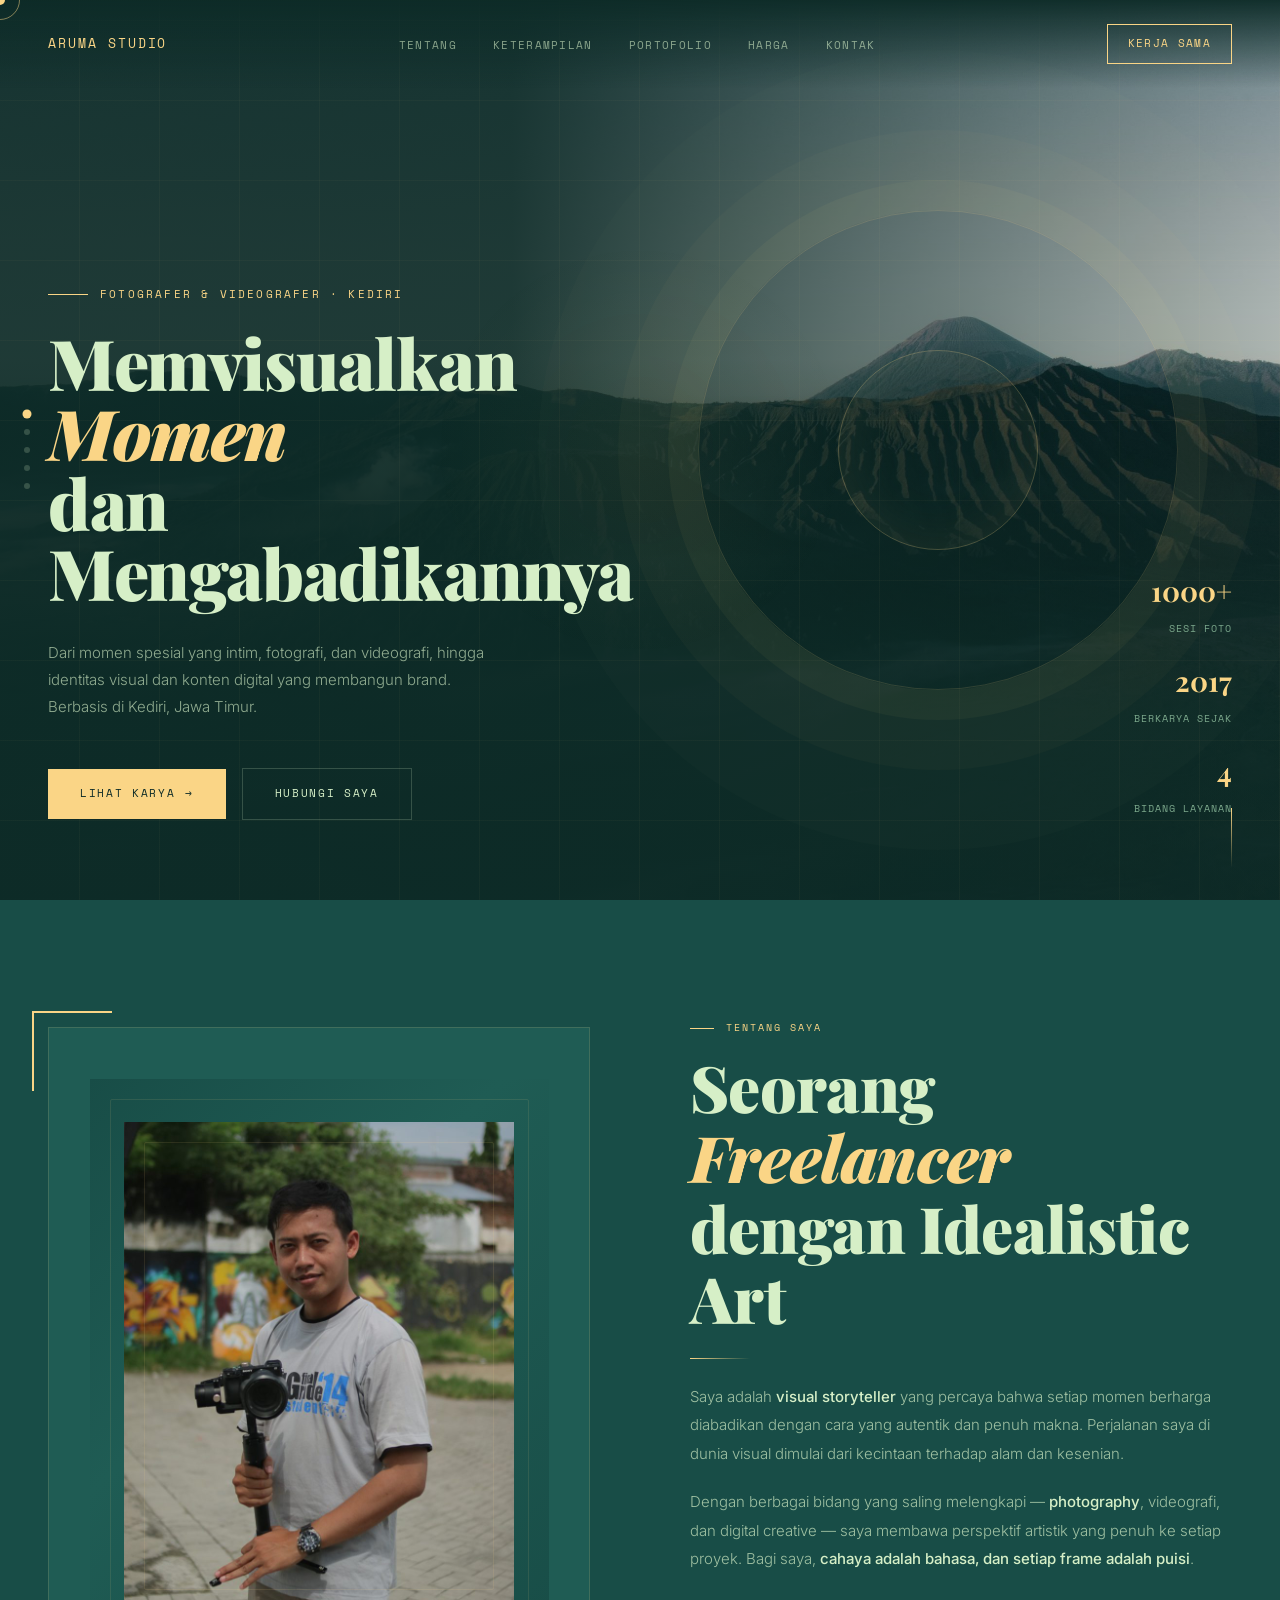
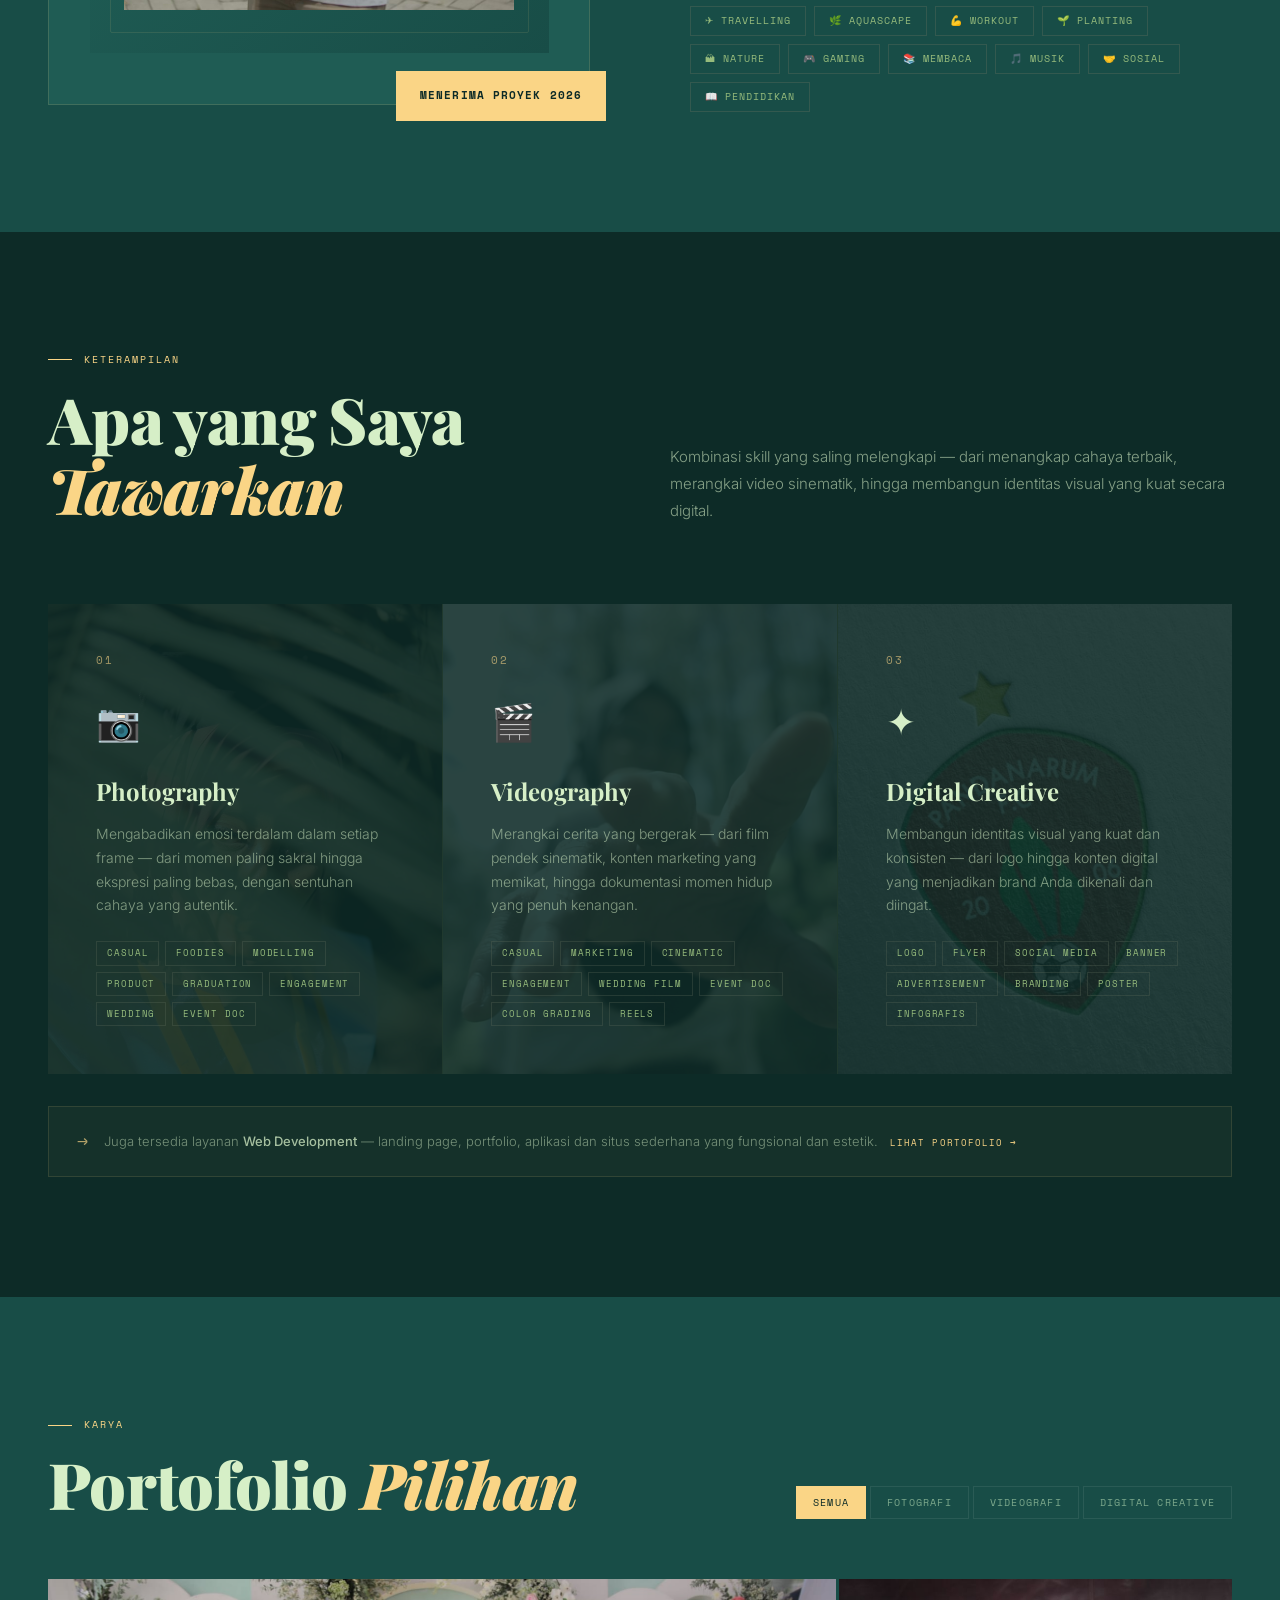
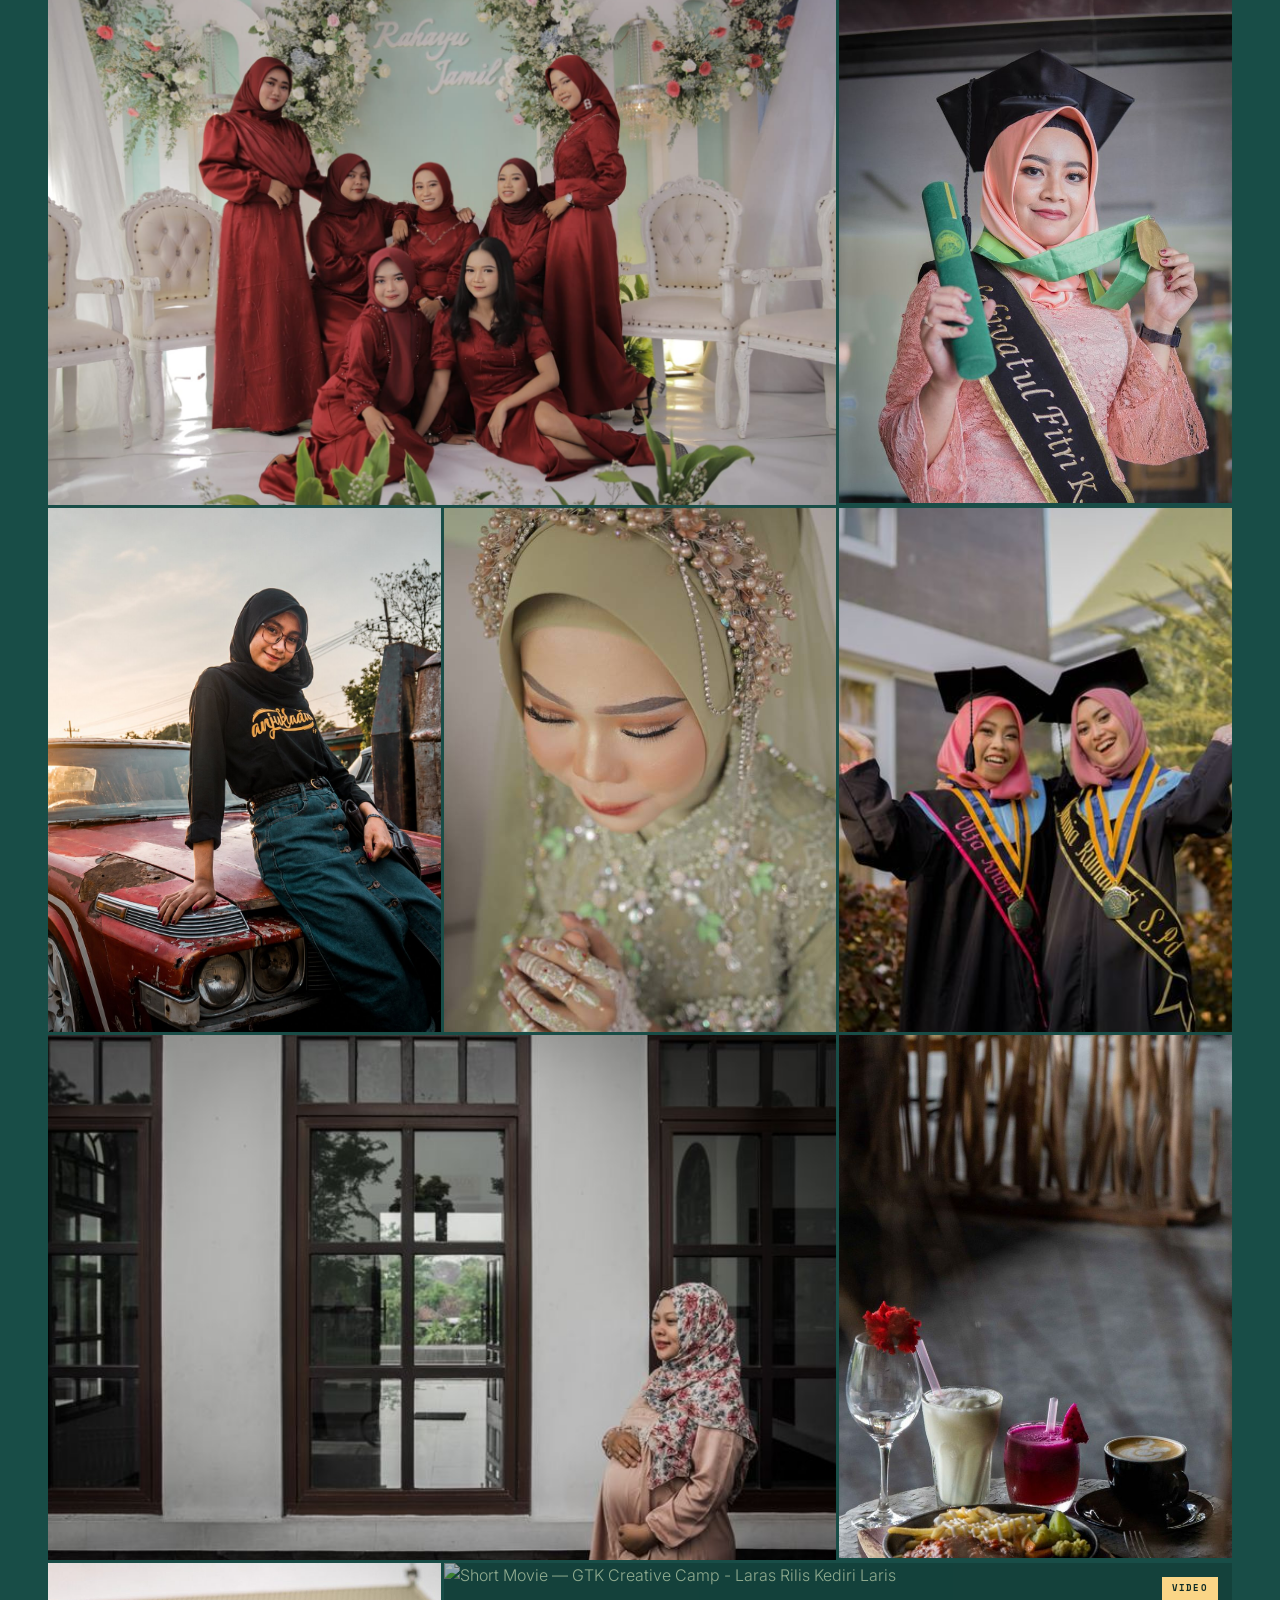
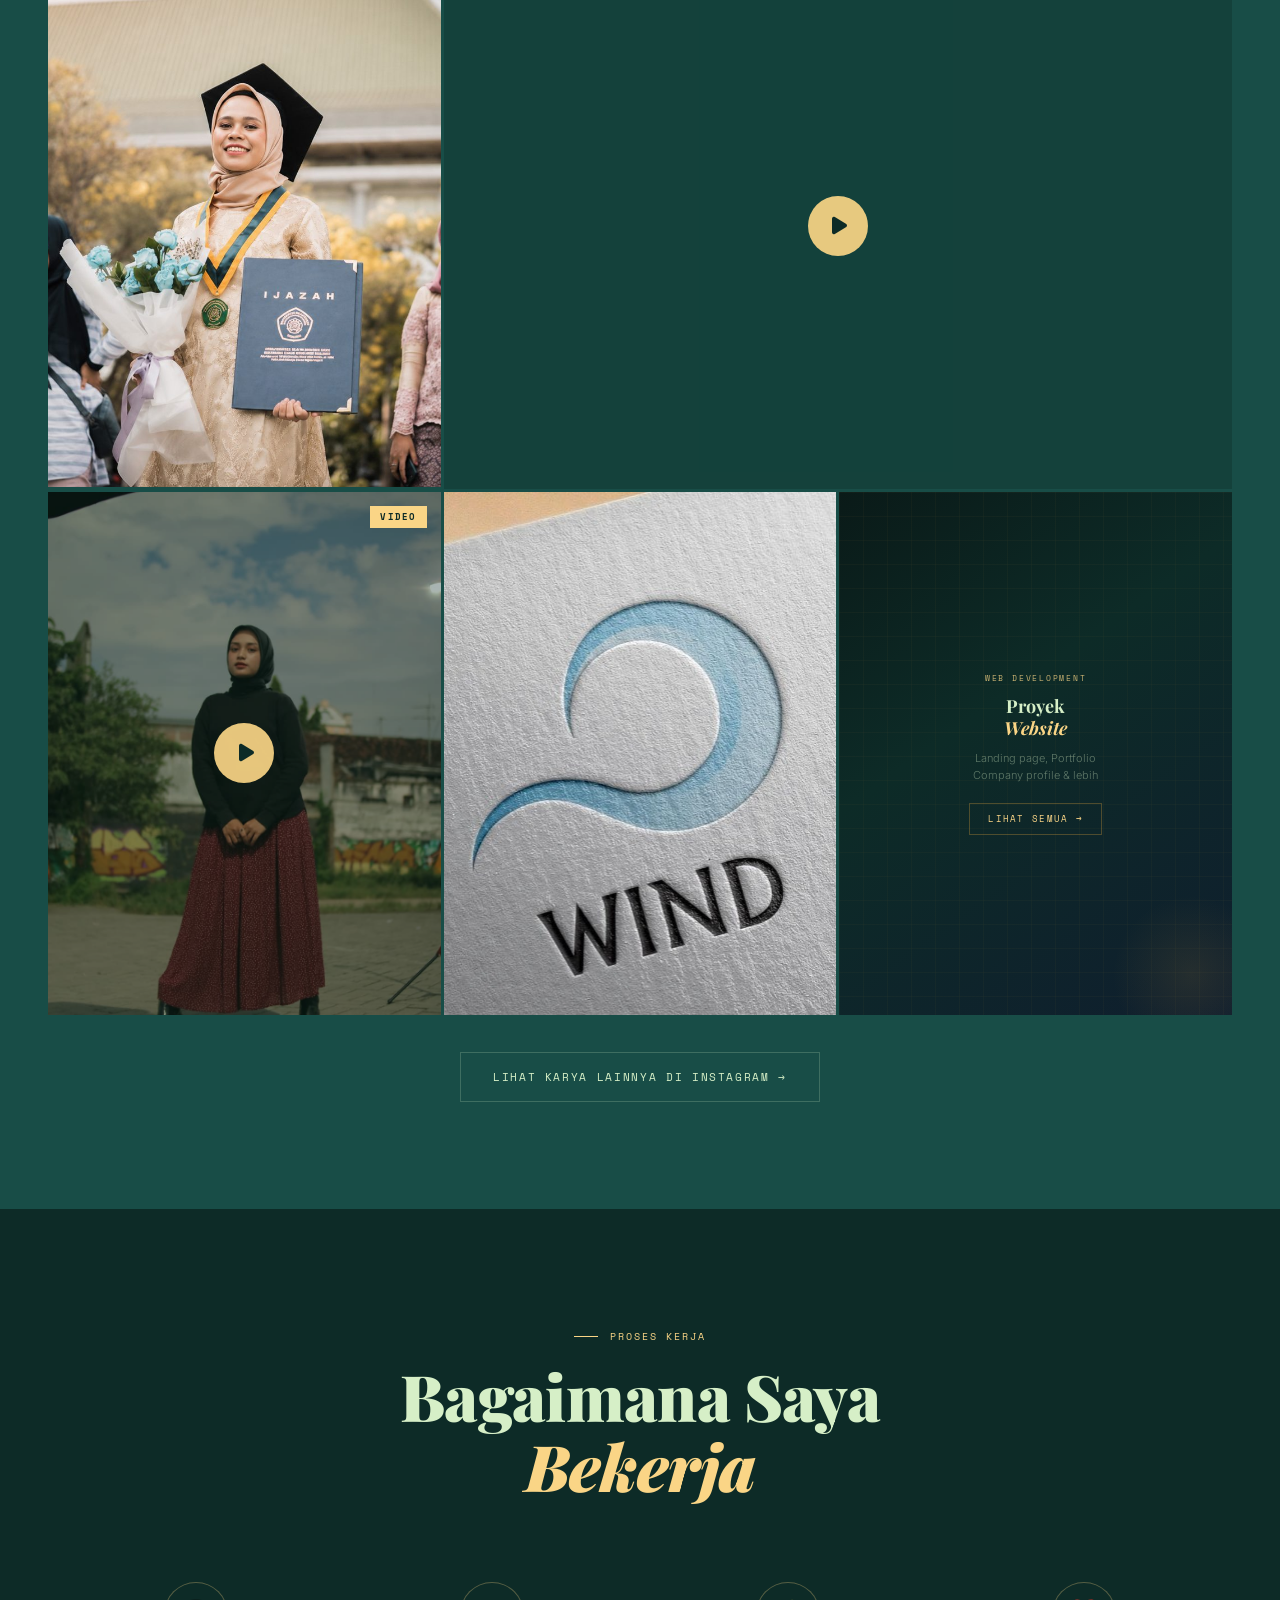
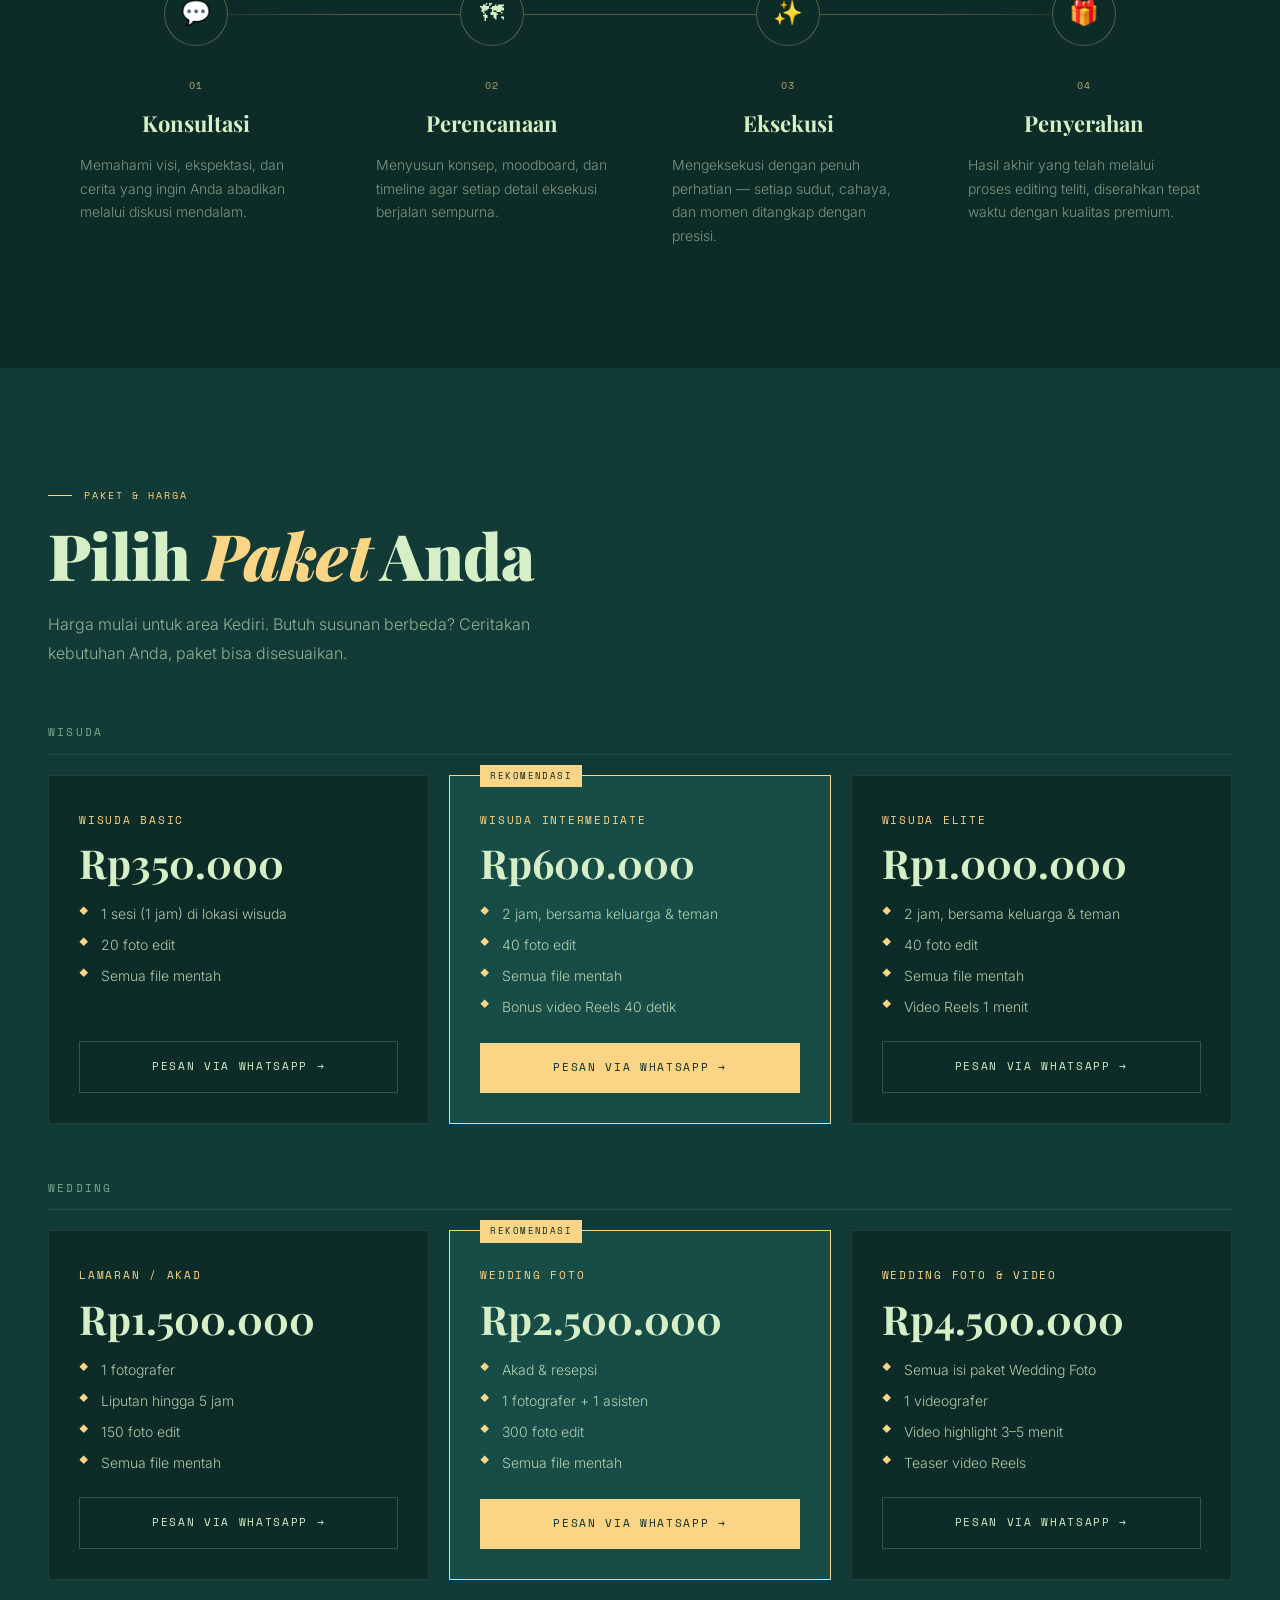
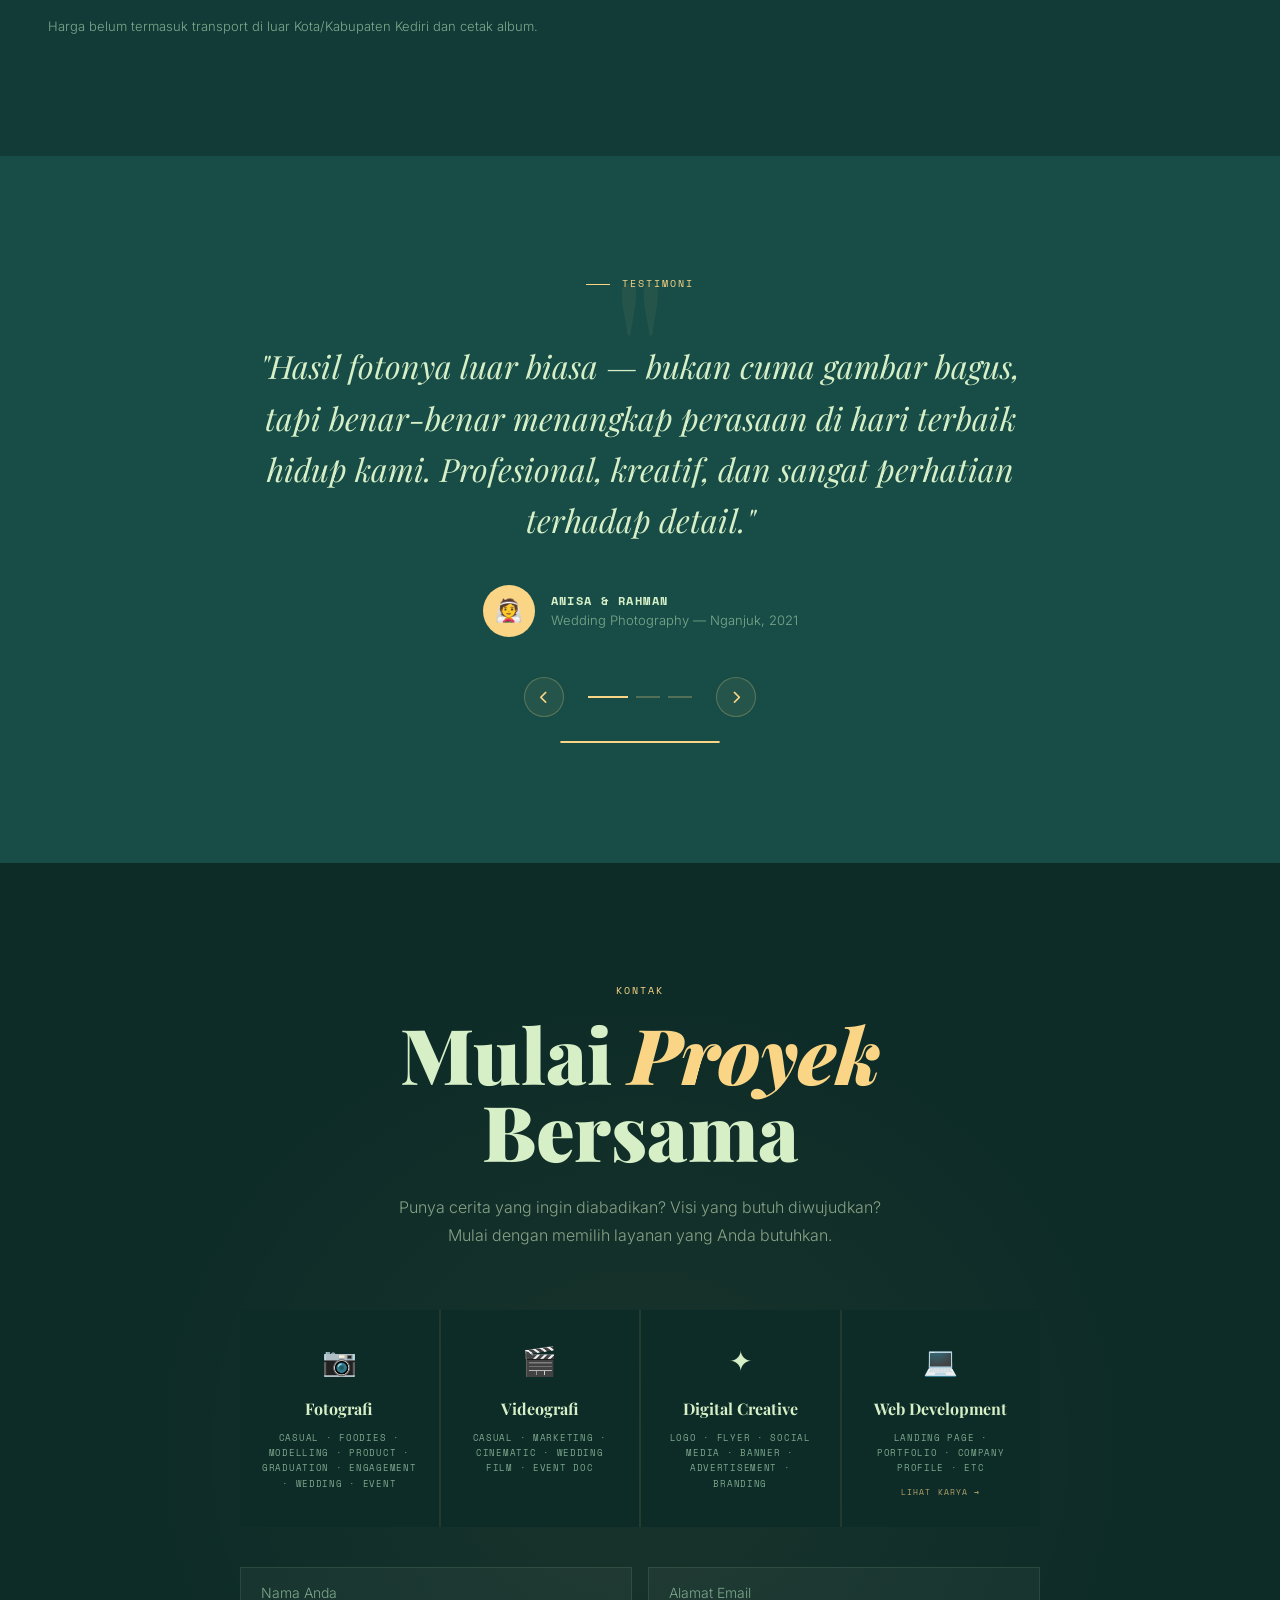
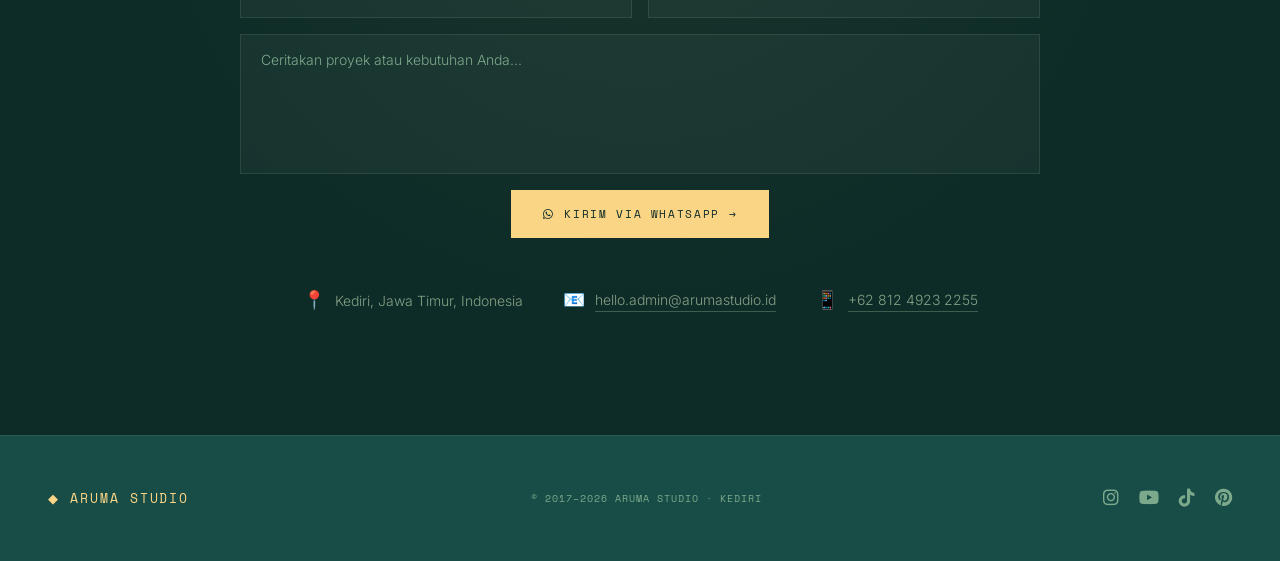
==== index.html @ 0d6cba3c "Tambah bagian Paket & Harga (wisuda dan wedding) dengan tombol pesan WhatsApp Co-Authored-By: Claude" ====
<!DOCTYPE html>
<html lang="id">
<head>
<meta charset="UTF-8">
<meta name="viewport" content="width=device-width, initial-scale=1.0">
<title>Aruma Studio — Fotografer &amp; Videografer Kediri | Fathir</title>
<meta name="description" content="Aruma Studio oleh Fathir: jasa fotografi, videografi, dan desain digital di Kediri, Jawa Timur. Wedding, wisuda, produk, konten UMKM, dan video sinematik. Konsultasi gratis via WhatsApp.">
<meta name="keywords" content="fotografer Kediri, videografer Kediri, foto wisuda Kediri, foto wedding Kediri, foto produk UMKM, Aruma Studio">
<meta name="author" content="Fathir — Aruma Studio">
<meta name="theme-color" content="#111111">
<link rel="canonical" href="https://admfathir10.github.io/Portofolio/">
<!-- Pratinjau saat link dibagikan di WhatsApp, Instagram, Facebook -->
<meta property="og:type" content="website">
<meta property="og:site_name" content="Aruma Studio">
<meta property="og:title" content="Aruma Studio — Fotografer &amp; Videografer Kediri">
<meta property="og:description" content="Wedding, wisuda, produk, konten UMKM, dan video sinematik di Kediri dan sekitarnya.">
<meta property="og:image" content="https://admfathir10.github.io/Portofolio/images/hero.jpg">
<meta property="og:url" content="https://admfathir10.github.io/Portofolio/">
<meta property="og:locale" content="id_ID">
<meta name="twitter:card" content="summary_large_image">
<!-- Data usaha untuk Google -->
<script type="application/ld+json">
{
  "@context": "https://schema.org",
  "@type": "ProfessionalService",
  "name": "Aruma Studio",
  "description": "Jasa fotografi, videografi, dan desain digital di Kediri, Jawa Timur.",
  "url": "https://admfathir10.github.io/Portofolio/",
  "image": "https://admfathir10.github.io/Portofolio/images/hero.jpg",
  "telephone": "+6281249232255",
  "email": "hello.admin@arumastudio.id",
  "foundingDate": "2017",
  "founder": {"@type": "Person", "name": "Fathir"},
  "address": {"@type": "PostalAddress", "addressLocality": "Kediri", "addressRegion": "Jawa Timur", "addressCountry": "ID"},
  "areaServed": ["Kediri", "Nganjuk", "Jombang", "Malang", "Jawa Timur"],
  "sameAs": [
    "https://www.instagram.com/adm.fathir_",
    "https://www.youtube.com/@fathirakbar2486",
    "https://www.tiktok.com/@sedangcariide",
    "https://id.pinterest.com/fathirakbar10/"
  ]
}
</script>
<link rel="preconnect" href="https://fonts.googleapis.com">
<link rel="preconnect" href="https://fonts.gstatic.com" crossorigin>
<link href="https://fonts.googleapis.com/css2?family=Playfair+Display:ital,wght@0,400;0,700;0,900;1,400;1,700&family=Inter:wght@300;400;500;600&family=Space+Mono:wght@400;700&display=swap" rel="stylesheet">
<!-- Font Awesome -->
<link rel="stylesheet" href="https://cdnjs.cloudflare.com/ajax/libs/font-awesome/6.5.0/css/all.min.css">
<link rel="stylesheet" href="style.css">
</head>
<body>

<!-- ======================================================
     PANDUAN CUSTOMIZE CEPAT (baca ini dulu)
     1. TEKS  -> cari tulisan yang mau diganti, ketik ulang langsung.
     2. FOTO  -> cari komentar "GANTI FOTO DI SINI", ikuti contohnya.
        Semua foto naruh di folder /images/ (buat foldernya sendiri
        di sebelah file HTML ini, lalu isi foto kamu di situ).
     3. WARNA -> ada di bagian atas <style>, di dalam :root { ... }
     ====================================================== -->

<!-- CURSOR -->
<div class="cursor" id="cursor"></div>
<div class="cursor-ring" id="cursorRing"></div>
<div class="spotlight" id="spotlight"></div>

<!-- SIDE NAV -->
<div class="side-nav">
  <div class="side-dot active" data-section="hero"></div>
  <div class="side-dot" data-section="about"></div>
  <div class="side-dot" data-section="skills"></div>
  <div class="side-dot" data-section="portfolio"></div>
  <div class="side-dot" data-section="contact"></div>
</div>

<!-- NAV -->
<nav>
  <a href="#hero" class="nav-logo">ARUMA STUDIO</a>
  <ul class="nav-links">
    <li><a href="#about">Tentang</a></li>
    <li><a href="#skills">Keterampilan</a></li>
    <li><a href="#portfolio">Portofolio</a></li>
    <li><a href="#harga">Harga</a></li>
    <li><a href="#contact">Kontak</a></li>
  </ul>
  <a href="#contact" class="nav-cta">Kerja Sama</a>
</nav>

<!-- HERO -->
<section class="hero" id="hero">
  <!-- GANTI FOTO DI SINI: tambahkan style ke div di bawah, contoh:
       style="--hero-photo:url('images/hero.jpg')"
       (kosongkan / hapus style-nya kalau mau tetap pakai gradasi warna) -->
  <div class="hero-bg" style="--hero-photo:url('images/hero.jpg')"></div>
  <div class="hero-pattern"></div>
  <div class="hero-lens"></div>
  <div class="hero-content">
    <!-- GANTI TEKS DI SINI: eyebrow, judul, subjudul, deskripsi -->
    <div class="hero-eyebrow">Fotografer &amp; Videografer · Kediri</div>
    <h1 class="hero-title">
      Memvisualkan
      <em>Momen</em>
      dan Mengabadikannya
    </h1>
    <p class="hero-sub"></p>
    <p class="hero-desc">
      Dari momen spesial yang intim, fotografi, dan videografi, hingga identitas visual dan konten digital yang membangun brand. Berbasis di Kediri, Jawa Timur.
    </p>
    <div class="hero-actions">
      <a href="#portfolio" class="btn-primary">
        Lihat Karya
        <span>→</span>
      </a>
      <a href="#contact" class="btn-secondary">Hubungi Saya</a>
    </div>
  </div>
  <!-- GANTI ANGKA DI SINI -->
  <div class="hero-stats">
    <div class="stat-item">
      <span class="stat-num">1000+</span>
      <span class="stat-label">Sesi Foto</span>
    </div>
    <div class="stat-item">
      <span class="stat-num">2017</span>
      <span class="stat-label">Berkarya Sejak</span>
    </div>
    <div class="stat-item">
      <span class="stat-num">4</span>
      <span class="stat-label">Bidang Layanan</span>
    </div>
  </div>
  <div class="hero-scroll"></div>
</section>

<!-- ABOUT -->
<section class="about" id="about">
  <div class="about-inner">
    <div class="about-visual reveal">
      <div class="about-corner"></div>
      <div class="about-frame">
        <!-- GANTI FOTO DI SINI: hapus <span class="about-icon">📷</span>
             lalu ganti isi div about-frame-inner dengan foto kamu, contoh:
             <div class="about-frame-inner" style="background-image:url('images/profil.jpg'); background-size:cover; background-position:center;"></div> -->
        <div class="about-frame-inner">
          <span class="about-frame-inner" role="img" aria-label="Foto Fathir, Aruma Studio" style="background-image:url('images/profil.jpg'); background-size:cover; background-position:center;"></span>
        </div>
      </div>
      <div class="about-badge">Menerima Proyek 2026</div>
    </div>
    <div class="about-text">
      <!-- GANTI TEKS DI SINI: judul & paragraf bio -->
      <div class="section-label reveal">Tentang Saya</div>
      <h2 class="section-title reveal reveal-delay-1">Seorang <em>Freelancer</em> dengan Idealistic Art</h2>
      <div class="divider reveal reveal-delay-2"></div>
      <p class="reveal reveal-delay-2">
        Saya adalah <strong>visual storyteller</strong> yang percaya bahwa setiap momen berharga diabadikan dengan cara yang autentik dan penuh makna. Perjalanan saya di dunia visual dimulai dari kecintaan terhadap alam dan kesenian.
      </p>
      <p class="reveal reveal-delay-3">
        Dengan berbagai bidang yang saling melengkapi — <strong>photography</strong>, videografi, dan digital creative — saya membawa perspektif artistik yang penuh ke setiap proyek. Bagi saya, <strong>cahaya adalah bahasa, dan setiap frame adalah puisi</strong>.
      </p>
      <div class="about-hobbies reveal reveal-delay-4">
        <span class="hobby-tag">✈ Travelling</span>
        <span class="hobby-tag">🌿 Aquascape</span>
        <span class="hobby-tag">💪 Workout</span>
        <span class="hobby-tag">🌱 Planting</span>
        <span class="hobby-tag">🏔 Nature</span>
        <span class="hobby-tag">🎮 Gaming</span>
        <span class="hobby-tag">📚 Membaca</span>
        <span class="hobby-tag">🎵 Musik</span>
        <span class="hobby-tag">🤝 Sosial</span>
        <span class="hobby-tag">📖 Pendidikan</span>
      </div>
    </div>
  </div>
</section>

<!-- SKILLS -->
<section class="skills" id="skills">
  <div class="skills-inner">
    <div class="skills-header">
      <div>
        <div class="section-label reveal">Keterampilan</div>
        <h2 class="section-title reveal reveal-delay-1">Apa yang Saya <em>Tawarkan</em></h2>
      </div>
      <p class="skills-desc reveal reveal-delay-2">
        Kombinasi skill yang saling melengkapi — dari menangkap cahaya terbaik, merangkai video sinematik, hingga membangun identitas visual yang kuat secara digital.
      </p>
    </div>
    <div class="skills-grid skills-grid-3">
      <div class="skill-card reveal">
        <div class="skill-num">01</div>
        <span class="skill-icon">📷</span>
        <div class="skill-name">Photography</div>
        <p class="skill-desc">Mengabadikan emosi terdalam dalam setiap frame — dari momen paling sakral hingga ekspresi paling bebas, dengan sentuhan cahaya yang autentik.</p>
        <div class="skill-tags">
          <span class="skill-tag">Casual</span>
          <span class="skill-tag">Foodies</span>
          <span class="skill-tag">Modelling</span>
          <span class="skill-tag">Product</span>
          <span class="skill-tag">Graduation</span>
          <span class="skill-tag">Engagement</span>
          <span class="skill-tag">Wedding</span>
          <span class="skill-tag">Event Doc</span>
        </div>
      </div>
      <div class="skill-card reveal reveal-delay-1">
        <div class="skill-num">02</div>
        <span class="skill-icon">🎬</span>
        <div class="skill-name">Videography</div>
        <p class="skill-desc">Merangkai cerita yang bergerak — dari film pendek sinematik, konten marketing yang memikat, hingga dokumentasi momen hidup yang penuh kenangan.</p>
        <div class="skill-tags">
          <span class="skill-tag">Casual</span>
          <span class="skill-tag">Marketing</span>
          <span class="skill-tag">Cinematic</span>
          <span class="skill-tag">Engagement</span>
          <span class="skill-tag">Wedding Film</span>
          <span class="skill-tag">Event Doc</span>
          <span class="skill-tag">Color Grading</span>
          <span class="skill-tag">Reels</span>
        </div>
      </div>
      <div class="skill-card reveal reveal-delay-2">
        <div class="skill-num">03</div>
        <span class="skill-icon">✦</span>
        <div class="skill-name">Digital Creative</div>
        <p class="skill-desc">Membangun identitas visual yang kuat dan konsisten — dari logo hingga konten digital yang menjadikan brand Anda dikenali dan diingat.</p>
        <div class="skill-tags">
          <span class="skill-tag">Logo</span>
          <span class="skill-tag">Flyer</span>
          <span class="skill-tag">Social Media</span>
          <span class="skill-tag">Banner</span>
          <span class="skill-tag">Advertisement</span>
          <span class="skill-tag">Branding</span>
          <span class="skill-tag">Poster</span>
          <span class="skill-tag">Infografis</span>
        </div>
      </div>
    </div>
    <!-- Web Development — subtle mention -->
    <div class="webdev-note reveal" onclick="window.open('webdev.html','_blank')" style="cursor:none;" onmouseenter="this.style.background='rgba(250,213,134,0.07)';this.style.borderColor='rgba(250,213,134,0.3)'" onmouseleave="this.style.background='';this.style.borderColor=''" >
      <span class="webdev-badge">→</span>
      <p>Juga tersedia layanan <strong>Web Development</strong> — landing page, portfolio, aplikasi dan situs sederhana yang fungsional dan estetik. <span style="font-family:'Space Mono',monospace;font-size:9px;letter-spacing:0.12em;color:var(--amber);text-transform:uppercase;margin-left:8px;">Lihat Portofolio →</span></p>
    </div>
  </div>
</section>

<!-- PORTFOLIO -->
<section class="portfolio" id="portfolio">
  <div class="portfolio-inner">
    <div class="portfolio-header">
      <div>
        <div class="section-label reveal">Karya</div>
        <h2 class="section-title reveal reveal-delay-1">Portofolio <em>Pilihan</em></h2>
      </div>
      <div class="portfolio-filter reveal">
        <button class="filter-btn active" data-filter="all">Semua</button>
        <button class="filter-btn" data-filter="foto">Fotografi</button>
        <button class="filter-btn" data-filter="video">Videografi</button>
        <button class="filter-btn" data-filter="desain">Digital Creative</button>
      </div>
    </div>
    <!-- GANTI FOTO DI SINI: setiap kartu di bawah punya div "portfolio-item-bg".
         Hapus emoji-nya, lalu tambahkan style background-image, contoh:
         <div class="portfolio-item-bg p1" style="background-image:url('images/karya1.jpg'); background-size:cover; background-position:center;"></div>
         Kelas p1-p6 cuma warna gradasi fallback, boleh dihapus kalau sudah pakai foto asli. -->
    <!-- PORTOFOLIO OTOMATIS — diisi dari portofolio.js, tidak perlu edit index.html -->
    <div class="portfolio-grid" id="portfolioGrid">
    </div>
    <div class="portfolio-more reveal">
      <a href="https://www.instagram.com/adm.fathir_" target="_blank" rel="noopener" class="btn-secondary">Lihat Karya Lainnya di Instagram →</a>
    </div>
  </div>
</section>

<!-- PROCESS -->
<section class="process">
  <div class="process-inner">
    <div style="text-align:center; max-width: 600px; margin: 0 auto;">
      <div class="section-label reveal" style="justify-content:center;">
        <span style="display:none"></span>Proses Kerja</div>
      <h2 class="section-title reveal reveal-delay-1">Bagaimana Saya <em>Bekerja</em></h2>
    </div>
    <div class="process-steps">
      <div class="process-step reveal">
        <div class="step-dot">💬</div>
        <div class="step-num">01</div>
        <div class="step-title">Konsultasi</div>
        <p class="step-desc">Memahami visi, ekspektasi, dan cerita yang ingin Anda abadikan melalui diskusi mendalam.</p>
      </div>
      <div class="process-step reveal reveal-delay-1">
        <div class="step-dot">🗺</div>
        <div class="step-num">02</div>
        <div class="step-title">Perencanaan</div>
        <p class="step-desc">Menyusun konsep, moodboard, dan timeline agar setiap detail eksekusi berjalan sempurna.</p>
      </div>
      <div class="process-step reveal reveal-delay-2">
        <div class="step-dot">✨</div>
        <div class="step-num">03</div>
        <div class="step-title">Eksekusi</div>
        <p class="step-desc">Mengeksekusi dengan penuh perhatian — setiap sudut, cahaya, dan momen ditangkap dengan presisi.</p>
      </div>
      <div class="process-step reveal reveal-delay-3">
        <div class="step-dot">🎁</div>
        <div class="step-num">04</div>
        <div class="step-title">Penyerahan</div>
        <p class="step-desc">Hasil akhir yang telah melalui proses editing teliti, diserahkan tepat waktu dengan kualitas premium.</p>
      </div>
    </div>
  </div>
</section>

<!-- PAKET & HARGA — ubah harga & isi paket langsung di sini -->
<section class="pricing" id="harga">
  <div class="pricing-inner">
    <div class="section-label reveal">Paket &amp; Harga</div>
    <h2 class="section-title reveal reveal-delay-1">Pilih <em>Paket</em> Anda</h2>
    <p class="pricing-desc reveal reveal-delay-2">Harga mulai untuk area Kediri. Butuh susunan berbeda? Ceritakan kebutuhan Anda, paket bisa disesuaikan.</p>

    <h3 class="pricing-group reveal">Wisuda</h3>
    <div class="price-grid">
      <div class="price-card reveal">
        
        <div class="price-name">Wisuda Basic</div>
        <div class="price-amount">Rp350.000</div>
        
        <ul class="price-list"><li>1 sesi (1 jam) di lokasi wisuda</li><li>20 foto edit</li><li>Semua file mentah</li></ul>
        <a class="btn-secondary price-btn" href="https://wa.me/6281249232255?text=Halo%20Aruma%20Studio%2C%20saya%20tertarik%20dengan%20paket%20Wisuda%20Basic%20%28Rp350.000%29.%20Apakah%20tanggal%20saya%20masih%20tersedia%3F" target="_blank" rel="noopener">Pesan via WhatsApp →</a>
      </div>
      <div class="price-card featured reveal">
        <div class="price-flag">Rekomendasi</div>
        <div class="price-name">Wisuda Intermediate</div>
        <div class="price-amount">Rp600.000</div>
        
        <ul class="price-list"><li>2 jam, bersama keluarga &amp; teman</li><li>40 foto edit</li><li>Semua file mentah</li><li>Bonus video Reels 40 detik</li></ul>
        <a class="btn-primary price-btn" href="https://wa.me/6281249232255?text=Halo%20Aruma%20Studio%2C%20saya%20tertarik%20dengan%20paket%20Wisuda%20Intermediate%20%28Rp600.000%29.%20Apakah%20tanggal%20saya%20masih%20tersedia%3F" target="_blank" rel="noopener">Pesan via WhatsApp →</a>
      </div>
      <div class="price-card reveal">
        
        <div class="price-name">Wisuda Elite</div>
        <div class="price-amount">Rp1.000.000</div>
        
        <ul class="price-list"><li>2 jam, bersama keluarga &amp; teman</li><li>40 foto edit</li><li>Semua file mentah</li><li>Video Reels 1 menit</li></ul>
        <a class="btn-secondary price-btn" href="https://wa.me/6281249232255?text=Halo%20Aruma%20Studio%2C%20saya%20tertarik%20dengan%20paket%20Wisuda%20Elite%20%28Rp1.000.000%29.%20Apakah%20tanggal%20saya%20masih%20tersedia%3F" target="_blank" rel="noopener">Pesan via WhatsApp →</a>
      </div>
    </div>

    <h3 class="pricing-group reveal">Wedding</h3>
    <div class="price-grid">
      <div class="price-card reveal">
        
        <div class="price-name">Lamaran / Akad</div>
        <div class="price-amount">Rp1.500.000</div>
        
        <ul class="price-list"><li>1 fotografer</li><li>Liputan hingga 5 jam</li><li>150 foto edit</li><li>Semua file mentah</li></ul>
        <a class="btn-secondary price-btn" href="https://wa.me/6281249232255?text=Halo%20Aruma%20Studio%2C%20saya%20tertarik%20dengan%20paket%20Lamaran%20/%20Akad%20%28Rp1.500.000%29.%20Apakah%20tanggal%20saya%20masih%20tersedia%3F" target="_blank" rel="noopener">Pesan via WhatsApp →</a>
      </div>
      <div class="price-card featured reveal">
        <div class="price-flag">Rekomendasi</div>
        <div class="price-name">Wedding Foto</div>
        <div class="price-amount">Rp2.500.000</div>
        
        <ul class="price-list"><li>Akad &amp; resepsi</li><li>1 fotografer + 1 asisten</li><li>300 foto edit</li><li>Semua file mentah</li></ul>
        <a class="btn-primary price-btn" href="https://wa.me/6281249232255?text=Halo%20Aruma%20Studio%2C%20saya%20tertarik%20dengan%20paket%20Wedding%20Foto%20%28Rp2.500.000%29.%20Apakah%20tanggal%20saya%20masih%20tersedia%3F" target="_blank" rel="noopener">Pesan via WhatsApp →</a>
      </div>
      <div class="price-card reveal">
        
        <div class="price-name">Wedding Foto &amp; Video</div>
        <div class="price-amount">Rp4.500.000</div>
        
        <ul class="price-list"><li>Semua isi paket Wedding Foto</li><li>1 videografer</li><li>Video highlight 3–5 menit</li><li>Teaser video Reels</li></ul>
        <a class="btn-secondary price-btn" href="https://wa.me/6281249232255?text=Halo%20Aruma%20Studio%2C%20saya%20tertarik%20dengan%20paket%20Wedding%20Foto%20%26amp%3B%20Video%20%28Rp4.500.000%29.%20Apakah%20tanggal%20saya%20masih%20tersedia%3F" target="_blank" rel="noopener">Pesan via WhatsApp →</a>
      </div>
    </div>

    <p class="pricing-foot reveal">Harga belum termasuk transport di luar Kota/Kabupaten Kediri dan cetak album.</p>
  </div>
</section>

<!-- TESTIMONIAL SLIDER -->
<section class="testimonial">
  <div class="testimonial-inner">

    <!-- Label -->
    <div class="section-label reveal" style="justify-content:center; margin-bottom:48px;">Testimoni</div>

    <!-- Quote besar dekoratif -->
    <div class="quote-mark">"</div>

    <!-- Slider wrapper -->
    <div class="t-slider" id="tSlider">

      <!-- ── SLIDE 1 — GANTI ISI SESUAI KLIEN KAMU ── -->
      <div class="t-slide active">
        <blockquote class="testimonial-text">
          "Hasil fotonya luar biasa — bukan cuma gambar bagus, tapi benar-benar menangkap
          perasaan di hari terbaik hidup kami. Profesional, kreatif, dan sangat perhatian
          terhadap detail."
        </blockquote>
        <div class="testimonial-author">
          <div class="author-avatar">👰</div>
          <div>
            <div class="author-name">ANISA &amp; RAHMAN</div>
            <div class="author-role">Wedding Photography — Nganjuk, 2021</div>
          </div>
        </div>
      </div>

      <!-- ── SLIDE 2 — GANTI ISI SESUAI KLIEN KAMU ── -->
      <div class="t-slide">
        <blockquote class="testimonial-text">
          "Video cinematic-nya mengesankan. Setiap frame komposisi pas. Editing-nya rapi, musiknya pas, dan semuanya selesai
          tepat waktu. Paling suka sama color grading-nya. Sangat direkomendasikan!"
        </blockquote>
        <div class="testimonial-author">
          <div class="author-avatar">🎬</div>
          <div>
            <div class="author-name">JOAN SAPUTRA</div>
            <div class="author-role">Profil Instansi — Kediri, 2022</div>
          </div>
        </div>
      </div>

      <!-- ── SLIDE 3 — GANTI ISI SESUAI KLIEN KAMU ── -->
      <div class="t-slide">
        <blockquote class="testimonial-text">
          "Desain logo dan konten sosmed yang dibuat benar-benar mencerminkan brand kami.
          Responsif, paham brief dengan cepat, dan hasilnya selalu di atas ekspektasi.
          Akan terus kerja sama!"
        </blockquote>
        <div class="testimonial-author">
          <div class="author-avatar">🎨</div>
          <div>
            <div class="author-name">IKVINA</div>
            <div class="author-role">Kedai Santri — Kediri, 2021</div>
          </div>
        </div>
      </div>

    </div><!-- /t-slider -->

    <!-- Navigasi: panah kiri & kanan -->
    <div class="t-nav">
      <button class="t-arrow t-prev" id="tPrev" aria-label="Sebelumnya">
        <i class="fa-solid fa-chevron-left"></i>
      </button>

      <!-- Dots -->
      <div class="testimonial-dots">
        <div class="t-dot active" data-index="0"></div>
        <div class="t-dot" data-index="1"></div>
        <div class="t-dot" data-index="2"></div>
      </div>

      <button class="t-arrow t-next" id="tNext" aria-label="Berikutnya">
        <i class="fa-solid fa-chevron-right"></i>
      </button>
    </div>

    <!-- Progress bar auto-slide -->
    <div class="t-progress"><div class="t-progress-bar" id="tProgressBar"></div></div>

  </div>
</section>

<!-- CONTACT -->
<section class="contact" id="contact">
  <div class="contact-inner">
    <div class="section-label reveal">Kontak</div>
    <h2 class="contact-title reveal reveal-delay-1">
      Mulai <em>Proyek</em><br>Bersama
    </h2>
    <p class="contact-desc reveal reveal-delay-2">
      Punya cerita yang ingin diabadikan? Visi yang butuh diwujudkan? Mulai dengan memilih layanan yang Anda butuhkan.
    </p>

    <!-- SERVICE PICKER -->
    <div class="service-picker reveal reveal-delay-2">
      <div class="service-card" data-service="fotografi">
        <div class="service-icon">📷</div>
        <div class="service-name">Fotografi</div>
        <div class="service-subs">Casual · Foodies · Modelling · Product · Graduation · Engagement · Wedding · Event</div>
      </div>
      <div class="service-card" data-service="videografi">
        <div class="service-icon">🎬</div>
        <div class="service-name">Videografi</div>
        <div class="service-subs">Casual · Marketing · Cinematic · Wedding Film · Event Doc</div>
      </div>
      <div class="service-card" data-service="digital-creative">
        <div class="service-icon">✦</div>
        <div class="service-name">Digital Creative</div>
        <div class="service-subs">Logo · Flyer · Social Media · Banner · Advertisement · Branding</div>
      </div>
      <div class="service-card" data-service="web-development" onclick="window.open('webdev.html','_blank')" title="Lihat Portofolio Web Development">
        <div class="service-icon">💻</div>
        <div class="service-name">Web Development</div>
        <div class="service-subs">Landing Page · Portfolio · Company Profile · etc</div>
        <div style="margin-top:10px;font-family:'Space Mono',monospace;font-size:8px;letter-spacing:0.14em;color:var(--amber);text-transform:uppercase;opacity:0.7;">Lihat Karya →</div>
      </div>
    </div>

    <!-- Form — kirim via WhatsApp -->
    <form class="contact-form reveal reveal-delay-3" name="contact" id="contactForm">
      <input type="hidden" name="layanan" id="layanan-hidden" value="">
      <div class="form-row">
        <input type="text" name="nama" id="inputNama" class="form-input" placeholder="Nama Anda" required>
        <input type="email" name="email" id="inputEmail" class="form-input" placeholder="Alamat Email" required>
      </div>
      <textarea name="pesan" id="inputPesan" class="form-textarea" placeholder="Ceritakan proyek atau kebutuhan Anda..."></textarea>
      <button type="button" onclick="kirimWA()" class="btn-primary btn-wa" style="align-self:center; cursor:none; border:none; font-size:11px;">
        <i class="fa-brands fa-whatsapp"></i> Kirim via WhatsApp →
      </button>
    </form>
    <!-- GANTI KONTAK DI SINI -->
    <div class="contact-info reveal reveal-delay-3">
      <div class="contact-item"><span class="contact-item-icon">📍</span> Kediri, Jawa Timur, Indonesia</div>
      <div class="contact-item"><span class="contact-item-icon">📧</span> <a href="mailto:hello.admin@arumastudio.id">hello.admin@arumastudio.id</a></div>
      <div class="contact-item"><span class="contact-item-icon">📱</span> <a href="https://wa.me/6281249232255" target="_blank" rel="noopener">+62 812 4923 2255</a></div>
    </div>
  </div>
</section>

<!-- FOOTER -->
<footer>
  <div class="footer-logo">◆ ARUMA STUDIO</div>
  <div class="footer-copy">© 2017–2026 Aruma Studio · Kediri</div>
  <!-- GANTI LINK SOSMED DI SINI -->
  <div class="footer-socials">
    <a href="https://www.instagram.com/adm.fathir_" target="_blank" rel="noopener" class="social-link" title="Instagram">
      <i class="fa-brands fa-instagram"></i>
    </a>
    <a href="https://www.youtube.com/@fathirakbar2486" target="_blank" rel="noopener" class="social-link" title="YouTube">
      <i class="fa-brands fa-youtube"></i>
    </a>
    <a href="https://www.tiktok.com/@sedangcariide" target="_blank" rel="noopener" class="social-link" title="TikTok">
      <i class="fa-brands fa-tiktok"></i>
    </a>
    <a href="https://id.pinterest.com/fathirakbar10/" target="_blank" rel="noopener" class="social-link" title="Pinterest">
      <i class="fa-brands fa-pinterest"></i>
    </a>
  </div>
</footer>

<!-- ═══ YOUTUBE MODAL ═══ -->
<div class="yt-modal" id="ytModal">
  <div class="yt-modal-backdrop" id="ytBackdrop"></div>
  <div class="yt-modal-box">
    <div class="yt-modal-header">
      <div class="yt-modal-meta">
        <span class="yt-modal-cat" id="ytModalCat"></span>
        <h3 class="yt-modal-title" id="ytModalTitle"></h3>
        <p class="yt-modal-desc" id="ytModalDesc"></p>
      </div>
      <button class="yt-modal-close" id="ytModalClose" aria-label="Tutup">
        <i class="fa-solid fa-xmark"></i>
      </button>
    </div>
    <div class="yt-modal-player">
      <iframe id="ytIframe"
        src=""
        title="YouTube video player"
        frameborder="0"
        allow="accelerometer; autoplay; clipboard-write; encrypted-media; gyroscope; picture-in-picture; web-share"
        allowfullscreen>
      </iframe>
    </div>
  </div>
</div>

<script src="portofolio.js"></script>
<script src="script.js"></script>
</body>
</html>
---- style.css ----
/* ======================================================
   PORTFOLIO — style.css
   Struktur folder:
   portfolio/
   ├── index.html
   ├── style.css       ← file ini
   └── images/         ← semua foto taruh di sini
   ====================================================== */

*, *::before, *::after { box-sizing: border-box; margin: 0; padding: 0; }

/* ── WARNA — ubah di sini untuk ganti palet ── */
:root {
  --black:       #0D2B27;
  --forest:      #184D47;
  --forest-mid:  #1F5C54;
  --amber:       #FAD586;
  --amber-light: #FCE1A6;
  --offwhite:    #D6EFC7;
  --sage:        #4F7F63;
  --sage-light:  #96BB7C;
  --gray:        #123B37;
  --gray-mid:    #1B4B45;
  --text-muted:  #7CA88C;
}

html { scroll-behavior: smooth; }

body {
  background: var(--black);
  color: var(--offwhite);
  font-family: 'Inter', sans-serif;
  font-weight: 300;
  line-height: 1.6;
  cursor: none;
  overflow-x: hidden;
}

/* ── CUSTOM CURSOR (disembunyikan di HP) ── */
.cursor {
  position: fixed;
  width: 10px; height: 10px;
  background: var(--amber);
  border-radius: 50%;
  pointer-events: none;
  z-index: 9999;
  transform: translate(-50%, -50%);
  transition: transform 0.1s ease, width 0.3s ease, height 0.3s ease, background 0.3s ease;
}
.cursor-ring {
  position: fixed;
  width: 40px; height: 40px;
  border: 1px solid rgba(250,213,134,0.5);
  border-radius: 50%;
  pointer-events: none;
  z-index: 9998;
  transform: translate(-50%, -50%);
  transition: transform 0.15s ease, width 0.3s ease, height 0.3s ease, opacity 0.3s ease;
}
.cursor.hovered  { width: 20px; height: 20px; background: var(--amber-light); }
.cursor-ring.hovered { width: 60px; height: 60px; opacity: 0.3; }

/* ── SPOTLIGHT ── */
.spotlight {
  position: fixed;
  top: 0; left: 0;
  width: 100%; height: 100%;
  pointer-events: none;
  z-index: 1;
  background: radial-gradient(circle 300px at var(--mx,50%) var(--my,50%), rgba(250,213,134,0.04) 0%, transparent 70%);
  transition: background 0.1s ease;
}

/* ── NAV ── */
nav {
  position: fixed;
  top: 0; left: 0; right: 0;
  z-index: 100;
  padding: 24px 48px;
  display: flex;
  justify-content: space-between;
  align-items: center;
  background: linear-gradient(to bottom, rgba(13,43,39,0.95) 0%, transparent 100%);
}
.nav-logo {
  font-family: 'Space Mono', monospace;
  font-size: 13px;
  letter-spacing: 0.15em;
  color: var(--amber);
  text-decoration: none;
}
.nav-links { display: flex; gap: 36px; list-style: none; }
.nav-links a {
  font-family: 'Space Mono', monospace;
  font-size: 11px;
  letter-spacing: 0.12em;
  color: var(--offwhite);
  text-decoration: none;
  opacity: 0.6;
  transition: opacity 0.3s, color 0.3s;
  text-transform: uppercase;
}
.nav-links a:hover { opacity: 1; color: var(--amber); }
.nav-cta {
  font-family: 'Space Mono', monospace;
  font-size: 11px;
  letter-spacing: 0.12em;
  color: var(--amber);
  text-decoration: none;
  border: 1px solid var(--amber);
  padding: 10px 20px;
  transition: background 0.3s, color 0.3s;
  text-transform: uppercase;
}
.nav-cta:hover { background: var(--amber); color: var(--black); }

/* ── HERO ── */
.hero {
  position: relative;
  height: 100vh;
  min-height: 600px;
  display: flex;
  align-items: flex-end;
  padding: 0 48px 80px;
  overflow: hidden;
}
.hero-bg {
  position: absolute;
  inset: 0;
  background:
    linear-gradient(to right, rgba(13,43,39,0.92) 40%, rgba(13,43,39,0.3) 100%),
    linear-gradient(to top, rgba(13,43,39,0.9) 20%, transparent 60%),
    var(--hero-photo, radial-gradient(ellipse 80% 60% at 70% 40%, #184D47 0%, #0D2B27 100%));
  background-size: cover;
  background-position: center;
}
.hero-pattern {
  position: absolute;
  inset: 0;
  background-image:
    repeating-linear-gradient(0deg, transparent, transparent 79px, rgba(250,213,134,0.03) 79px, rgba(250,213,134,0.03) 80px),
    repeating-linear-gradient(90deg, transparent, transparent 79px, rgba(250,213,134,0.03) 79px, rgba(250,213,134,0.03) 80px);
}
.hero-lens {
  position: absolute;
  right: 8%; top: 50%;
  transform: translateY(-50%);
  width: 480px; height: 480px;
  border-radius: 50%;
  border: 1px solid rgba(250,213,134,0.15);
  box-shadow:
    0 0 0 30px rgba(250,213,134,0.04),
    0 0 0 80px rgba(250,213,134,0.025),
    0 0 0 160px rgba(250,213,134,0.01);
  display: flex;
  align-items: center;
  justify-content: center;
}
.hero-lens::after {
  content: '';
  width: 200px; height: 200px;
  border-radius: 50%;
  border: 1px solid rgba(250,213,134,0.25);
  box-shadow: inset 0 0 60px rgba(250,213,134,0.08);
}
.hero-content { position: relative; z-index: 2; max-width: 680px; }
.hero-eyebrow {
  font-family: 'Space Mono', monospace;
  font-size: 11px;
  letter-spacing: 0.2em;
  color: var(--amber);
  text-transform: uppercase;
  margin-bottom: 24px;
  display: flex;
  align-items: center;
  gap: 12px;
}
.hero-eyebrow::before {
  content: '';
  width: 40px; height: 1px;
  background: var(--amber);
  flex-shrink: 0;
}
.hero-title {
  font-family: 'Playfair Display', serif;
  font-size: clamp(30px, 7vw, 70px);
  font-weight: 900;
  line-height: 1.0;
  letter-spacing: -0.02em;
  margin-bottom: 8px;
}
.hero-title em { font-style: italic; color: var(--amber); display: block; }
.hero-sub {
  font-family: 'Playfair Display', serif;
  font-size: clamp(16px, 2.5vw, 28px);
  font-weight: 400;
  font-style: italic;
  color: var(--sage-light);
  margin-bottom: 32px;
  line-height: 1.4;
}
.hero-desc {
  font-size: 15px;
  font-weight: 300;
  color: rgba(214,239,199,0.65);
  max-width: 460px;
  line-height: 1.8;
  margin-bottom: 48px;
}
.hero-actions { display: flex; gap: 16px; align-items: center; flex-wrap: wrap; }
.btn-primary {
  font-family: 'Space Mono', monospace;
  font-size: 11px;
  letter-spacing: 0.15em;
  text-transform: uppercase;
  text-decoration: none;
  color: var(--black);
  background: var(--amber);
  padding: 16px 32px;
  transition: background 0.3s, transform 0.3s;
  display: inline-flex;
  align-items: center;
  gap: 10px;
}
.btn-primary:hover { background: var(--amber-light); transform: translateY(-2px); }
.btn-secondary {
  font-family: 'Space Mono', monospace;
  font-size: 11px;
  letter-spacing: 0.15em;
  text-transform: uppercase;
  text-decoration: none;
  color: var(--offwhite);
  padding: 16px 32px;
  border: 1px solid rgba(214,239,199,0.2);
  transition: border-color 0.3s, color 0.3s;
}
.btn-secondary:hover { border-color: var(--amber); color: var(--amber); }
.hero-scroll {
  position: absolute;
  bottom: 32px; right: 48px;
  z-index: 2;
  display: flex;
  align-items: center;
  gap: 12px;
  font-family: 'Space Mono', monospace;
  font-size: 10px;
  letter-spacing: 0.15em;
  color: var(--text-muted);
  text-transform: uppercase;
  writing-mode: vertical-rl;
  transform: rotate(180deg);
}
.hero-scroll::before {
  content: '';
  height: 60px; width: 1px;
  background: linear-gradient(to top, var(--amber), transparent);
  animation: scrollLine 2s ease-in-out infinite;
}
@keyframes scrollLine {
  0%, 100% { transform: scaleY(1); opacity: 1; }
  50%       { transform: scaleY(0.5); opacity: 0.4; }
}
.hero-stats {
  position: absolute;
  bottom: 80px; right: 48px;
  z-index: 2;
  display: flex;
  flex-direction: column;
  gap: 20px;
  text-align: right;
}
.stat-num {
  font-family: 'Playfair Display', serif;
  font-size: 28px;
  font-weight: 700;
  color: var(--amber);
  display: block;
}
.stat-label {
  font-family: 'Space Mono', monospace;
  font-size: 10px;
  letter-spacing: 0.1em;
  color: var(--text-muted);
  text-transform: uppercase;
}

/* ── SHARED SECTION ── */
section { position: relative; }
.section-label {
  font-family: 'Space Mono', monospace;
  font-size: 10px;
  letter-spacing: 0.2em;
  color: var(--amber);
  text-transform: uppercase;
  margin-bottom: 16px;
  display: flex;
  align-items: center;
  gap: 12px;
}
.section-label::before { content: ''; width: 24px; height: 1px; background: var(--amber); }
.section-title {
  font-family: 'Playfair Display', serif;
  font-size: clamp(32px, 5vw, 64px);
  font-weight: 900;
  line-height: 1.1;
  letter-spacing: -0.01em;
}
.section-title em { font-style: italic; color: var(--amber); }
.divider { width: 60px; height: 1px; background: linear-gradient(to right, var(--amber), transparent); margin: 24px 0; }

/* ── ABOUT ── */
.about { padding: 120px 48px; background: var(--forest); }
.about-inner {
  max-width: 1200px; margin: 0 auto;
  display: grid;
  grid-template-columns: 1fr 1fr;
  gap: 100px;
  align-items: center;
}
.about-visual { position: relative; }
.about-frame {
  aspect-ratio: 4/5;
  background: var(--forest-mid);
  border: 1px solid rgba(250,213,134,0.15);
  position: relative;
  overflow: hidden;
  display: flex;
  align-items: center;
  justify-content: center;
}
.about-frame-inner {
  width: 85%; height: 85%;
  background: linear-gradient(135deg, #184D47 0%, #1F5C54 40%, #184D47 100%);
  display: flex;
  align-items: center;
  justify-content: center;
  position: relative;
}
.about-frame-inner::before {
  content: '';
  position: absolute;
  inset: 20px;
  border: 1px solid rgba(250,213,134,0.1);
  border-radius: 2px;
}
.about-icon { font-size: 80px; opacity: 0.2; }
.about-badge {
  position: absolute;
  bottom: -16px; right: -16px;
  background: var(--amber);
  color: var(--black);
  padding: 16px 24px;
  font-family: 'Space Mono', monospace;
  font-size: 11px;
  letter-spacing: 0.1em;
  text-transform: uppercase;
  font-weight: 700;
}
.about-corner {
  position: absolute;
  top: -16px; left: -16px;
  width: 80px; height: 80px;
  border-top: 2px solid var(--amber);
  border-left: 2px solid var(--amber);
}
.about-text p {
  font-size: 15px;
  font-weight: 300;
  color: rgba(214,239,199,0.7);
  line-height: 1.9;
  margin-bottom: 20px;
}
.about-text p strong { color: var(--offwhite); font-weight: 500; }
.about-hobbies { display: flex; flex-wrap: wrap; gap: 8px; margin-top: 32px; }
.hobby-tag {
  font-family: 'Space Mono', monospace;
  font-size: 10px;
  letter-spacing: 0.1em;
  color: var(--sage-light);
  border: 1px solid rgba(92,107,90,0.4);
  padding: 6px 14px;
  text-transform: uppercase;
  transition: border-color 0.3s, color 0.3s;
}
.hobby-tag:hover { border-color: var(--amber); color: var(--amber); }

/* ── SKILLS ── */
.skills { padding: 120px 48px; background: var(--black); }
.skills-inner { max-width: 1200px; margin: 0 auto; }
.skills-header {
  display: grid;
  grid-template-columns: 1fr 1fr;
  gap: 60px;
  align-items: end;
  margin-bottom: 80px;
}
.skills-desc { font-size: 15px; color: rgba(214,239,199,0.6); line-height: 1.8; padding-top: 20px; }
.skills-grid {
  display: grid;
  grid-template-columns: repeat(2, 1fr);
  gap: 1px;
  background: rgba(250,213,134,0.08);
}
.skills-grid-3 {
  grid-template-columns: repeat(3, 1fr);
}
.skill-card {
  background: var(--black);
  padding: 48px;
  position: relative;
  overflow: hidden;
  transition: background 0.4s;
  --photo-opacity: 0.12;
}
.skill-card::before {
  content: '';
  position: absolute;
  top: 0; left: 0;
  width: 3px; height: 0;
  background: var(--amber);
  transition: height 0.4s ease;
  z-index: 2;
}
.skill-card::after {
  content: '';
  position: absolute;
  inset: 0;
  background-size: cover;
  background-position: center;
  opacity: var(--photo-opacity);
  z-index: 0;
  transition: opacity 0.5s ease;
}
/* GANTI FOTO SKILL DI SINI — sesuaikan nama file */
.skill-card:nth-child(1)::after { background-image: url('images/display-photo.jpg'); }
.skill-card:nth-child(2)::after { background-image: url('images/Video.jpg'); }
.skill-card:nth-child(3)::after { background-image: url('images/graphic.jpg'); }
.skill-card:hover { background: var(--forest); --photo-opacity: 0.30; }
.skill-card:hover::before { height: 100%; }
.skill-num, .skill-icon, .skill-name, .skill-desc, .skill-tags { position: relative; z-index: 1; }
.skill-num {
  font-family: 'Space Mono', monospace;
  font-size: 11px;
  color: var(--amber);
  letter-spacing: 0.15em;
  margin-bottom: 24px;
  opacity: 0.6;
}
.skill-icon { font-size: 36px; margin-bottom: 20px; display: block; }
.skill-name {
  font-family: 'Playfair Display', serif;
  font-size: 24px;
  font-weight: 700;
  margin-bottom: 12px;
}
.skill-desc {
  font-size: 14px;
  font-weight: 300;
  color: rgba(214,239,199,0.55);
  line-height: 1.7;
  margin-bottom: 24px;
}
.skill-tags { display: flex; flex-wrap: wrap; gap: 6px; }
.skill-tag {
  font-family: 'Space Mono', monospace;
  font-size: 9px;
  letter-spacing: 0.1em;
  color: var(--sage-light);
  padding: 4px 10px;
  border: 1px solid rgba(92,107,90,0.3);
  text-transform: uppercase;
}

/* ── PORTFOLIO ── */
.portfolio { padding: 120px 48px; background: var(--forest); }
.portfolio-inner { max-width: 1200px; margin: 0 auto; }
.portfolio-header {
  display: flex;
  justify-content: space-between;
  align-items: flex-end;
  margin-bottom: 60px;
}
.portfolio-filter { display: flex; gap: 4px; flex-wrap: wrap; }
.filter-btn {
  font-family: 'Space Mono', monospace;
  font-size: 10px;
  letter-spacing: 0.12em;
  text-transform: uppercase;
  color: var(--text-muted);
  background: none;
  border: 1px solid rgba(255,255,255,0.08);
  padding: 8px 16px;
  cursor: none;
  transition: all 0.3s;
}
.filter-btn.active, .filter-btn:hover { color: var(--black); background: var(--amber); border-color: var(--amber); }
/* ── PORTFOLIO MASONRY ──────────────────────────────────────
   CSS column-count: cara paling andal untuk masonry.
   Foto tampil dengan rasio aslinya tanpa distorsi.
   Filter pakai teknik collapse (max-height:0) agar tidak
   meninggalkan gap kosong seperti display:none.
   ─────────────────────────────────────────────────────────── */
.portfolio-grid {
  /* Grid 3 kolom, gap KONSISTEN 3px semua arah — tidak ada margin-bottom */
  display: grid;
  grid-template-columns: repeat(3, 1fr);
  gap: 3px;
  align-items: start; /* setiap item mulai dari atas kolomnya */
}

.portfolio-item {
  position: relative;
  overflow: hidden;
  background-color: var(--forest);
  cursor: none;
  /* aspect-ratio portrait default 3:4 — konsisten, tidak ada gap vertikal */
  aspect-ratio: 3 / 4;
  transition: opacity 0.3s ease;
}

/* Semua img: cover penuh dalam aspect-ratio yang sudah ditentukan */
.portfolio-item img.porto-img {
  display: block;
  position: absolute;
  inset: 0;
  width: 100%;
  height: 100%;
  object-fit: cover;
  object-position: center top;
  transition: transform 0.5s ease;
}
.portfolio-item:hover img.porto-img { transform: scale(1.05); }

/* Landscape: rasio 3:2, span 2 kolom */
.portfolio-item.landscape {
  aspect-ratio: 3 / 2;
  grid-column: span 2;
}
.portfolio-item.landscape img.porto-img {
  object-position: center center;
}

/* Video: portrait default 3:4, kepala tidak terpotong */
.portfolio-item--video img.porto-img {
  object-position: center top;
}

/* Video landscape */
.portfolio-item--video.landscape img.porto-img {
  object-position: center center;
}

/* Item tersembunyi saat filter */
.portfolio-item.hidden-item {
  display: none;
}

/* Badge VIDEO */
.portfolio-item--video::after {
  content: 'VIDEO';
  position: absolute;
  top: 12px; right: 12px;
  z-index: 4;
  font-family: 'Space Mono', monospace;
  font-size: 9px;
  letter-spacing: 0.12em;
  background: var(--amber);
  color: var(--black);
  padding: 3px 9px;
  font-weight: 700;
  pointer-events: none;
}

/* Overlay — muncul saat hover atau touch */
.portfolio-overlay {
  position: absolute;
  inset: 0;
  background: linear-gradient(to top, rgba(13,43,39,0.95) 0%, transparent 60%);
  display: flex;
  flex-direction: column;
  justify-content: flex-end;
  padding: 20px;
  opacity: 0;
  transition: opacity 0.35s ease;
  z-index: 3;
}
.portfolio-item:hover .portfolio-overlay,
.portfolio-item.touched .portfolio-overlay { opacity: 1; }

@media (hover: none) {
  .portfolio-overlay { opacity: 0 !important; }
  .portfolio-item.touched .portfolio-overlay { opacity: 1 !important; }
}

.portfolio-cat {
  font-family: 'Space Mono', monospace;
  font-size: 9px;
  letter-spacing: 0.15em;
  color: var(--amber);
  text-transform: uppercase;
  margin-bottom: 6px;
}
.portfolio-title {
  font-family: 'Playfair Display', serif;
  font-size: 18px;
  font-weight: 700;
  line-height: 1.3;
}
.portfolio-more { text-align: center; margin-top: 48px; }

/* ── WEBDEV CARD di portfolio grid ───────────────────────── */
.portfolio-item--webdev {
  background: linear-gradient(145deg, #0A1A18 0%, #0D2B27 40%, #0F1E2E 100%);
  cursor: none;
  position: relative;
  overflow: hidden;
}
/* Circuit pattern dekoratif */
.portfolio-item--webdev::before {
  content: '';
  position: absolute;
  inset: 0;
  background-image:
    linear-gradient(rgba(200,148,58,0.04) 1px, transparent 1px),
    linear-gradient(90deg, rgba(200,148,58,0.04) 1px, transparent 1px);
  background-size: 24px 24px;
  z-index: 0;
}
/* Glowing orb */
.portfolio-item--webdev::after {
  content: '';
  position: absolute;
  bottom: -40px;
  right: -40px;
  width: 160px;
  height: 160px;
  border-radius: 50%;
  background: radial-gradient(circle, rgba(200,148,58,0.12) 0%, transparent 70%);
  z-index: 0;
}
.wd-inner {
  position: absolute;
  inset: 0;
  z-index: 2;
  display: flex;
  flex-direction: column;
  align-items: center;
  justify-content: center;
  gap: 10px;
  padding: 24px 20px;
  text-align: center;
}
.wd-label {
  font-family: 'Space Mono', monospace;
  font-size: 8px;
  letter-spacing: 0.22em;
  color: var(--amber);
  text-transform: uppercase;
  opacity: 0.8;
}
.wd-title {
  font-family: 'Playfair Display', serif;
  font-size: 18px;
  font-weight: 700;
  color: var(--offwhite);
  line-height: 1.25;
}
.wd-title em { font-style: italic; color: var(--amber); }
.wd-sub {
  font-size: 11px;
  font-weight: 300;
  color: rgba(214,239,199,0.4);
  line-height: 1.6;
}
.wd-btn {
  margin-top: 8px;
  padding: 8px 18px;
  border: 1px solid rgba(200,148,58,0.35);
  font-family: 'Space Mono', monospace;
  font-size: 9px;
  letter-spacing: 0.14em;
  color: var(--amber);
  text-transform: uppercase;
  transition: background 0.3s, border-color 0.3s;
}
.portfolio-item--webdev:hover .wd-btn {
  background: rgba(200,148,58,0.14);
  border-color: var(--amber);
}
/* Hover: subtle glow */
.portfolio-item--webdev:hover::after {
  background: radial-gradient(circle, rgba(200,148,58,0.2) 0%, transparent 70%);
}
.webdev-note {
  display: flex;
  align-items: center;
  gap: 16px;
  margin-top: 32px;
  padding: 20px 28px;
  border: 1px solid rgba(250,213,134,0.12);
  background: rgba(250,213,134,0.03);
  max-width: 1200px;
  margin-left: auto;
  margin-right: auto;
}
.webdev-badge {
  font-family: 'Space Mono', monospace;
  font-size: 18px;
  color: var(--amber);
  flex-shrink: 0;
  opacity: 0.7;
}
.webdev-note p {
  font-size: 13px;
  color: rgba(214,239,199,0.5);
  line-height: 1.6;
}
.webdev-note p strong { color: rgba(214,239,199,0.75); font-weight: 500; }

/* ── SERVICE PICKER ── */
.service-picker {
  display: grid;
  grid-template-columns: repeat(4, 1fr);
  gap: 2px;
  margin-bottom: 40px;
  background: rgba(250,213,134,0.06);
}
.service-card {
  background: var(--black);
  padding: 28px 20px;
  text-align: center;
  cursor: none;
  transition: background 0.3s, transform 0.2s;
  border: 1px solid transparent;
  position: relative;
  overflow: hidden;
}
.service-card::before {
  content: '';
  position: absolute;
  bottom: 0; left: 0;
  width: 100%; height: 2px;
  background: var(--amber);
  transform: scaleX(0);
  transition: transform 0.3s ease;
}
.service-card:hover::before, .service-card.active::before { transform: scaleX(1); }
.service-card:hover { background: var(--forest); }
.service-card.active { background: var(--forest-mid); border-color: rgba(250,213,134,0.2); }
.service-icon { font-size: 28px; margin-bottom: 12px; display: block; }
.service-name {
  font-family: 'Playfair Display', serif;
  font-size: 16px;
  font-weight: 700;
  color: var(--offwhite);
  margin-bottom: 8px;
}
.service-subs {
  font-family: 'Space Mono', monospace;
  font-size: 9px;
  letter-spacing: 0.08em;
  color: var(--text-muted);
  line-height: 1.7;
  text-transform: uppercase;
}

/* ── PROCESS ── */
.process { padding: 120px 48px; background: var(--black); }
.process-inner { max-width: 1200px; margin: 0 auto; }
.process-steps {
  display: grid;
  grid-template-columns: repeat(4, 1fr);
  gap: 0;
  margin-top: 80px;
  position: relative;
}
.process-steps::before {
  content: '';
  position: absolute;
  top: 32px; left: 10%;
  width: 80%; height: 1px;
  background: linear-gradient(to right, transparent, rgba(250,213,134,0.3) 20%, rgba(250,213,134,0.3) 80%, transparent);
}
.process-step { padding: 0 32px; position: relative; text-align: center; }
.step-dot {
  width: 64px; height: 64px;
  border-radius: 50%;
  border: 1px solid rgba(250,213,134,0.3);
  display: flex;
  align-items: center;
  justify-content: center;
  margin: 0 auto 32px auto; /* center horizontal */
  font-size: 24px;
  background: var(--black);
  position: relative;
  z-index: 1;
}
.step-num {
  font-family: 'Space Mono', monospace;
  font-size: 10px;
  letter-spacing: 0.1em;
  color: var(--amber);
  margin-bottom: 12px;
  opacity: 0.7;
}
.step-title { font-family: 'Playfair Display', serif; font-size: 22px; font-weight: 700; margin-bottom: 12px; }
.step-desc { font-size: 14px; font-weight: 300; color: rgba(214,239,199,0.55); line-height: 1.7; text-align: left; }

/* ── TESTIMONIAL ── */
.testimonial { padding: 120px 48px; background: var(--forest); overflow: hidden; }
.testimonial-inner { max-width: 900px; margin: 0 auto; text-align: center; position: relative; }
.quote-mark {
  font-family: 'Playfair Display', serif;
  font-size: 200px;
  color: rgba(250,213,134,0.06);
  line-height: 0.7;
  position: absolute;
  top: 0; left: 50%;
  transform: translateX(-50%);
  pointer-events: none;
  user-select: none;
}
/* Slider wrapper */
.t-slider {
  position: relative;
  overflow: hidden;
  min-height: 240px;
  margin-bottom: 40px;
}

/* Setiap slide */
.t-slide {
  position: absolute;
  inset: 0;
  display: flex;
  flex-direction: column;
  align-items: center;
  opacity: 0;
  transform: translateX(60px);
  transition: opacity 0.55s ease, transform 0.55s cubic-bezier(0.16,1,0.3,1);
  pointer-events: none;
}
.t-slide.active {
  position: relative;
  opacity: 1;
  transform: translateX(0);
  pointer-events: all;
}
.t-slide.entering-prev { transform: translateX(-60px); opacity: 0; }
.t-slide.leaving-next  { transform: translateX(-60px); opacity: 0; transition: opacity 0.4s ease, transform 0.4s ease; }
.t-slide.leaving-prev  { transform: translateX(60px);  opacity: 0; transition: opacity 0.4s ease, transform 0.4s ease; }

.testimonial-text {
  font-family: 'Playfair Display', serif;
  font-size: clamp(18px, 2.8vw, 32px);
  font-weight: 400;
  font-style: italic;
  line-height: 1.6;
  color: var(--offwhite);
  margin-bottom: 40px;
  position: relative;
  z-index: 1;
  max-width: 820px;
}
.testimonial-author { display: flex; align-items: center; justify-content: center; gap: 16px; }
.author-avatar {
  width: 52px; height: 52px;
  border-radius: 50%;
  background: var(--amber);
  border: 2px solid rgba(250,213,134,0.3);
  display: flex;
  align-items: center;
  justify-content: center;
  font-size: 22px;
  flex-shrink: 0;
}
.author-name {
  font-family: 'Space Mono', monospace;
  font-size: 12px;
  letter-spacing: 0.12em;
  color: var(--offwhite);
  text-align: left;
  font-weight: 700;
}
.author-role { font-size: 13px; color: var(--text-muted); text-align: left; }

/* Nav: panah + dots */
.t-nav {
  display: flex;
  align-items: center;
  justify-content: center;
  gap: 24px;
  margin-bottom: 24px;
}
.t-arrow {
  width: 40px; height: 40px;
  border-radius: 50%;
  border: 1px solid rgba(250,213,134,0.25);
  background: rgba(250,213,134,0.06);
  color: var(--amber);
  font-size: 13px;
  cursor: none;
  display: flex;
  align-items: center;
  justify-content: center;
  transition: background 0.25s, border-color 0.25s, transform 0.25s;
}
.t-arrow:hover {
  background: rgba(250,213,134,0.18);
  border-color: var(--amber);
  transform: scale(1.1);
}
.testimonial-dots { display: flex; align-items: center; gap: 8px; }
.t-dot {
  width: 24px; height: 2px;
  background: rgba(250,213,134,0.25);
  cursor: none;
  border: none;
  transition: background 0.3s, width 0.3s;
}
.t-dot.active { background: var(--amber); width: 40px; }

/* Progress bar */
.t-progress {
  width: 160px;
  height: 2px;
  background: rgba(250,213,134,0.12);
  margin: 0 auto;
  overflow: hidden;
  border-radius: 2px;
}
.t-progress-bar {
  height: 100%;
  width: 0%;
  background: var(--amber);
  border-radius: 2px;
}

/* ── CONTACT ── */
.contact { padding: 120px 48px; background: var(--black); position: relative; overflow: hidden; }
.contact::before {
  content: '';
  position: absolute;
  inset: 0;
  background: radial-gradient(ellipse 60% 60% at 50% 50%, rgba(250,213,134,0.05), transparent 70%);
}
.contact-inner { max-width: 800px; margin: 0 auto; text-align: center; position: relative; z-index: 1; }
.contact .section-label { justify-content: center; }
.contact .section-label::before { display: none; }
.contact-title {
  font-family: 'Playfair Display', serif;
  font-size: clamp(36px, 6vw, 80px);
  font-weight: 900;
  line-height: 1.0;
  margin-bottom: 24px;
}
.contact-title em { font-style: italic; color: var(--amber); }
.contact-desc {
  font-size: 16px;
  font-weight: 300;
  color: rgba(214,239,199,0.6);
  line-height: 1.8;
  margin-bottom: 60px;
  max-width: 520px;
  margin-left: auto;
  margin-right: auto;
}
.contact-form { display: flex; flex-direction: column; gap: 16px; margin-bottom: 48px; }
.form-row { display: grid; grid-template-columns: 1fr 1fr; gap: 16px; }
.form-input, .form-textarea {
  background: rgba(255,255,255,0.04);
  border: 1px solid rgba(214,239,199,0.1);
  color: var(--offwhite);
  padding: 16px 20px;
  font-family: 'Inter', sans-serif;
  font-size: 14px;
  font-weight: 300;
  outline: none;
  transition: border-color 0.3s;
  cursor: none;
  width: 100%;
}
.form-input::placeholder, .form-textarea::placeholder { color: var(--text-muted); }
.form-input:focus, .form-textarea:focus { border-color: var(--amber); }
.form-textarea { resize: none; min-height: 140px; }
.contact-info { display: flex; justify-content: center; gap: 40px; margin-top: 48px; flex-wrap: wrap; }
.contact-item { display: flex; align-items: center; gap: 10px; font-size: 14px; color: rgba(214,239,199,0.6); }
.contact-item a { color: inherit; text-decoration: none; border-bottom: 1px solid rgba(214,239,199,0.25); }
.contact-item a:hover { color: var(--amber); border-color: var(--amber); }
.contact-item-icon { color: var(--amber); font-size: 18px; }

/* ── FOOTER ── */
footer {
  padding: 48px;
  background: var(--forest);
  display: flex;
  justify-content: space-between;
  align-items: center;
  border-top: 1px solid rgba(250,213,134,0.1);
}
.footer-logo { font-family: 'Space Mono', monospace; font-size: 13px; letter-spacing: 0.15em; color: var(--amber); }
.footer-copy { font-family: 'Space Mono', monospace; font-size: 10px; letter-spacing: 0.1em; color: var(--text-muted); text-transform: uppercase; }
.footer-socials { display: flex; gap: 20px; }
.social-link {
  font-size: 18px;
  color: var(--text-muted);
  text-decoration: none;
  transition: color 0.3s, transform 0.3s;
  display: inline-block;
}
.social-link:hover { color: var(--amber); transform: translateY(-3px); }

/* ── SCROLL ANIMATIONS ── */
.reveal { opacity: 0; transform: translateY(40px); transition: opacity 0.8s ease, transform 0.8s ease; }
.reveal.visible { opacity: 1; transform: translateY(0); }
.reveal-delay-1 { transition-delay: 0.1s; }
.reveal-delay-2 { transition-delay: 0.2s; }
.reveal-delay-3 { transition-delay: 0.3s; }
.reveal-delay-4 { transition-delay: 0.4s; }

/* ── SIDEBAR DOTS ── */
.side-nav {
  position: fixed;
  left: 24px; top: 50%;
  transform: translateY(-50%);
  z-index: 50;
  display: flex;
  flex-direction: column;
  gap: 12px;
}
.side-dot {
  width: 6px; height: 6px;
  border-radius: 50%;
  background: rgba(214,239,199,0.2);
  cursor: none;
  transition: background 0.3s, transform 0.3s;
}
.side-dot.active { background: var(--amber); transform: scale(1.5); }


/* ================================================================
   RESPONSIVE — TABLET (max 900px)
   ================================================================ */
@media (max-width: 900px) {
  nav { padding: 20px 24px; }
  .nav-links { display: none; }
  .nav-cta { font-size: 10px; padding: 8px 14px; }

  .hero { padding: 0 24px 100px; align-items: flex-end; }
  .hero-lens { display: none; }
  .hero-stats {
    position: static;
    flex-direction: row;
    justify-content: flex-start;
    margin-top: 32px;
    gap: 32px;
    text-align: left;
  }
  .hero-scroll { right: 24px; }

  .about { padding: 80px 24px; }
  .about-inner { grid-template-columns: 1fr; gap: 48px; }

  .skills { padding: 80px 24px; }
  .skills-header { grid-template-columns: 1fr; gap: 24px; }
  .skills-grid, .skills-grid-3 { grid-template-columns: 1fr; }
  .skill-card { padding: 36px 28px; }
  .service-picker { grid-template-columns: 1fr 1fr; }
  .webdev-note { margin-left: 0; margin-right: 0; }

  .portfolio { padding: 80px 24px; }
  .portfolio-header { flex-direction: column; align-items: flex-start; gap: 24px; }
  .portfolio-grid { grid-template-columns: repeat(2, 1fr); gap: 3px; }
  .portfolio-item.landscape { aspect-ratio: 5 / 4; }

  .process { padding: 80px 24px; }
  .process-steps { grid-template-columns: 1fr 1fr; gap: 40px; }
  .process-steps::before { display: none; }

  .testimonial { padding: 80px 24px; }
  .contact { padding: 80px 24px; }
  .form-row { grid-template-columns: 1fr; }

  footer { flex-direction: column; gap: 24px; text-align: center; }
  .side-nav { display: none; }
}

/* ================================================================
   RESPONSIVE — HP (max 480px)
   ================================================================ */
@media (max-width: 480px) {
  body { cursor: auto; }
  .cursor, .cursor-ring, .spotlight { display: none; }

  nav { padding: 16px 20px; }
  .nav-cta { display: none; }

  .hero {
    height: 100svh;
    min-height: 580px;
    padding: 80px 20px 36px;
    align-items: flex-start;
    flex-direction: column;
    justify-content: flex-end;
  }
  .hero-bg {
    background:
      linear-gradient(to bottom, rgba(13,43,39,0.55) 0%, rgba(13,43,39,0.97) 55%),
      var(--hero-photo, radial-gradient(ellipse 80% 60% at 50% 40%, #184D47 0%, #0D2B27 100%));
  }
  .hero-content {
    max-width: 100%;
    position: relative;
    z-index: 2;
    width: 100%;
  }
  .hero-eyebrow { font-size: 9px; margin-bottom: 16px; }
  .hero-title { font-size: clamp(32px, 9vw, 48px); line-height: 1.05; }
  .hero-sub { font-size: 14px; }
  .hero-desc { font-size: 13px; margin-bottom: 20px; max-width: 100%; }
  .hero-actions { flex-direction: column; align-items: stretch; gap: 10px; }
  .btn-primary, .btn-secondary { width: 100%; text-align: center; justify-content: center; padding: 14px 20px; }
  /* Stats: flex item langsung di bawah hero-content dalam flex column hero */
  .hero-stats {
    position: static;          /* lepas dari absolute desktop */
    flex-direction: row;
    flex-wrap: wrap;
    gap: 10px 20px;
    text-align: left;
    margin-top: 16px;
    z-index: 2;
    width: 100%;
  }
  .stat-num { font-size: 18px; }
  .hero-scroll { display: none; }

  .about { padding: 60px 20px; }
  .about-badge { font-size: 9px; padding: 10px 14px; right: 0; bottom: -12px; }
  .about-corner { width: 50px; height: 50px; top: -10px; left: -10px; }

  .skills { padding: 60px 20px; }
  .skill-card { padding: 28px 20px; }
  .skill-name { font-size: 20px; }
  .skills-grid-3 { grid-template-columns: 1fr; }
  .service-picker { grid-template-columns: 1fr 1fr; gap: 2px; }
  .service-card { padding: 20px 12px; }
  .service-name { font-size: 13px; }
  .service-icon { font-size: 22px; margin-bottom: 8px; }

  .portfolio { padding: 60px 20px; }
  .portfolio-grid { grid-template-columns: repeat(2, 1fr); gap: 3px; }
  .portfolio-item.landscape { aspect-ratio: 5 / 4; }

  .process { padding: 60px 20px; }
  .process-steps { grid-template-columns: 1fr; gap: 32px; }
  .process-step { padding: 0; }

  .testimonial { padding: 60px 20px; }
  .testimonial-text { font-size: 18px; }
  .quote-mark { font-size: 120px; }

  .contact { padding: 60px 20px; }
  .contact-info { flex-direction: column; align-items: center; gap: 16px; }

  footer { padding: 32px 20px; }
  .footer-socials { justify-content: center; }
}

/* ══════════════════════════════════════════════════════
   YOUTUBE VIDEO ITEMS di portfolio grid
   ══════════════════════════════════════════════════════ */

/* Thumbnail YouTube */
.yt-thumb {
  position: absolute;
  inset: 0;
  transition: transform 0.6s ease;
}
.portfolio-item--video:hover .yt-thumb { transform: scale(1.06); }

/* Tombol play di tengah item */
.yt-play-btn {
  position: absolute;
  inset: 0;
  z-index: 2;
  display: flex;
  align-items: center;
  justify-content: center;
  background: rgba(13,43,39,0.35);
  transition: background 0.3s ease;
}
.portfolio-item--video:hover .yt-play-btn {
  background: rgba(13,43,39,0.55);
}
.yt-play-icon {
  width: 60px;
  height: 60px;
  border-radius: 50%;
  background: rgba(250,213,134,0.92);
  display: flex;
  align-items: center;
  justify-content: center;
  transform: scale(1);
  transition: transform 0.3s ease, background 0.3s ease, box-shadow 0.3s ease;
  box-shadow: 0 0 0 0 rgba(250,213,134,0.4);
}
.portfolio-item--video:hover .yt-play-icon {
  transform: scale(1.15);
  background: var(--amber);
  box-shadow: 0 0 0 12px rgba(250,213,134,0.15);
}
.yt-play-icon i {
  color: var(--black);
  font-size: 20px;
  margin-left: 4px; /* optik: icon play sedikit ke kanan */
}

/* Label VIDEO badge — pakai ::after agar tidak konflik dengan elemen lain */
.portfolio-item--video::after {
  content: 'VIDEO';
  position: absolute;
  top: 14px;
  right: 14px;
  z-index: 4;
  font-family: 'Space Mono', monospace;
  font-size: 9px;
  letter-spacing: 0.14em;
  background: var(--amber);
  color: var(--black);
  padding: 4px 10px;
  font-weight: 700;
  pointer-events: none;
}

/* ══════════════════════════════════════════════════════
   MODAL YOUTUBE PLAYER
   ══════════════════════════════════════════════════════ */
.yt-modal {
  position: fixed;
  inset: 0;
  z-index: 2000;
  display: flex;
  align-items: center;
  justify-content: center;
  padding: 20px;
  opacity: 0;
  pointer-events: none;
  transition: opacity 0.3s ease;
}
.yt-modal.open {
  opacity: 1;
  pointer-events: all;
}

/* Backdrop gelap */
.yt-modal-backdrop {
  position: absolute;
  inset: 0;
  background: rgba(8,26,23,0.92);
  cursor: none;
  backdrop-filter: blur(6px);
  -webkit-backdrop-filter: blur(6px);
}

/* Kotak modal */
.yt-modal-box {
  position: relative;
  z-index: 1;
  width: 100%;
  max-width: 900px;
  background: var(--forest-mid);
  border: 1px solid rgba(250,213,134,0.18);
  transform: translateY(24px) scale(0.97);
  transition: transform 0.35s cubic-bezier(0.16,1,0.3,1);
  box-shadow: 0 32px 80px rgba(0,0,0,0.6);
}
.yt-modal.open .yt-modal-box {
  transform: translateY(0) scale(1);
}

/* Header modal */
.yt-modal-header {
  display: flex;
  align-items: flex-start;
  justify-content: space-between;
  gap: 16px;
  padding: 20px 24px 16px;
  border-bottom: 1px solid rgba(250,213,134,0.1);
}
.yt-modal-meta { flex: 1; }
.yt-modal-cat {
  font-family: 'Space Mono', monospace;
  font-size: 9px;
  letter-spacing: 0.18em;
  text-transform: uppercase;
  color: var(--amber);
  display: block;
  margin-bottom: 4px;
}
.yt-modal-title {
  font-family: 'Playfair Display', serif;
  font-size: 18px;
  font-weight: 700;
  color: var(--offwhite);
  margin-bottom: 4px;
}
.yt-modal-desc {
  font-size: 13px;
  font-weight: 300;
  color: rgba(214,239,199,0.55);
  line-height: 1.5;
}

/* Tombol close */
.yt-modal-close {
  flex-shrink: 0;
  width: 36px; height: 36px;
  border-radius: 50%;
  background: rgba(250,213,134,0.1);
  border: 1px solid rgba(250,213,134,0.2);
  color: var(--amber);
  font-size: 16px;
  cursor: none;
  display: flex;
  align-items: center;
  justify-content: center;
  transition: background 0.2s, transform 0.2s;
}
.yt-modal-close:hover {
  background: rgba(250,213,134,0.25);
  transform: rotate(90deg);
}

/* Wrapper iframe — responsive 16:9 */
.yt-modal-player {
  position: relative;
  width: 100%;
  padding-top: 56.25%; /* 16:9 */
  background: #000;
}
.yt-modal-player iframe {
  position: absolute;
  inset: 0;
  width: 100%;
  height: 100%;
}

/* Mobile: modal fullscreen */
@media (max-width: 600px) {
  .yt-modal { padding: 0; align-items: flex-end; }
  .yt-modal-box { max-width: 100%; border-radius: 0; border-bottom: none; }
  .yt-play-icon { width: 48px; height: 48px; }
  .yt-play-icon i { font-size: 16px; }
}

/* ── PAKET & HARGA ── */
.pricing { padding: 120px 48px; background: var(--gray); }
.pricing-inner { max-width: 1200px; margin: 0 auto; }
.pricing-desc { color: rgba(214,239,199,0.65); max-width: 560px; line-height: 1.8; margin-top: 20px; }
.pricing-group { font-family: 'Space Mono', monospace; font-size: 11px; letter-spacing: 0.2em; text-transform: uppercase; color: var(--text-muted); font-weight: 400; margin: 56px 0 20px; padding-bottom: 12px; border-bottom: 1px solid rgba(214,239,199,0.1); }
.price-grid { display: grid; grid-template-columns: repeat(3, 1fr); gap: 20px; align-items: stretch; }
.price-card { position: relative; display: flex; flex-direction: column; gap: 14px; padding: 36px 30px 30px; background: var(--black); border: 1px solid rgba(214,239,199,0.1); transition: border-color 0.3s, transform 0.3s; }
.price-card:hover { border-color: rgba(250,213,134,0.4); transform: translateY(-4px); }
.price-card.featured { background: var(--forest); border-color: var(--amber); }
.price-flag { position: absolute; top: -11px; left: 30px; font-family: 'Space Mono', monospace; font-size: 9px; letter-spacing: 0.16em; text-transform: uppercase; background: var(--amber); color: var(--black); padding: 4px 10px; }
.price-name { font-family: 'Space Mono', monospace; font-size: 11px; letter-spacing: 0.16em; text-transform: uppercase; color: var(--amber); }
.price-amount { font-family: 'Playfair Display', serif; font-size: clamp(30px, 3.4vw, 40px); font-weight: 700; line-height: 1; font-variant-numeric: tabular-nums; }
.price-list { list-style: none; display: grid; gap: 10px; align-content: start; margin: 6px 0 10px; flex: 1; }
.price-list li { font-size: 14px; color: rgba(214,239,199,0.8); padding-left: 22px; position: relative; line-height: 1.5; }
.price-list li::before { content: '◆'; position: absolute; left: 0; top: 1px; font-size: 9px; color: var(--amber); }
.price-btn { justify-content: center; text-align: center; }
.pricing-foot { margin-top: 36px; font-size: 13px; color: var(--text-muted); }
@media (max-width: 900px) {
  .pricing { padding: 90px 24px; }
  .price-grid { grid-template-columns: 1fr; gap: 26px; max-width: 460px; }
}
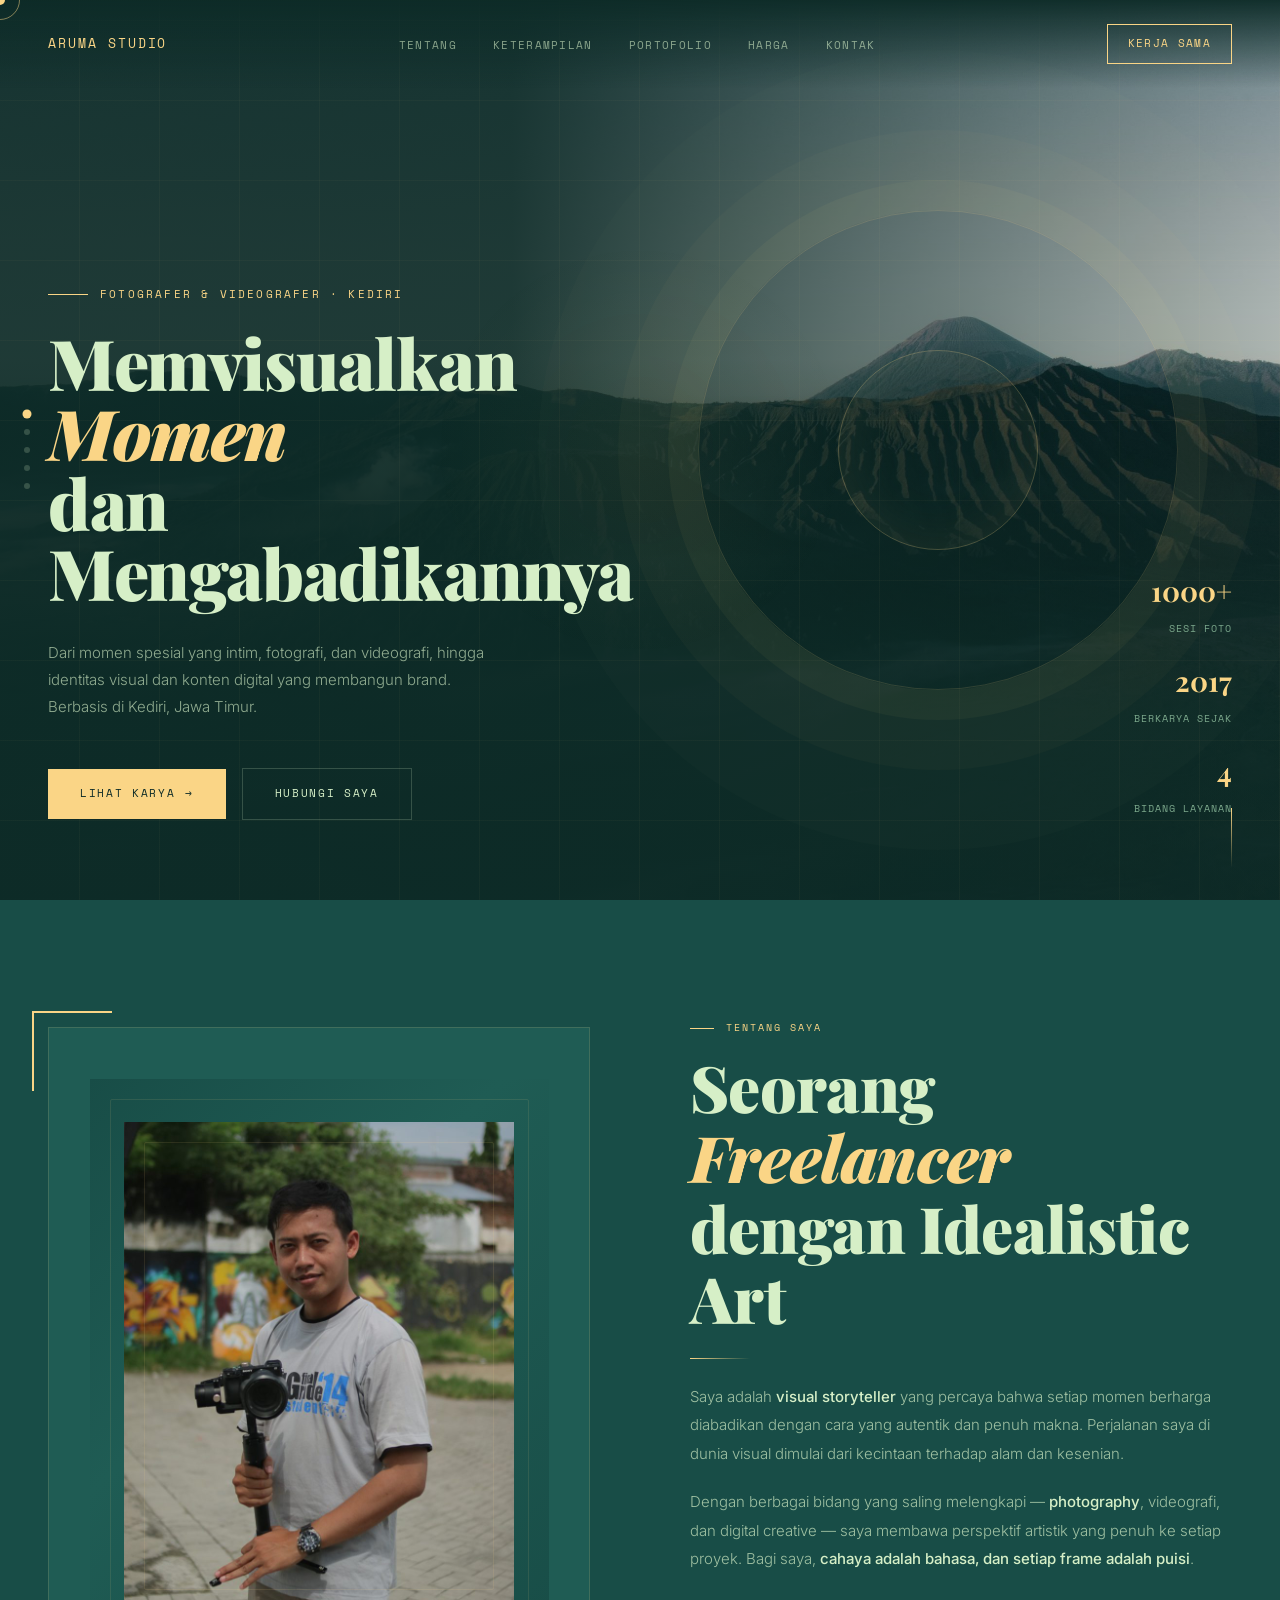
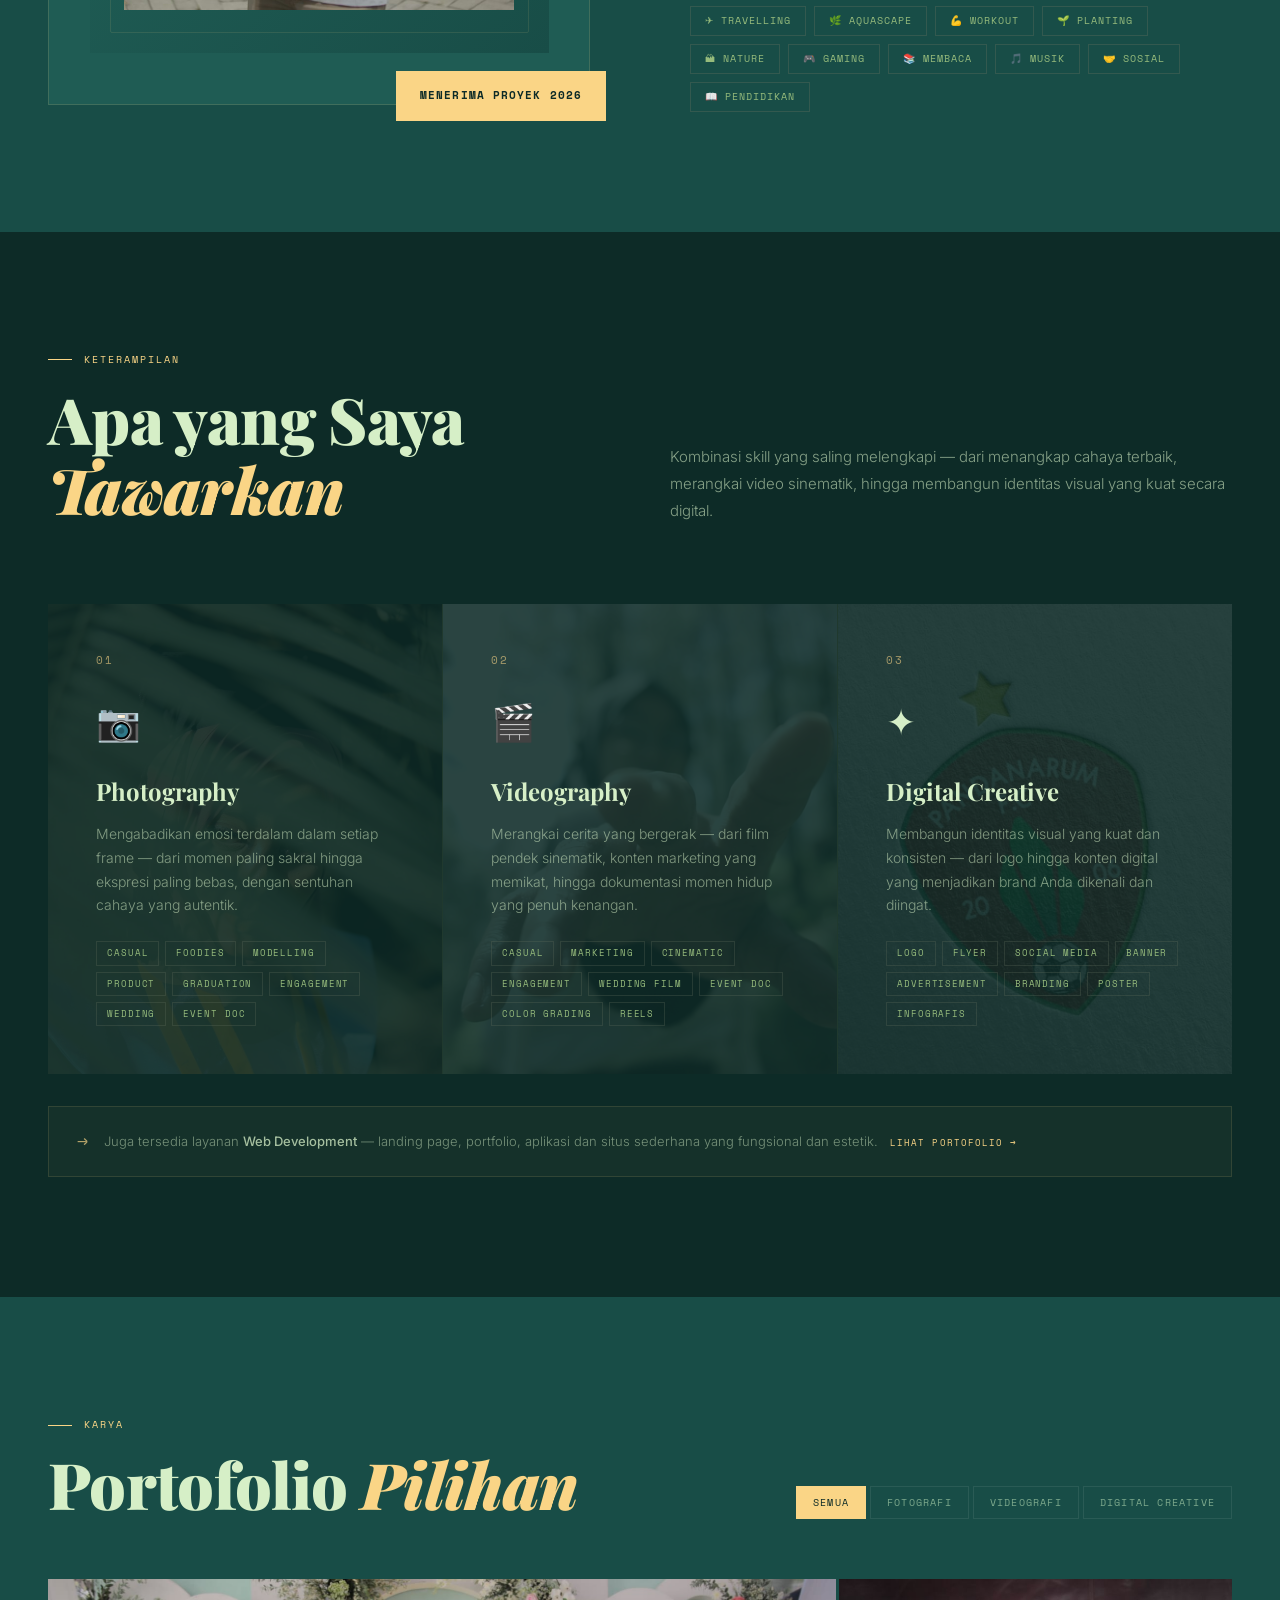
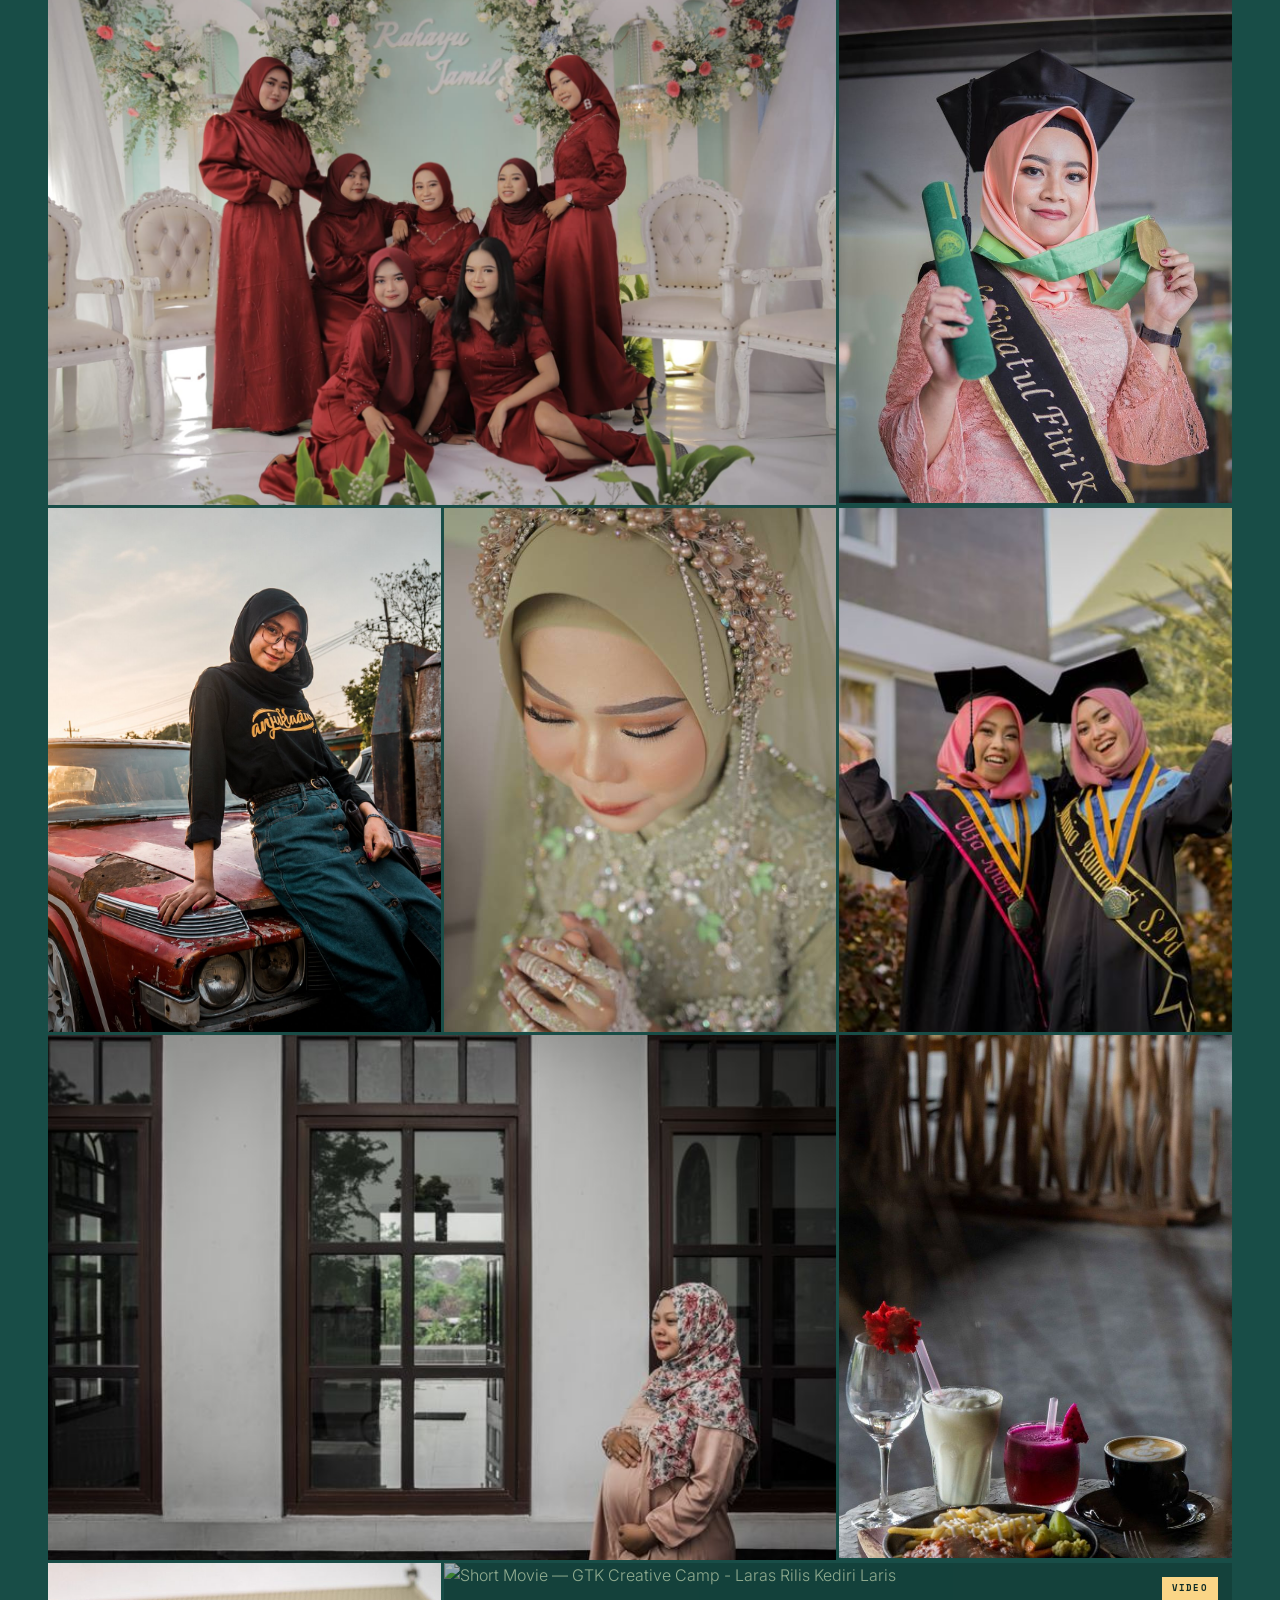
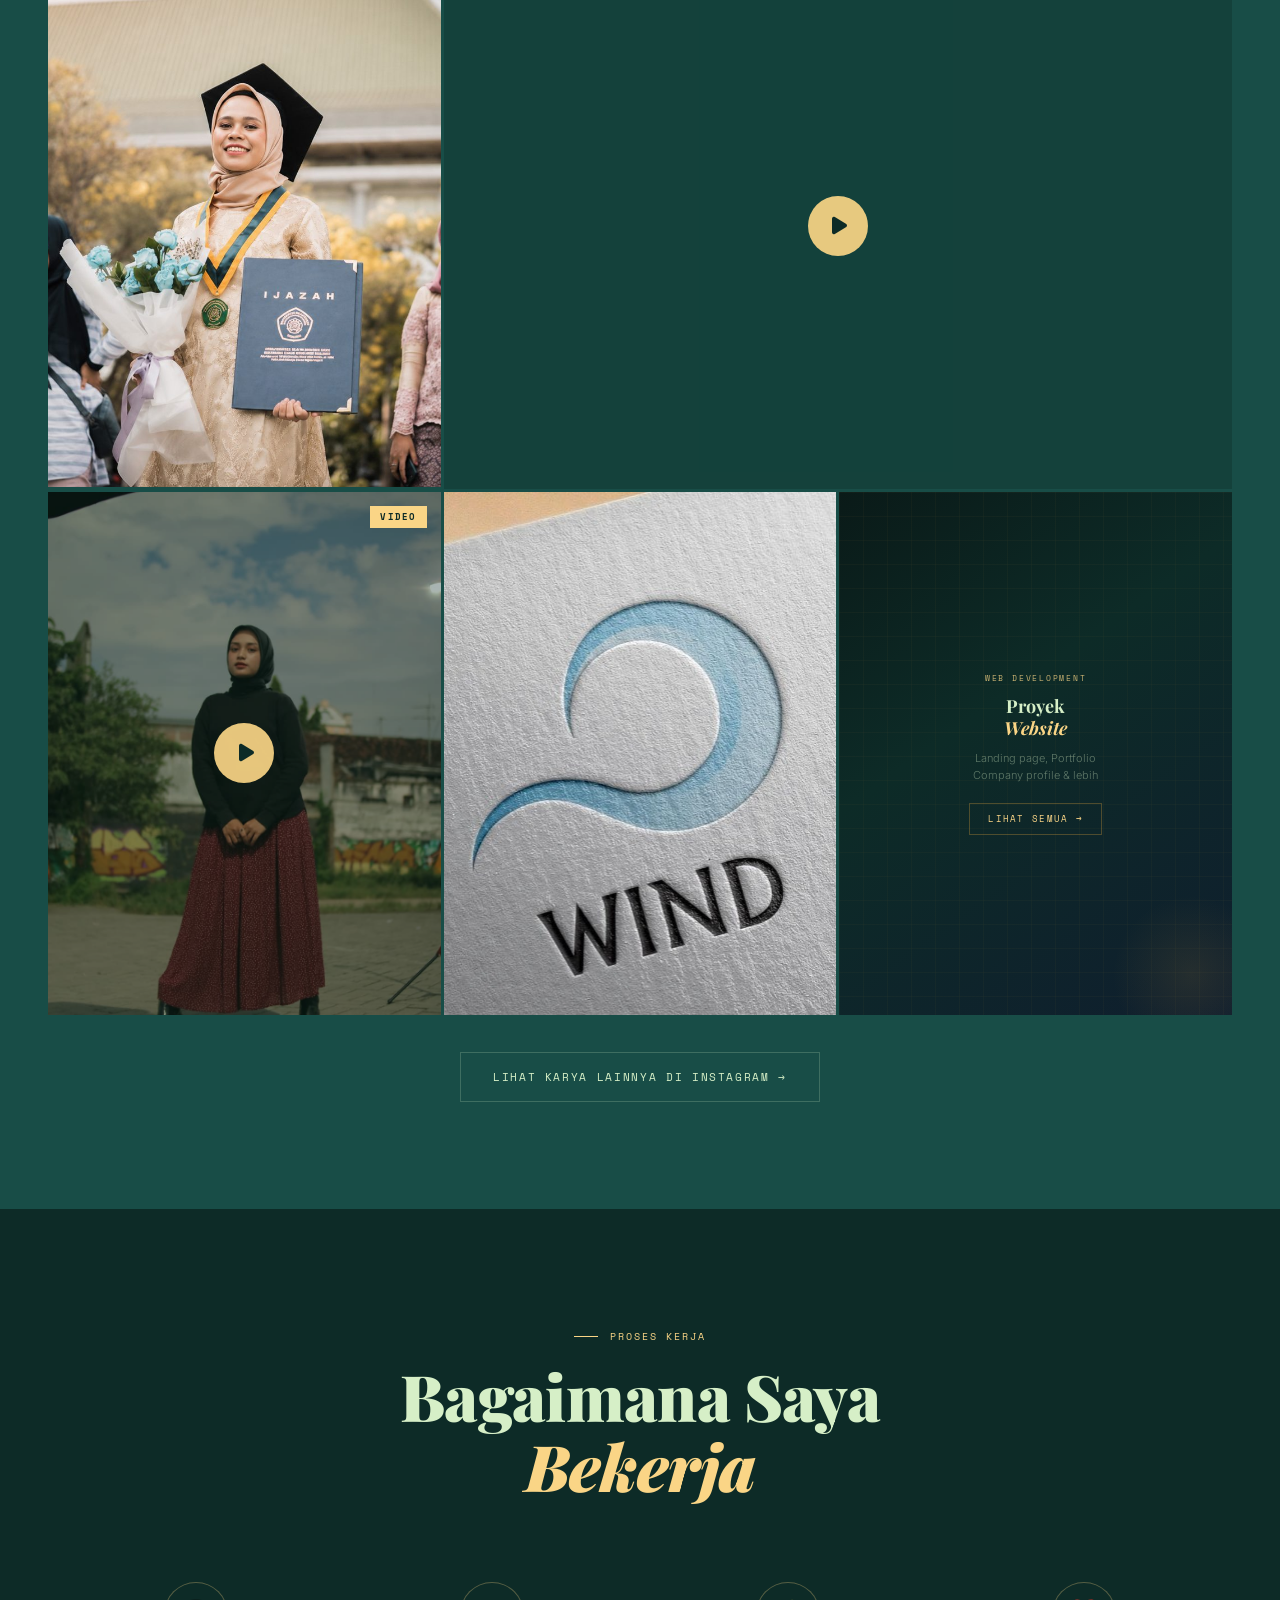
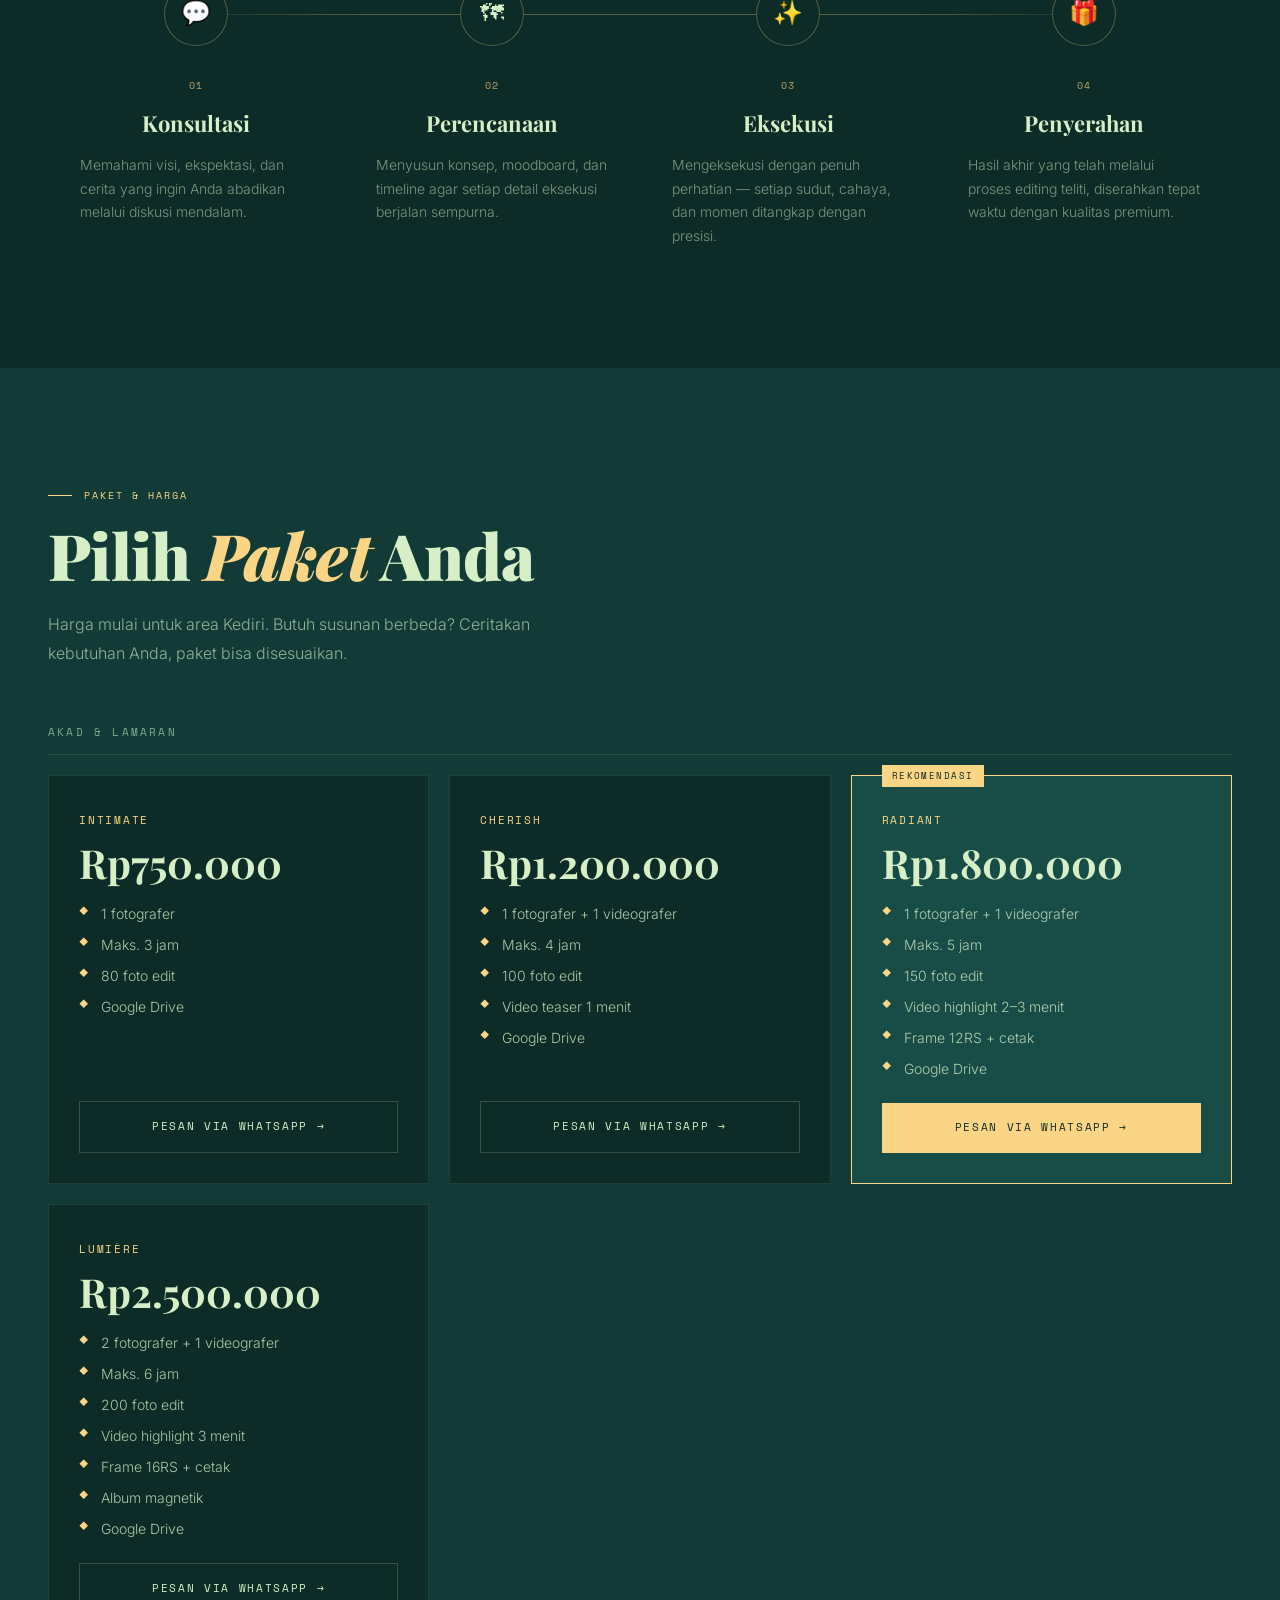
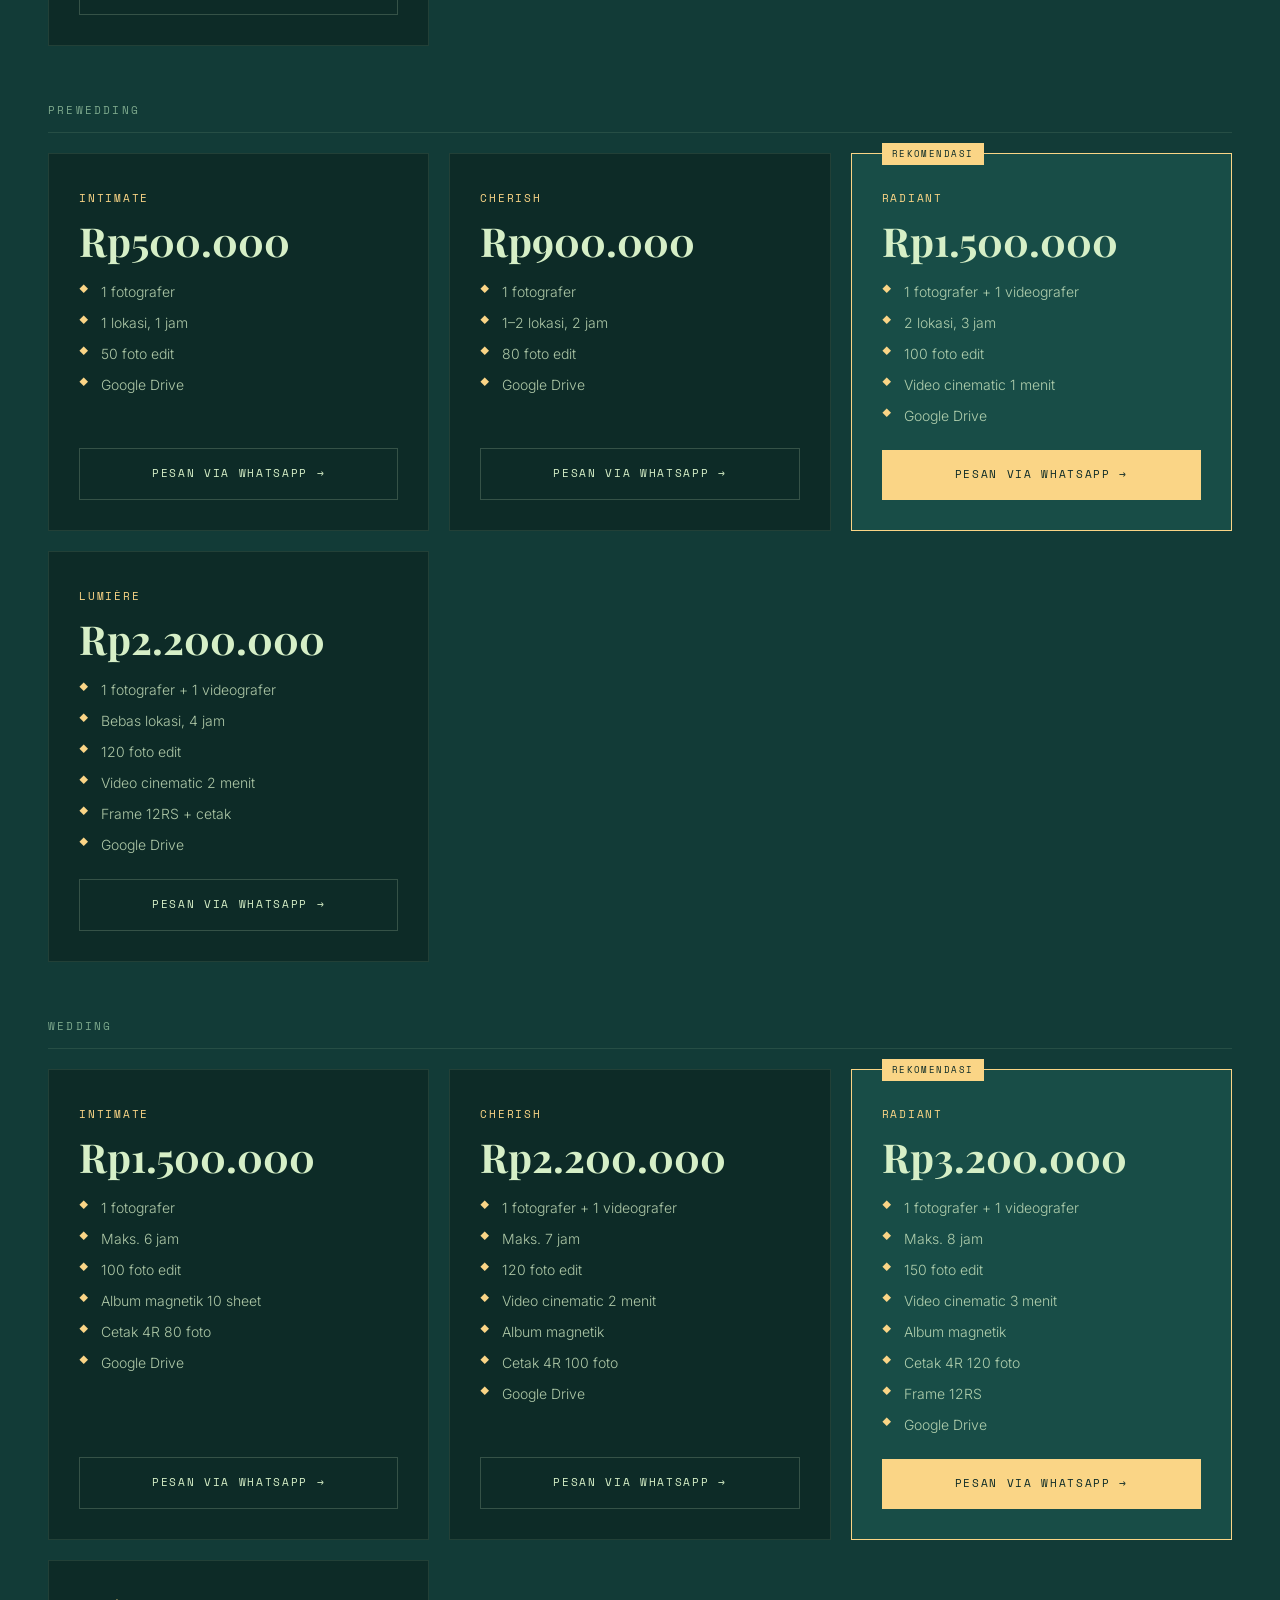
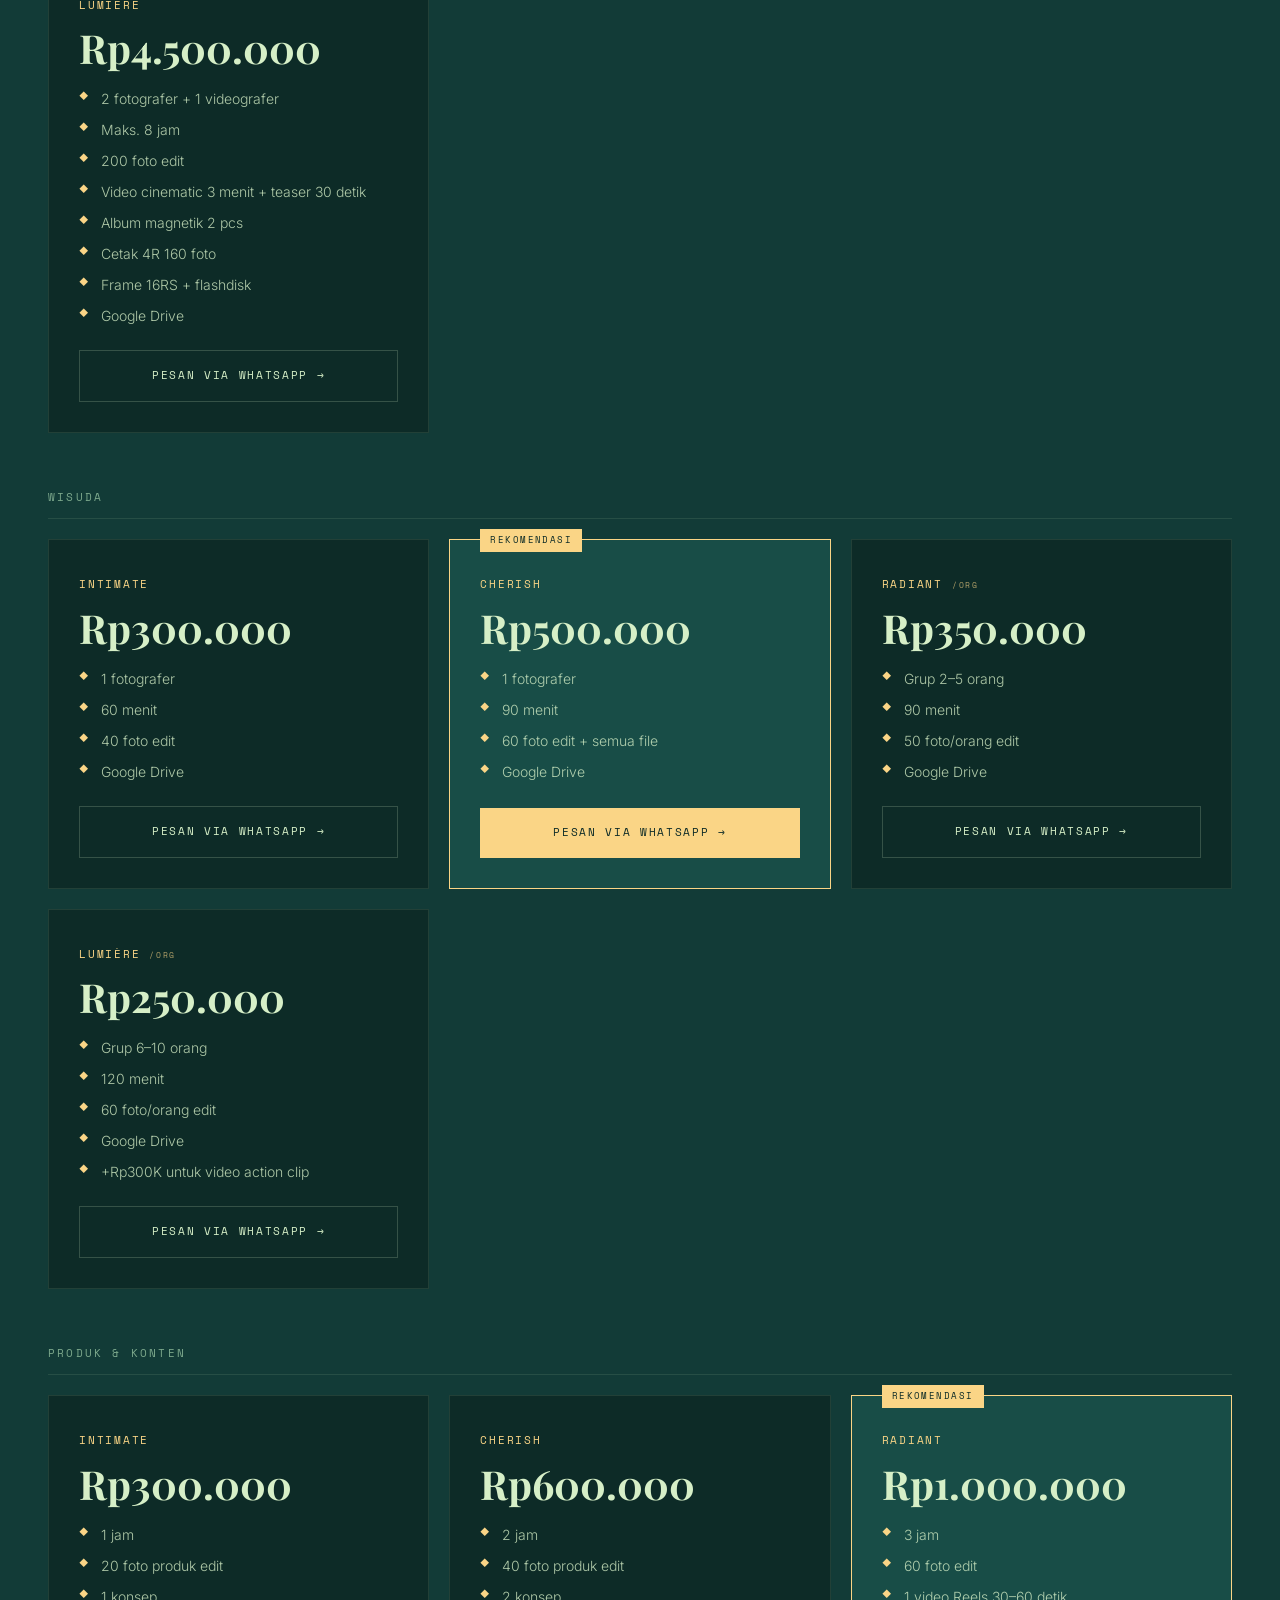
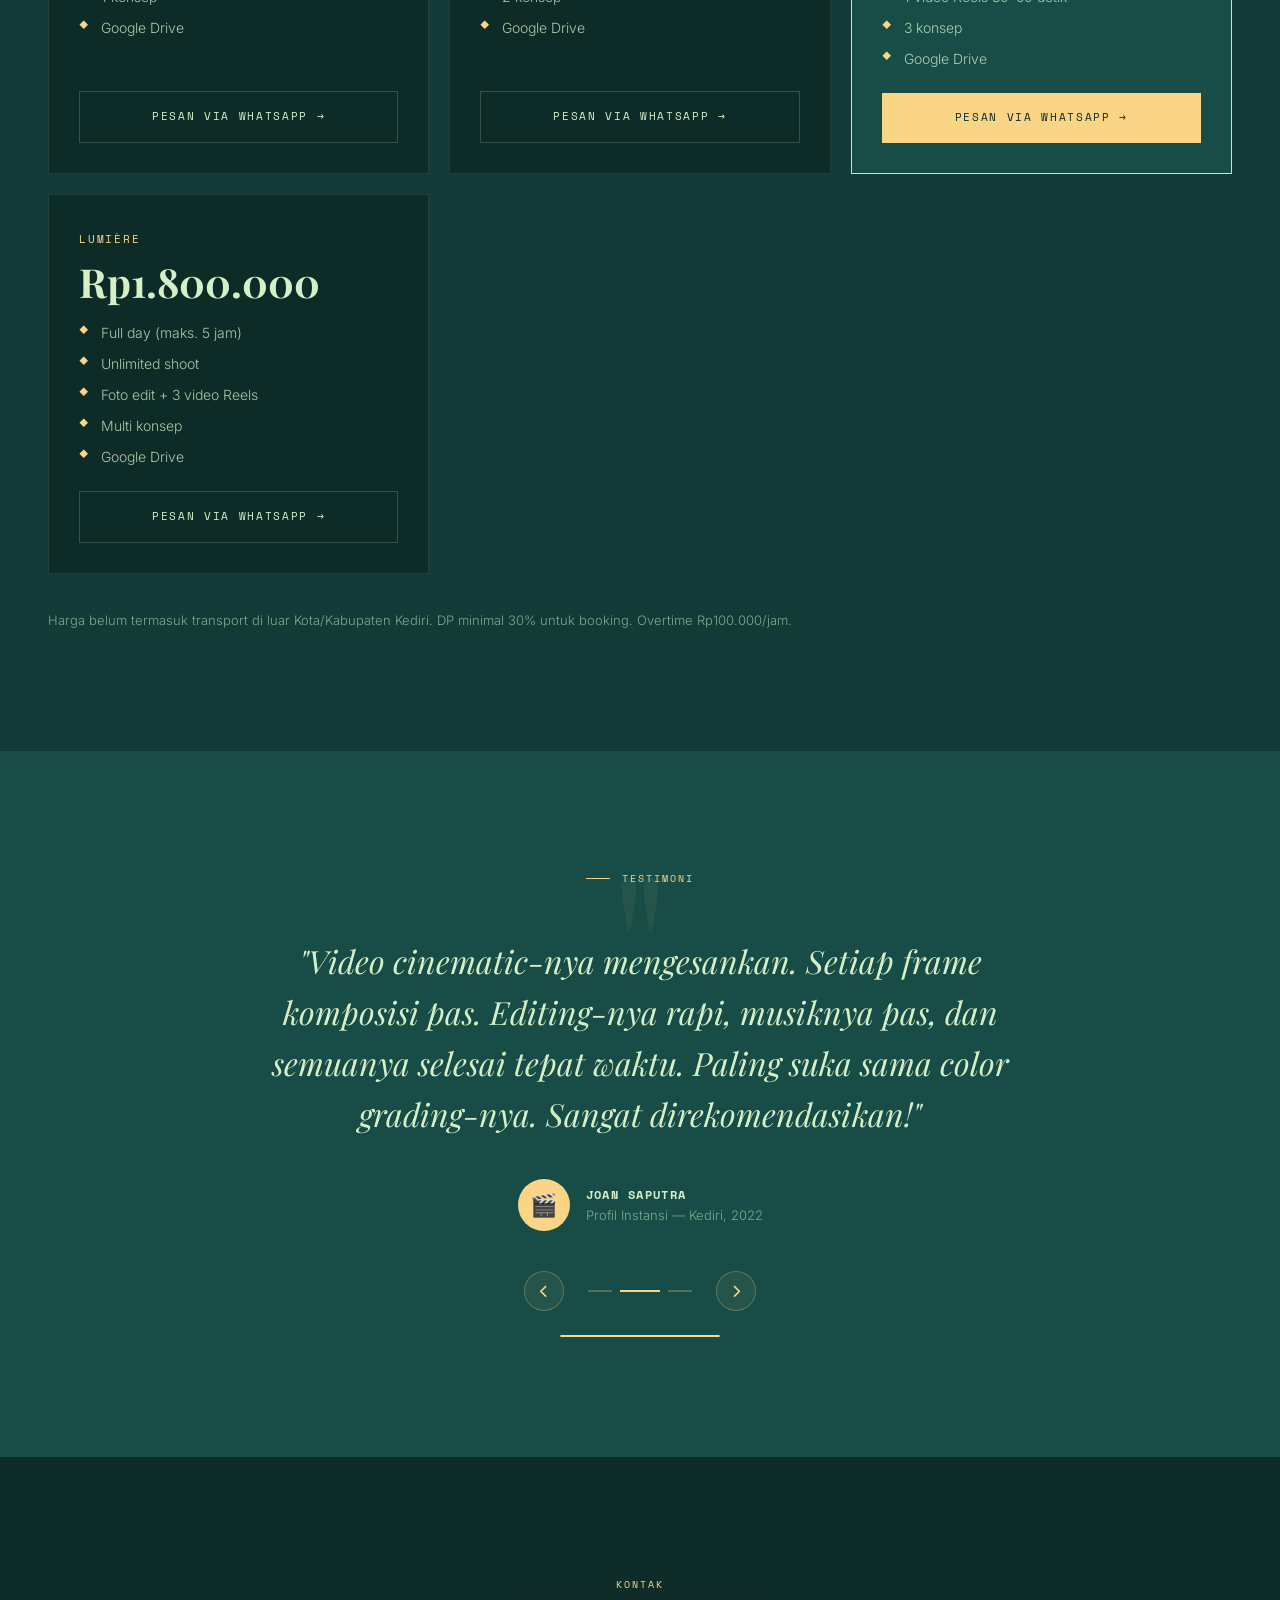
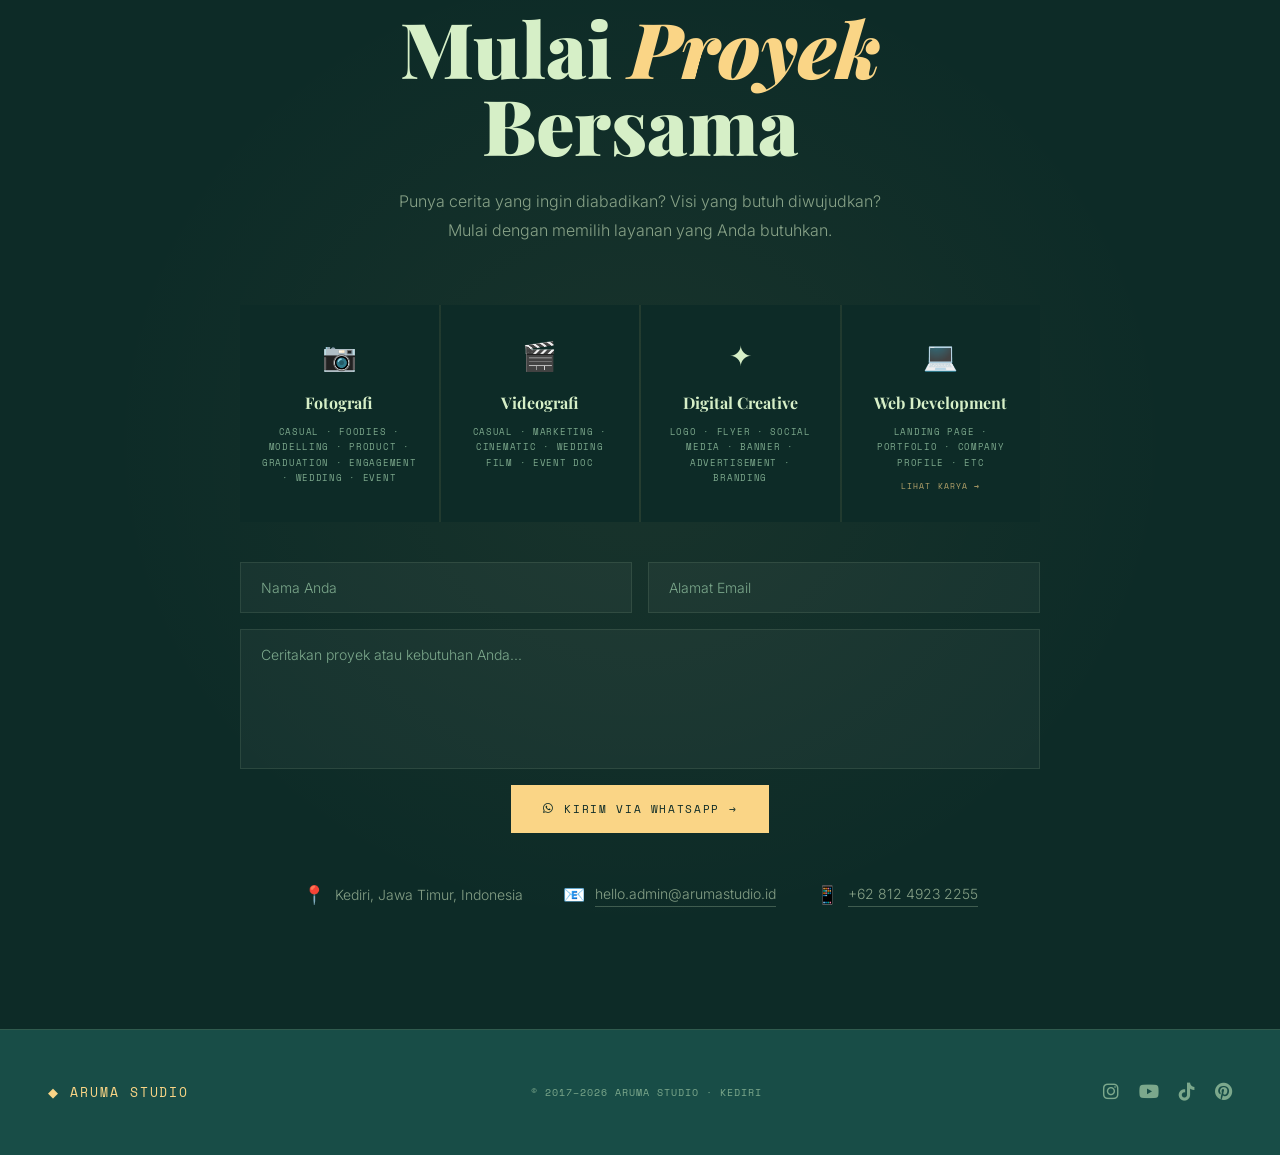
==== commit 8cabc079: "Update pricelist: tambah kategori lengkap dengan nama paket Intimate/Cherish/Radiant/Lumière - Tamba" ====
--- a/index.html
+++ b/index.html
@@ -316,63 +316,282 @@
     <h2 class="section-title reveal reveal-delay-1">Pilih <em>Paket</em> Anda</h2>
     <p class="pricing-desc reveal reveal-delay-2">Harga mulai untuk area Kediri. Butuh susunan berbeda? Ceritakan kebutuhan Anda, paket bisa disesuaikan.</p>
 
+    <!-- AKAD / LAMARAN -->
+    <h3 class="pricing-group reveal">Akad &amp; Lamaran</h3>
+    <div class="price-grid">
+      <div class="price-card reveal">
+        <div class="price-name">Intimate</div>
+        <div class="price-amount">Rp750.000</div>
+        <ul class="price-list">
+          <li>1 fotografer</li>
+          <li>Maks. 3 jam</li>
+          <li>80 foto edit</li>
+          <li>Google Drive</li>
+        </ul>
+        <a class="btn-secondary price-btn" href="https://wa.me/6281249232255?text=Halo%20Aruma%20Studio%2C%20saya%20tertarik%20dengan%20paket%20Akad%20Intimate%20%28Rp750.000%29.%20Apakah%20tanggal%20saya%20masih%20tersedia%3F" target="_blank" rel="noopener">Pesan via WhatsApp →</a>
+      </div>
+      <div class="price-card reveal">
+        <div class="price-name">Cherish</div>
+        <div class="price-amount">Rp1.200.000</div>
+        <ul class="price-list">
+          <li>1 fotografer + 1 videografer</li>
+          <li>Maks. 4 jam</li>
+          <li>100 foto edit</li>
+          <li>Video teaser 1 menit</li>
+          <li>Google Drive</li>
+        </ul>
+        <a class="btn-secondary price-btn" href="https://wa.me/6281249232255?text=Halo%20Aruma%20Studio%2C%20saya%20tertarik%20dengan%20paket%20Akad%20Cherish%20%28Rp1.200.000%29.%20Apakah%20tanggal%20saya%20masih%20tersedia%3F" target="_blank" rel="noopener">Pesan via WhatsApp →</a>
+      </div>
+      <div class="price-card featured reveal">
+        <div class="price-flag">Rekomendasi</div>
+        <div class="price-name">Radiant</div>
+        <div class="price-amount">Rp1.800.000</div>
+        <ul class="price-list">
+          <li>1 fotografer + 1 videografer</li>
+          <li>Maks. 5 jam</li>
+          <li>150 foto edit</li>
+          <li>Video highlight 2–3 menit</li>
+          <li>Frame 12RS + cetak</li>
+          <li>Google Drive</li>
+        </ul>
+        <a class="btn-primary price-btn" href="https://wa.me/6281249232255?text=Halo%20Aruma%20Studio%2C%20saya%20tertarik%20dengan%20paket%20Akad%20Radiant%20%28Rp1.800.000%29.%20Apakah%20tanggal%20saya%20masih%20tersedia%3F" target="_blank" rel="noopener">Pesan via WhatsApp →</a>
+      </div>
+      <div class="price-card reveal">
+        <div class="price-name">Lumière</div>
+        <div class="price-amount">Rp2.500.000</div>
+        <ul class="price-list">
+          <li>2 fotografer + 1 videografer</li>
+          <li>Maks. 6 jam</li>
+          <li>200 foto edit</li>
+          <li>Video highlight 3 menit</li>
+          <li>Frame 16RS + cetak</li>
+          <li>Album magnetik</li>
+          <li>Google Drive</li>
+        </ul>
+        <a class="btn-secondary price-btn" href="https://wa.me/6281249232255?text=Halo%20Aruma%20Studio%2C%20saya%20tertarik%20dengan%20paket%20Akad%20Lumi%C3%A8re%20%28Rp2.500.000%29.%20Apakah%20tanggal%20saya%20masih%20tersedia%3F" target="_blank" rel="noopener">Pesan via WhatsApp →</a>
+      </div>
+    </div>
+
+    <!-- PREWEDDING -->
+    <h3 class="pricing-group reveal">Prewedding</h3>
+    <div class="price-grid">
+      <div class="price-card reveal">
+        <div class="price-name">Intimate</div>
+        <div class="price-amount">Rp500.000</div>
+        <ul class="price-list">
+          <li>1 fotografer</li>
+          <li>1 lokasi, 1 jam</li>
+          <li>50 foto edit</li>
+          <li>Google Drive</li>
+        </ul>
+        <a class="btn-secondary price-btn" href="https://wa.me/6281249232255?text=Halo%20Aruma%20Studio%2C%20saya%20tertarik%20dengan%20paket%20Prewedding%20Intimate%20%28Rp500.000%29.%20Apakah%20tanggal%20saya%20masih%20tersedia%3F" target="_blank" rel="noopener">Pesan via WhatsApp →</a>
+      </div>
+      <div class="price-card reveal">
+        <div class="price-name">Cherish</div>
+        <div class="price-amount">Rp900.000</div>
+        <ul class="price-list">
+          <li>1 fotografer</li>
+          <li>1–2 lokasi, 2 jam</li>
+          <li>80 foto edit</li>
+          <li>Google Drive</li>
+        </ul>
+        <a class="btn-secondary price-btn" href="https://wa.me/6281249232255?text=Halo%20Aruma%20Studio%2C%20saya%20tertarik%20dengan%20paket%20Prewedding%20Cherish%20%28Rp900.000%29.%20Apakah%20tanggal%20saya%20masih%20tersedia%3F" target="_blank" rel="noopener">Pesan via WhatsApp →</a>
+      </div>
+      <div class="price-card featured reveal">
+        <div class="price-flag">Rekomendasi</div>
+        <div class="price-name">Radiant</div>
+        <div class="price-amount">Rp1.500.000</div>
+        <ul class="price-list">
+          <li>1 fotografer + 1 videografer</li>
+          <li>2 lokasi, 3 jam</li>
+          <li>100 foto edit</li>
+          <li>Video cinematic 1 menit</li>
+          <li>Google Drive</li>
+        </ul>
+        <a class="btn-primary price-btn" href="https://wa.me/6281249232255?text=Halo%20Aruma%20Studio%2C%20saya%20tertarik%20dengan%20paket%20Prewedding%20Radiant%20%28Rp1.500.000%29.%20Apakah%20tanggal%20saya%20masih%20tersedia%3F" target="_blank" rel="noopener">Pesan via WhatsApp →</a>
+      </div>
+      <div class="price-card reveal">
+        <div class="price-name">Lumière</div>
+        <div class="price-amount">Rp2.200.000</div>
+        <ul class="price-list">
+          <li>1 fotografer + 1 videografer</li>
+          <li>Bebas lokasi, 4 jam</li>
+          <li>120 foto edit</li>
+          <li>Video cinematic 2 menit</li>
+          <li>Frame 12RS + cetak</li>
+          <li>Google Drive</li>
+        </ul>
+        <a class="btn-secondary price-btn" href="https://wa.me/6281249232255?text=Halo%20Aruma%20Studio%2C%20saya%20tertarik%20dengan%20paket%20Prewedding%20Lumi%C3%A8re%20%28Rp2.200.000%29.%20Apakah%20tanggal%20saya%20masih%20tersedia%3F" target="_blank" rel="noopener">Pesan via WhatsApp →</a>
+      </div>
+    </div>
+
+    <!-- WEDDING -->
+    <h3 class="pricing-group reveal">Wedding</h3>
+    <div class="price-grid">
+      <div class="price-card reveal">
+        <div class="price-name">Intimate</div>
+        <div class="price-amount">Rp1.500.000</div>
+        <ul class="price-list">
+          <li>1 fotografer</li>
+          <li>Maks. 6 jam</li>
+          <li>100 foto edit</li>
+          <li>Album magnetik 10 sheet</li>
+          <li>Cetak 4R 80 foto</li>
+          <li>Google Drive</li>
+        </ul>
+        <a class="btn-secondary price-btn" href="https://wa.me/6281249232255?text=Halo%20Aruma%20Studio%2C%20saya%20tertarik%20dengan%20paket%20Wedding%20Intimate%20%28Rp1.500.000%29.%20Apakah%20tanggal%20saya%20masih%20tersedia%3F" target="_blank" rel="noopener">Pesan via WhatsApp →</a>
+      </div>
+      <div class="price-card reveal">
+        <div class="price-name">Cherish</div>
+        <div class="price-amount">Rp2.200.000</div>
+        <ul class="price-list">
+          <li>1 fotografer + 1 videografer</li>
+          <li>Maks. 7 jam</li>
+          <li>120 foto edit</li>
+          <li>Video cinematic 2 menit</li>
+          <li>Album magnetik</li>
+          <li>Cetak 4R 100 foto</li>
+          <li>Google Drive</li>
+        </ul>
+        <a class="btn-secondary price-btn" href="https://wa.me/6281249232255?text=Halo%20Aruma%20Studio%2C%20saya%20tertarik%20dengan%20paket%20Wedding%20Cherish%20%28Rp2.200.000%29.%20Apakah%20tanggal%20saya%20masih%20tersedia%3F" target="_blank" rel="noopener">Pesan via WhatsApp →</a>
+      </div>
+      <div class="price-card featured reveal">
+        <div class="price-flag">Rekomendasi</div>
+        <div class="price-name">Radiant</div>
+        <div class="price-amount">Rp3.200.000</div>
+        <ul class="price-list">
+          <li>1 fotografer + 1 videografer</li>
+          <li>Maks. 8 jam</li>
+          <li>150 foto edit</li>
+          <li>Video cinematic 3 menit</li>
+          <li>Album magnetik</li>
+          <li>Cetak 4R 120 foto</li>
+          <li>Frame 12RS</li>
+          <li>Google Drive</li>
+        </ul>
+        <a class="btn-primary price-btn" href="https://wa.me/6281249232255?text=Halo%20Aruma%20Studio%2C%20saya%20tertarik%20dengan%20paket%20Wedding%20Radiant%20%28Rp3.200.000%29.%20Apakah%20tanggal%20saya%20masih%20tersedia%3F" target="_blank" rel="noopener">Pesan via WhatsApp →</a>
+      </div>
+      <div class="price-card reveal">
+        <div class="price-name">Lumière</div>
+        <div class="price-amount">Rp4.500.000</div>
+        <ul class="price-list">
+          <li>2 fotografer + 1 videografer</li>
+          <li>Maks. 8 jam</li>
+          <li>200 foto edit</li>
+          <li>Video cinematic 3 menit + teaser 30 detik</li>
+          <li>Album magnetik 2 pcs</li>
+          <li>Cetak 4R 160 foto</li>
+          <li>Frame 16RS + flashdisk</li>
+          <li>Google Drive</li>
+        </ul>
+        <a class="btn-secondary price-btn" href="https://wa.me/6281249232255?text=Halo%20Aruma%20Studio%2C%20saya%20tertarik%20dengan%20paket%20Wedding%20Lumi%C3%A8re%20%28Rp4.500.000%29.%20Apakah%20tanggal%20saya%20masih%20tersedia%3F" target="_blank" rel="noopener">Pesan via WhatsApp →</a>
+      </div>
+    </div>
+
+    <!-- WISUDA -->
     <h3 class="pricing-group reveal">Wisuda</h3>
     <div class="price-grid">
       <div class="price-card reveal">
-        
-        <div class="price-name">Wisuda Basic</div>
-        <div class="price-amount">Rp350.000</div>
-        
-        <ul class="price-list"><li>1 sesi (1 jam) di lokasi wisuda</li><li>20 foto edit</li><li>Semua file mentah</li></ul>
-        <a class="btn-secondary price-btn" href="https://wa.me/6281249232255?text=Halo%20Aruma%20Studio%2C%20saya%20tertarik%20dengan%20paket%20Wisuda%20Basic%20%28Rp350.000%29.%20Apakah%20tanggal%20saya%20masih%20tersedia%3F" target="_blank" rel="noopener">Pesan via WhatsApp →</a>
+        <div class="price-name">Intimate</div>
+        <div class="price-amount">Rp300.000</div>
+        <ul class="price-list">
+          <li>1 fotografer</li>
+          <li>60 menit</li>
+          <li>40 foto edit</li>
+          <li>Google Drive</li>
+        </ul>
+        <a class="btn-secondary price-btn" href="https://wa.me/6281249232255?text=Halo%20Aruma%20Studio%2C%20saya%20tertarik%20dengan%20paket%20Wisuda%20Intimate%20%28Rp300.000%29.%20Apakah%20tanggal%20saya%20masih%20tersedia%3F" target="_blank" rel="noopener">Pesan via WhatsApp →</a>
       </div>
       <div class="price-card featured reveal">
         <div class="price-flag">Rekomendasi</div>
-        <div class="price-name">Wisuda Intermediate</div>
+        <div class="price-name">Cherish</div>
+        <div class="price-amount">Rp500.000</div>
+        <ul class="price-list">
+          <li>1 fotografer</li>
+          <li>90 menit</li>
+          <li>60 foto edit + semua file</li>
+          <li>Google Drive</li>
+        </ul>
+        <a class="btn-primary price-btn" href="https://wa.me/6281249232255?text=Halo%20Aruma%20Studio%2C%20saya%20tertarik%20dengan%20paket%20Wisuda%20Cherish%20%28Rp500.000%29.%20Apakah%20tanggal%20saya%20masih%20tersedia%3F" target="_blank" rel="noopener">Pesan via WhatsApp →</a>
+      </div>
+      <div class="price-card reveal">
+        <div class="price-name">Radiant <span style="font-size:0.75em;opacity:0.7;">/org</span></div>
+        <div class="price-amount">Rp350.000</div>
+        <ul class="price-list">
+          <li>Grup 2–5 orang</li>
+          <li>90 menit</li>
+          <li>50 foto/orang edit</li>
+          <li>Google Drive</li>
+        </ul>
+        <a class="btn-secondary price-btn" href="https://wa.me/6281249232255?text=Halo%20Aruma%20Studio%2C%20saya%20tertarik%20dengan%20paket%20Wisuda%20Radiant%20grup%20%28Rp350.000%2Forang%29.%20Apakah%20tanggal%20saya%20masih%20tersedia%3F" target="_blank" rel="noopener">Pesan via WhatsApp →</a>
+      </div>
+      <div class="price-card reveal">
+        <div class="price-name">Lumière <span style="font-size:0.75em;opacity:0.7;">/org</span></div>
+        <div class="price-amount">Rp250.000</div>
+        <ul class="price-list">
+          <li>Grup 6–10 orang</li>
+          <li>120 menit</li>
+          <li>60 foto/orang edit</li>
+          <li>Google Drive</li>
+          <li>+Rp300K untuk video action clip</li>
+        </ul>
+        <a class="btn-secondary price-btn" href="https://wa.me/6281249232255?text=Halo%20Aruma%20Studio%2C%20saya%20tertarik%20dengan%20paket%20Wisuda%20Lumi%C3%A8re%20grup%20%28Rp250.000%2Forang%29.%20Apakah%20tanggal%20saya%20masih%20tersedia%3F" target="_blank" rel="noopener">Pesan via WhatsApp →</a>
+      </div>
+    </div>
+
+    <!-- PRODUK / KONTEN -->
+    <h3 class="pricing-group reveal">Produk &amp; Konten</h3>
+    <div class="price-grid">
+      <div class="price-card reveal">
+        <div class="price-name">Intimate</div>
+        <div class="price-amount">Rp300.000</div>
+        <ul class="price-list">
+          <li>1 jam</li>
+          <li>20 foto produk edit</li>
+          <li>1 konsep</li>
+          <li>Google Drive</li>
+        </ul>
+        <a class="btn-secondary price-btn" href="https://wa.me/6281249232255?text=Halo%20Aruma%20Studio%2C%20saya%20tertarik%20dengan%20paket%20Produk%20Intimate%20%28Rp300.000%29.%20Apakah%20tanggal%20saya%20masih%20tersedia%3F" target="_blank" rel="noopener">Pesan via WhatsApp →</a>
+      </div>
+      <div class="price-card reveal">
+        <div class="price-name">Cherish</div>
         <div class="price-amount">Rp600.000</div>
-        
-        <ul class="price-list"><li>2 jam, bersama keluarga &amp; teman</li><li>40 foto edit</li><li>Semua file mentah</li><li>Bonus video Reels 40 detik</li></ul>
-        <a class="btn-primary price-btn" href="https://wa.me/6281249232255?text=Halo%20Aruma%20Studio%2C%20saya%20tertarik%20dengan%20paket%20Wisuda%20Intermediate%20%28Rp600.000%29.%20Apakah%20tanggal%20saya%20masih%20tersedia%3F" target="_blank" rel="noopener">Pesan via WhatsApp →</a>
-      </div>
-      <div class="price-card reveal">
-        
-        <div class="price-name">Wisuda Elite</div>
-        <div class="price-amount">Rp1.000.000</div>
-        
-        <ul class="price-list"><li>2 jam, bersama keluarga &amp; teman</li><li>40 foto edit</li><li>Semua file mentah</li><li>Video Reels 1 menit</li></ul>
-        <a class="btn-secondary price-btn" href="https://wa.me/6281249232255?text=Halo%20Aruma%20Studio%2C%20saya%20tertarik%20dengan%20paket%20Wisuda%20Elite%20%28Rp1.000.000%29.%20Apakah%20tanggal%20saya%20masih%20tersedia%3F" target="_blank" rel="noopener">Pesan via WhatsApp →</a>
-      </div>
-    </div>
-
-    <h3 class="pricing-group reveal">Wedding</h3>
-    <div class="price-grid">
-      <div class="price-card reveal">
-        
-        <div class="price-name">Lamaran / Akad</div>
-        <div class="price-amount">Rp1.500.000</div>
-        
-        <ul class="price-list"><li>1 fotografer</li><li>Liputan hingga 5 jam</li><li>150 foto edit</li><li>Semua file mentah</li></ul>
-        <a class="btn-secondary price-btn" href="https://wa.me/6281249232255?text=Halo%20Aruma%20Studio%2C%20saya%20tertarik%20dengan%20paket%20Lamaran%20/%20Akad%20%28Rp1.500.000%29.%20Apakah%20tanggal%20saya%20masih%20tersedia%3F" target="_blank" rel="noopener">Pesan via WhatsApp →</a>
+        <ul class="price-list">
+          <li>2 jam</li>
+          <li>40 foto produk edit</li>
+          <li>2 konsep</li>
+          <li>Google Drive</li>
+        </ul>
+        <a class="btn-secondary price-btn" href="https://wa.me/6281249232255?text=Halo%20Aruma%20Studio%2C%20saya%20tertarik%20dengan%20paket%20Produk%20Cherish%20%28Rp600.000%29.%20Apakah%20tanggal%20saya%20masih%20tersedia%3F" target="_blank" rel="noopener">Pesan via WhatsApp →</a>
       </div>
       <div class="price-card featured reveal">
         <div class="price-flag">Rekomendasi</div>
-        <div class="price-name">Wedding Foto</div>
-        <div class="price-amount">Rp2.500.000</div>
-        
-        <ul class="price-list"><li>Akad &amp; resepsi</li><li>1 fotografer + 1 asisten</li><li>300 foto edit</li><li>Semua file mentah</li></ul>
-        <a class="btn-primary price-btn" href="https://wa.me/6281249232255?text=Halo%20Aruma%20Studio%2C%20saya%20tertarik%20dengan%20paket%20Wedding%20Foto%20%28Rp2.500.000%29.%20Apakah%20tanggal%20saya%20masih%20tersedia%3F" target="_blank" rel="noopener">Pesan via WhatsApp →</a>
-      </div>
-      <div class="price-card reveal">
-        
-        <div class="price-name">Wedding Foto &amp; Video</div>
-        <div class="price-amount">Rp4.500.000</div>
-        
-        <ul class="price-list"><li>Semua isi paket Wedding Foto</li><li>1 videografer</li><li>Video highlight 3–5 menit</li><li>Teaser video Reels</li></ul>
-        <a class="btn-secondary price-btn" href="https://wa.me/6281249232255?text=Halo%20Aruma%20Studio%2C%20saya%20tertarik%20dengan%20paket%20Wedding%20Foto%20%26amp%3B%20Video%20%28Rp4.500.000%29.%20Apakah%20tanggal%20saya%20masih%20tersedia%3F" target="_blank" rel="noopener">Pesan via WhatsApp →</a>
-      </div>
-    </div>
-
-    <p class="pricing-foot reveal">Harga belum termasuk transport di luar Kota/Kabupaten Kediri dan cetak album.</p>
+        <div class="price-name">Radiant</div>
+        <div class="price-amount">Rp1.000.000</div>
+        <ul class="price-list">
+          <li>3 jam</li>
+          <li>60 foto edit</li>
+          <li>1 video Reels 30–60 detik</li>
+          <li>3 konsep</li>
+          <li>Google Drive</li>
+        </ul>
+        <a class="btn-primary price-btn" href="https://wa.me/6281249232255?text=Halo%20Aruma%20Studio%2C%20saya%20tertarik%20dengan%20paket%20Produk%20Radiant%20%28Rp1.000.000%29.%20Apakah%20tanggal%20saya%20masih%20tersedia%3F" target="_blank" rel="noopener">Pesan via WhatsApp →</a>
+      </div>
+      <div class="price-card reveal">
+        <div class="price-name">Lumière</div>
+        <div class="price-amount">Rp1.800.000</div>
+        <ul class="price-list">
+          <li>Full day (maks. 5 jam)</li>
+          <li>Unlimited shoot</li>
+          <li>Foto edit + 3 video Reels</li>
+          <li>Multi konsep</li>
+          <li>Google Drive</li>
+        </ul>
+        <a class="btn-secondary price-btn" href="https://wa.me/6281249232255?text=Halo%20Aruma%20Studio%2C%20saya%20tertarik%20dengan%20paket%20Produk%20Lumi%C3%A8re%20%28Rp1.800.000%29.%20Apakah%20tanggal%20saya%20masih%20tersedia%3F" target="_blank" rel="noopener">Pesan via WhatsApp →</a>
+      </div>
+    </div>
+
+    <p class="pricing-foot reveal">Harga belum termasuk transport di luar Kota/Kabupaten Kediri. DP minimal 30% untuk booking. Overtime Rp100.000/jam.</p>
   </div>
 </section>
 
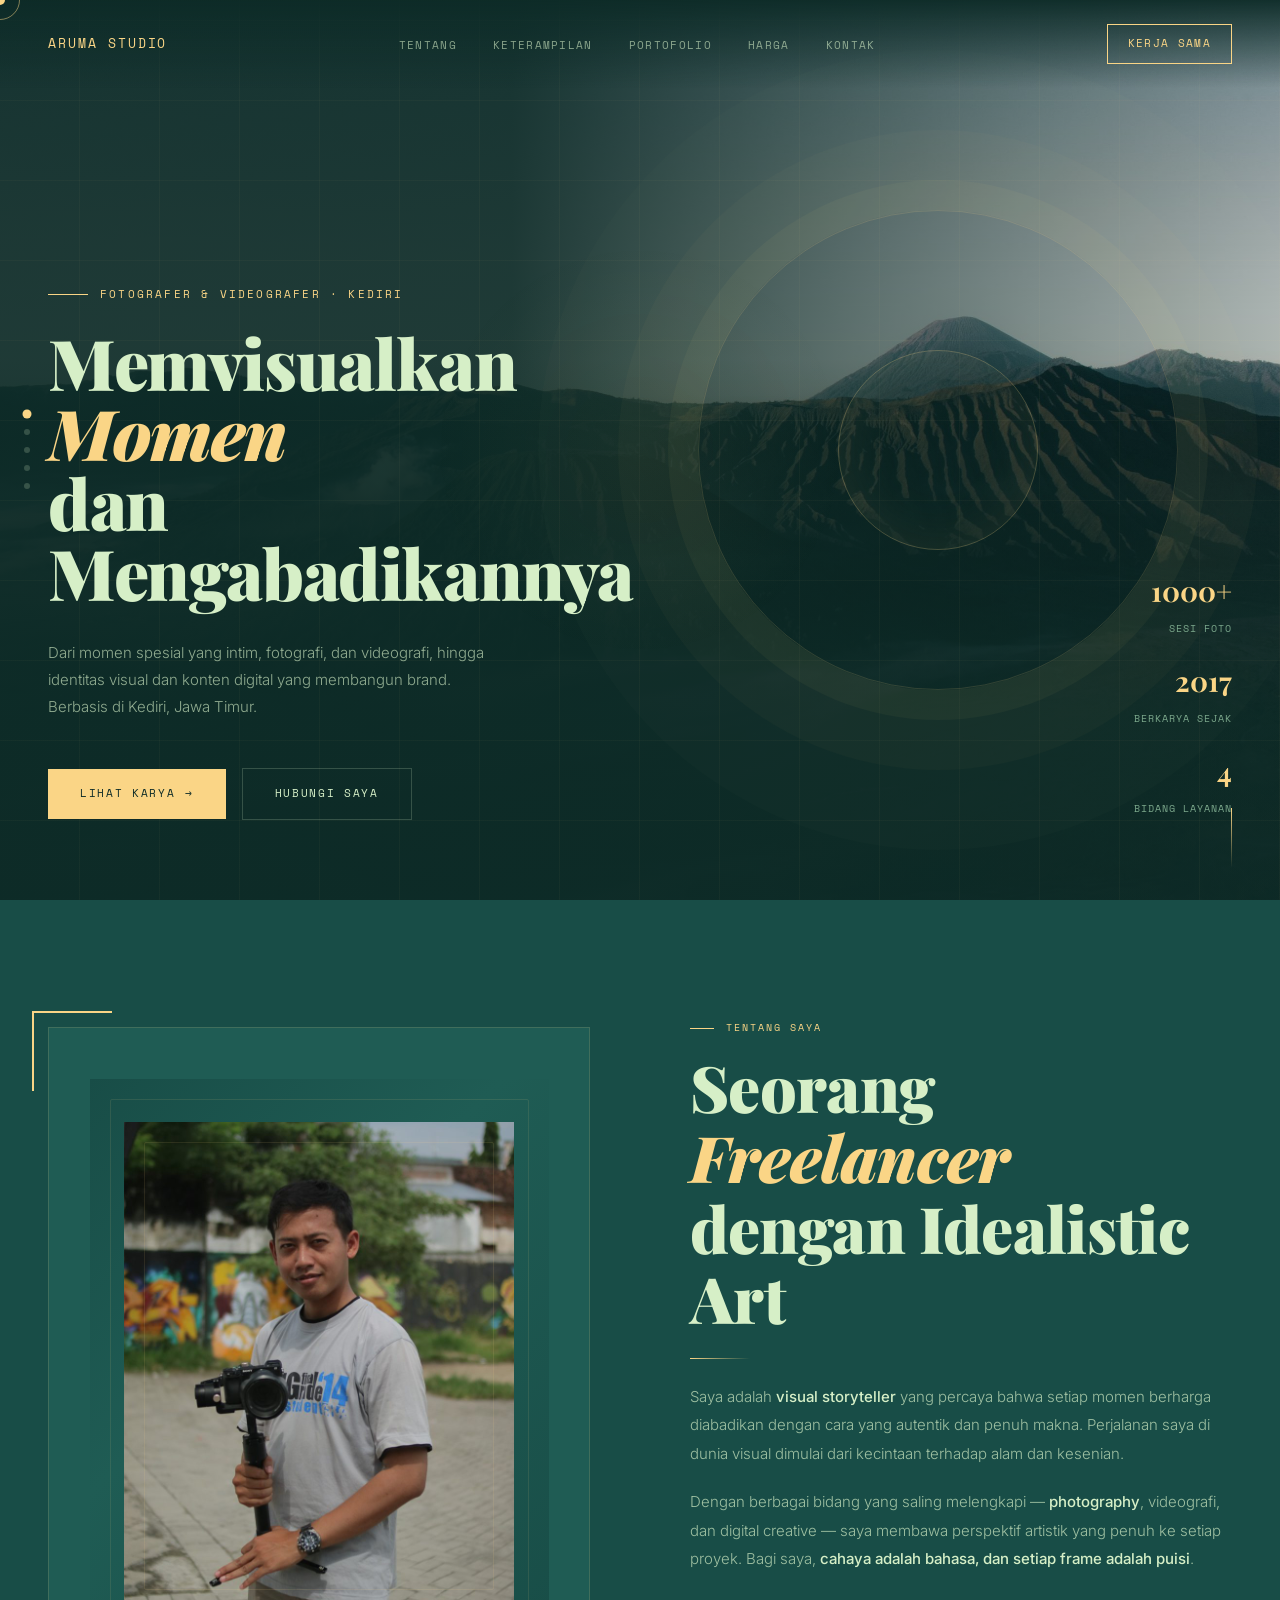
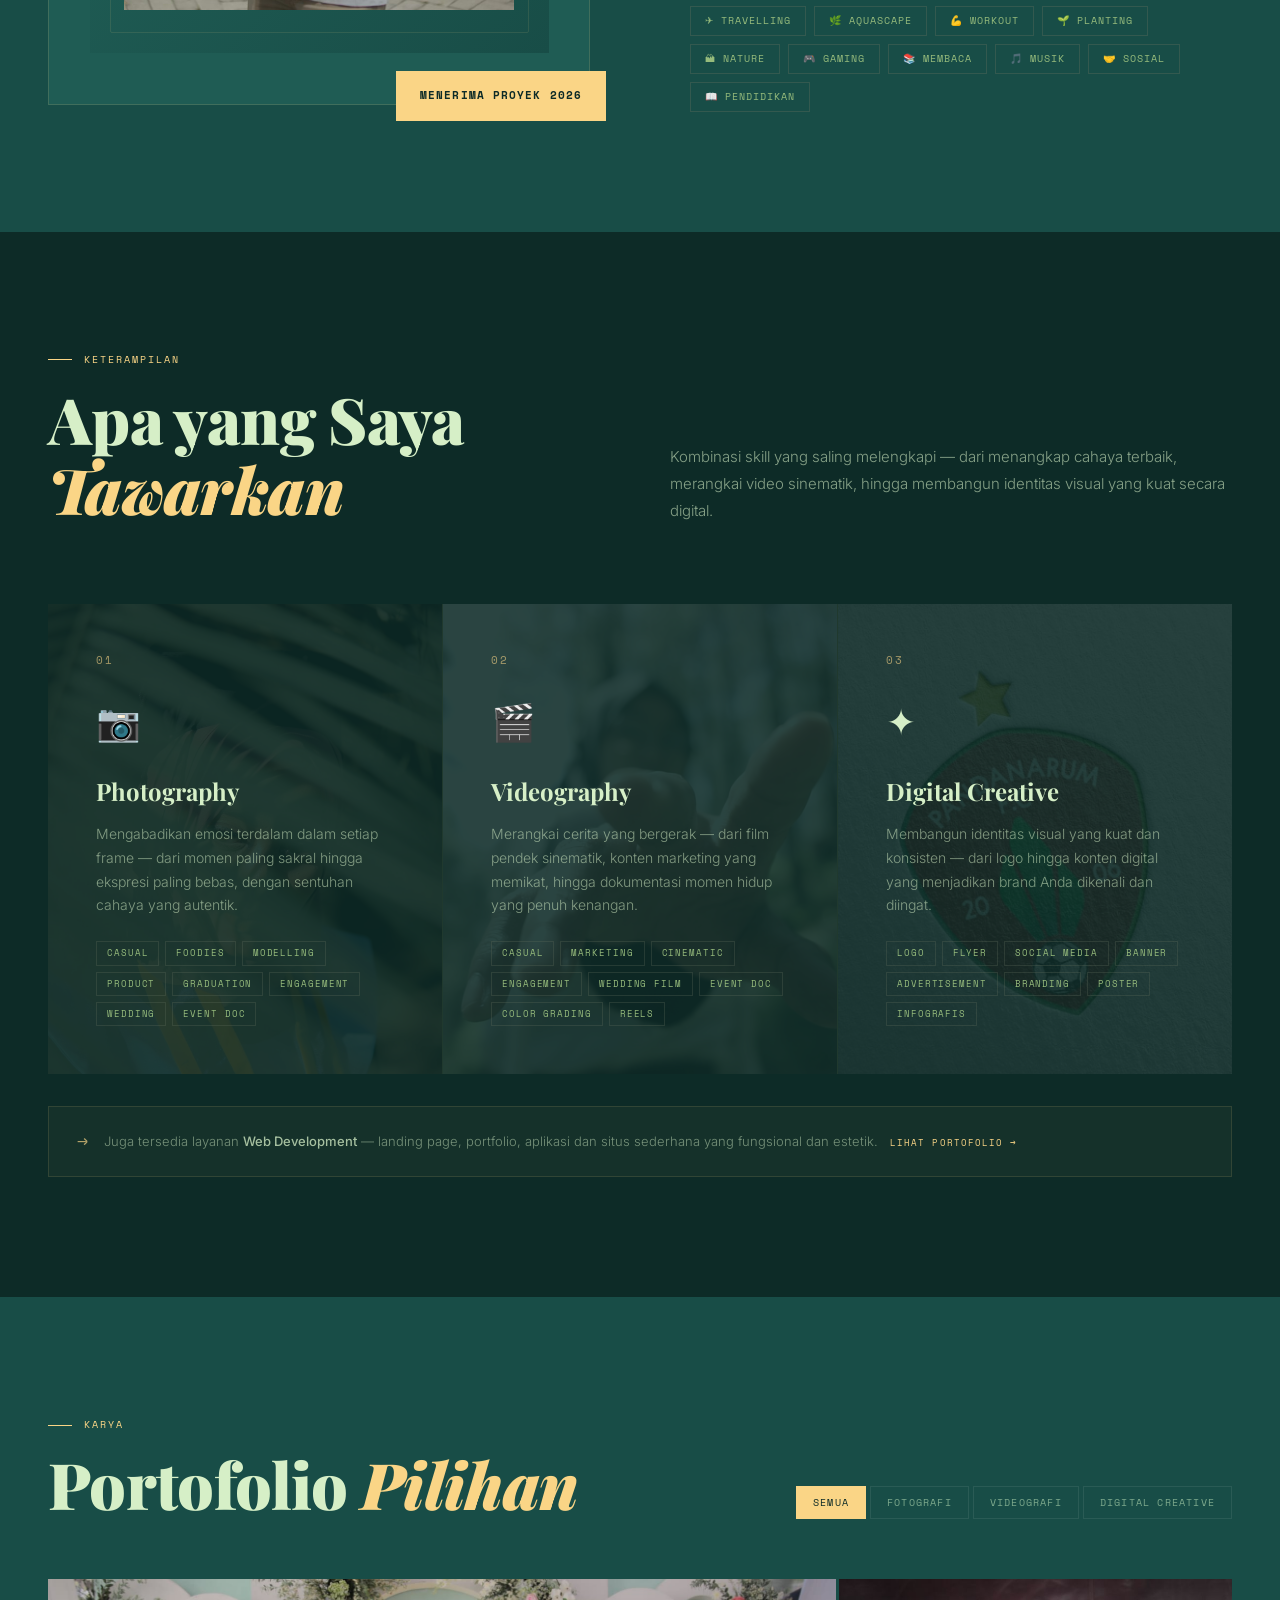
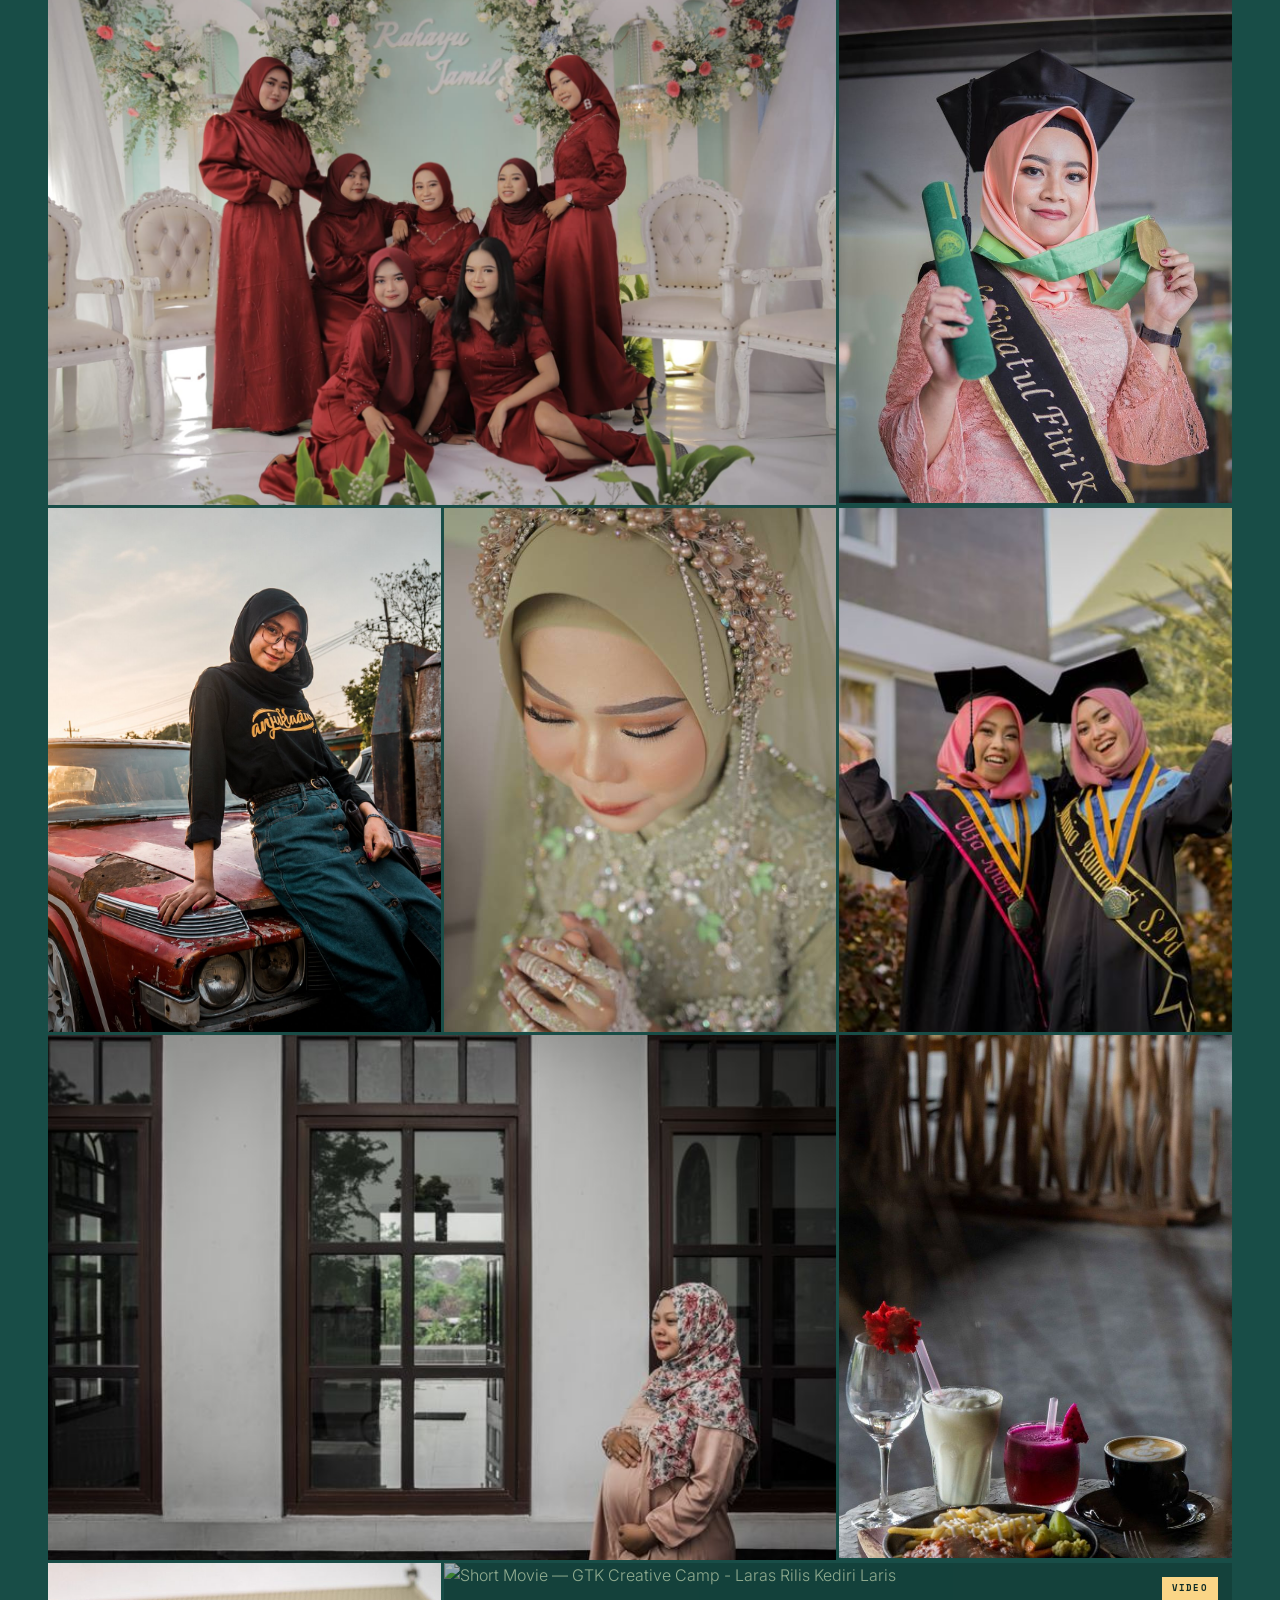
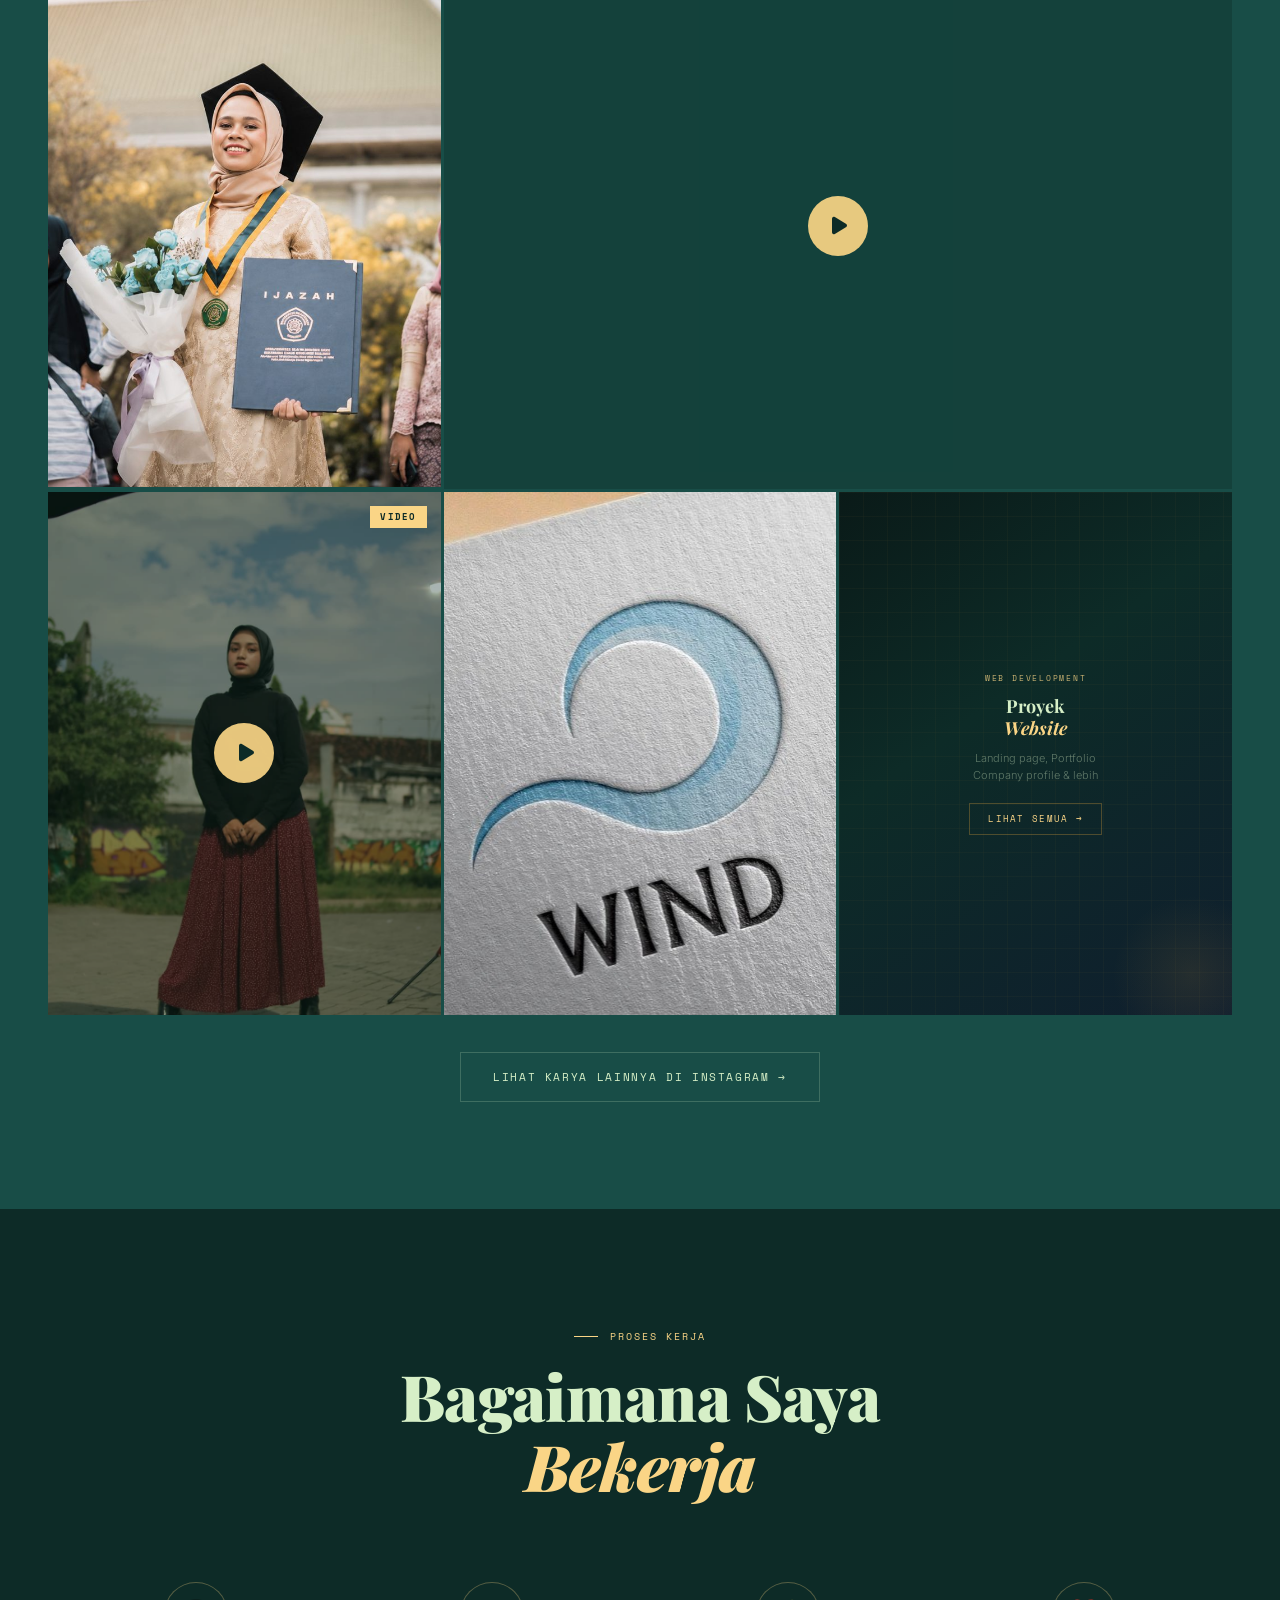
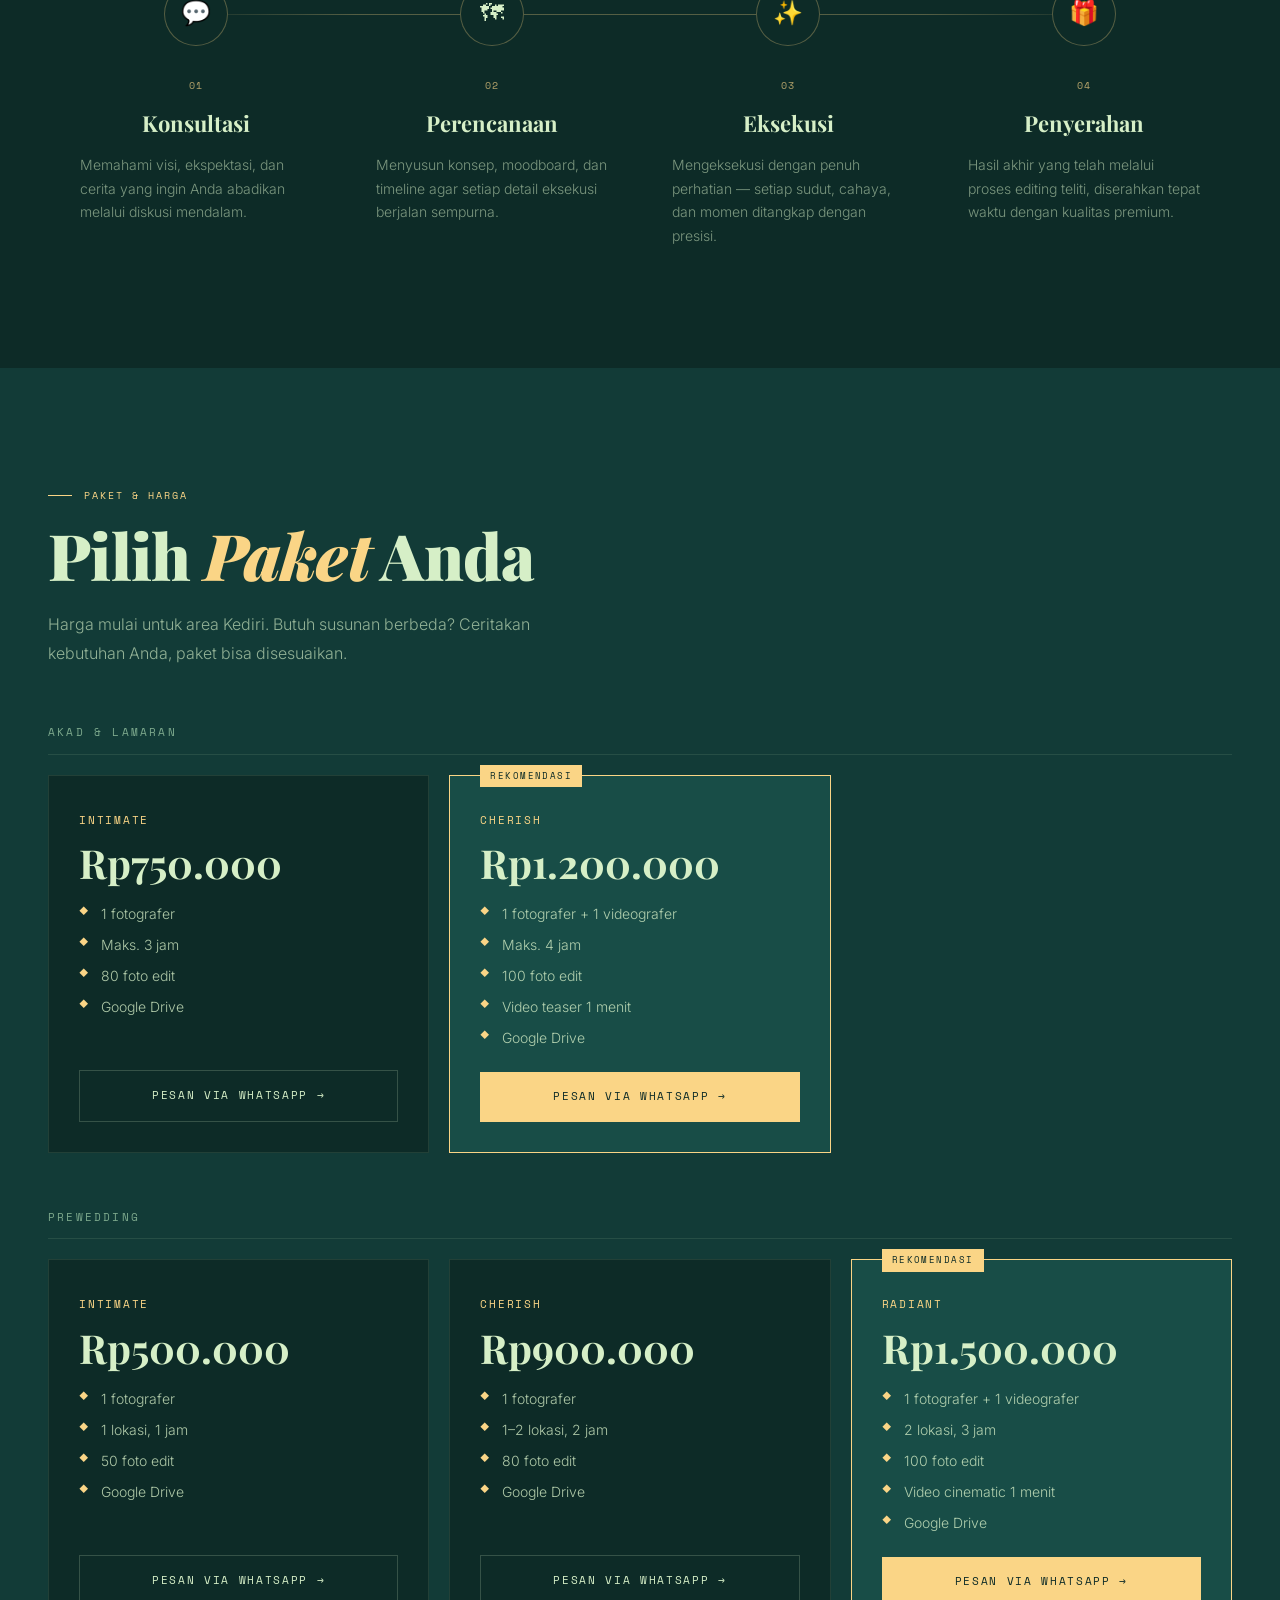
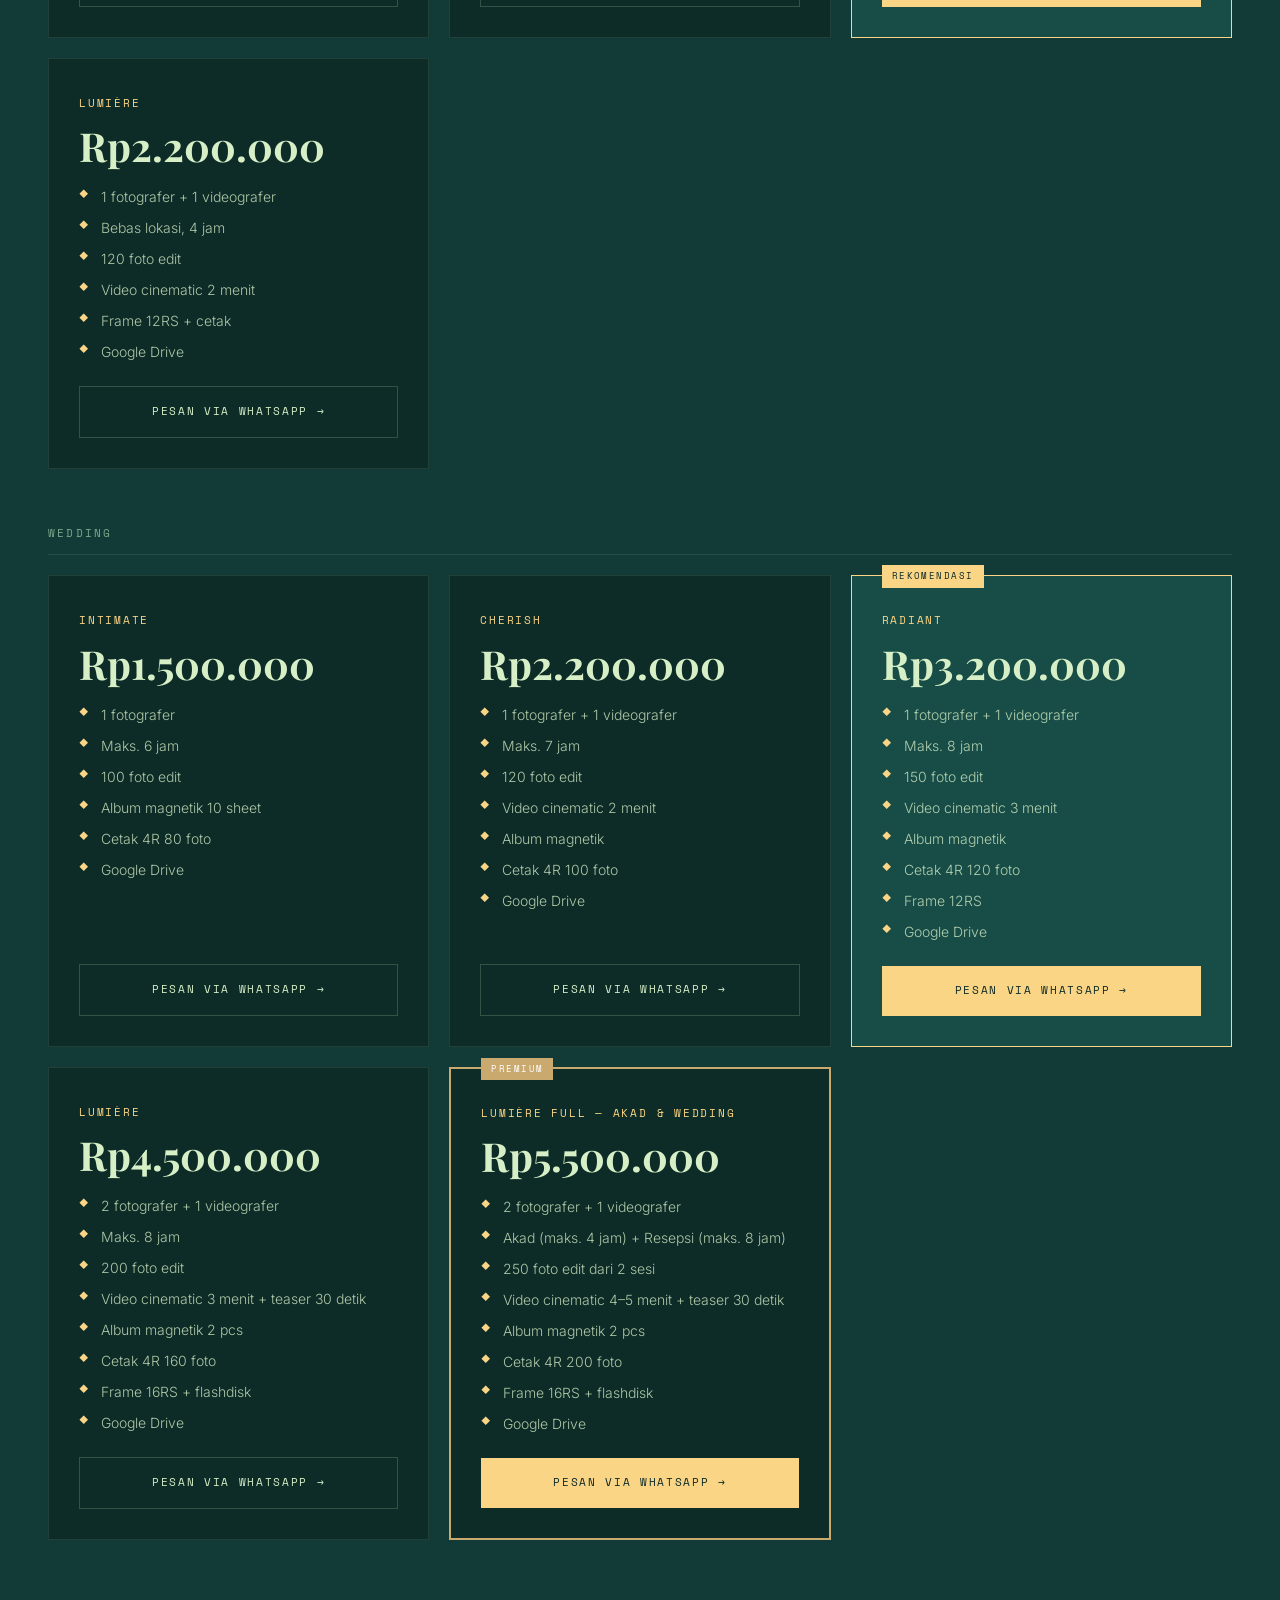
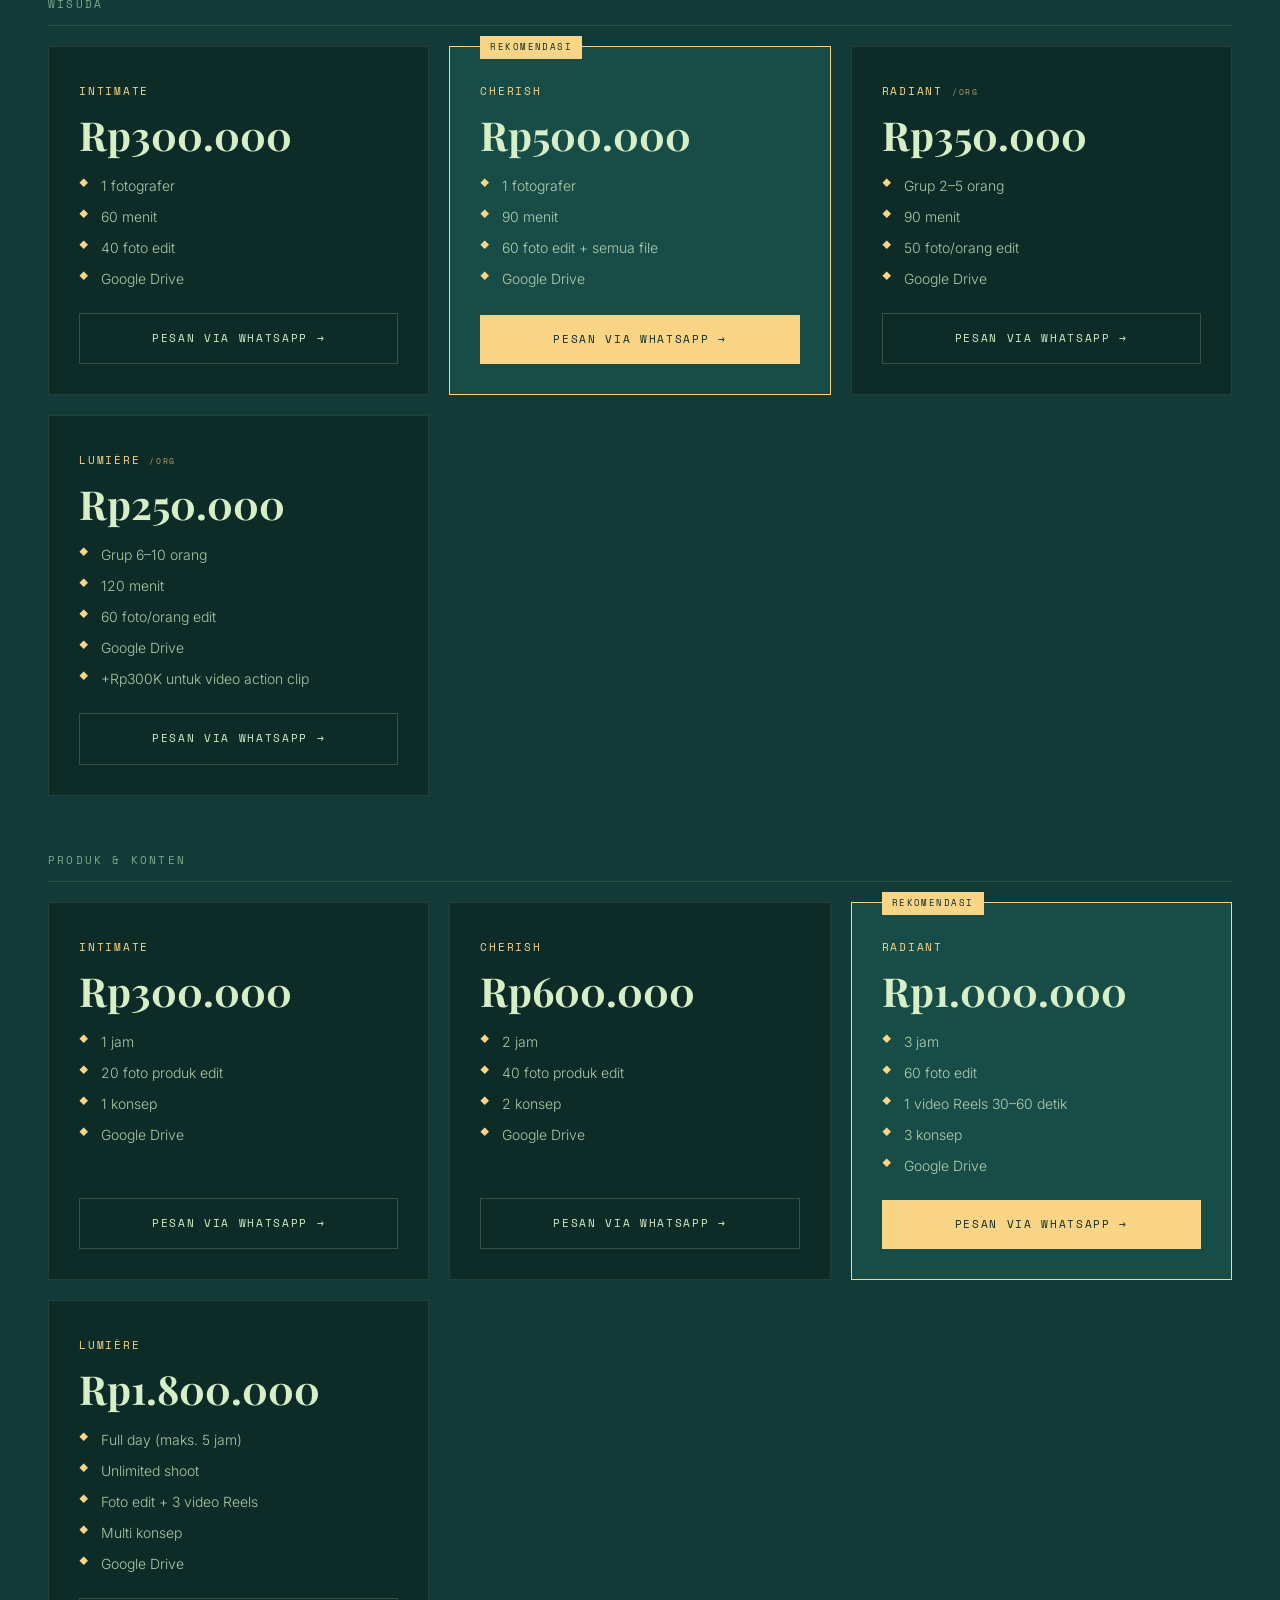
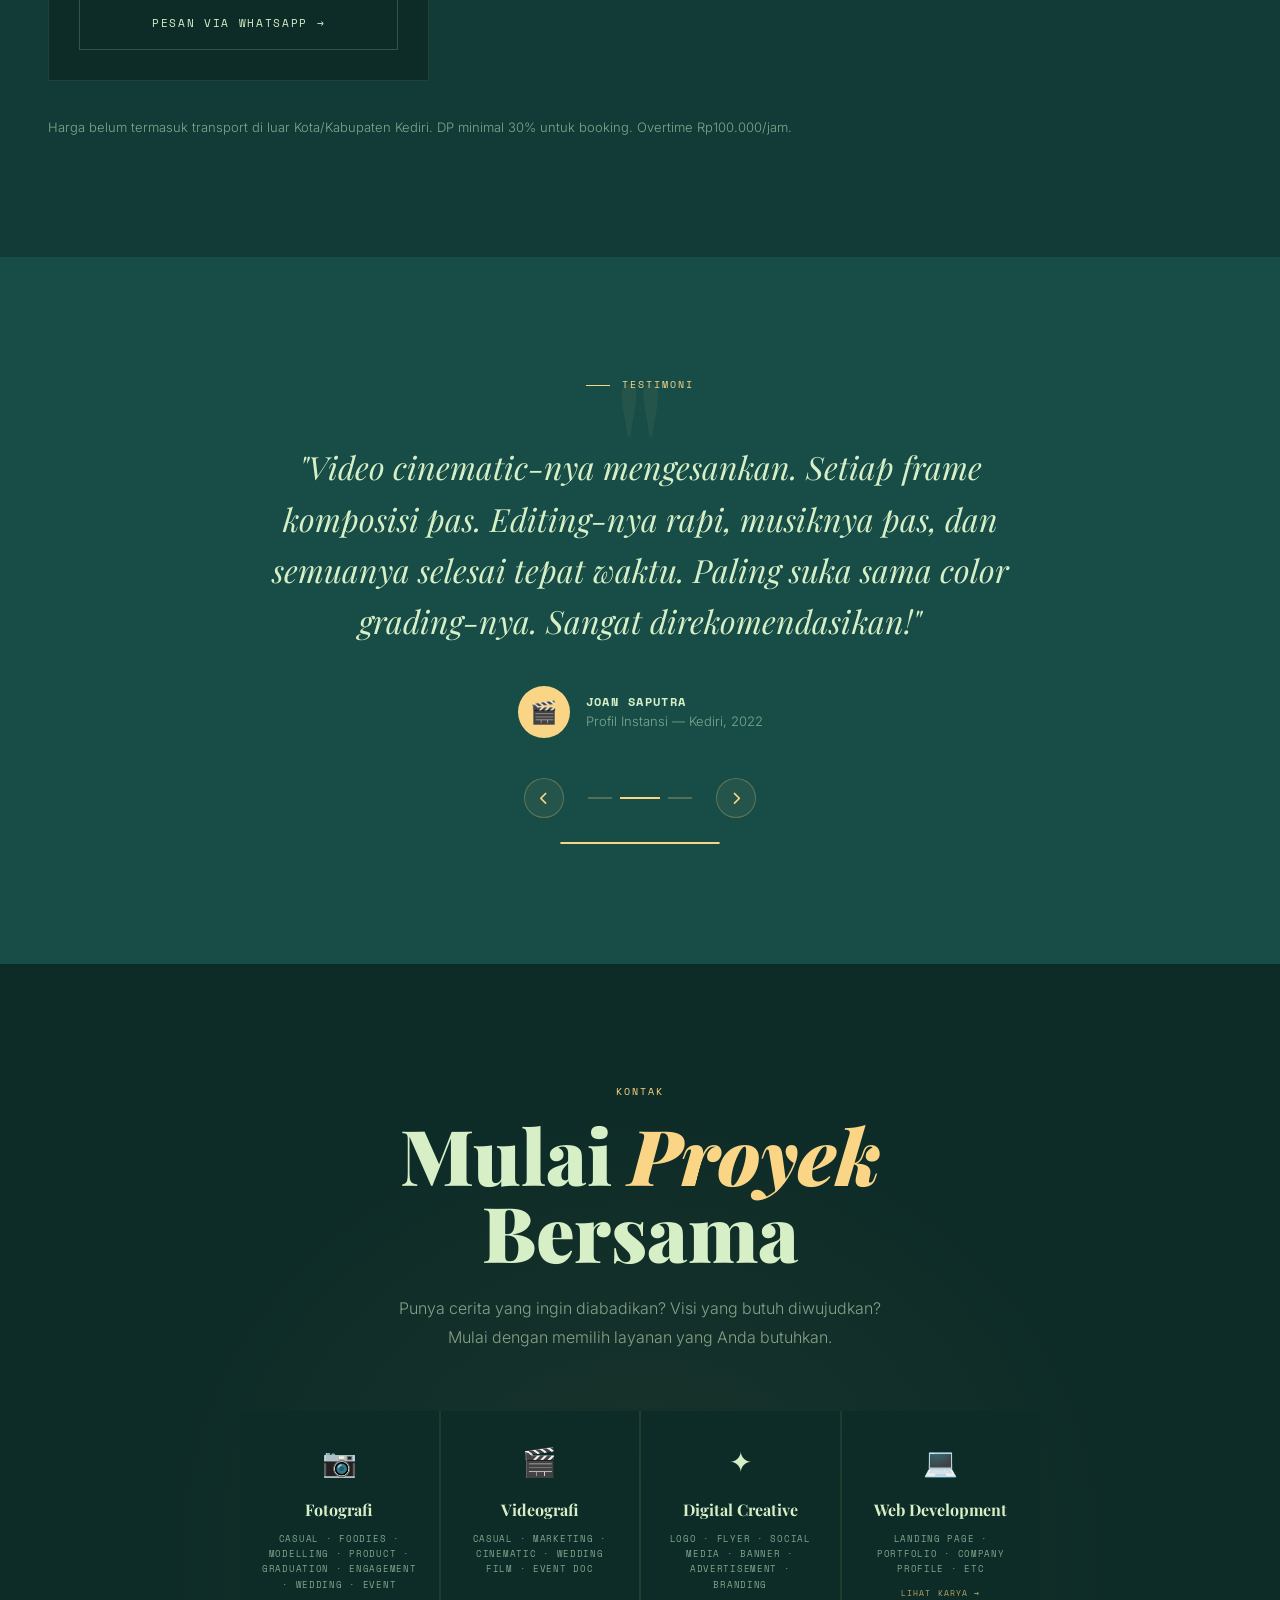
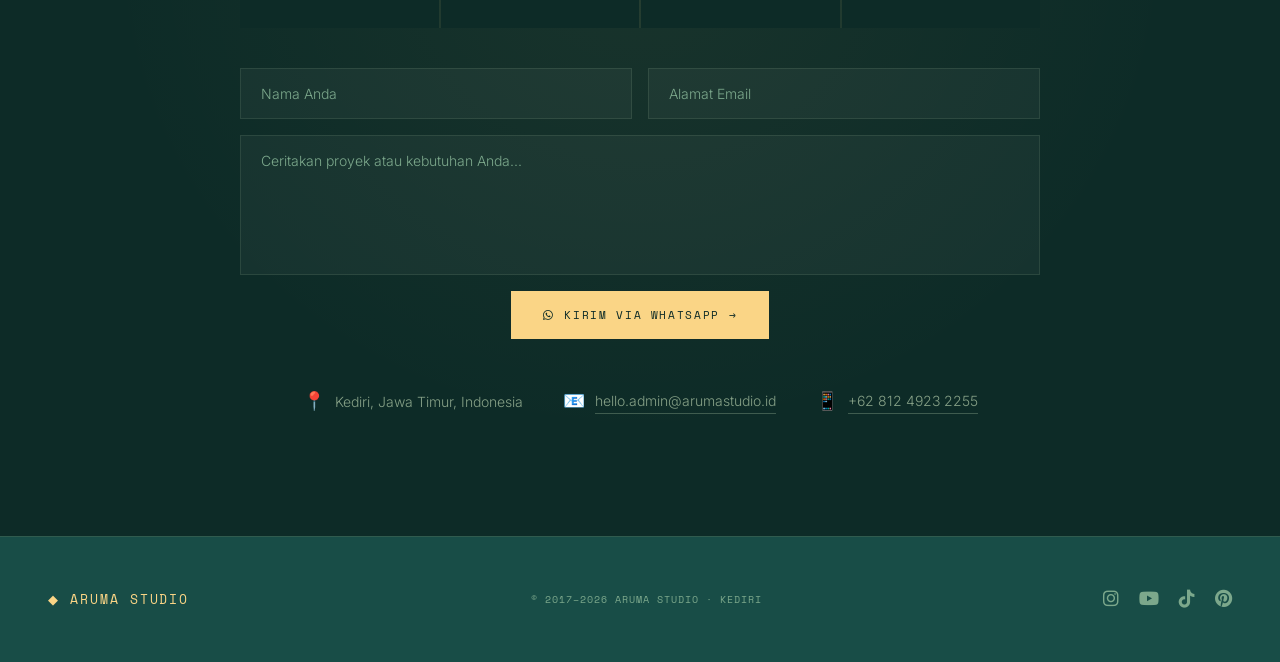
==== commit 56d0b33f: "Revisi paket Akad & tambah paket premium Lumière Full - Akad: hapus Radiant & Lumière (tidak relevan" ====
--- a/index.html
+++ b/index.html
@@ -330,7 +330,8 @@
         </ul>
         <a class="btn-secondary price-btn" href="https://wa.me/6281249232255?text=Halo%20Aruma%20Studio%2C%20saya%20tertarik%20dengan%20paket%20Akad%20Intimate%20%28Rp750.000%29.%20Apakah%20tanggal%20saya%20masih%20tersedia%3F" target="_blank" rel="noopener">Pesan via WhatsApp →</a>
       </div>
-      <div class="price-card reveal">
+      <div class="price-card featured reveal">
+        <div class="price-flag">Rekomendasi</div>
         <div class="price-name">Cherish</div>
         <div class="price-amount">Rp1.200.000</div>
         <ul class="price-list">
@@ -340,35 +341,7 @@
           <li>Video teaser 1 menit</li>
           <li>Google Drive</li>
         </ul>
-        <a class="btn-secondary price-btn" href="https://wa.me/6281249232255?text=Halo%20Aruma%20Studio%2C%20saya%20tertarik%20dengan%20paket%20Akad%20Cherish%20%28Rp1.200.000%29.%20Apakah%20tanggal%20saya%20masih%20tersedia%3F" target="_blank" rel="noopener">Pesan via WhatsApp →</a>
-      </div>
-      <div class="price-card featured reveal">
-        <div class="price-flag">Rekomendasi</div>
-        <div class="price-name">Radiant</div>
-        <div class="price-amount">Rp1.800.000</div>
-        <ul class="price-list">
-          <li>1 fotografer + 1 videografer</li>
-          <li>Maks. 5 jam</li>
-          <li>150 foto edit</li>
-          <li>Video highlight 2–3 menit</li>
-          <li>Frame 12RS + cetak</li>
-          <li>Google Drive</li>
-        </ul>
-        <a class="btn-primary price-btn" href="https://wa.me/6281249232255?text=Halo%20Aruma%20Studio%2C%20saya%20tertarik%20dengan%20paket%20Akad%20Radiant%20%28Rp1.800.000%29.%20Apakah%20tanggal%20saya%20masih%20tersedia%3F" target="_blank" rel="noopener">Pesan via WhatsApp →</a>
-      </div>
-      <div class="price-card reveal">
-        <div class="price-name">Lumière</div>
-        <div class="price-amount">Rp2.500.000</div>
-        <ul class="price-list">
-          <li>2 fotografer + 1 videografer</li>
-          <li>Maks. 6 jam</li>
-          <li>200 foto edit</li>
-          <li>Video highlight 3 menit</li>
-          <li>Frame 16RS + cetak</li>
-          <li>Album magnetik</li>
-          <li>Google Drive</li>
-        </ul>
-        <a class="btn-secondary price-btn" href="https://wa.me/6281249232255?text=Halo%20Aruma%20Studio%2C%20saya%20tertarik%20dengan%20paket%20Akad%20Lumi%C3%A8re%20%28Rp2.500.000%29.%20Apakah%20tanggal%20saya%20masih%20tersedia%3F" target="_blank" rel="noopener">Pesan via WhatsApp →</a>
+        <a class="btn-primary price-btn" href="https://wa.me/6281249232255?text=Halo%20Aruma%20Studio%2C%20saya%20tertarik%20dengan%20paket%20Akad%20Cherish%20%28Rp1.200.000%29.%20Apakah%20tanggal%20saya%20masih%20tersedia%3F" target="_blank" rel="noopener">Pesan via WhatsApp →</a>
       </div>
     </div>
 
@@ -485,6 +458,22 @@
           <li>Google Drive</li>
         </ul>
         <a class="btn-secondary price-btn" href="https://wa.me/6281249232255?text=Halo%20Aruma%20Studio%2C%20saya%20tertarik%20dengan%20paket%20Wedding%20Lumi%C3%A8re%20%28Rp4.500.000%29.%20Apakah%20tanggal%20saya%20masih%20tersedia%3F" target="_blank" rel="noopener">Pesan via WhatsApp →</a>
+      </div>
+      <div class="price-card reveal" style="border:2px solid var(--accent,#c9a96e);">
+        <div class="price-flag" style="background:var(--accent,#c9a96e);color:#fff;">Premium</div>
+        <div class="price-name">Lumière Full — Akad &amp; Wedding</div>
+        <div class="price-amount">Rp5.500.000</div>
+        <ul class="price-list">
+          <li>2 fotografer + 1 videografer</li>
+          <li>Akad (maks. 4 jam) + Resepsi (maks. 8 jam)</li>
+          <li>250 foto edit dari 2 sesi</li>
+          <li>Video cinematic 4–5 menit + teaser 30 detik</li>
+          <li>Album magnetik 2 pcs</li>
+          <li>Cetak 4R 200 foto</li>
+          <li>Frame 16RS + flashdisk</li>
+          <li>Google Drive</li>
+        </ul>
+        <a class="btn-primary price-btn" href="https://wa.me/6281249232255?text=Halo%20Aruma%20Studio%2C%20saya%20tertarik%20dengan%20paket%20Lumi%C3%A8re%20Full%20Akad%20%26%20Wedding%20%28Rp5.500.000%29.%20Apakah%20tanggal%20saya%20masih%20tersedia%3F" target="_blank" rel="noopener">Pesan via WhatsApp →</a>
       </div>
     </div>
 
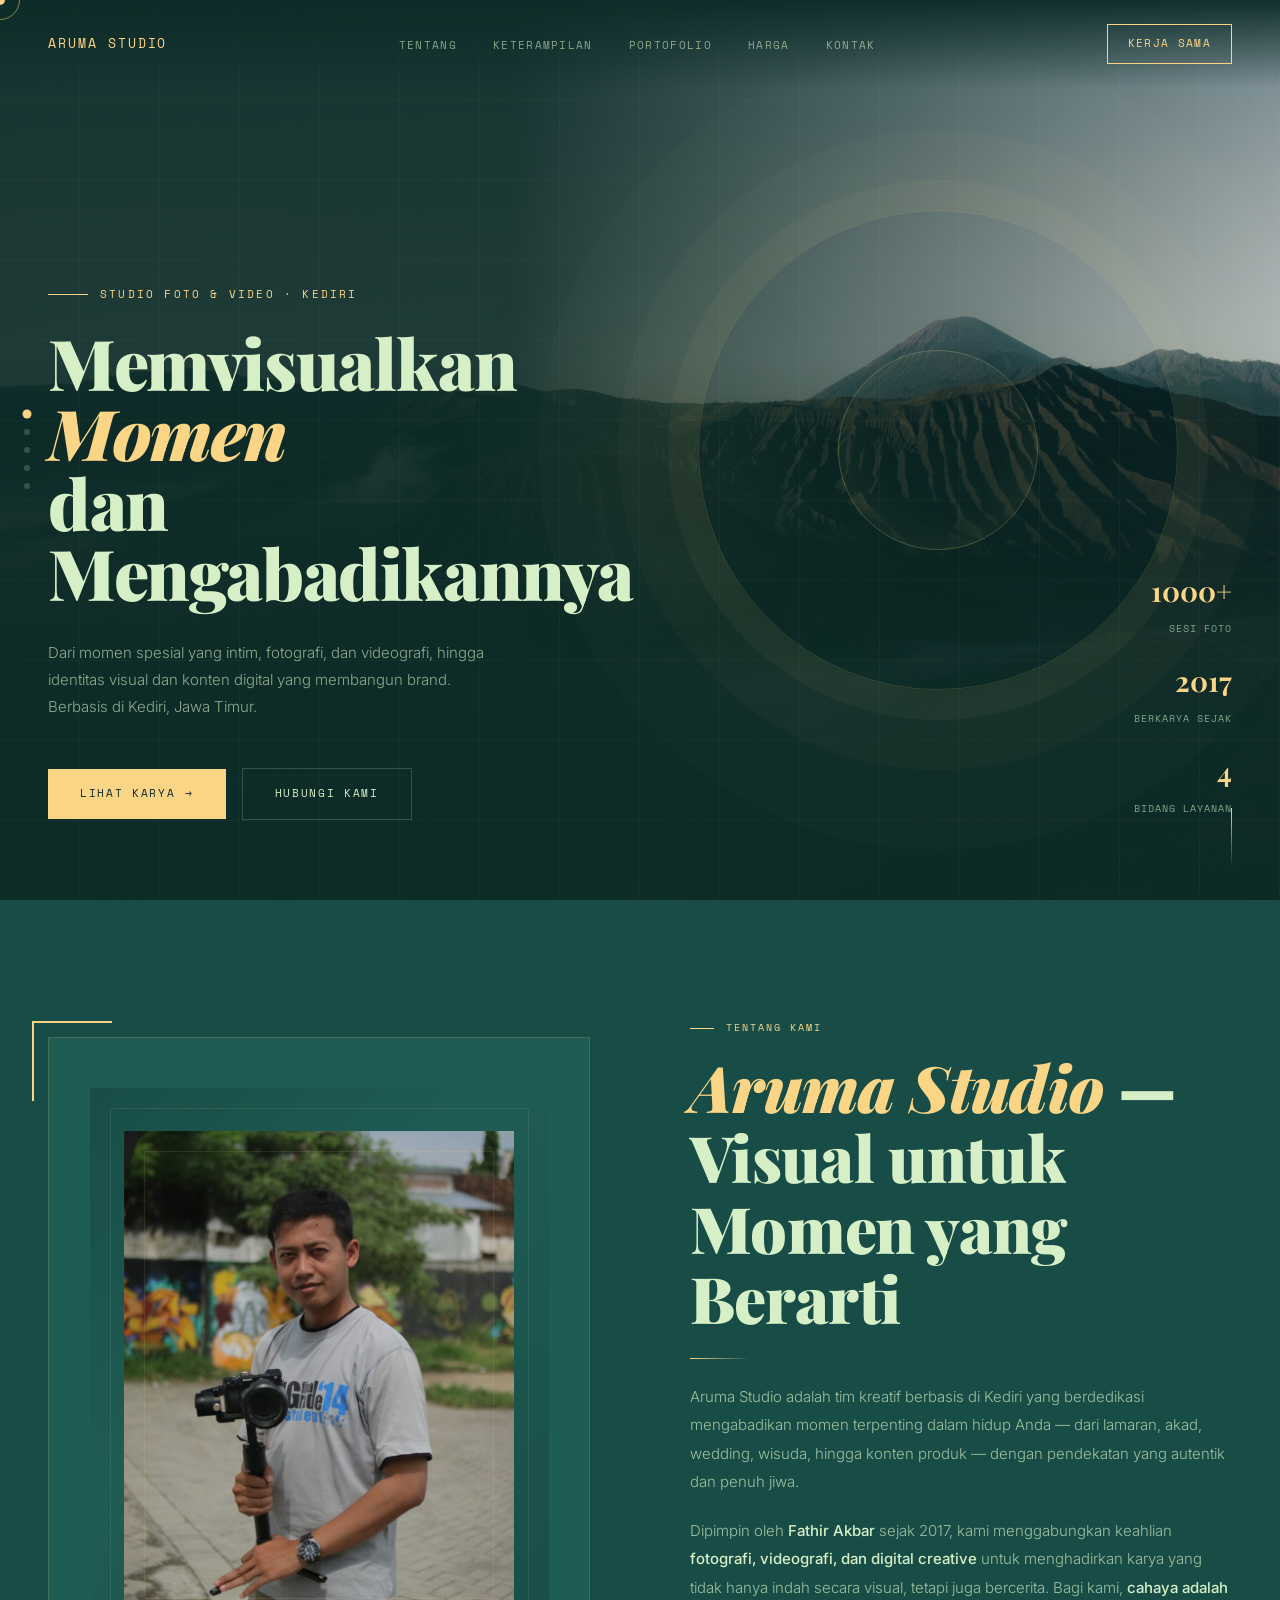
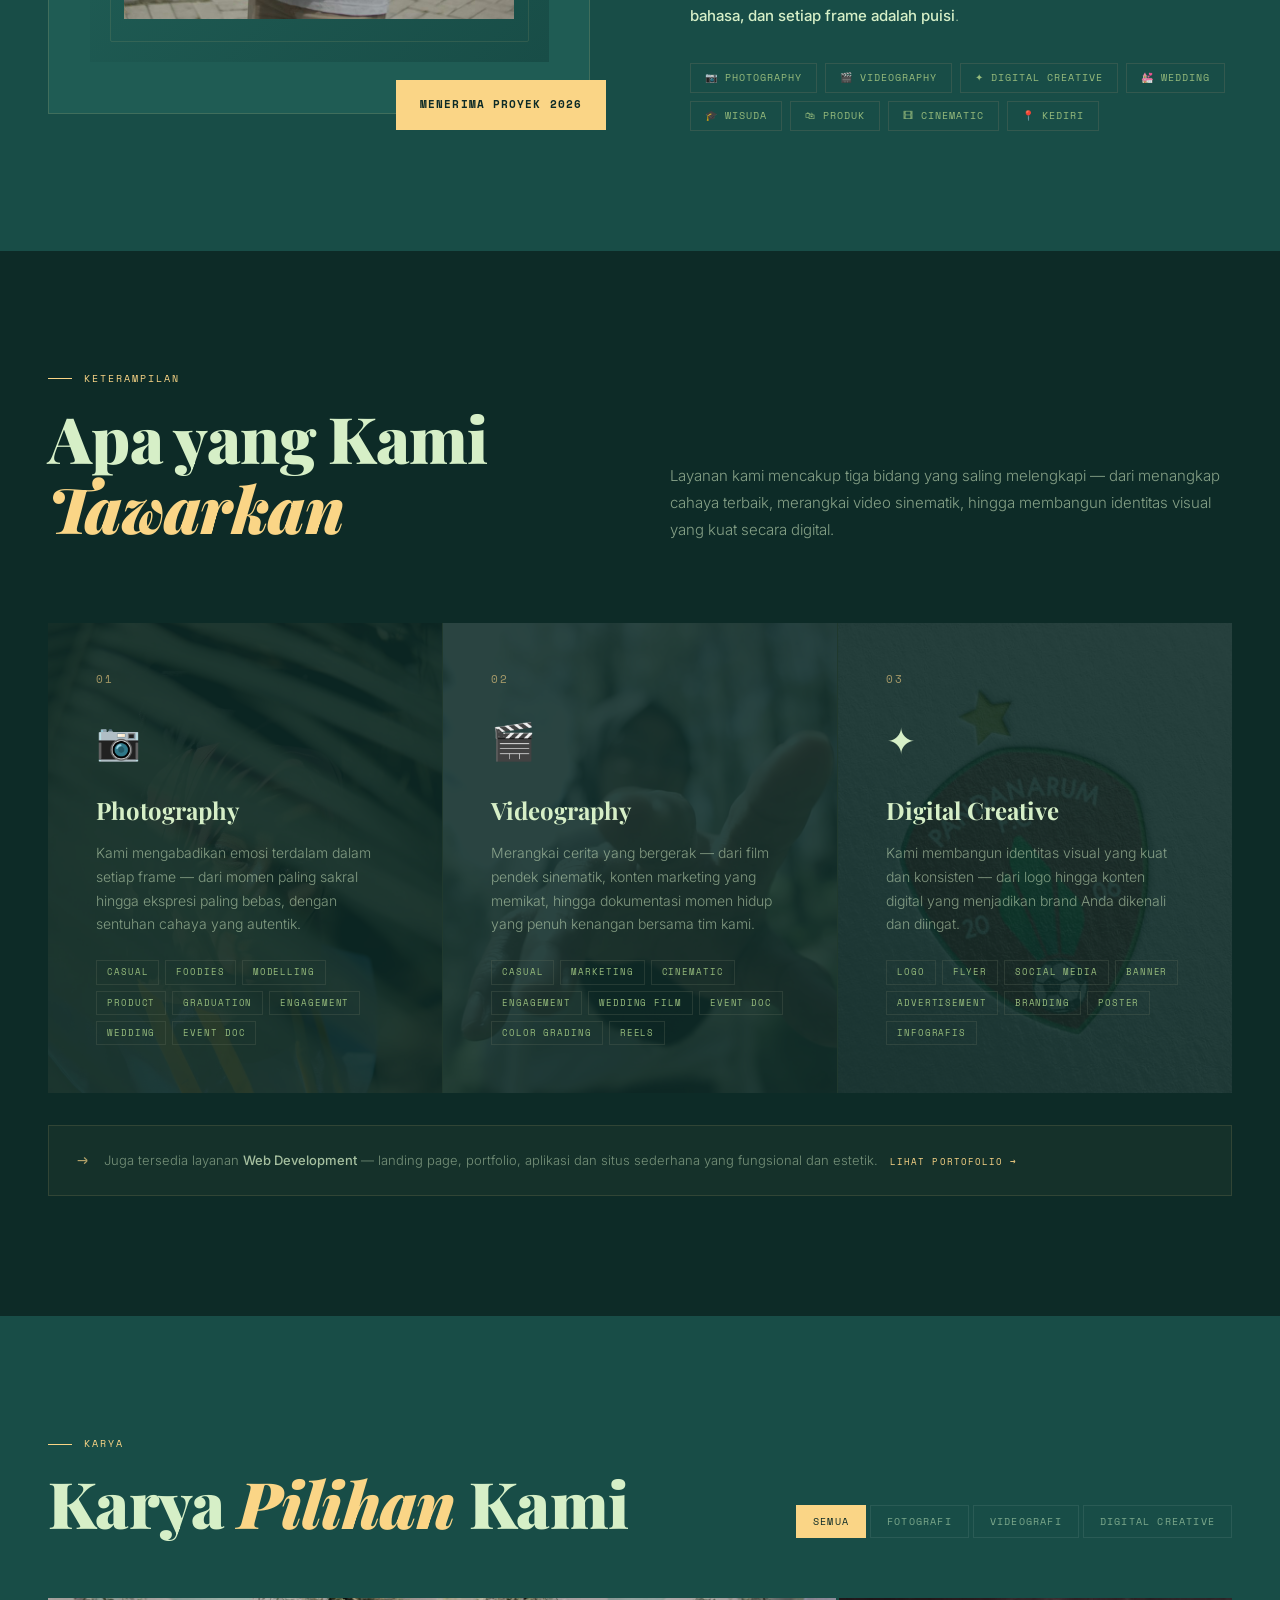
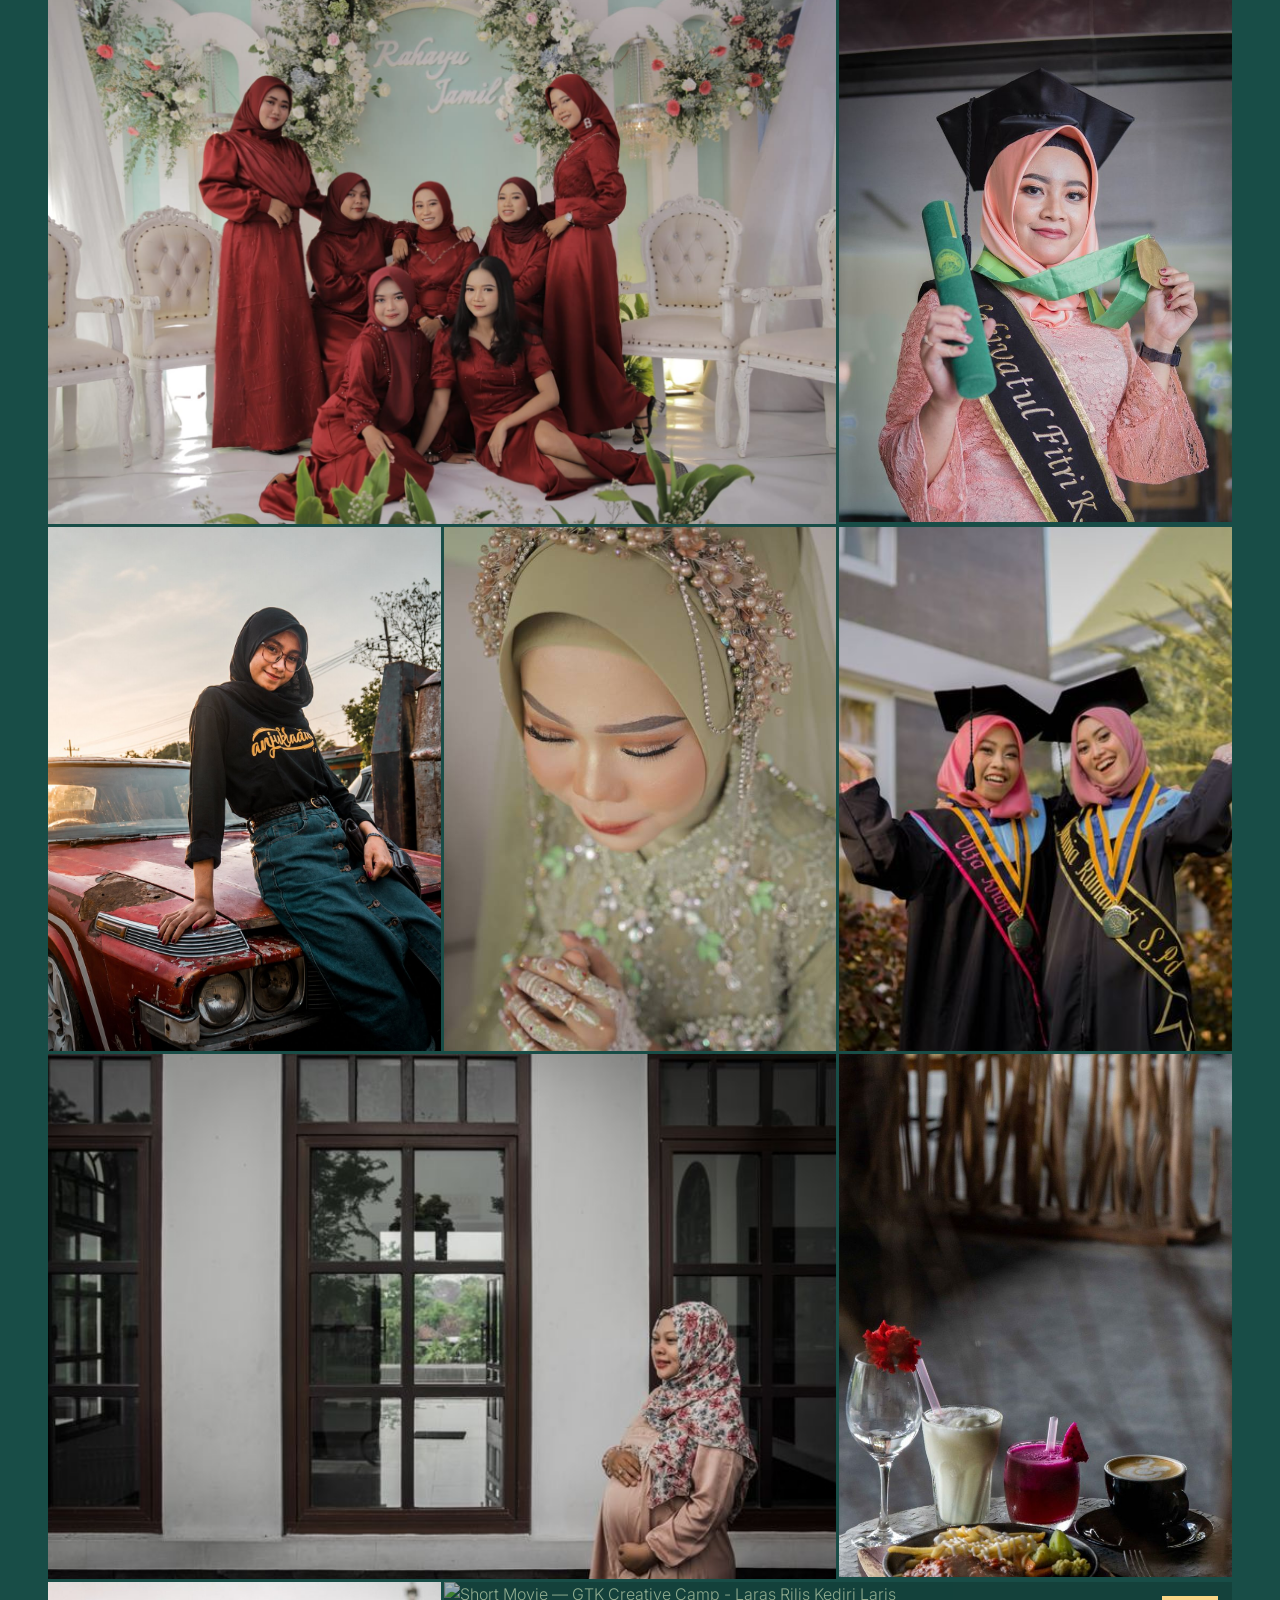
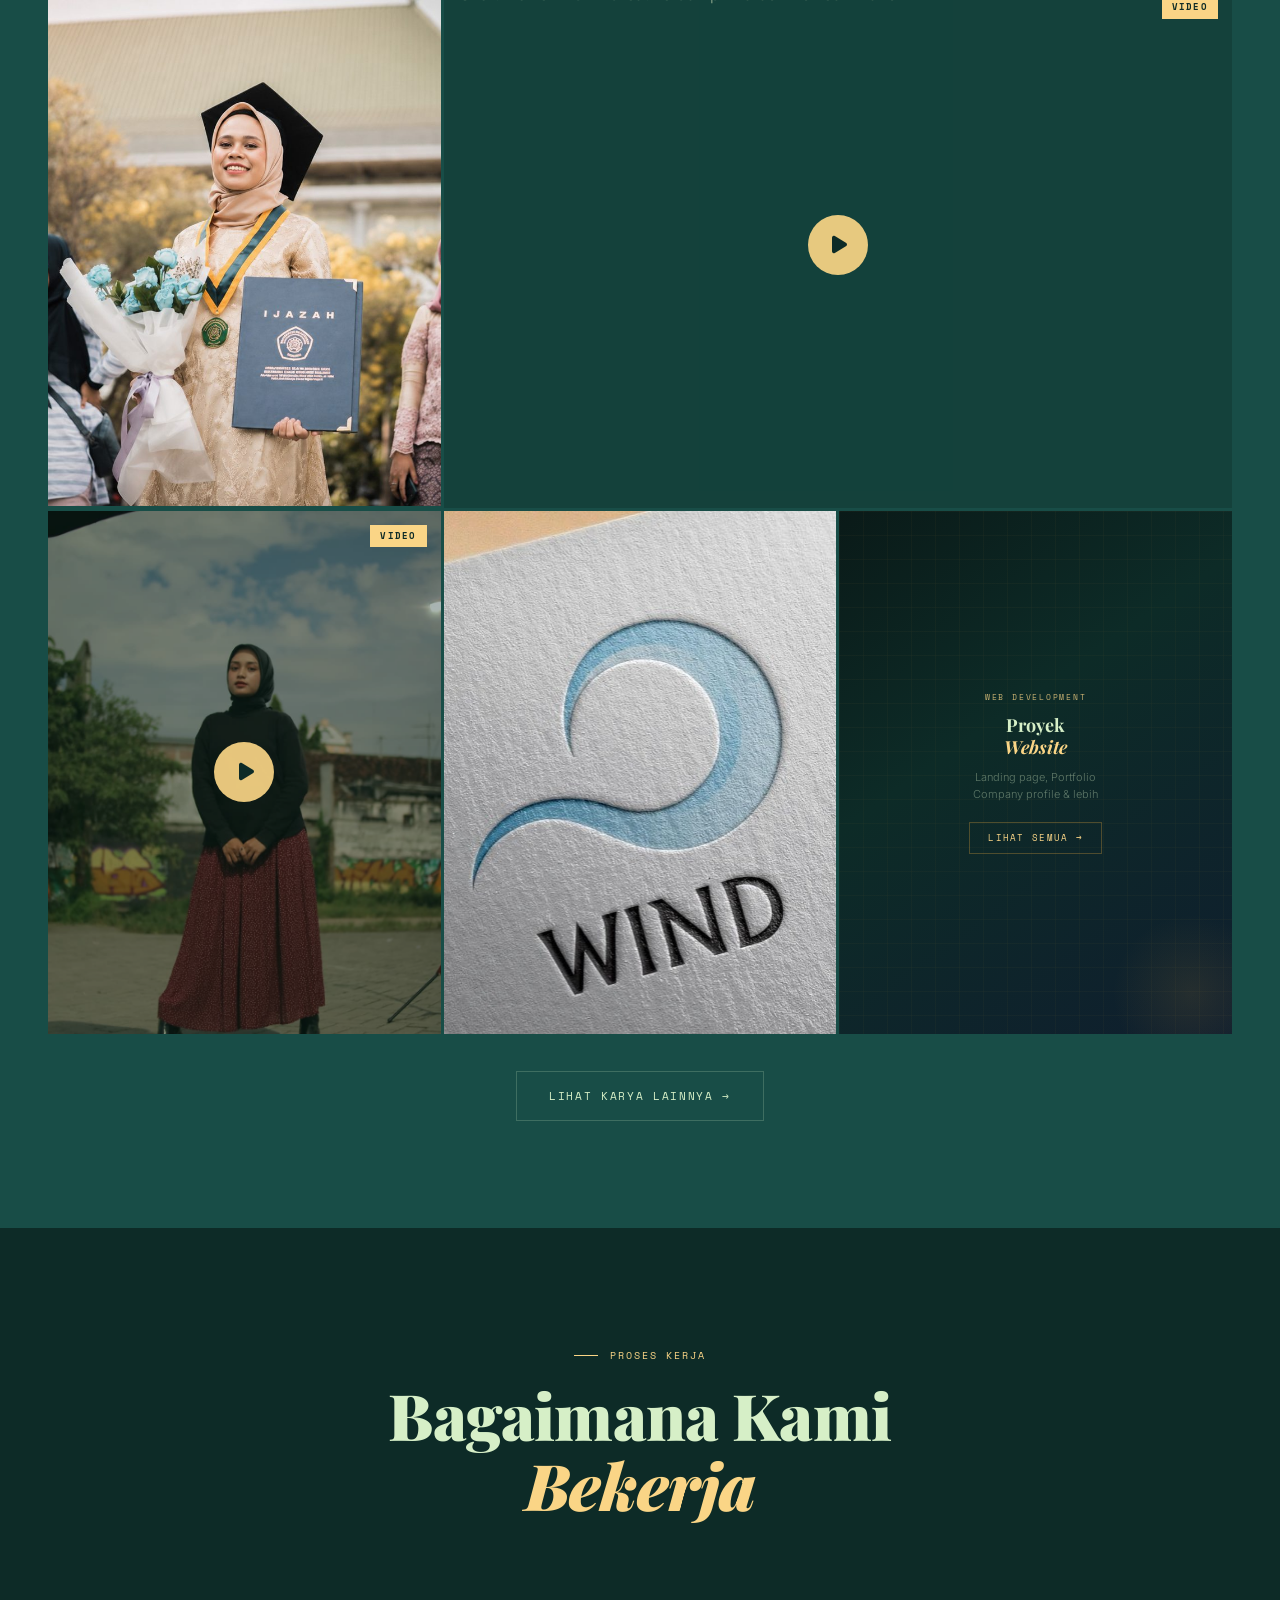
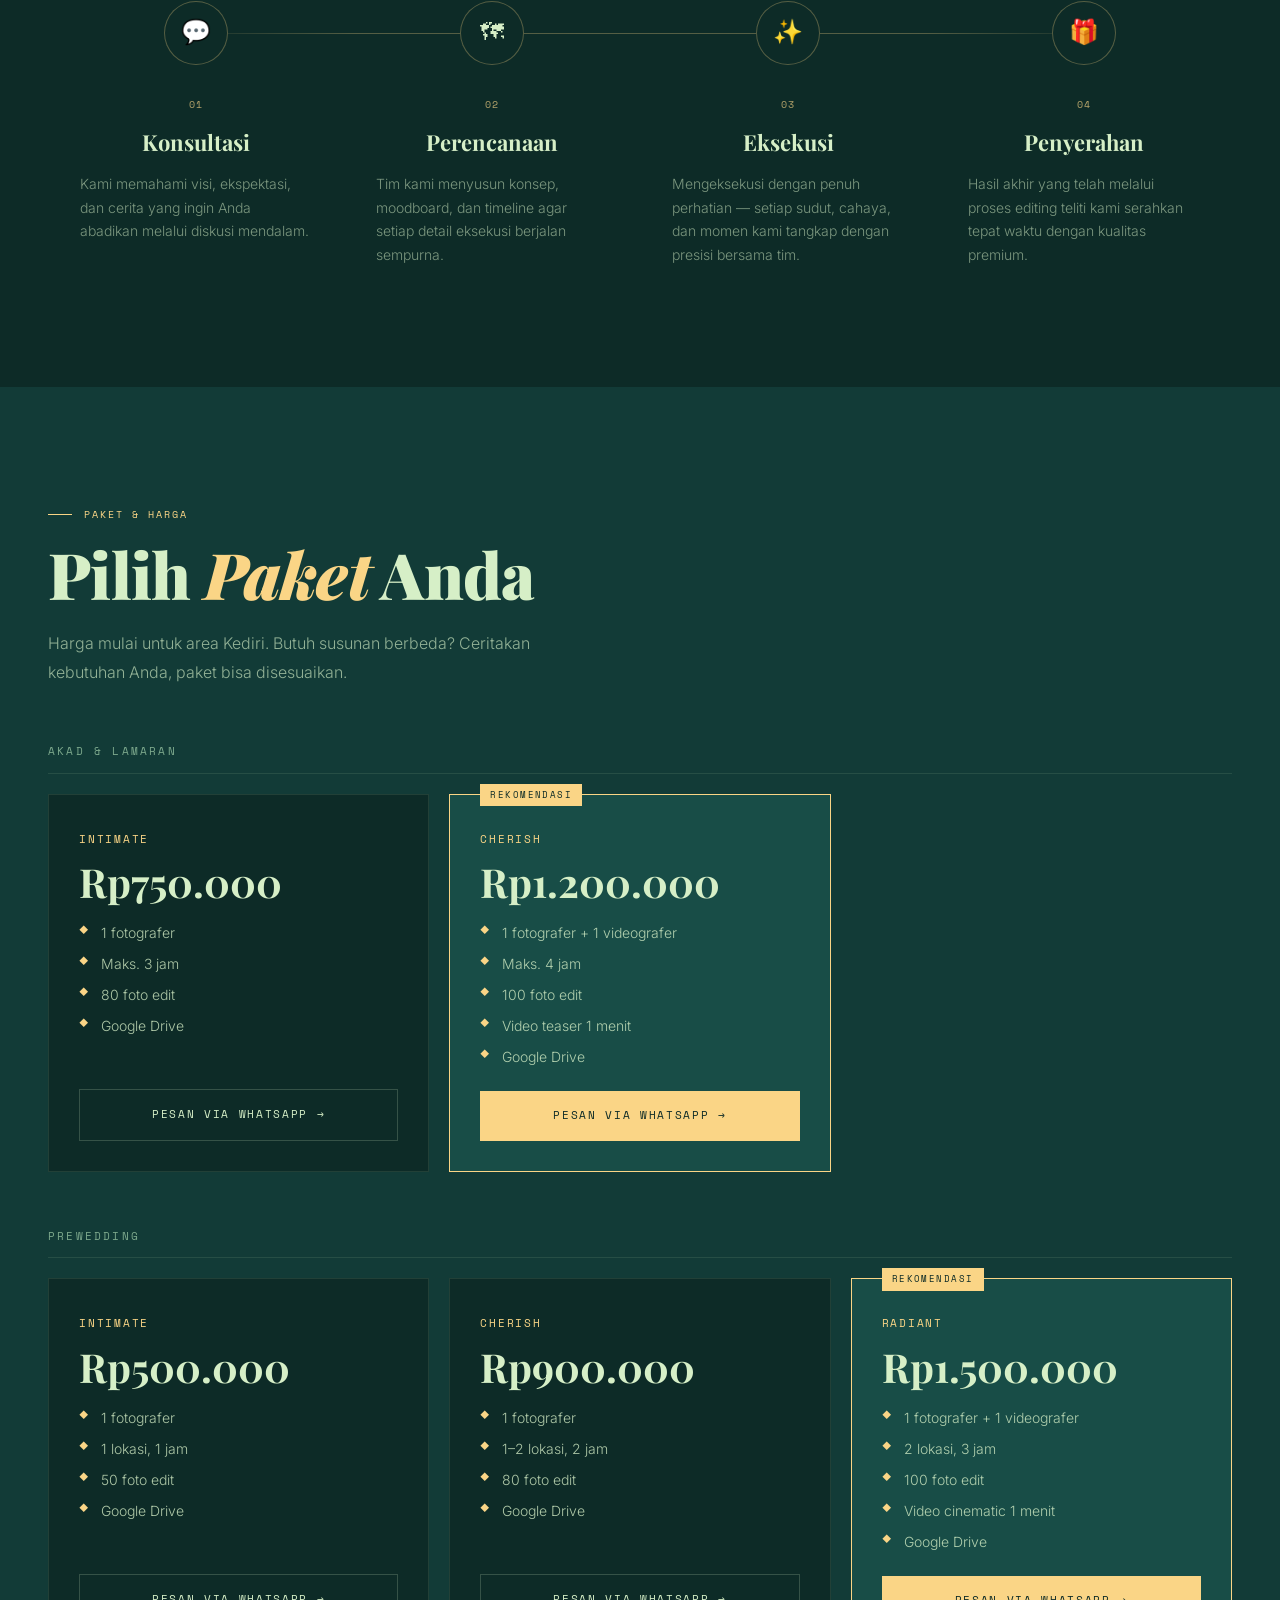
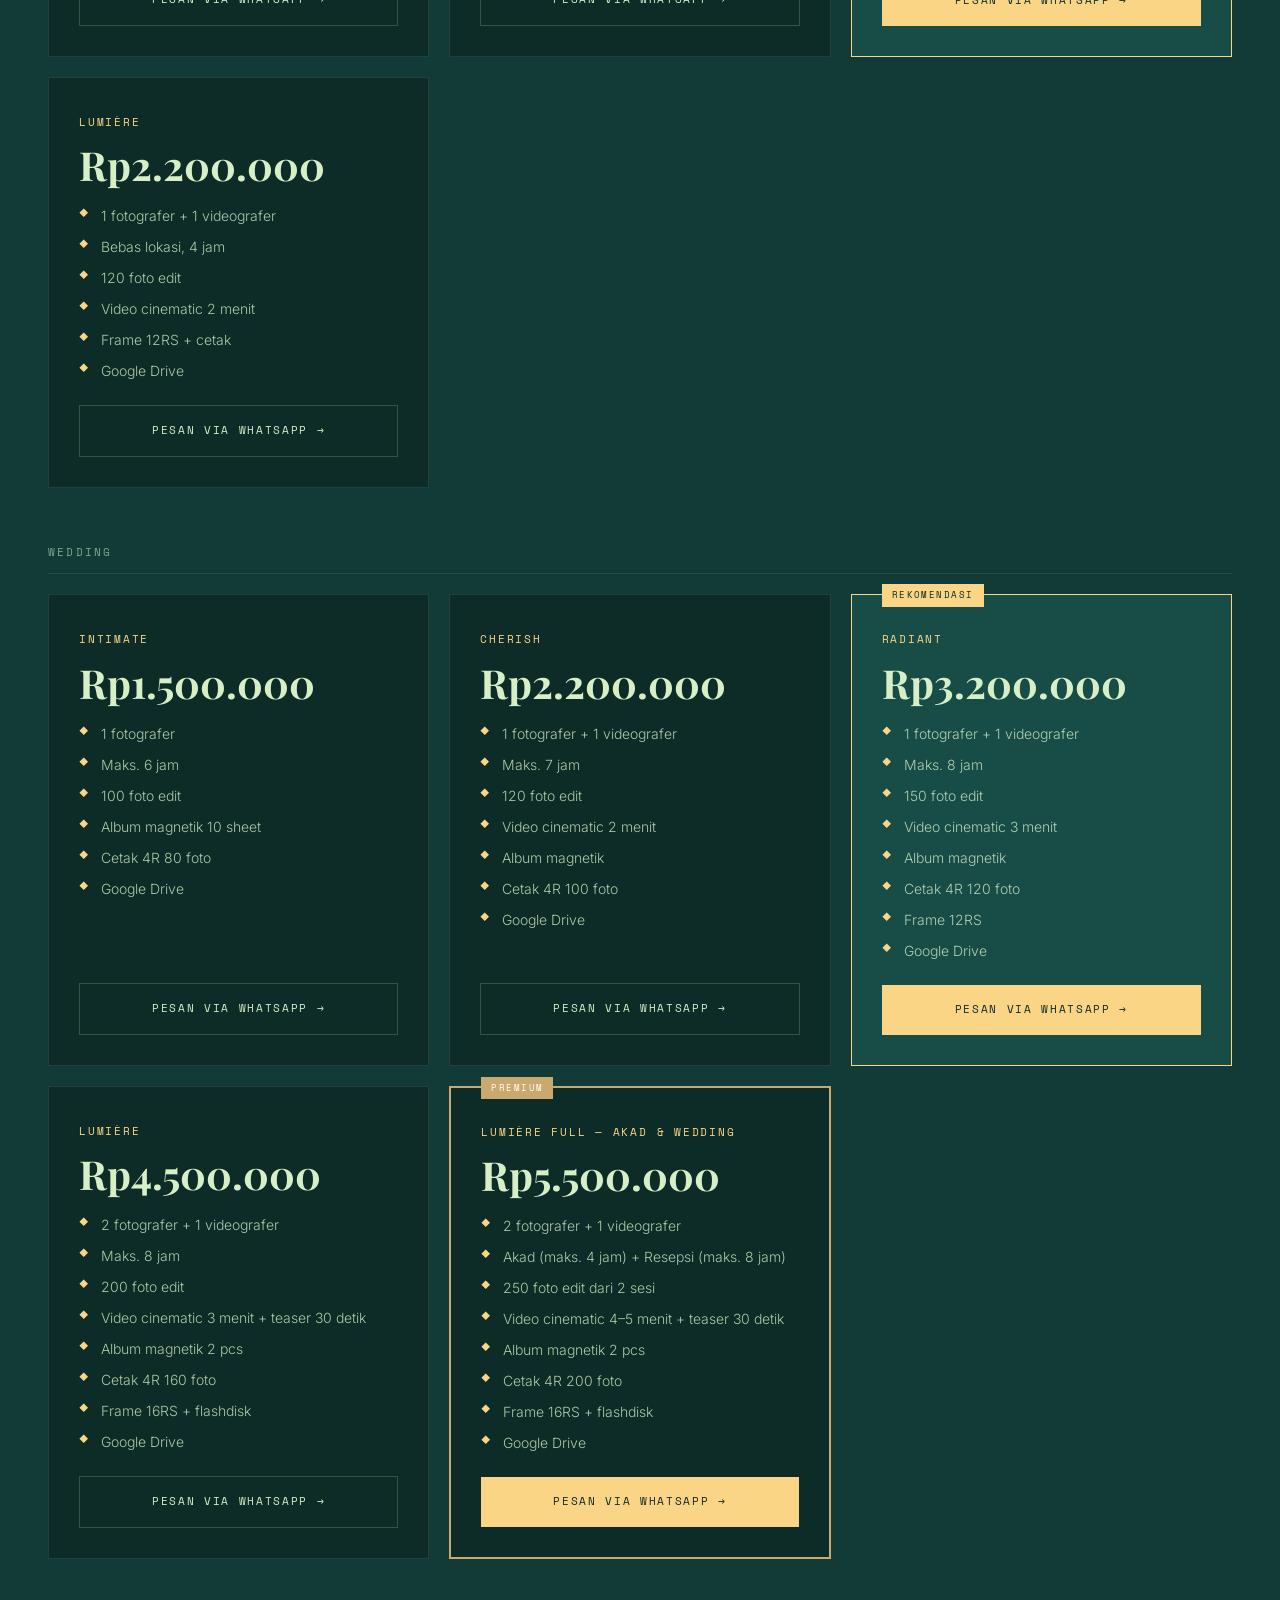
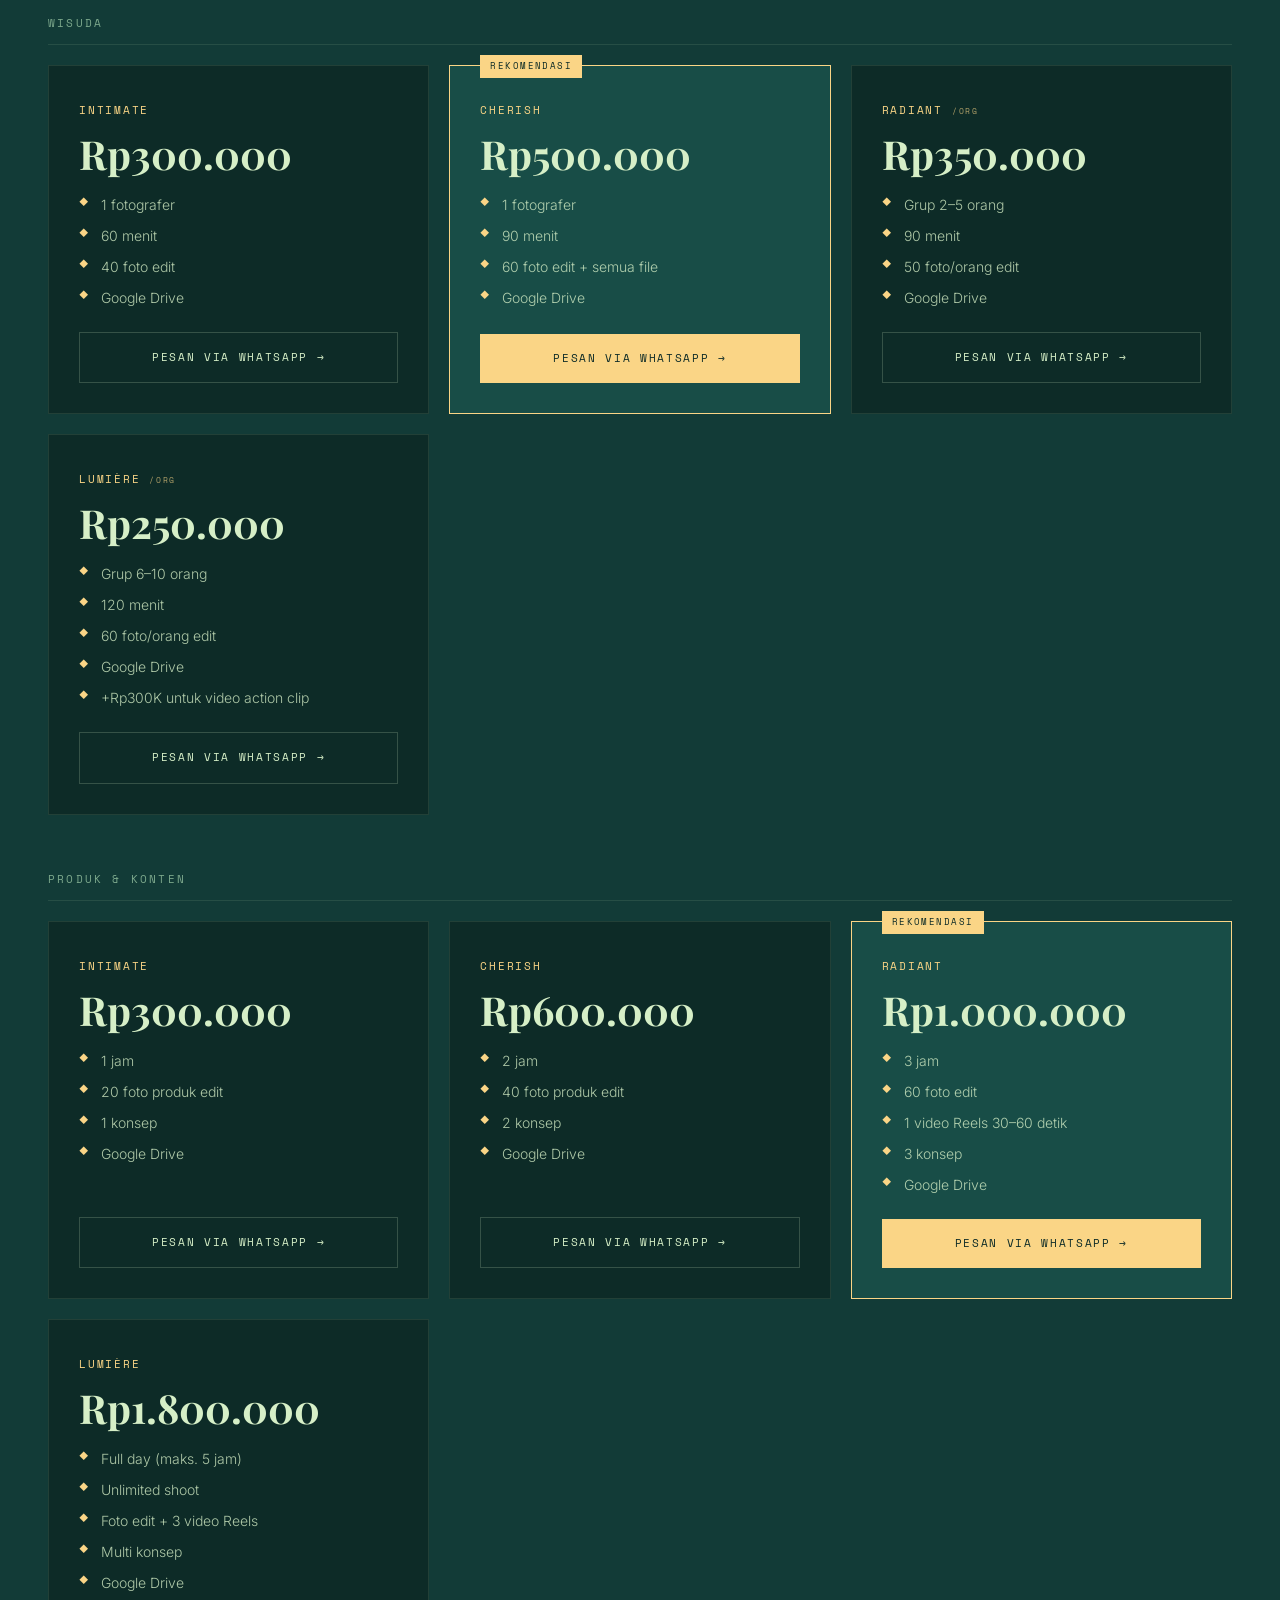
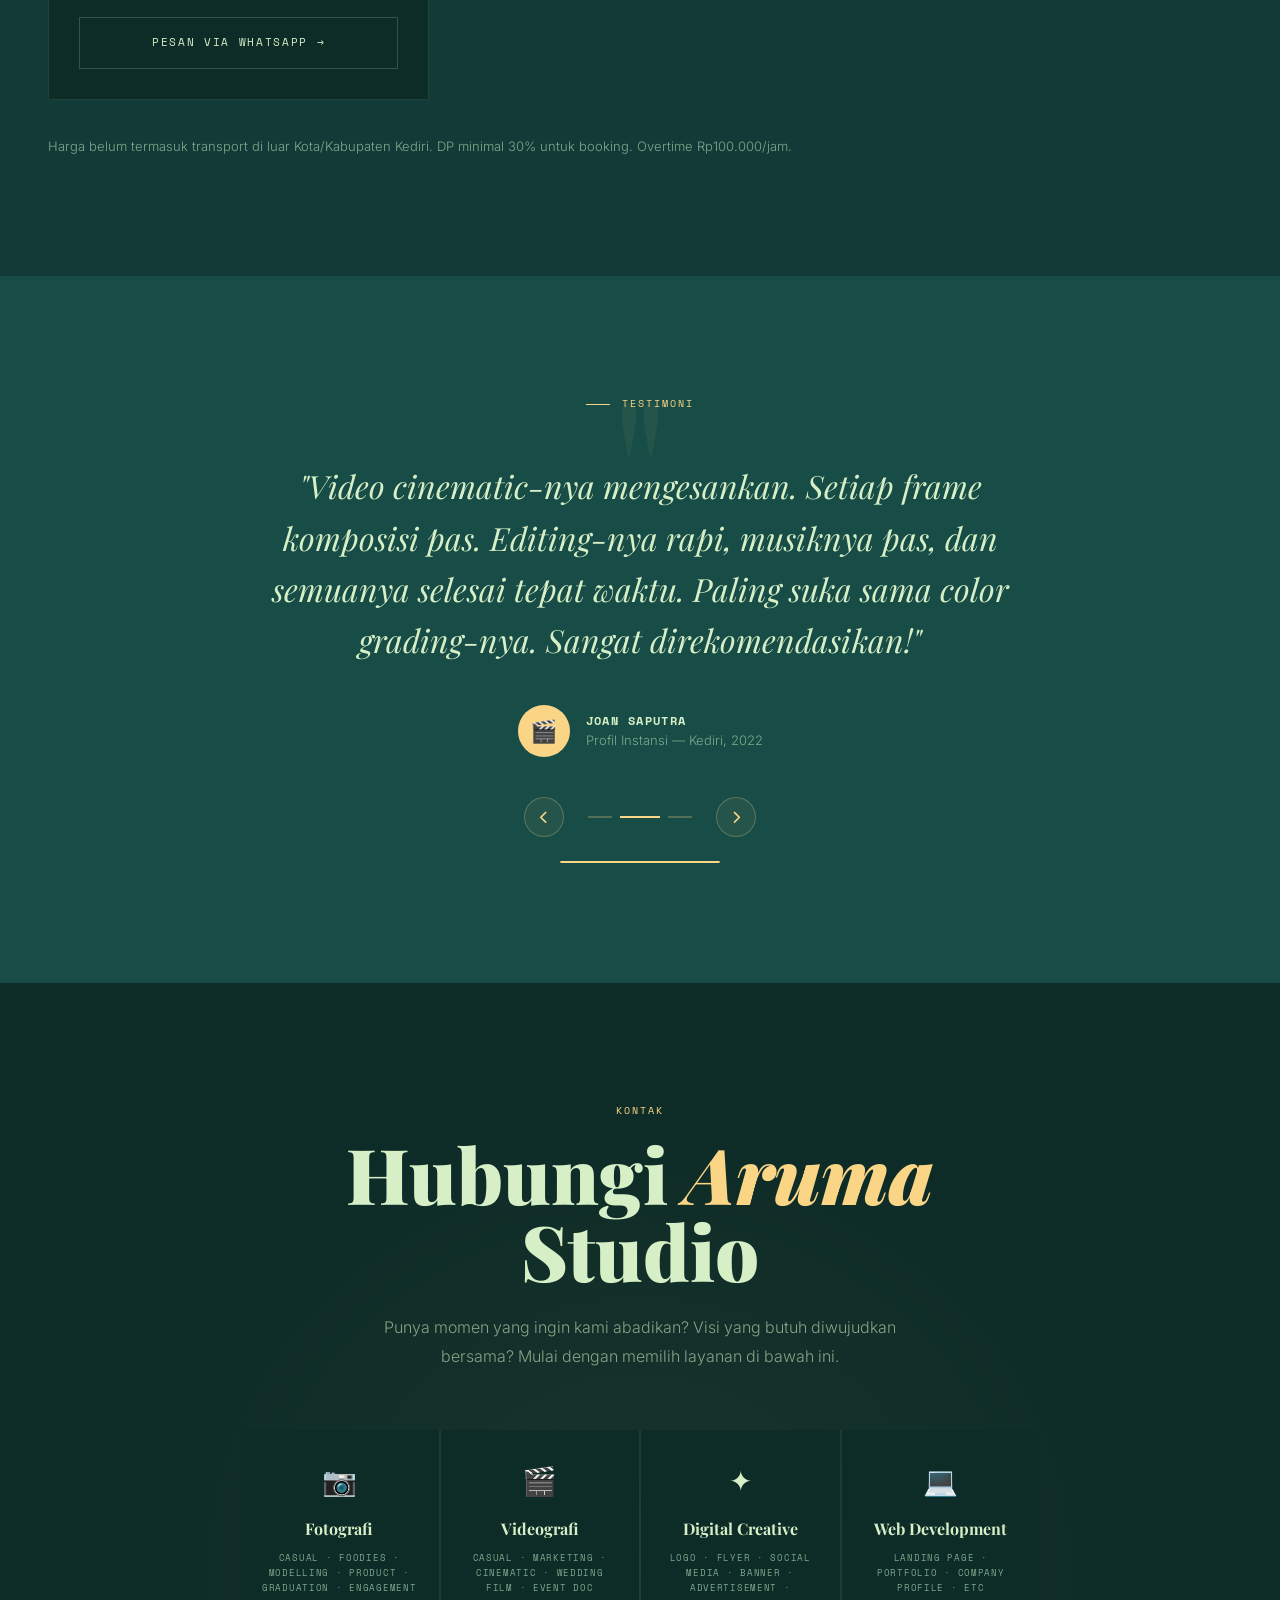
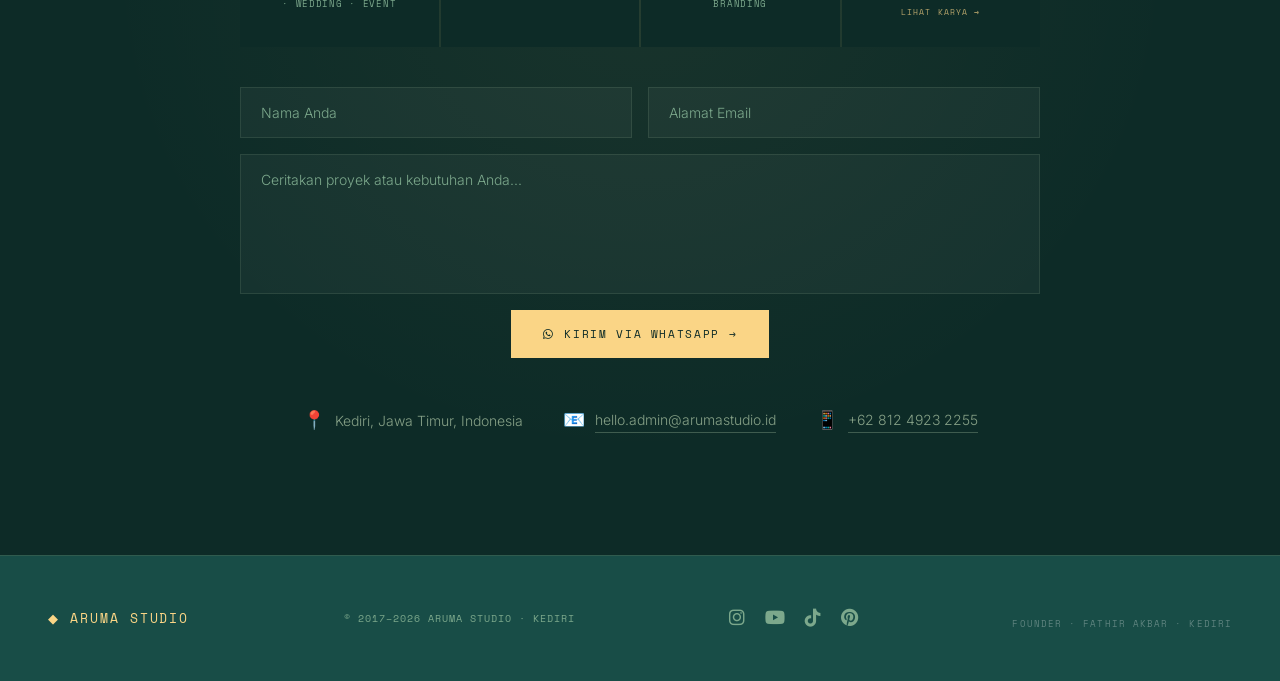
==== commit 11ac52fa: "Reframe landing page dari personal ke Aruma Studio brand - About: ubah "Tentang Saya / Freelancer" →" ====
--- a/index.html
+++ b/index.html
@@ -96,7 +96,7 @@
   <div class="hero-lens"></div>
   <div class="hero-content">
     <!-- GANTI TEKS DI SINI: eyebrow, judul, subjudul, deskripsi -->
-    <div class="hero-eyebrow">Fotografer &amp; Videografer · Kediri</div>
+    <div class="hero-eyebrow">Studio Foto &amp; Video · Kediri</div>
     <h1 class="hero-title">
       Memvisualkan
       <em>Momen</em>
@@ -111,7 +111,7 @@
         Lihat Karya
         <span>→</span>
       </a>
-      <a href="#contact" class="btn-secondary">Hubungi Saya</a>
+      <a href="#contact" class="btn-secondary">Hubungi Kami</a>
     </div>
   </div>
   <!-- GANTI ANGKA DI SINI -->
@@ -149,26 +149,24 @@
     </div>
     <div class="about-text">
       <!-- GANTI TEKS DI SINI: judul & paragraf bio -->
-      <div class="section-label reveal">Tentang Saya</div>
-      <h2 class="section-title reveal reveal-delay-1">Seorang <em>Freelancer</em> dengan Idealistic Art</h2>
+      <div class="section-label reveal">Tentang Kami</div>
+      <h2 class="section-title reveal reveal-delay-1"><em>Aruma Studio</em> — Visual untuk Momen yang Berarti</h2>
       <div class="divider reveal reveal-delay-2"></div>
       <p class="reveal reveal-delay-2">
-        Saya adalah <strong>visual storyteller</strong> yang percaya bahwa setiap momen berharga diabadikan dengan cara yang autentik dan penuh makna. Perjalanan saya di dunia visual dimulai dari kecintaan terhadap alam dan kesenian.
+        Aruma Studio adalah tim kreatif berbasis di Kediri yang berdedikasi mengabadikan momen terpenting dalam hidup Anda — dari lamaran, akad, wedding, wisuda, hingga konten produk — dengan pendekatan yang autentik dan penuh jiwa.
       </p>
       <p class="reveal reveal-delay-3">
-        Dengan berbagai bidang yang saling melengkapi — <strong>photography</strong>, videografi, dan digital creative — saya membawa perspektif artistik yang penuh ke setiap proyek. Bagi saya, <strong>cahaya adalah bahasa, dan setiap frame adalah puisi</strong>.
+        Dipimpin oleh <strong>Fathir Akbar</strong> sejak 2017, kami menggabungkan keahlian <strong>fotografi, videografi, dan digital creative</strong> untuk menghadirkan karya yang tidak hanya indah secara visual, tetapi juga bercerita. Bagi kami, <strong>cahaya adalah bahasa, dan setiap frame adalah puisi</strong>.
       </p>
       <div class="about-hobbies reveal reveal-delay-4">
-        <span class="hobby-tag">✈ Travelling</span>
-        <span class="hobby-tag">🌿 Aquascape</span>
-        <span class="hobby-tag">💪 Workout</span>
-        <span class="hobby-tag">🌱 Planting</span>
-        <span class="hobby-tag">🏔 Nature</span>
-        <span class="hobby-tag">🎮 Gaming</span>
-        <span class="hobby-tag">📚 Membaca</span>
-        <span class="hobby-tag">🎵 Musik</span>
-        <span class="hobby-tag">🤝 Sosial</span>
-        <span class="hobby-tag">📖 Pendidikan</span>
+        <span class="hobby-tag">📷 Photography</span>
+        <span class="hobby-tag">🎬 Videography</span>
+        <span class="hobby-tag">✦ Digital Creative</span>
+        <span class="hobby-tag">💒 Wedding</span>
+        <span class="hobby-tag">🎓 Wisuda</span>
+        <span class="hobby-tag">🛍 Produk</span>
+        <span class="hobby-tag">🎞 Cinematic</span>
+        <span class="hobby-tag">📍 Kediri</span>
       </div>
     </div>
   </div>
@@ -180,10 +178,10 @@
     <div class="skills-header">
       <div>
         <div class="section-label reveal">Keterampilan</div>
-        <h2 class="section-title reveal reveal-delay-1">Apa yang Saya <em>Tawarkan</em></h2>
+        <h2 class="section-title reveal reveal-delay-1">Apa yang Kami <em>Tawarkan</em></h2>
       </div>
       <p class="skills-desc reveal reveal-delay-2">
-        Kombinasi skill yang saling melengkapi — dari menangkap cahaya terbaik, merangkai video sinematik, hingga membangun identitas visual yang kuat secara digital.
+        Layanan kami mencakup tiga bidang yang saling melengkapi — dari menangkap cahaya terbaik, merangkai video sinematik, hingga membangun identitas visual yang kuat secara digital.
       </p>
     </div>
     <div class="skills-grid skills-grid-3">
@@ -191,7 +189,7 @@
         <div class="skill-num">01</div>
         <span class="skill-icon">📷</span>
         <div class="skill-name">Photography</div>
-        <p class="skill-desc">Mengabadikan emosi terdalam dalam setiap frame — dari momen paling sakral hingga ekspresi paling bebas, dengan sentuhan cahaya yang autentik.</p>
+        <p class="skill-desc">Kami mengabadikan emosi terdalam dalam setiap frame — dari momen paling sakral hingga ekspresi paling bebas, dengan sentuhan cahaya yang autentik.</p>
         <div class="skill-tags">
           <span class="skill-tag">Casual</span>
           <span class="skill-tag">Foodies</span>
@@ -207,7 +205,7 @@
         <div class="skill-num">02</div>
         <span class="skill-icon">🎬</span>
         <div class="skill-name">Videography</div>
-        <p class="skill-desc">Merangkai cerita yang bergerak — dari film pendek sinematik, konten marketing yang memikat, hingga dokumentasi momen hidup yang penuh kenangan.</p>
+        <p class="skill-desc">Merangkai cerita yang bergerak — dari film pendek sinematik, konten marketing yang memikat, hingga dokumentasi momen hidup yang penuh kenangan bersama tim kami.</p>
         <div class="skill-tags">
           <span class="skill-tag">Casual</span>
           <span class="skill-tag">Marketing</span>
@@ -223,7 +221,7 @@
         <div class="skill-num">03</div>
         <span class="skill-icon">✦</span>
         <div class="skill-name">Digital Creative</div>
-        <p class="skill-desc">Membangun identitas visual yang kuat dan konsisten — dari logo hingga konten digital yang menjadikan brand Anda dikenali dan diingat.</p>
+        <p class="skill-desc">Kami membangun identitas visual yang kuat dan konsisten — dari logo hingga konten digital yang menjadikan brand Anda dikenali dan diingat.</p>
         <div class="skill-tags">
           <span class="skill-tag">Logo</span>
           <span class="skill-tag">Flyer</span>
@@ -250,7 +248,7 @@
     <div class="portfolio-header">
       <div>
         <div class="section-label reveal">Karya</div>
-        <h2 class="section-title reveal reveal-delay-1">Portofolio <em>Pilihan</em></h2>
+        <h2 class="section-title reveal reveal-delay-1">Karya <em>Pilihan</em> Kami</h2>
       </div>
       <div class="portfolio-filter reveal">
         <button class="filter-btn active" data-filter="all">Semua</button>
@@ -267,7 +265,7 @@
     <div class="portfolio-grid" id="portfolioGrid">
     </div>
     <div class="portfolio-more reveal">
-      <a href="https://www.instagram.com/adm.fathir_" target="_blank" rel="noopener" class="btn-secondary">Lihat Karya Lainnya di Instagram →</a>
+      <a href="https://www.instagram.com/adm.fathir_" target="_blank" rel="noopener" class="btn-secondary">Lihat Karya Lainnya →</a>
     </div>
   </div>
 </section>
@@ -278,32 +276,32 @@
     <div style="text-align:center; max-width: 600px; margin: 0 auto;">
       <div class="section-label reveal" style="justify-content:center;">
         <span style="display:none"></span>Proses Kerja</div>
-      <h2 class="section-title reveal reveal-delay-1">Bagaimana Saya <em>Bekerja</em></h2>
+      <h2 class="section-title reveal reveal-delay-1">Bagaimana Kami <em>Bekerja</em></h2>
     </div>
     <div class="process-steps">
       <div class="process-step reveal">
         <div class="step-dot">💬</div>
         <div class="step-num">01</div>
         <div class="step-title">Konsultasi</div>
-        <p class="step-desc">Memahami visi, ekspektasi, dan cerita yang ingin Anda abadikan melalui diskusi mendalam.</p>
+        <p class="step-desc">Kami memahami visi, ekspektasi, dan cerita yang ingin Anda abadikan melalui diskusi mendalam.</p>
       </div>
       <div class="process-step reveal reveal-delay-1">
         <div class="step-dot">🗺</div>
         <div class="step-num">02</div>
         <div class="step-title">Perencanaan</div>
-        <p class="step-desc">Menyusun konsep, moodboard, dan timeline agar setiap detail eksekusi berjalan sempurna.</p>
+        <p class="step-desc">Tim kami menyusun konsep, moodboard, dan timeline agar setiap detail eksekusi berjalan sempurna.</p>
       </div>
       <div class="process-step reveal reveal-delay-2">
         <div class="step-dot">✨</div>
         <div class="step-num">03</div>
         <div class="step-title">Eksekusi</div>
-        <p class="step-desc">Mengeksekusi dengan penuh perhatian — setiap sudut, cahaya, dan momen ditangkap dengan presisi.</p>
+        <p class="step-desc">Mengeksekusi dengan penuh perhatian — setiap sudut, cahaya, dan momen kami tangkap dengan presisi bersama tim.</p>
       </div>
       <div class="process-step reveal reveal-delay-3">
         <div class="step-dot">🎁</div>
         <div class="step-num">04</div>
         <div class="step-title">Penyerahan</div>
-        <p class="step-desc">Hasil akhir yang telah melalui proses editing teliti, diserahkan tepat waktu dengan kualitas premium.</p>
+        <p class="step-desc">Hasil akhir yang telah melalui proses editing teliti kami serahkan tepat waktu dengan kualitas premium.</p>
       </div>
     </div>
   </div>
@@ -675,10 +673,10 @@
   <div class="contact-inner">
     <div class="section-label reveal">Kontak</div>
     <h2 class="contact-title reveal reveal-delay-1">
-      Mulai <em>Proyek</em><br>Bersama
+      Hubungi <em>Aruma</em><br>Studio
     </h2>
     <p class="contact-desc reveal reveal-delay-2">
-      Punya cerita yang ingin diabadikan? Visi yang butuh diwujudkan? Mulai dengan memilih layanan yang Anda butuhkan.
+      Punya momen yang ingin kami abadikan? Visi yang butuh diwujudkan bersama? Mulai dengan memilih layanan di bawah ini.
     </p>
 
     <!-- SERVICE PICKER -->
@@ -733,7 +731,7 @@
   <div class="footer-copy">© 2017–2026 Aruma Studio · Kediri</div>
   <!-- GANTI LINK SOSMED DI SINI -->
   <div class="footer-socials">
-    <a href="https://www.instagram.com/adm.fathir_" target="_blank" rel="noopener" class="social-link" title="Instagram">
+    <a href="https://www.instagram.com/adm.fathir_" target="_blank" rel="noopener" class="social-link" title="Instagram Founder">
       <i class="fa-brands fa-instagram"></i>
     </a>
     <a href="https://www.youtube.com/@fathirakbar2486" target="_blank" rel="noopener" class="social-link" title="YouTube">
@@ -746,6 +744,9 @@
       <i class="fa-brands fa-pinterest"></i>
     </a>
   </div>
+  <div style="margin-top:12px; font-family:'Space Mono',monospace; font-size:9px; letter-spacing:0.12em; color:rgba(255,255,255,0.3); text-transform:uppercase;">
+    Founder · Fathir Akbar · Kediri
+  </div>
 </footer>
 
 <!-- ═══ YOUTUBE MODAL ═══ -->
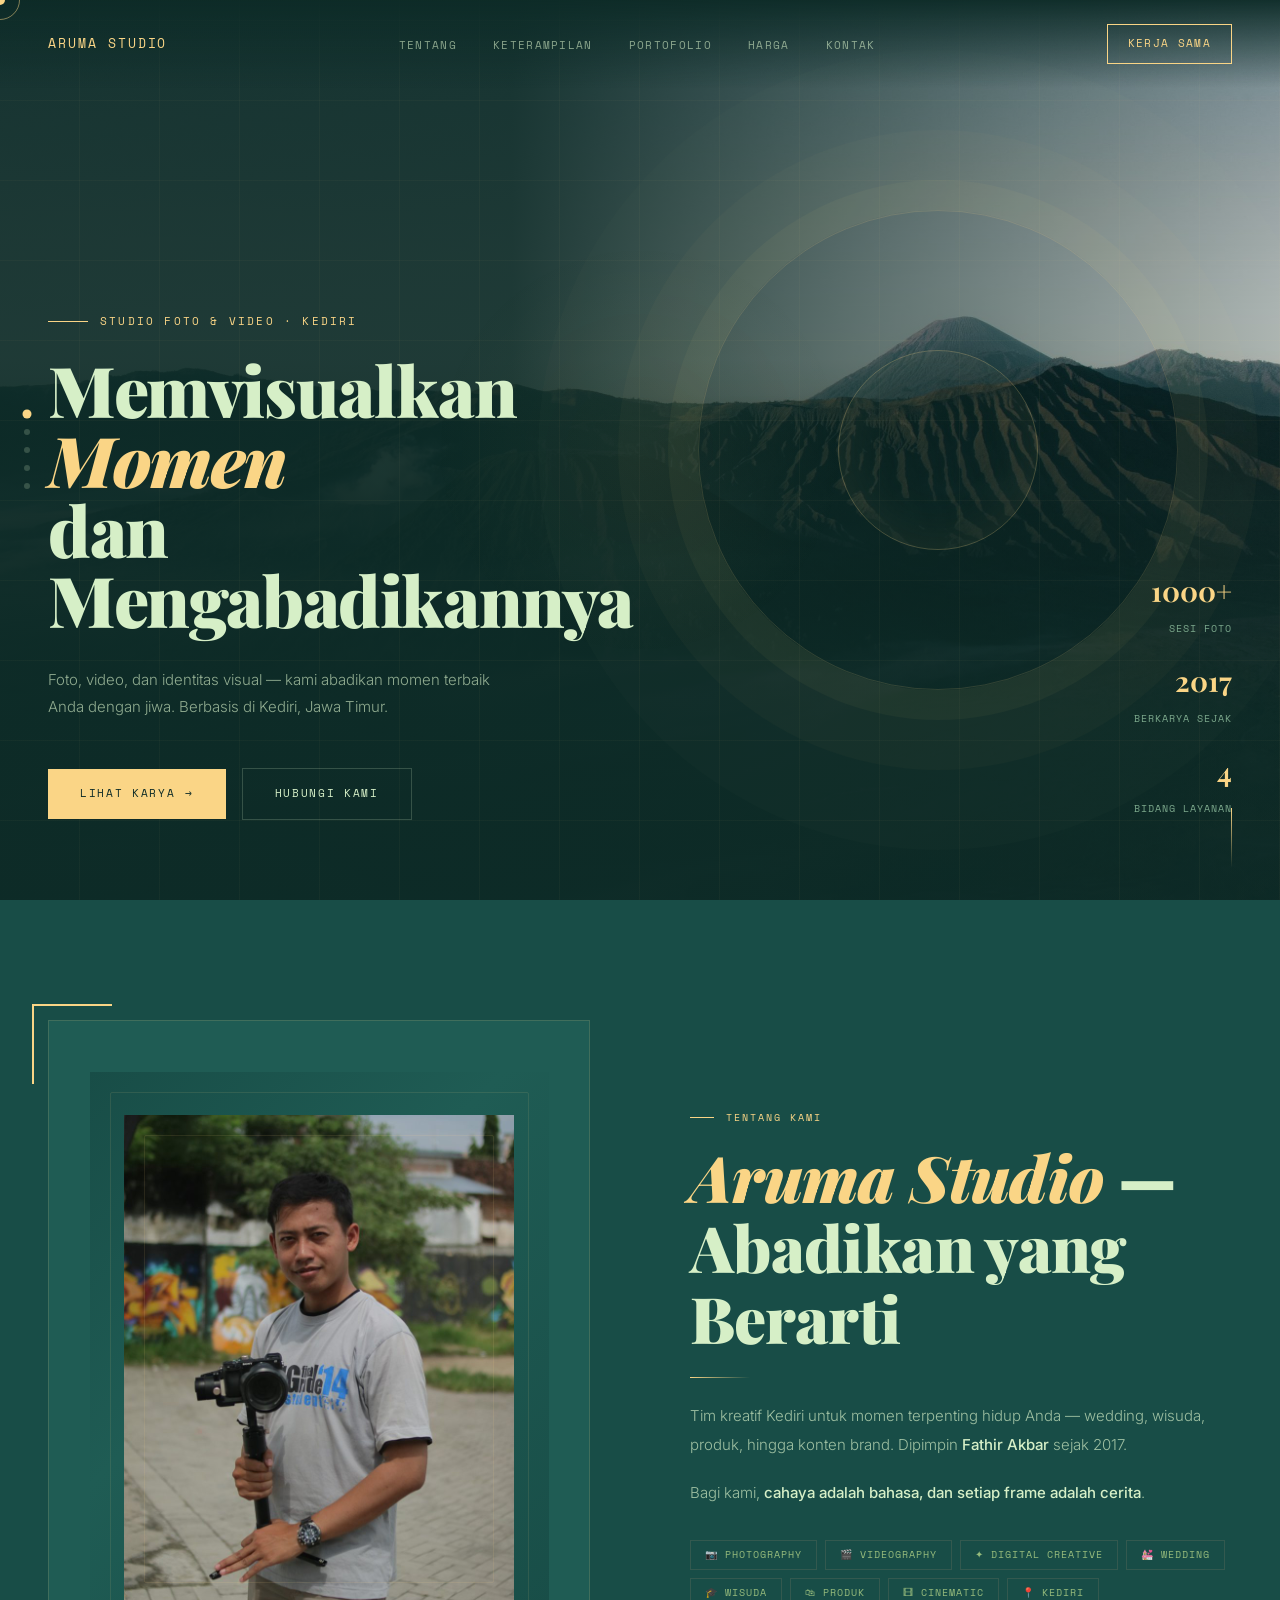
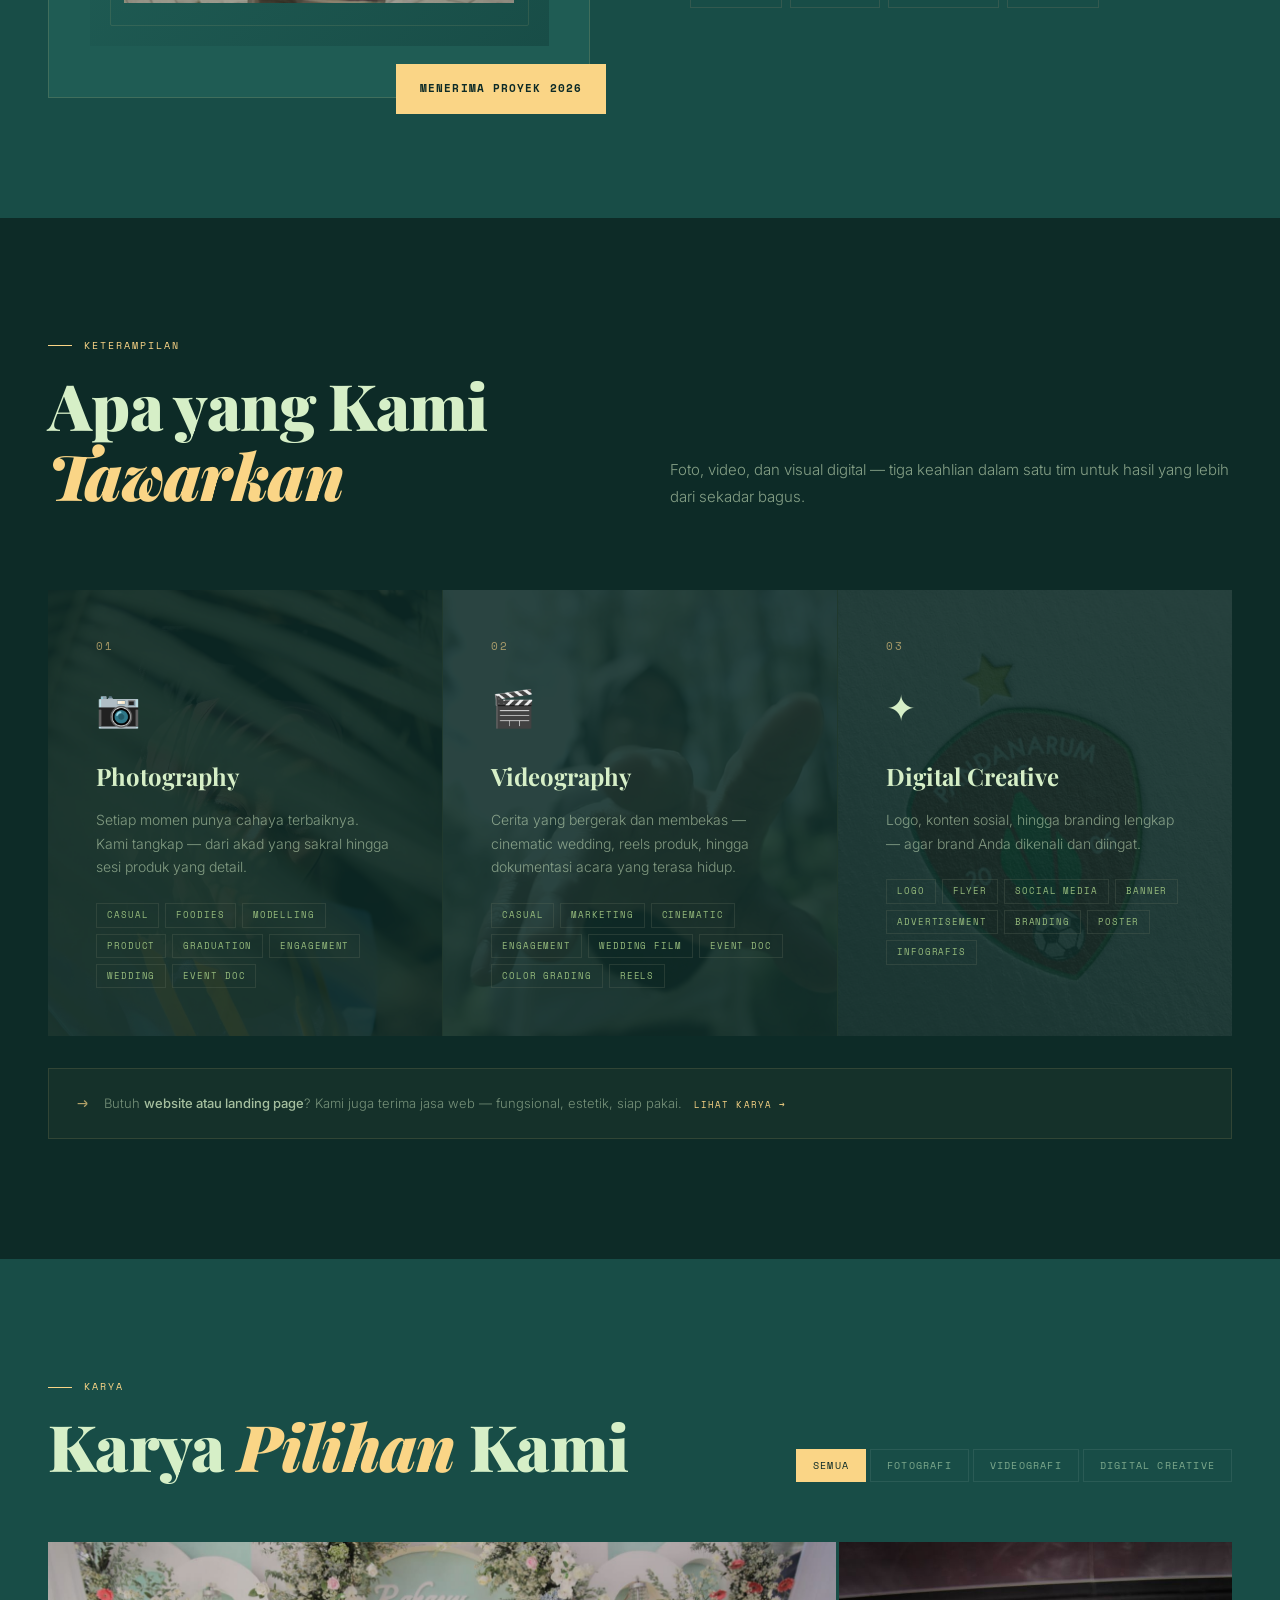
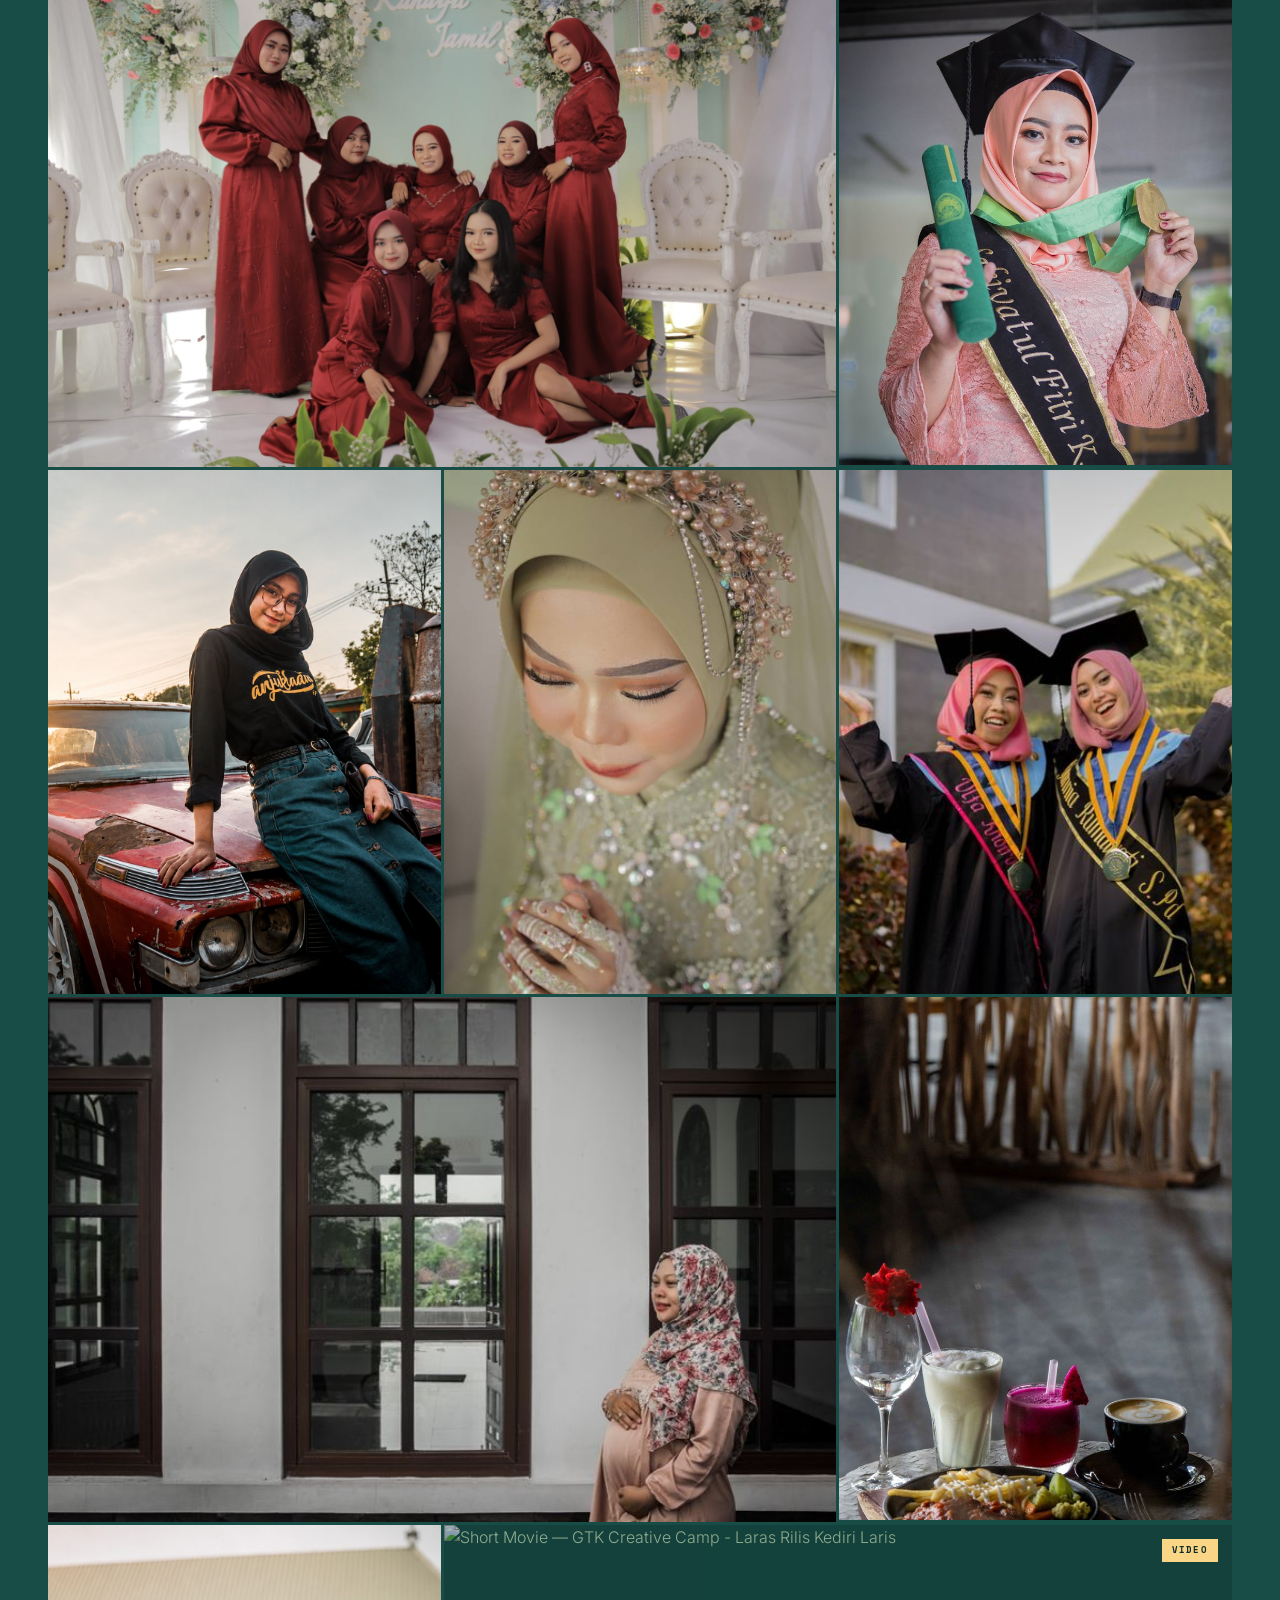
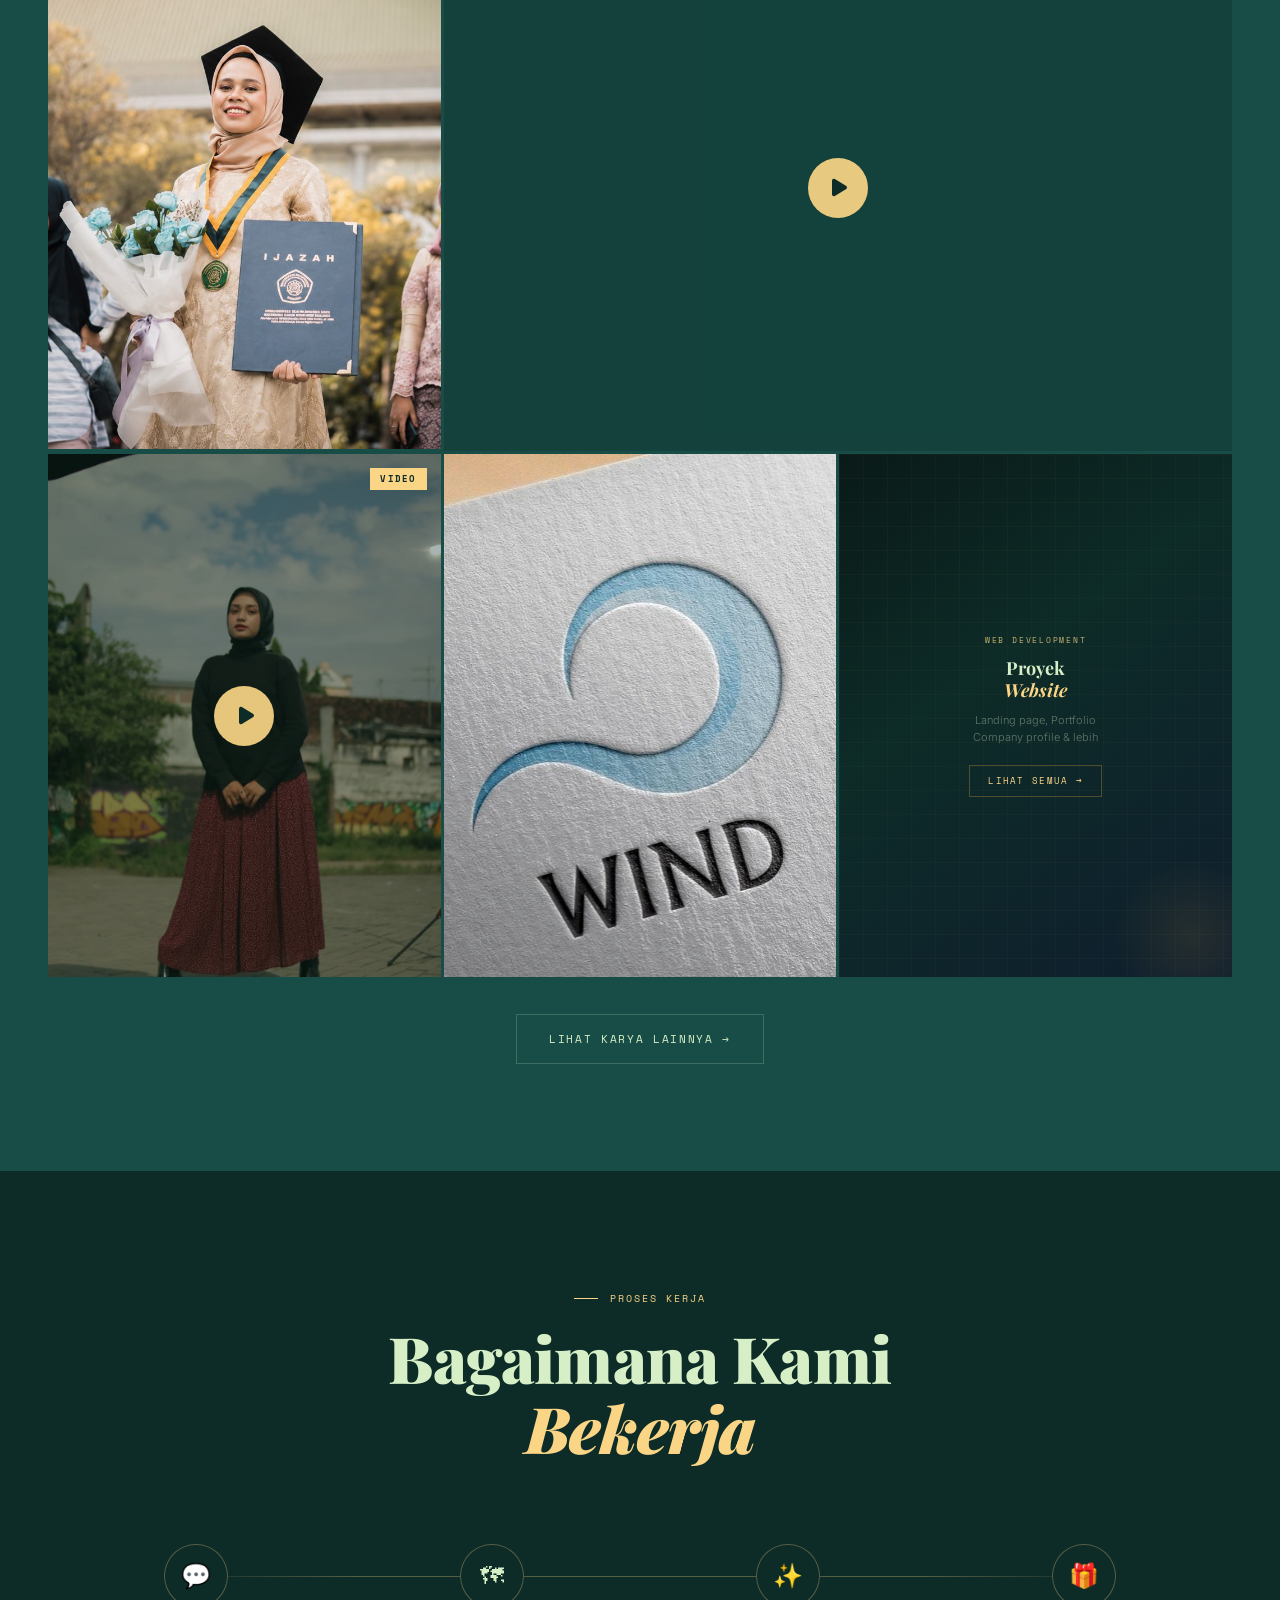
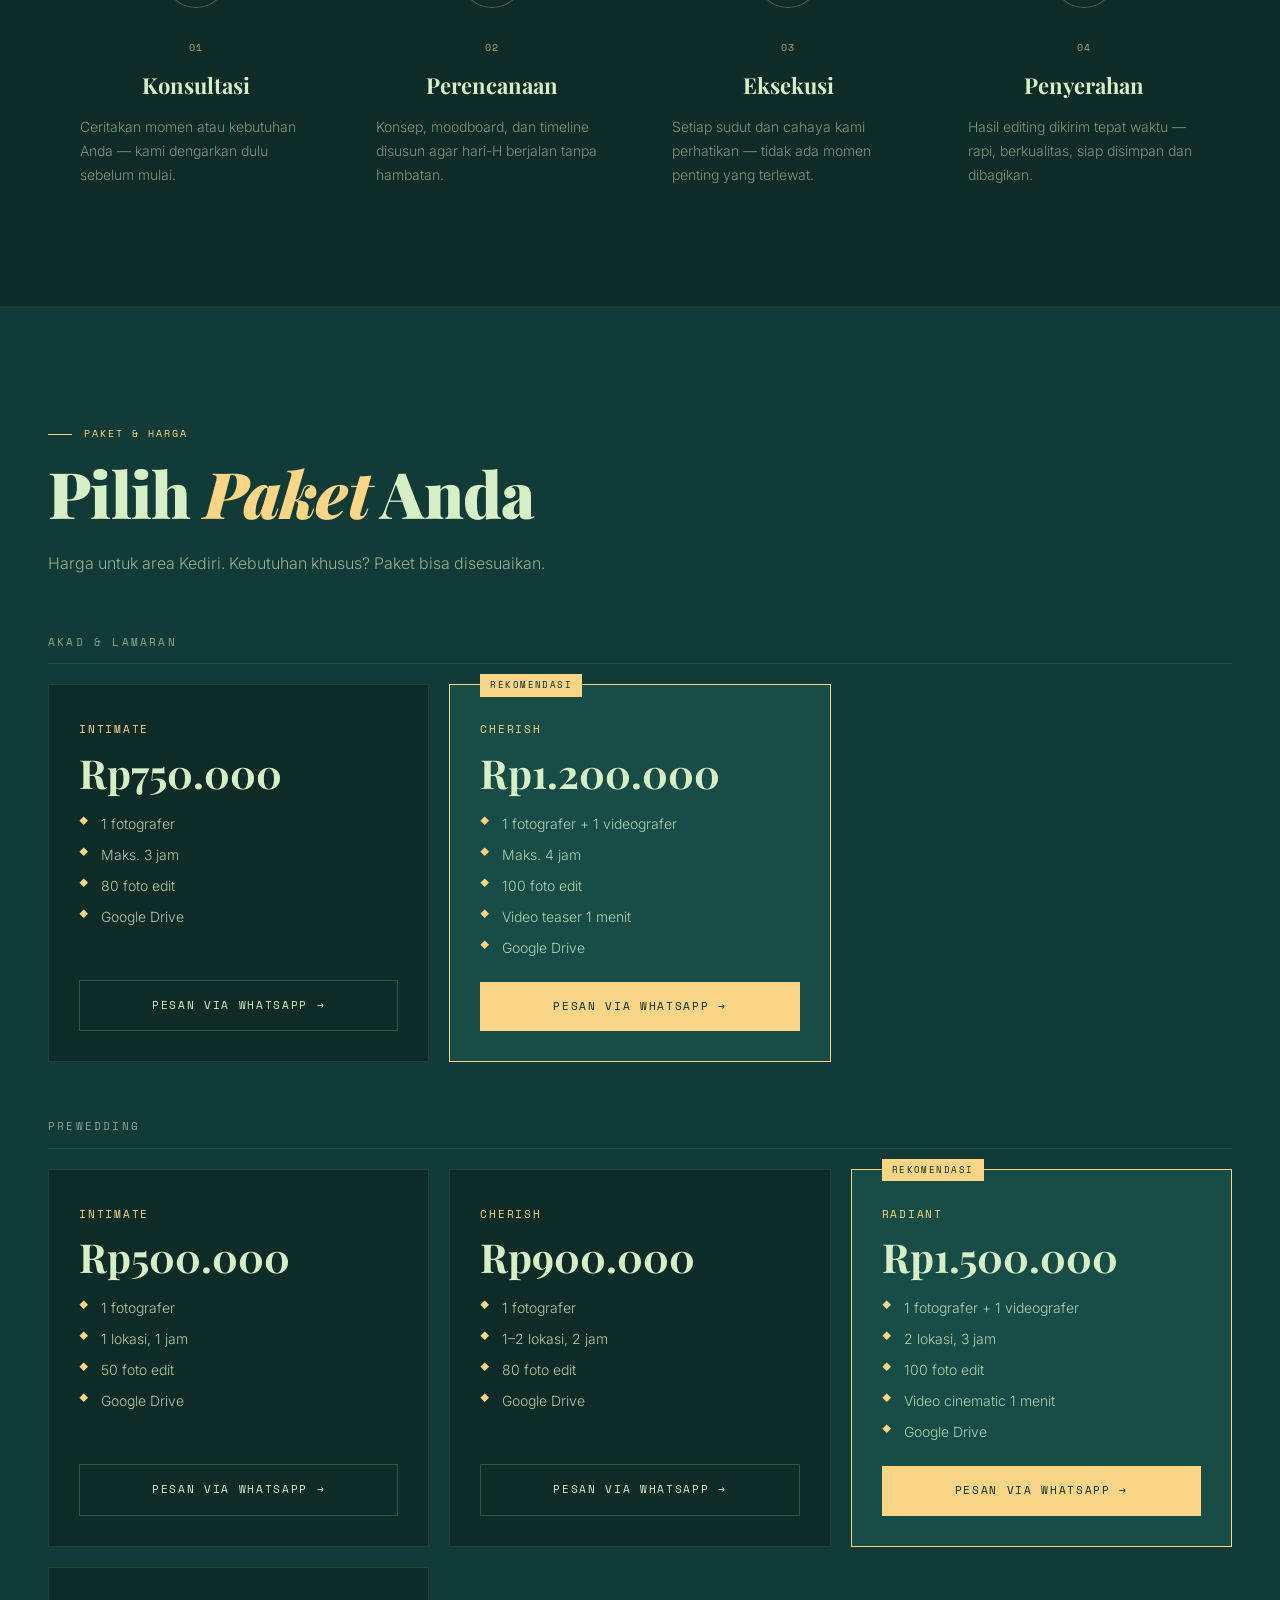
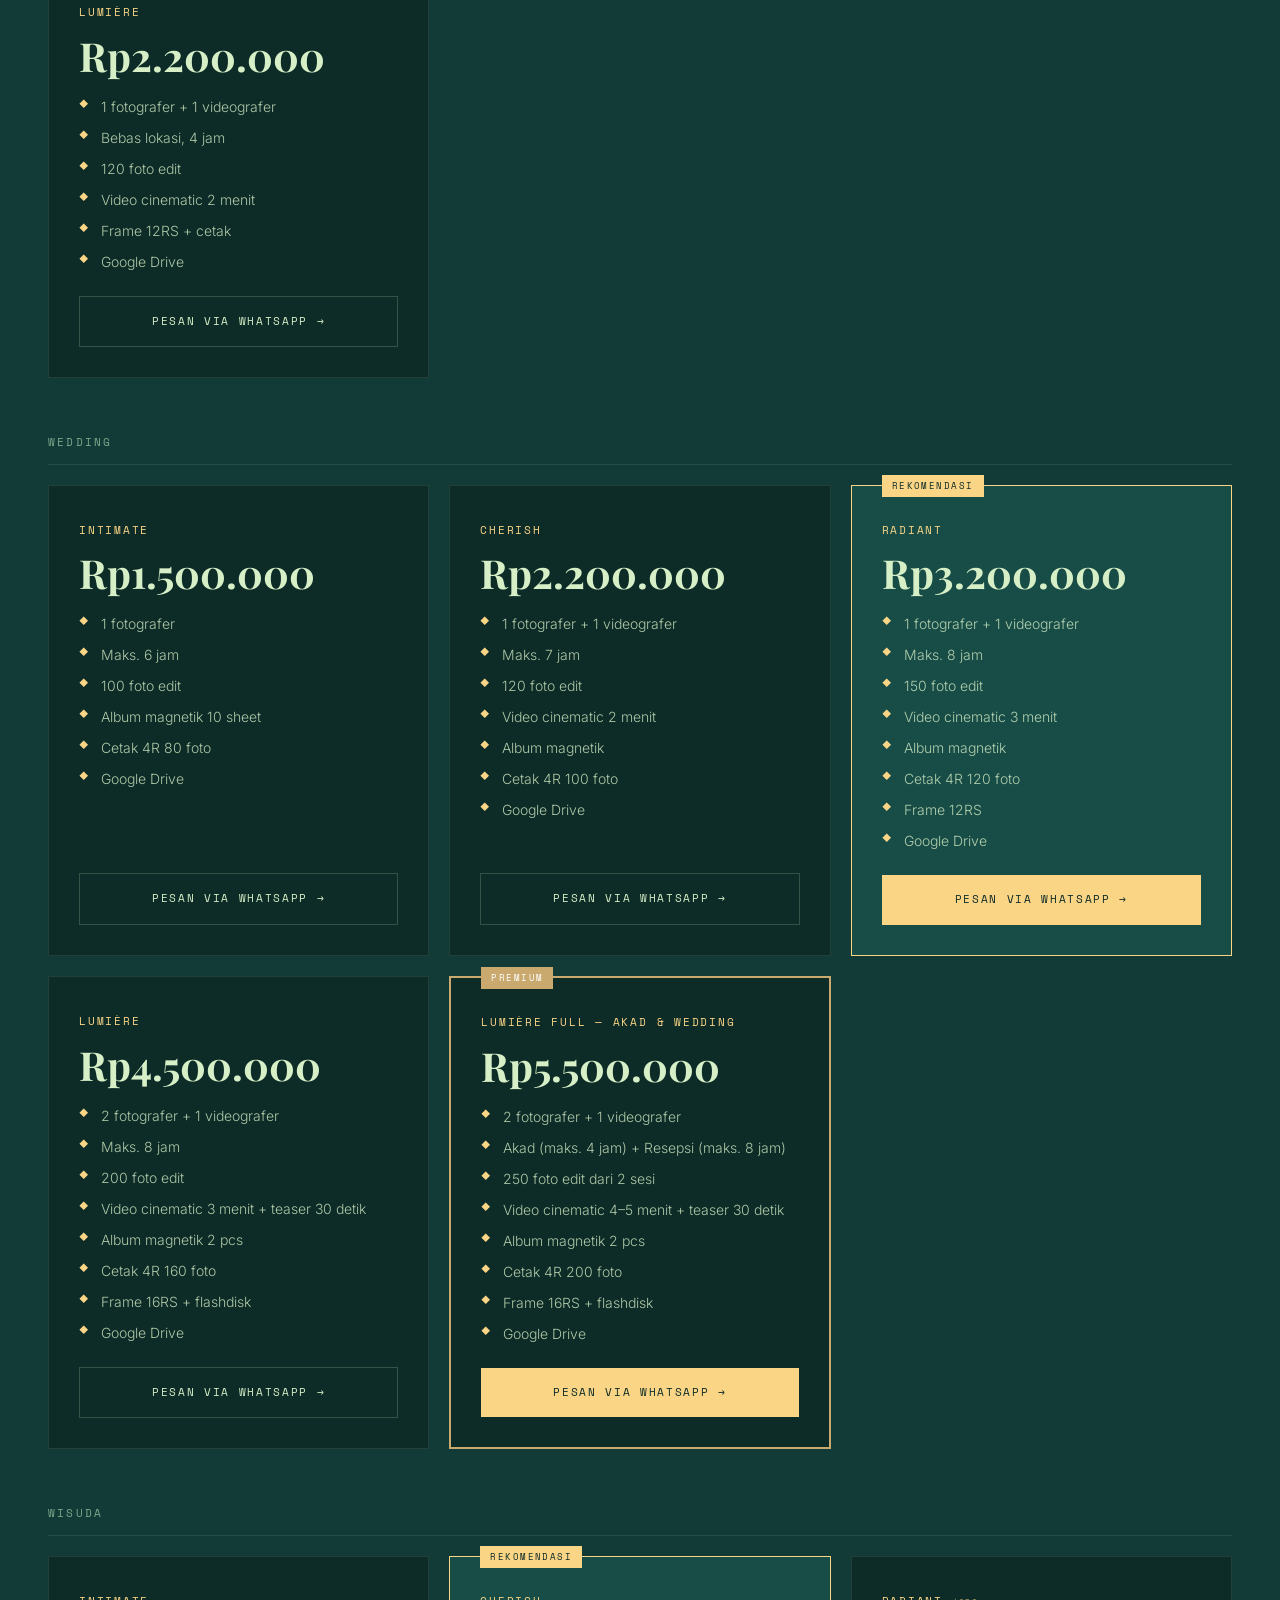
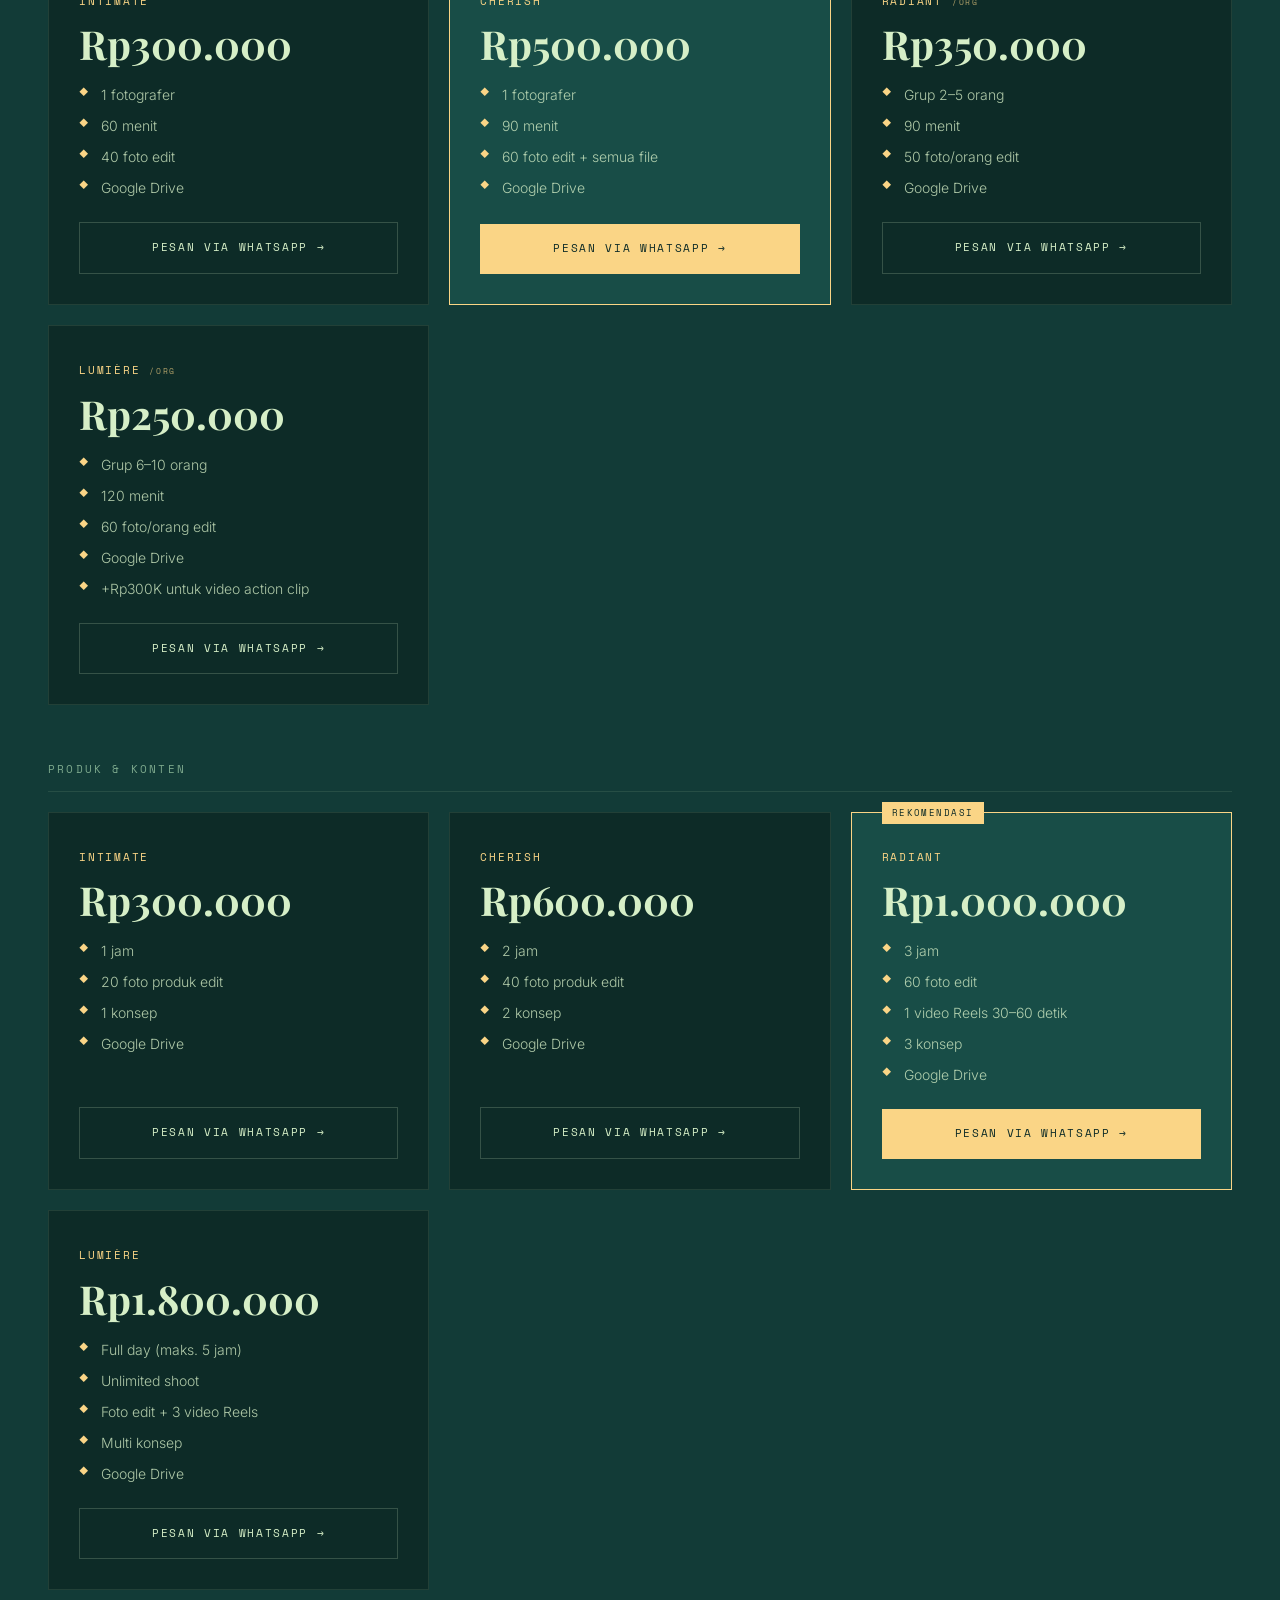
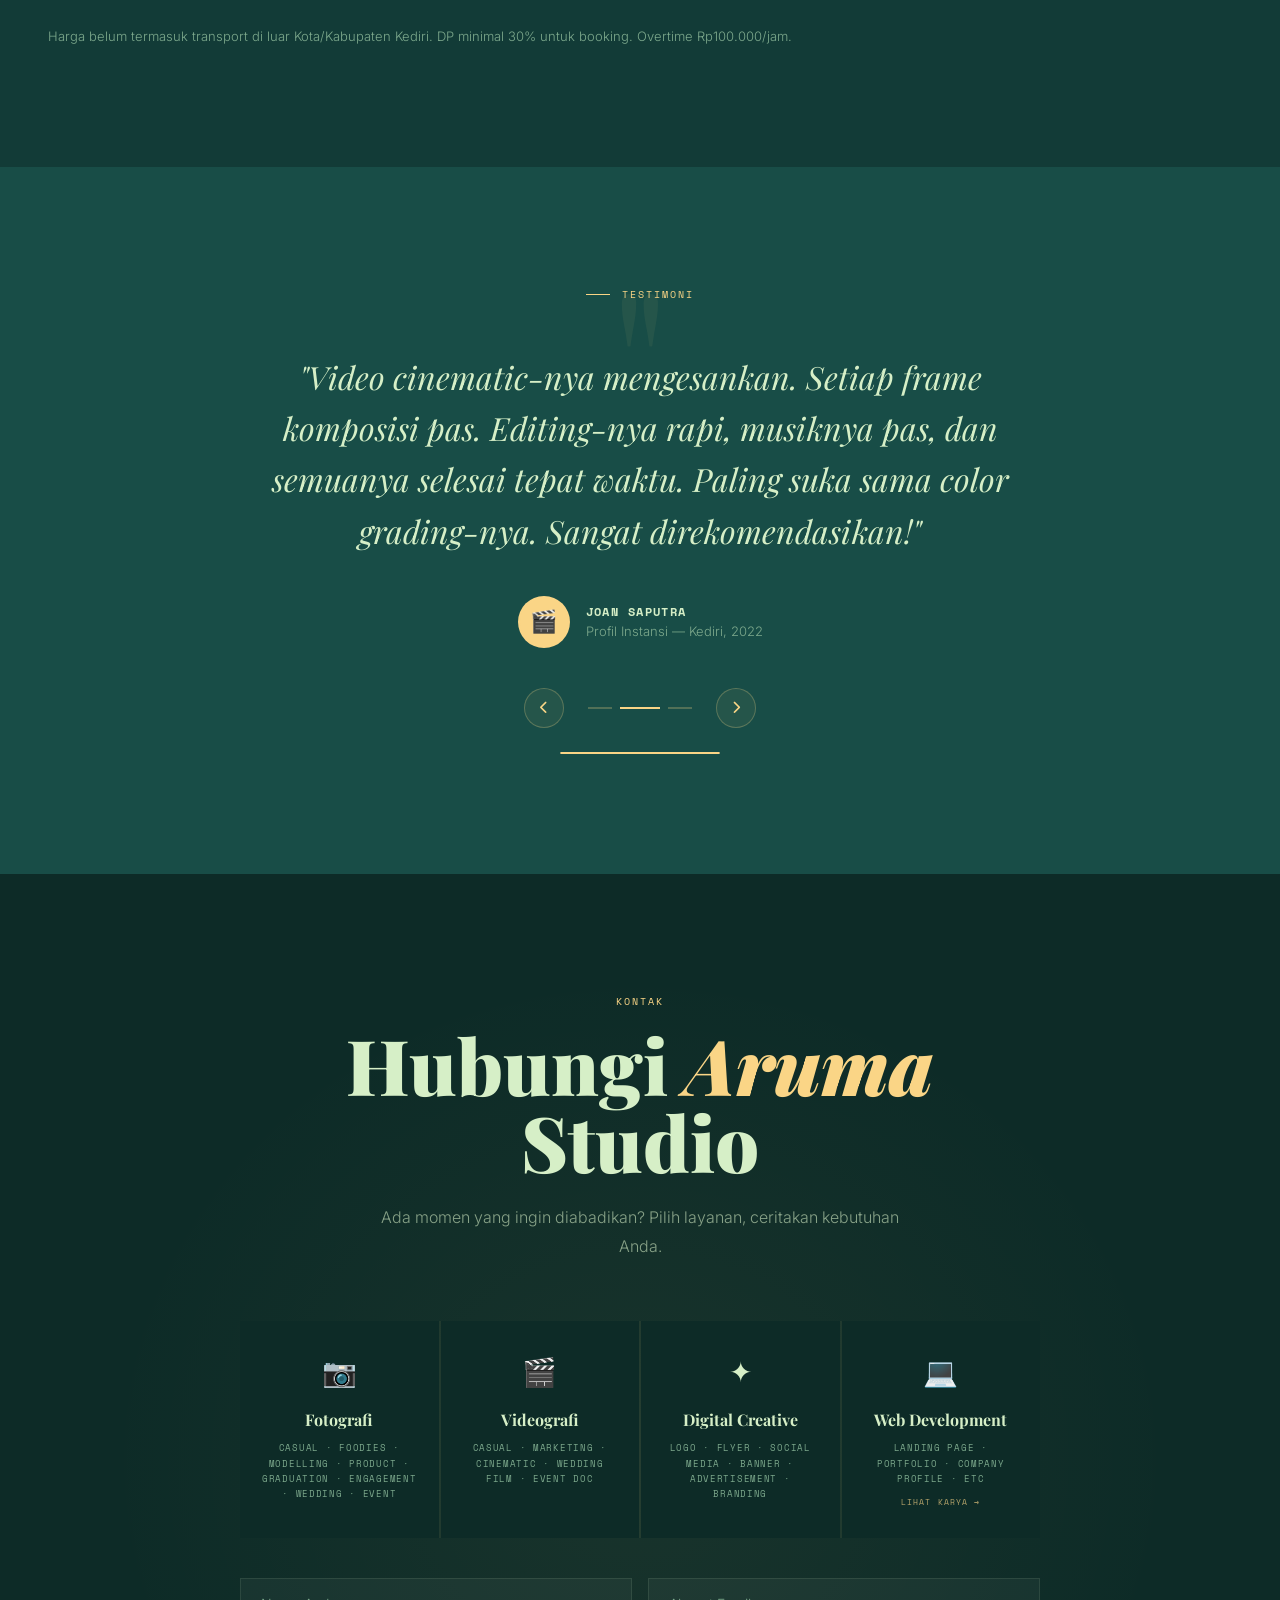
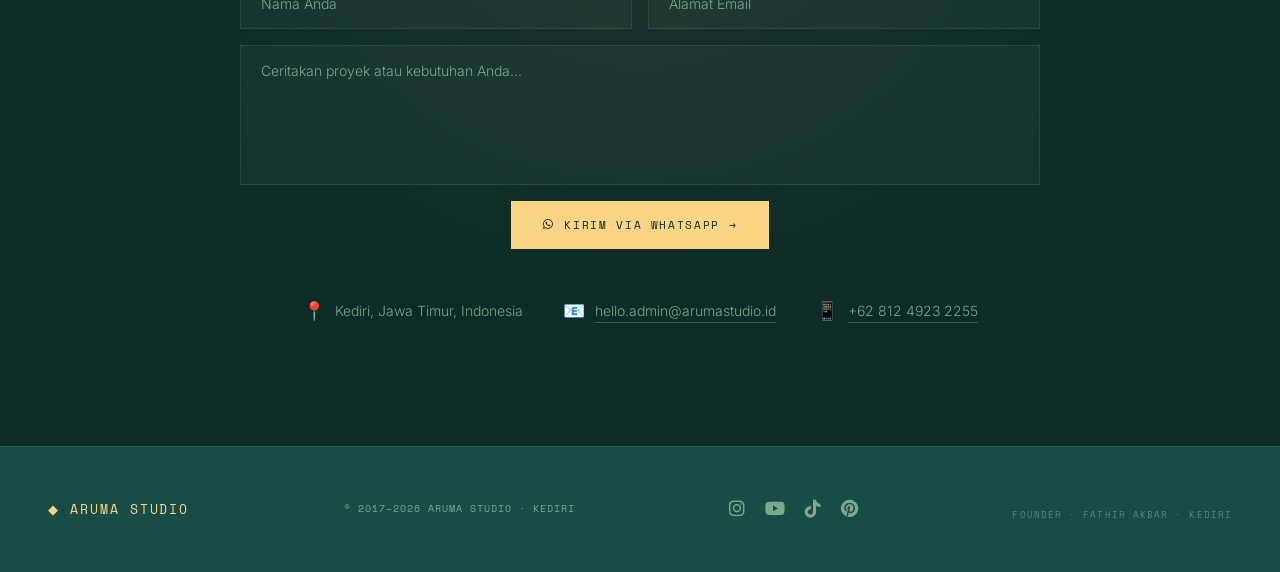
==== commit 79118e14: "Persingkat semua teks panjang agar lebih padat dan mengena - Hero desc: diperpendek, langsung ke poi" ====
--- a/index.html
+++ b/index.html
@@ -104,7 +104,7 @@
     </h1>
     <p class="hero-sub"></p>
     <p class="hero-desc">
-      Dari momen spesial yang intim, fotografi, dan videografi, hingga identitas visual dan konten digital yang membangun brand. Berbasis di Kediri, Jawa Timur.
+      Foto, video, dan identitas visual — kami abadikan momen terbaik Anda dengan jiwa. Berbasis di Kediri, Jawa Timur.
     </p>
     <div class="hero-actions">
       <a href="#portfolio" class="btn-primary">
@@ -150,13 +150,13 @@
     <div class="about-text">
       <!-- GANTI TEKS DI SINI: judul & paragraf bio -->
       <div class="section-label reveal">Tentang Kami</div>
-      <h2 class="section-title reveal reveal-delay-1"><em>Aruma Studio</em> — Visual untuk Momen yang Berarti</h2>
+      <h2 class="section-title reveal reveal-delay-1"><em>Aruma Studio</em> — Abadikan yang Berarti</h2>
       <div class="divider reveal reveal-delay-2"></div>
       <p class="reveal reveal-delay-2">
-        Aruma Studio adalah tim kreatif berbasis di Kediri yang berdedikasi mengabadikan momen terpenting dalam hidup Anda — dari lamaran, akad, wedding, wisuda, hingga konten produk — dengan pendekatan yang autentik dan penuh jiwa.
+        Tim kreatif Kediri untuk momen terpenting hidup Anda — wedding, wisuda, produk, hingga konten brand. Dipimpin <strong>Fathir Akbar</strong> sejak 2017.
       </p>
       <p class="reveal reveal-delay-3">
-        Dipimpin oleh <strong>Fathir Akbar</strong> sejak 2017, kami menggabungkan keahlian <strong>fotografi, videografi, dan digital creative</strong> untuk menghadirkan karya yang tidak hanya indah secara visual, tetapi juga bercerita. Bagi kami, <strong>cahaya adalah bahasa, dan setiap frame adalah puisi</strong>.
+        Bagi kami, <strong>cahaya adalah bahasa, dan setiap frame adalah cerita</strong>.
       </p>
       <div class="about-hobbies reveal reveal-delay-4">
         <span class="hobby-tag">📷 Photography</span>
@@ -181,7 +181,7 @@
         <h2 class="section-title reveal reveal-delay-1">Apa yang Kami <em>Tawarkan</em></h2>
       </div>
       <p class="skills-desc reveal reveal-delay-2">
-        Layanan kami mencakup tiga bidang yang saling melengkapi — dari menangkap cahaya terbaik, merangkai video sinematik, hingga membangun identitas visual yang kuat secara digital.
+        Foto, video, dan visual digital — tiga keahlian dalam satu tim untuk hasil yang lebih dari sekadar bagus.
       </p>
     </div>
     <div class="skills-grid skills-grid-3">
@@ -189,7 +189,7 @@
         <div class="skill-num">01</div>
         <span class="skill-icon">📷</span>
         <div class="skill-name">Photography</div>
-        <p class="skill-desc">Kami mengabadikan emosi terdalam dalam setiap frame — dari momen paling sakral hingga ekspresi paling bebas, dengan sentuhan cahaya yang autentik.</p>
+        <p class="skill-desc">Setiap momen punya cahaya terbaiknya. Kami tangkap — dari akad yang sakral hingga sesi produk yang detail.</p>
         <div class="skill-tags">
           <span class="skill-tag">Casual</span>
           <span class="skill-tag">Foodies</span>
@@ -205,7 +205,7 @@
         <div class="skill-num">02</div>
         <span class="skill-icon">🎬</span>
         <div class="skill-name">Videography</div>
-        <p class="skill-desc">Merangkai cerita yang bergerak — dari film pendek sinematik, konten marketing yang memikat, hingga dokumentasi momen hidup yang penuh kenangan bersama tim kami.</p>
+        <p class="skill-desc">Cerita yang bergerak dan membekas — cinematic wedding, reels produk, hingga dokumentasi acara yang terasa hidup.</p>
         <div class="skill-tags">
           <span class="skill-tag">Casual</span>
           <span class="skill-tag">Marketing</span>
@@ -221,7 +221,7 @@
         <div class="skill-num">03</div>
         <span class="skill-icon">✦</span>
         <div class="skill-name">Digital Creative</div>
-        <p class="skill-desc">Kami membangun identitas visual yang kuat dan konsisten — dari logo hingga konten digital yang menjadikan brand Anda dikenali dan diingat.</p>
+        <p class="skill-desc">Logo, konten sosial, hingga branding lengkap — agar brand Anda dikenali dan diingat.</p>
         <div class="skill-tags">
           <span class="skill-tag">Logo</span>
           <span class="skill-tag">Flyer</span>
@@ -237,7 +237,7 @@
     <!-- Web Development — subtle mention -->
     <div class="webdev-note reveal" onclick="window.open('webdev.html','_blank')" style="cursor:none;" onmouseenter="this.style.background='rgba(250,213,134,0.07)';this.style.borderColor='rgba(250,213,134,0.3)'" onmouseleave="this.style.background='';this.style.borderColor=''" >
       <span class="webdev-badge">→</span>
-      <p>Juga tersedia layanan <strong>Web Development</strong> — landing page, portfolio, aplikasi dan situs sederhana yang fungsional dan estetik. <span style="font-family:'Space Mono',monospace;font-size:9px;letter-spacing:0.12em;color:var(--amber);text-transform:uppercase;margin-left:8px;">Lihat Portofolio →</span></p>
+      <p>Butuh <strong>website atau landing page</strong>? Kami juga terima jasa web — fungsional, estetik, siap pakai. <span style="font-family:'Space Mono',monospace;font-size:9px;letter-spacing:0.12em;color:var(--amber);text-transform:uppercase;margin-left:8px;">Lihat Karya →</span></p>
     </div>
   </div>
 </section>
@@ -283,25 +283,25 @@
         <div class="step-dot">💬</div>
         <div class="step-num">01</div>
         <div class="step-title">Konsultasi</div>
-        <p class="step-desc">Kami memahami visi, ekspektasi, dan cerita yang ingin Anda abadikan melalui diskusi mendalam.</p>
+        <p class="step-desc">Ceritakan momen atau kebutuhan Anda — kami dengarkan dulu sebelum mulai.</p>
       </div>
       <div class="process-step reveal reveal-delay-1">
         <div class="step-dot">🗺</div>
         <div class="step-num">02</div>
         <div class="step-title">Perencanaan</div>
-        <p class="step-desc">Tim kami menyusun konsep, moodboard, dan timeline agar setiap detail eksekusi berjalan sempurna.</p>
+        <p class="step-desc">Konsep, moodboard, dan timeline disusun agar hari-H berjalan tanpa hambatan.</p>
       </div>
       <div class="process-step reveal reveal-delay-2">
         <div class="step-dot">✨</div>
         <div class="step-num">03</div>
         <div class="step-title">Eksekusi</div>
-        <p class="step-desc">Mengeksekusi dengan penuh perhatian — setiap sudut, cahaya, dan momen kami tangkap dengan presisi bersama tim.</p>
+        <p class="step-desc">Setiap sudut dan cahaya kami perhatikan — tidak ada momen penting yang terlewat.</p>
       </div>
       <div class="process-step reveal reveal-delay-3">
         <div class="step-dot">🎁</div>
         <div class="step-num">04</div>
         <div class="step-title">Penyerahan</div>
-        <p class="step-desc">Hasil akhir yang telah melalui proses editing teliti kami serahkan tepat waktu dengan kualitas premium.</p>
+        <p class="step-desc">Hasil editing dikirim tepat waktu — rapi, berkualitas, siap disimpan dan dibagikan.</p>
       </div>
     </div>
   </div>
@@ -312,7 +312,7 @@
   <div class="pricing-inner">
     <div class="section-label reveal">Paket &amp; Harga</div>
     <h2 class="section-title reveal reveal-delay-1">Pilih <em>Paket</em> Anda</h2>
-    <p class="pricing-desc reveal reveal-delay-2">Harga mulai untuk area Kediri. Butuh susunan berbeda? Ceritakan kebutuhan Anda, paket bisa disesuaikan.</p>
+    <p class="pricing-desc reveal reveal-delay-2">Harga untuk area Kediri. Kebutuhan khusus? Paket bisa disesuaikan.</p>
 
     <!-- AKAD / LAMARAN -->
     <h3 class="pricing-group reveal">Akad &amp; Lamaran</h3>
@@ -676,7 +676,7 @@
       Hubungi <em>Aruma</em><br>Studio
     </h2>
     <p class="contact-desc reveal reveal-delay-2">
-      Punya momen yang ingin kami abadikan? Visi yang butuh diwujudkan bersama? Mulai dengan memilih layanan di bawah ini.
+      Ada momen yang ingin diabadikan? Pilih layanan, ceritakan kebutuhan Anda.
     </p>
 
     <!-- SERVICE PICKER -->
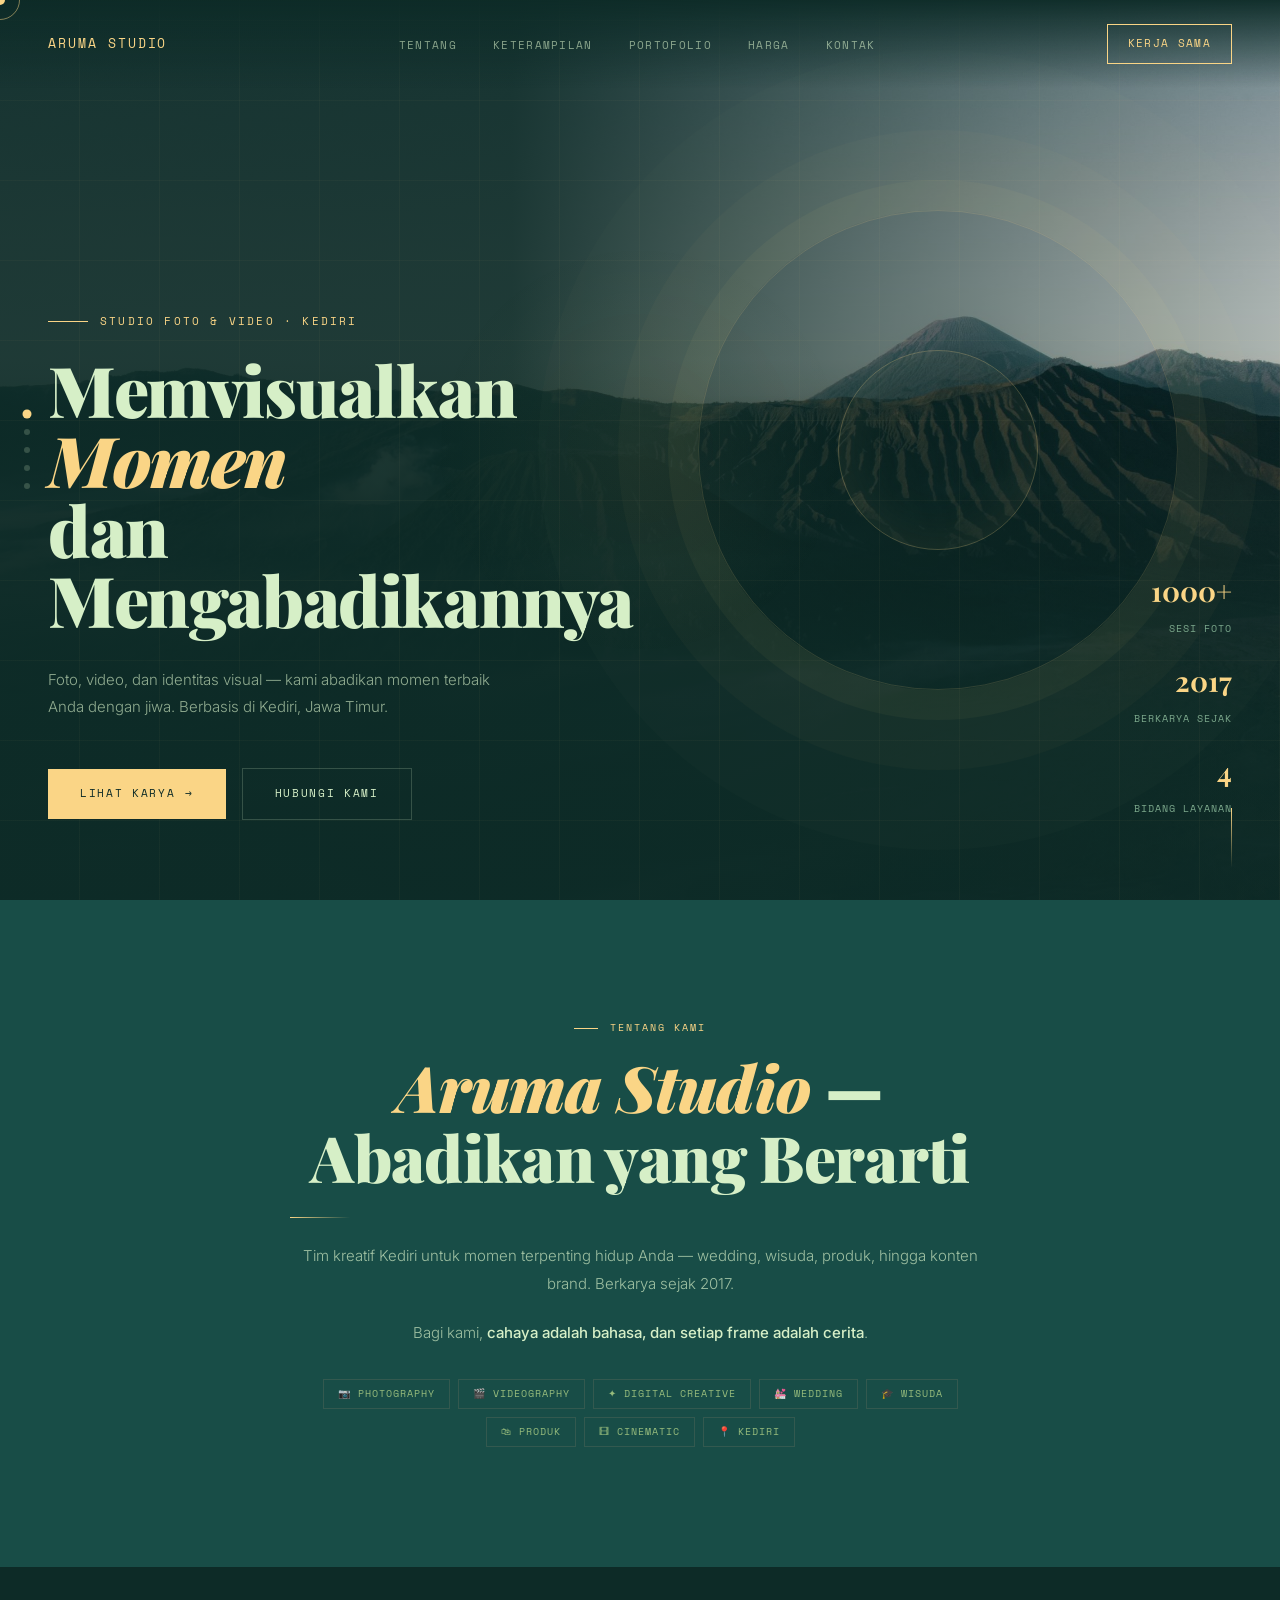
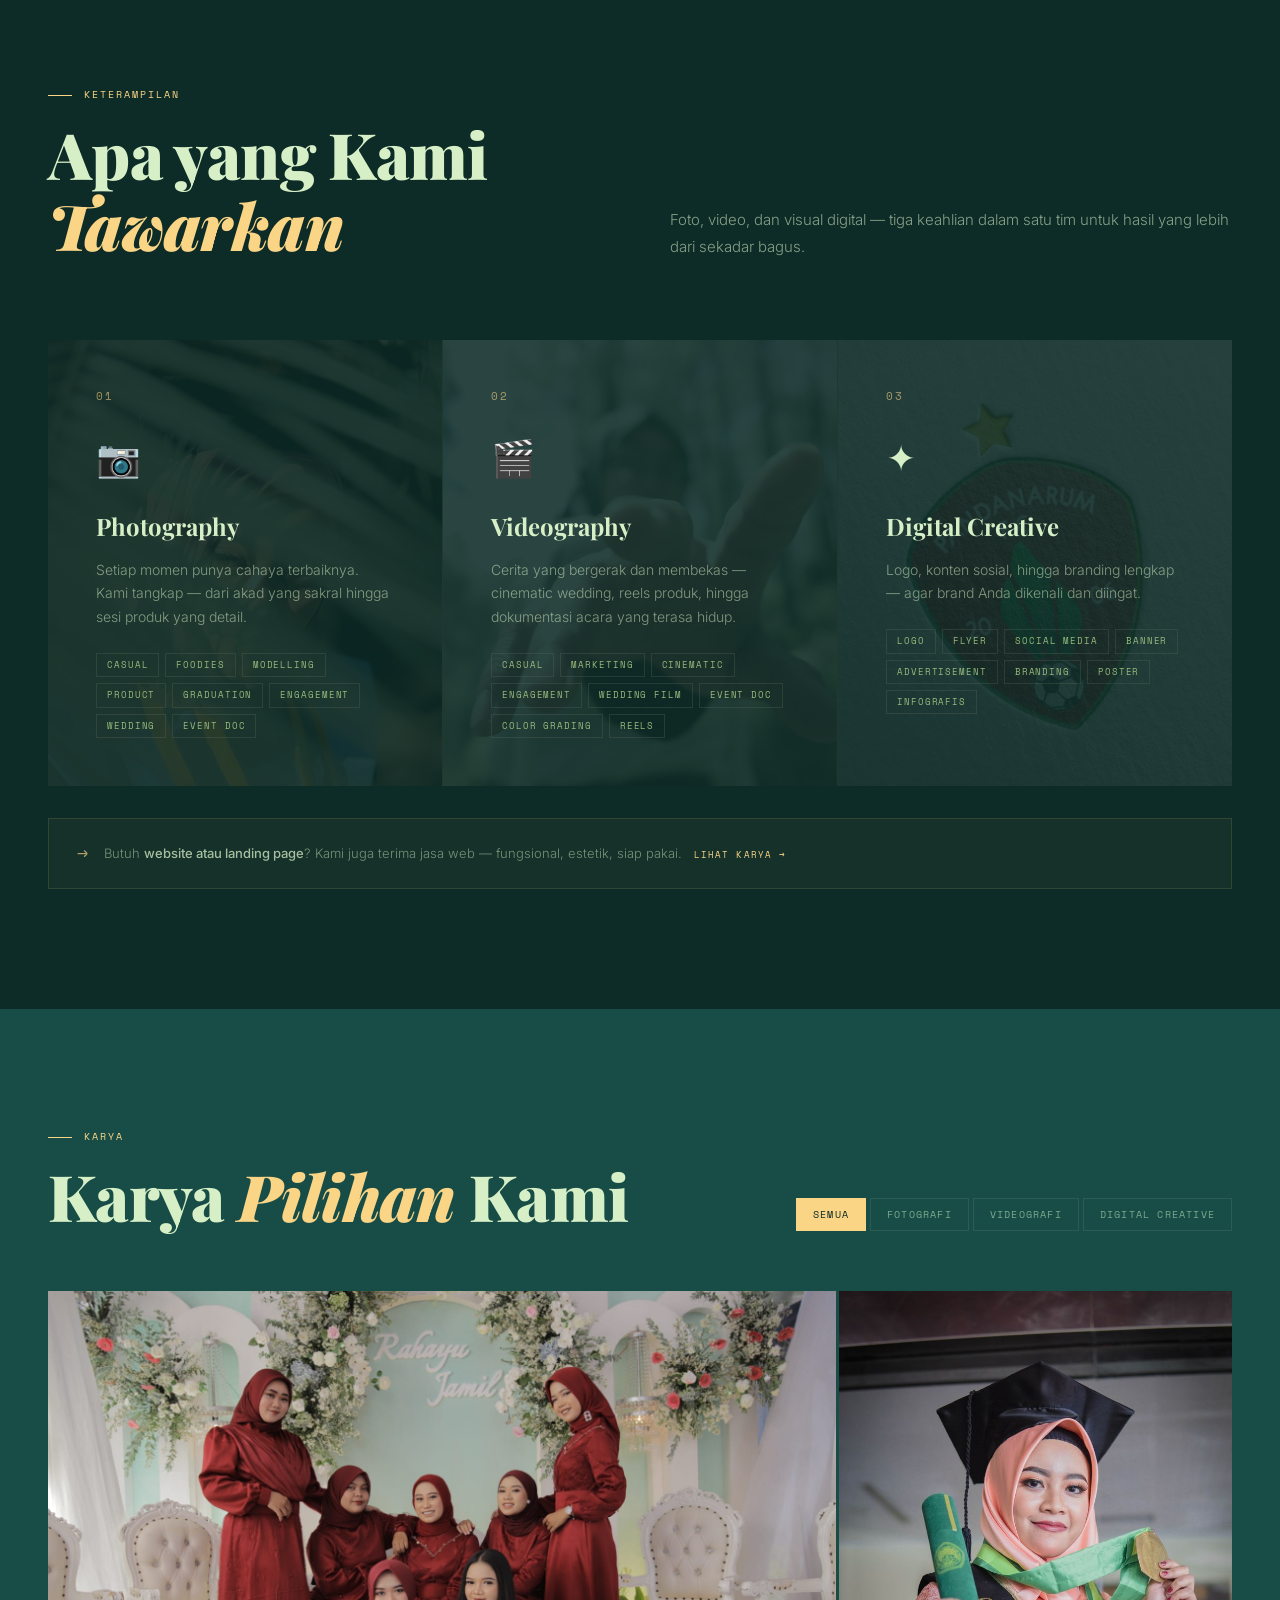
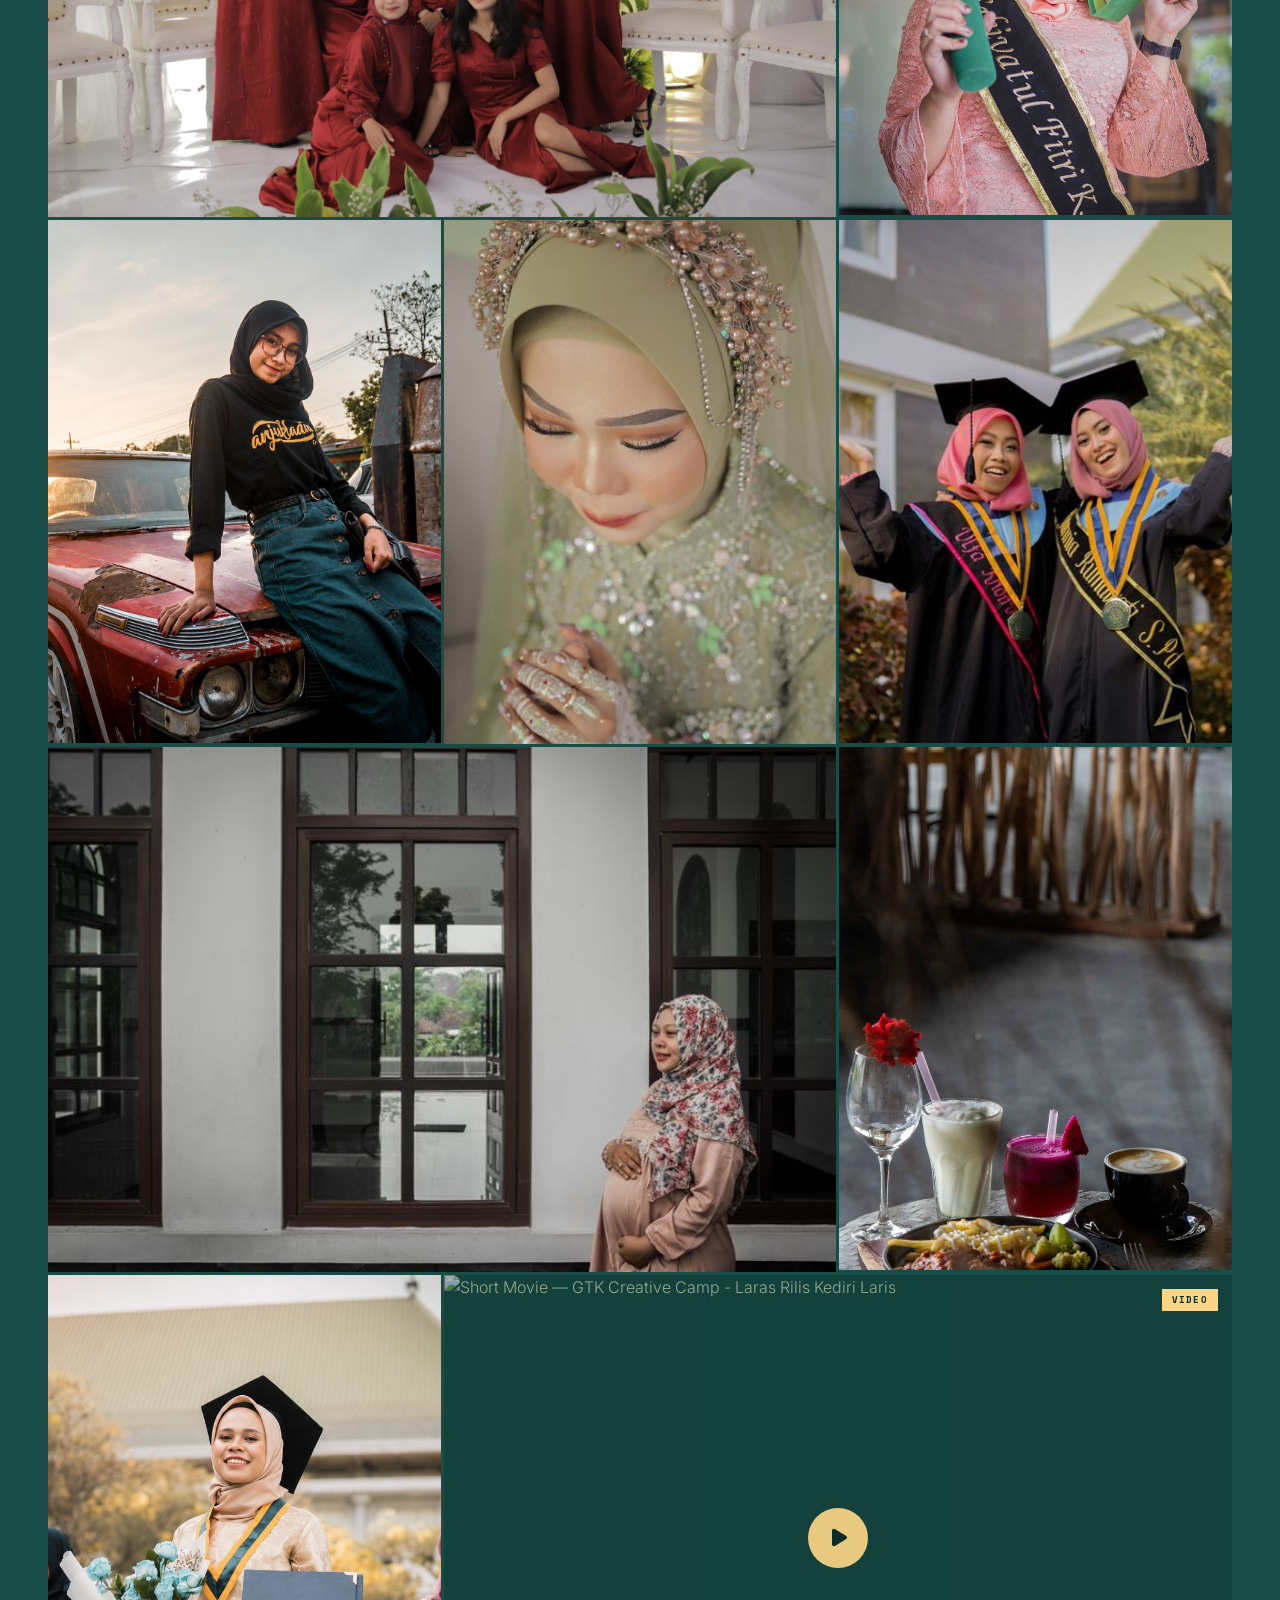
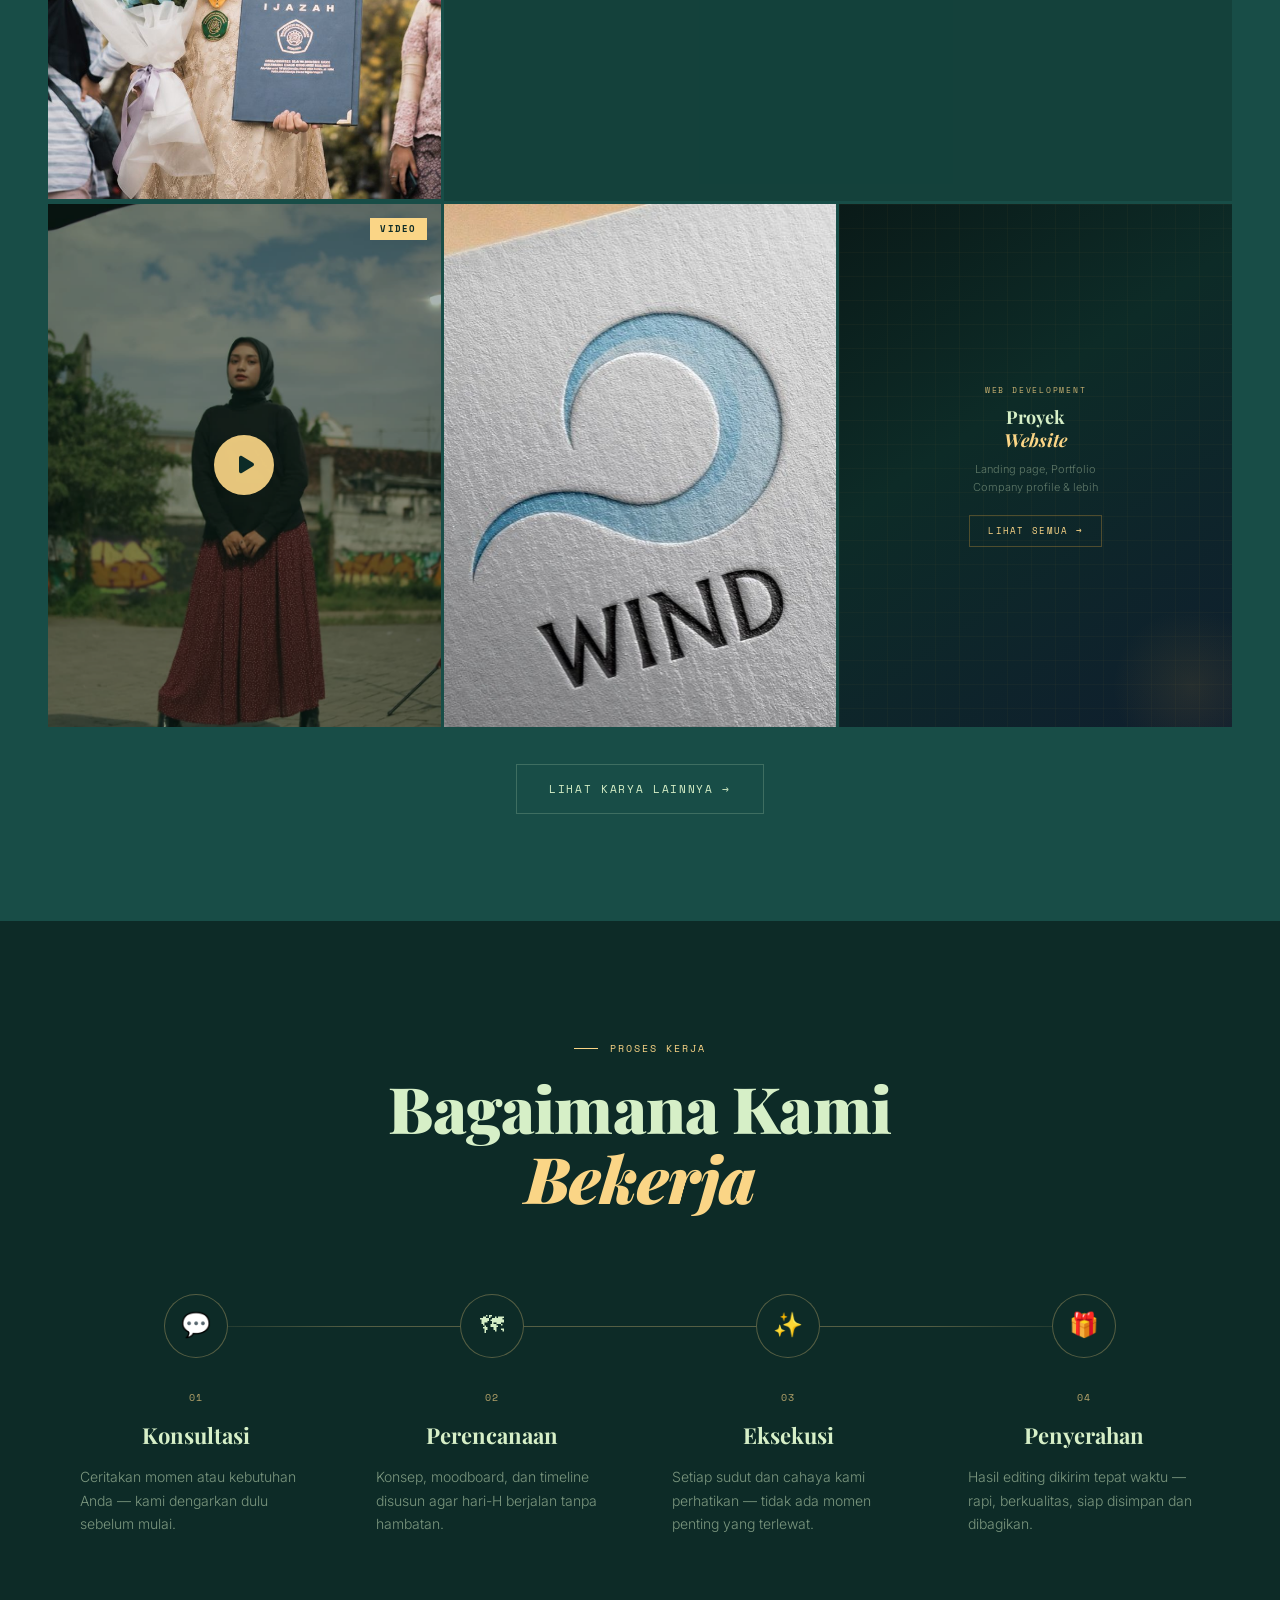
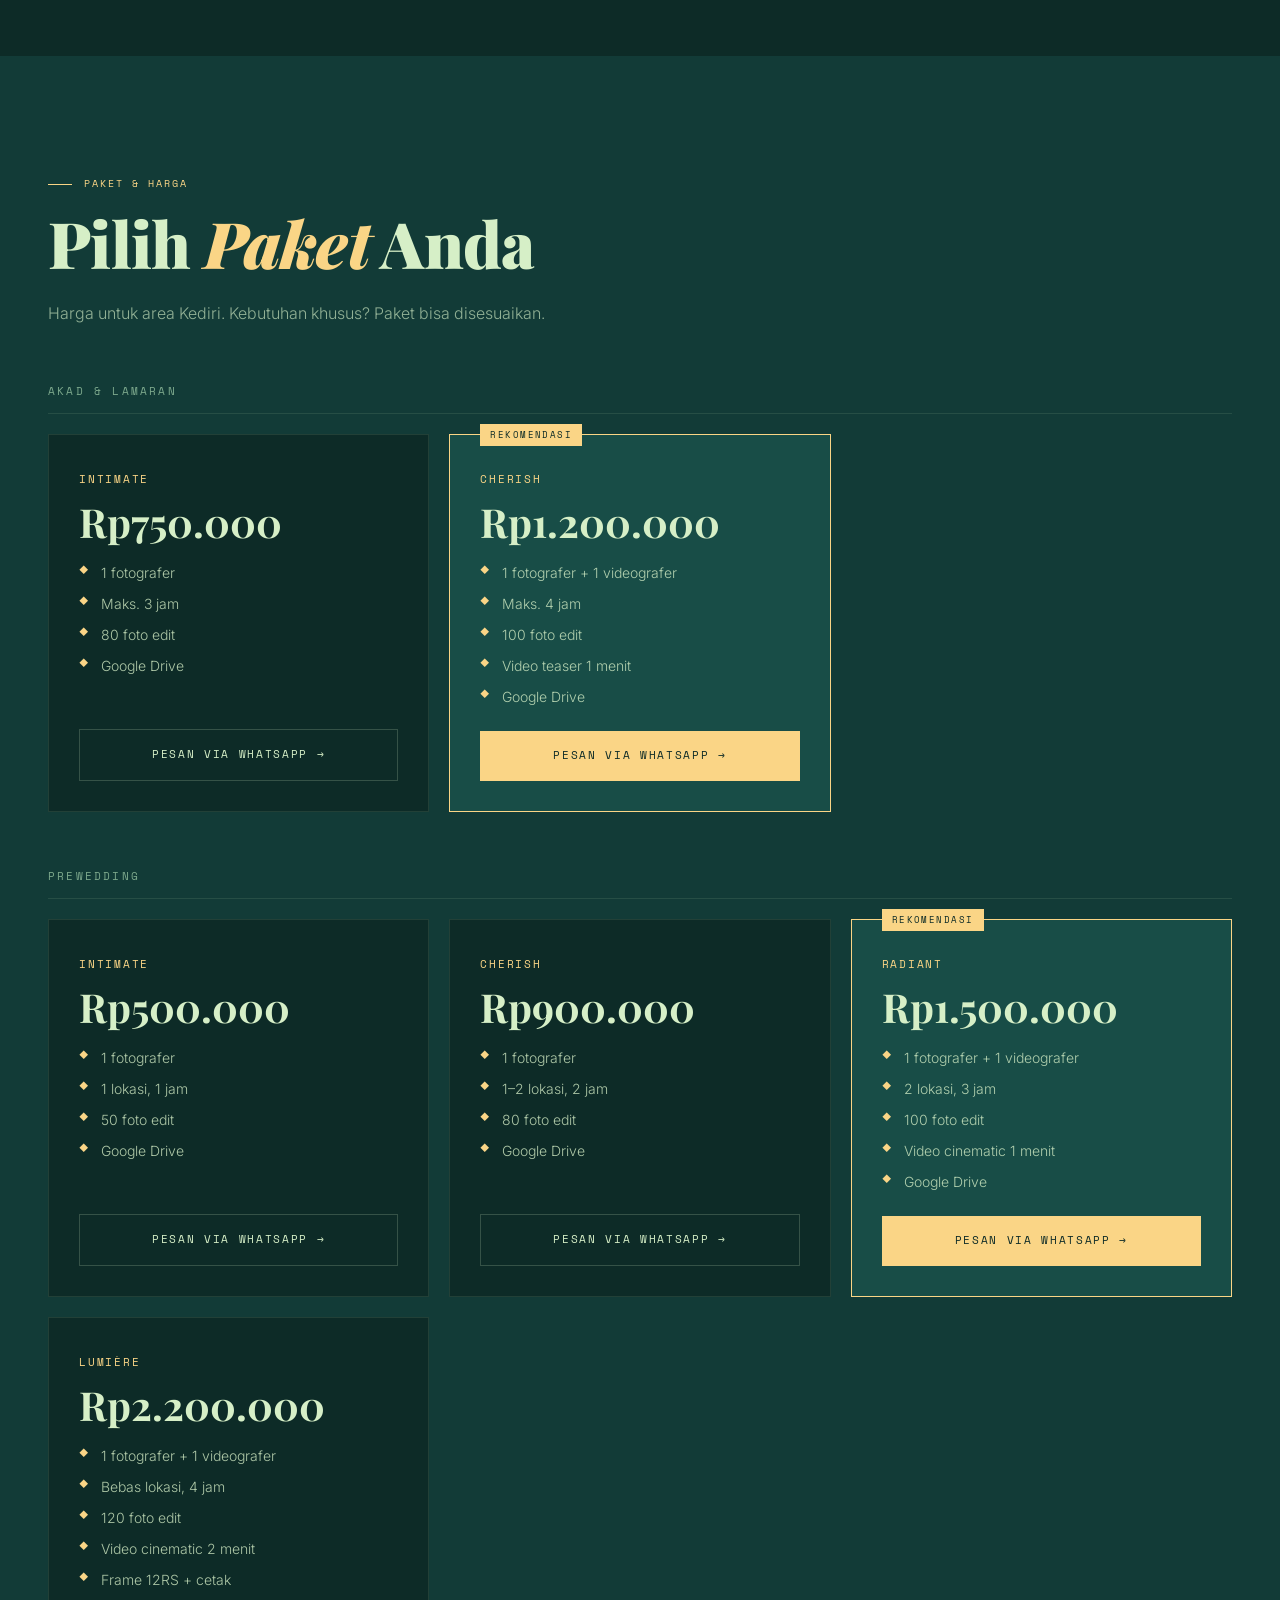
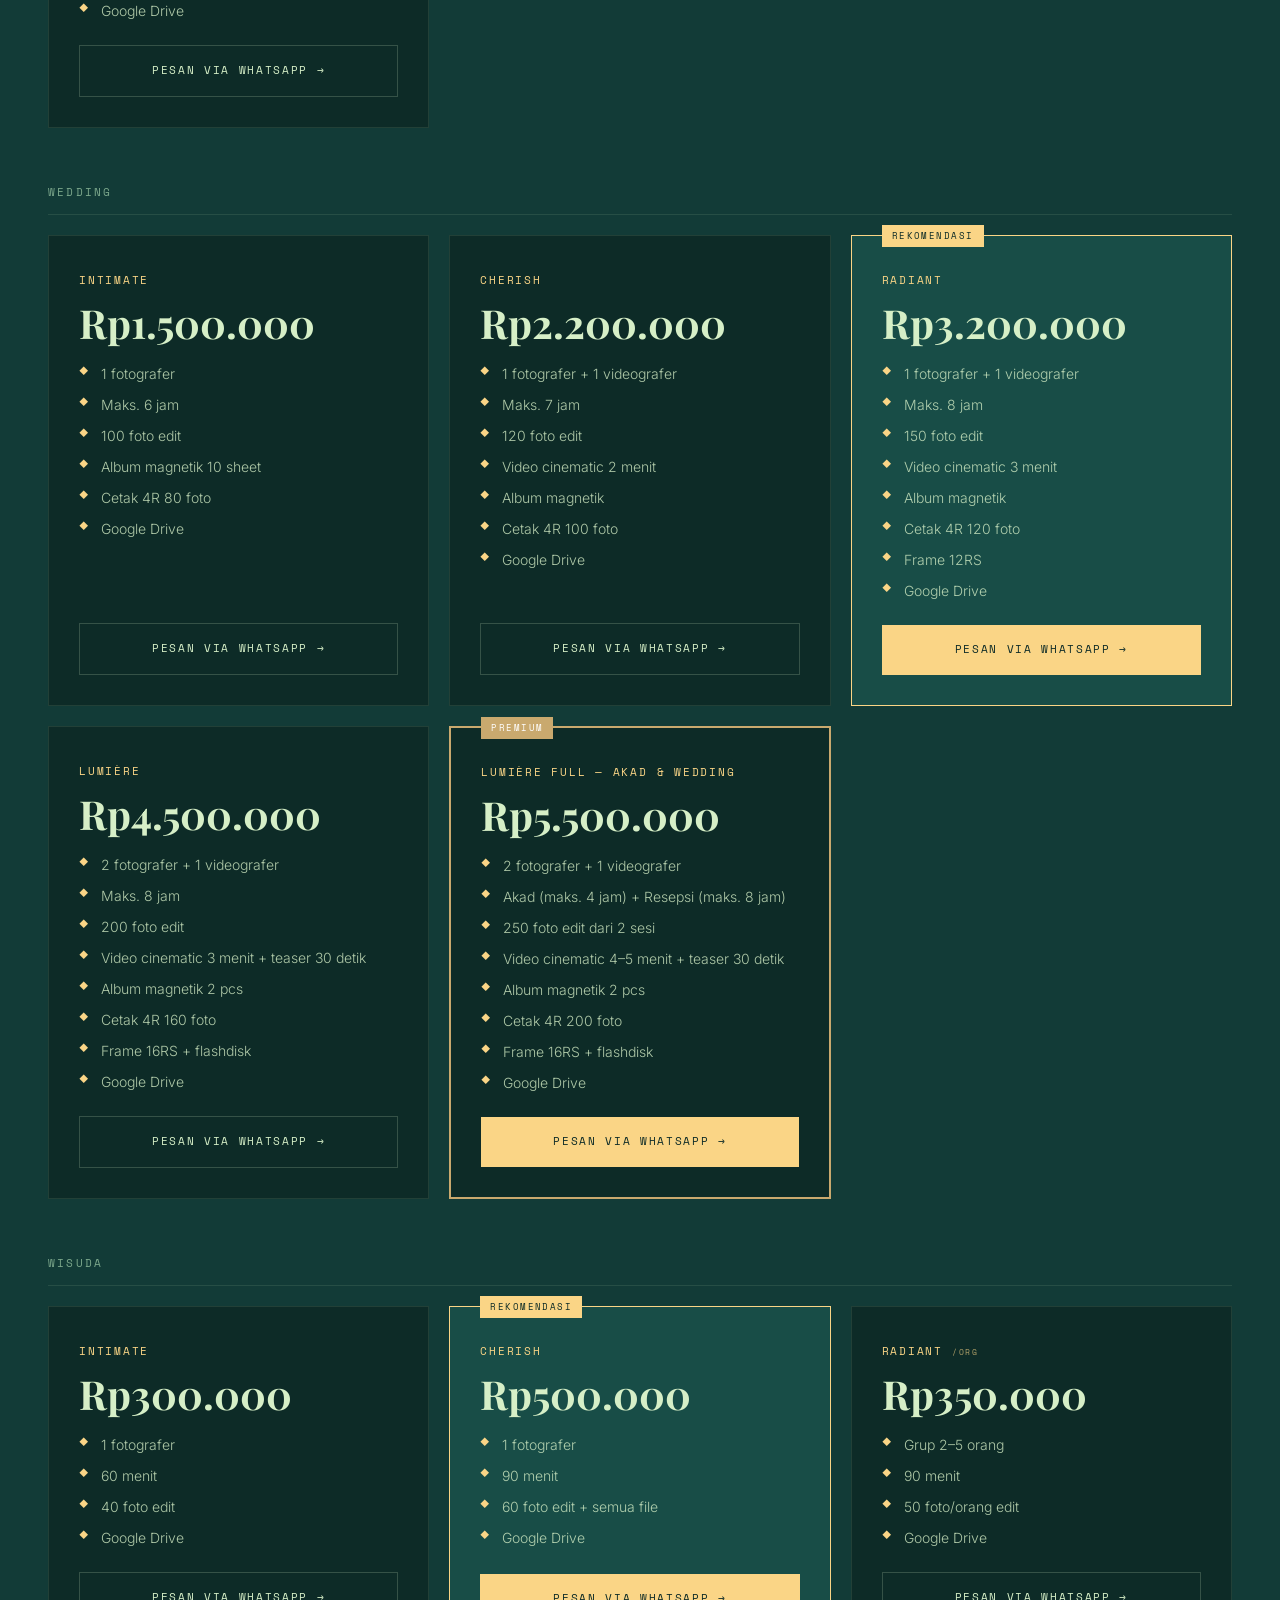
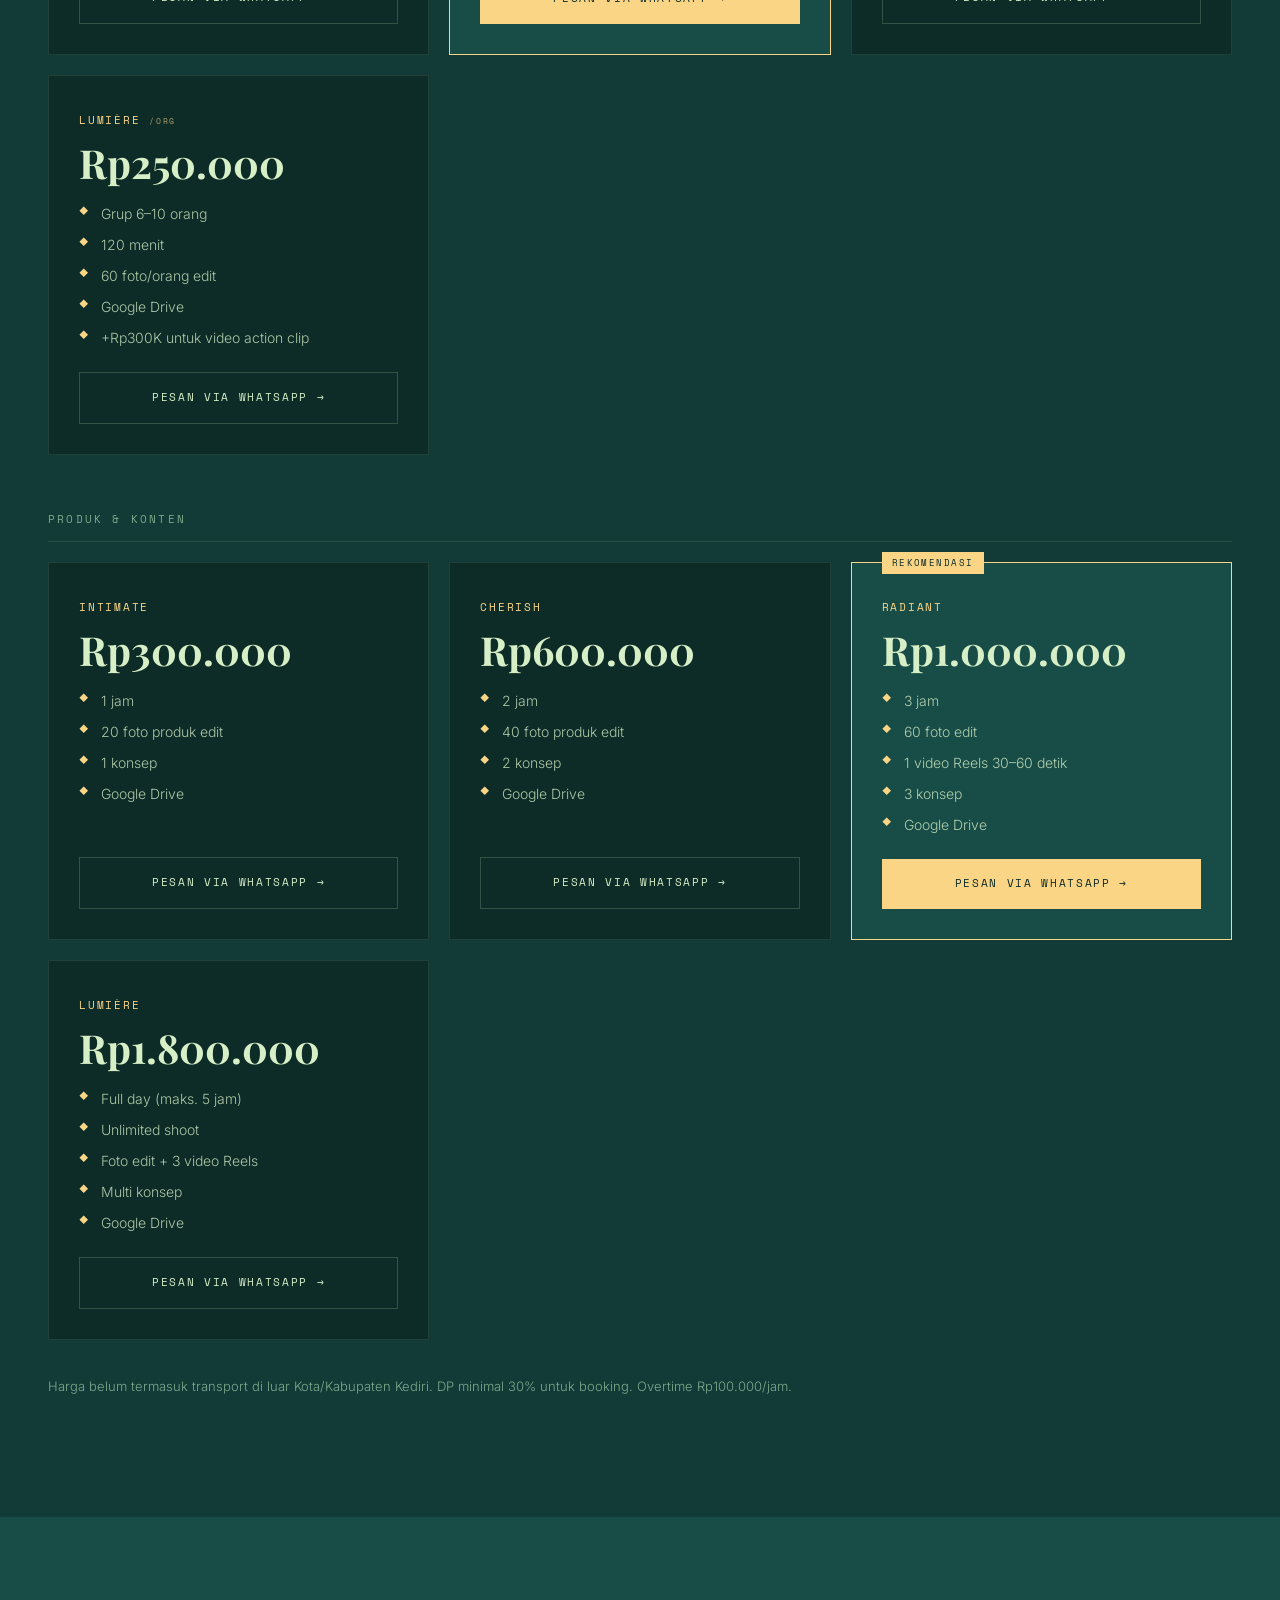
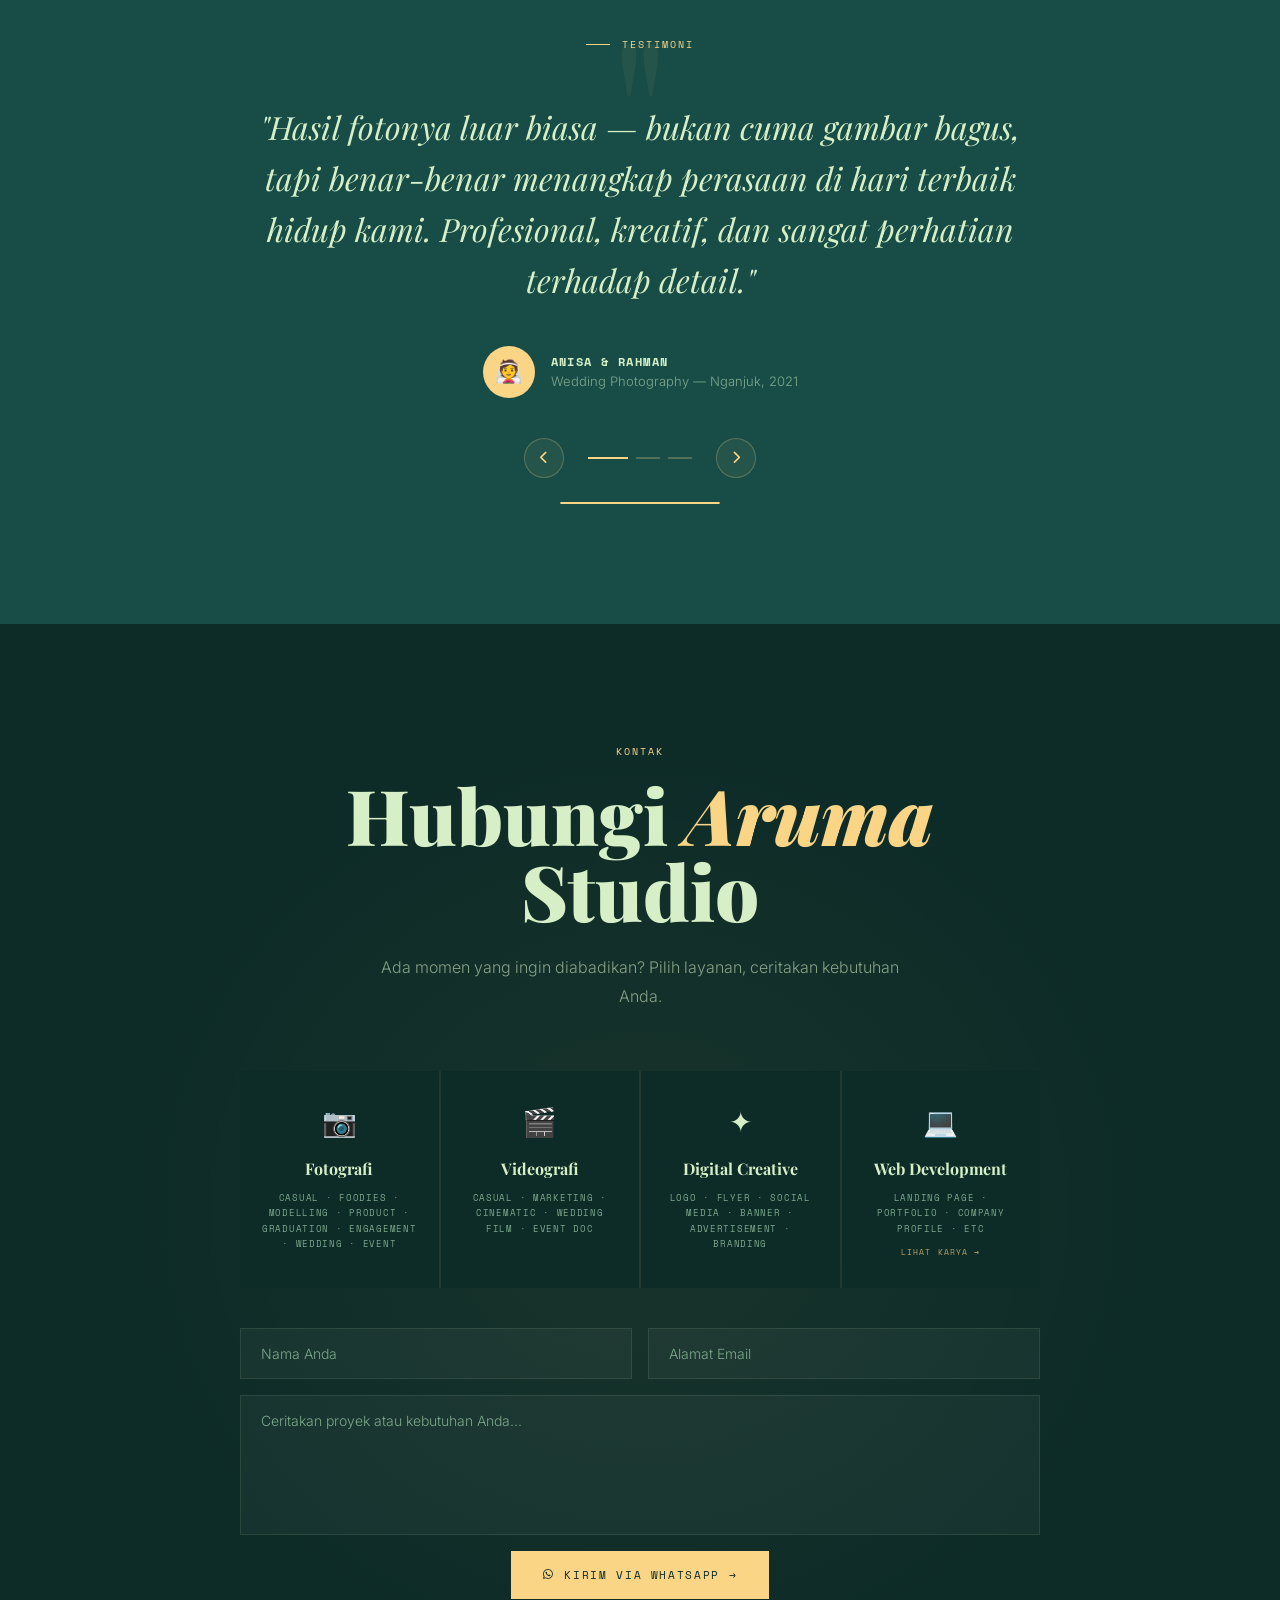
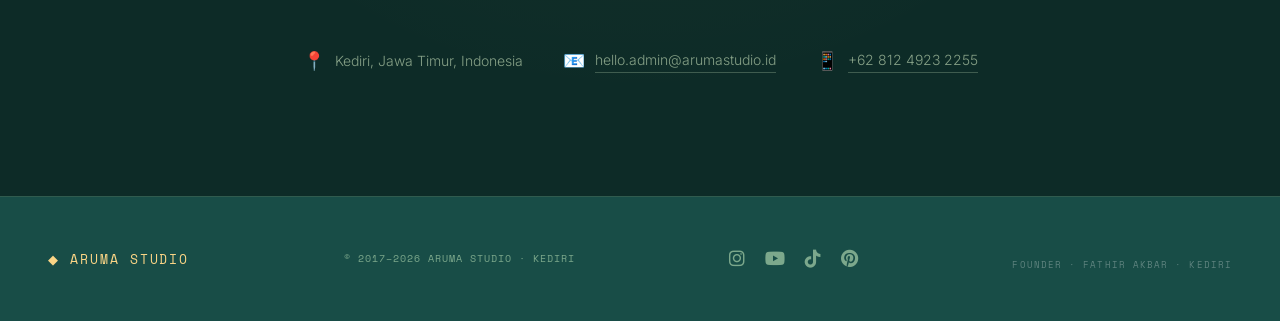
==== commit df846d76: "Hapus foto profil & kalimat founder dari About section - Foto profil.jpg dan about-visual dihapus se" ====
--- a/index.html
+++ b/index.html
@@ -134,31 +134,18 @@
 
 <!-- ABOUT -->
 <section class="about" id="about">
-  <div class="about-inner">
-    <div class="about-visual reveal">
-      <div class="about-corner"></div>
-      <div class="about-frame">
-        <!-- GANTI FOTO DI SINI: hapus <span class="about-icon">📷</span>
-             lalu ganti isi div about-frame-inner dengan foto kamu, contoh:
-             <div class="about-frame-inner" style="background-image:url('images/profil.jpg'); background-size:cover; background-position:center;"></div> -->
-        <div class="about-frame-inner">
-          <span class="about-frame-inner" role="img" aria-label="Foto Fathir, Aruma Studio" style="background-image:url('images/profil.jpg'); background-size:cover; background-position:center;"></span>
-        </div>
-      </div>
-      <div class="about-badge">Menerima Proyek 2026</div>
-    </div>
+  <div class="about-inner" style="display:block; max-width:700px; margin:0 auto; text-align:center;">
     <div class="about-text">
-      <!-- GANTI TEKS DI SINI: judul & paragraf bio -->
-      <div class="section-label reveal">Tentang Kami</div>
+      <div class="section-label reveal" style="justify-content:center;">Tentang Kami</div>
       <h2 class="section-title reveal reveal-delay-1"><em>Aruma Studio</em> — Abadikan yang Berarti</h2>
       <div class="divider reveal reveal-delay-2"></div>
       <p class="reveal reveal-delay-2">
-        Tim kreatif Kediri untuk momen terpenting hidup Anda — wedding, wisuda, produk, hingga konten brand. Dipimpin <strong>Fathir Akbar</strong> sejak 2017.
+        Tim kreatif Kediri untuk momen terpenting hidup Anda — wedding, wisuda, produk, hingga konten brand. Berkarya sejak 2017.
       </p>
       <p class="reveal reveal-delay-3">
         Bagi kami, <strong>cahaya adalah bahasa, dan setiap frame adalah cerita</strong>.
       </p>
-      <div class="about-hobbies reveal reveal-delay-4">
+      <div class="about-hobbies reveal reveal-delay-4" style="justify-content:center;">
         <span class="hobby-tag">📷 Photography</span>
         <span class="hobby-tag">🎬 Videography</span>
         <span class="hobby-tag">✦ Digital Creative</span>
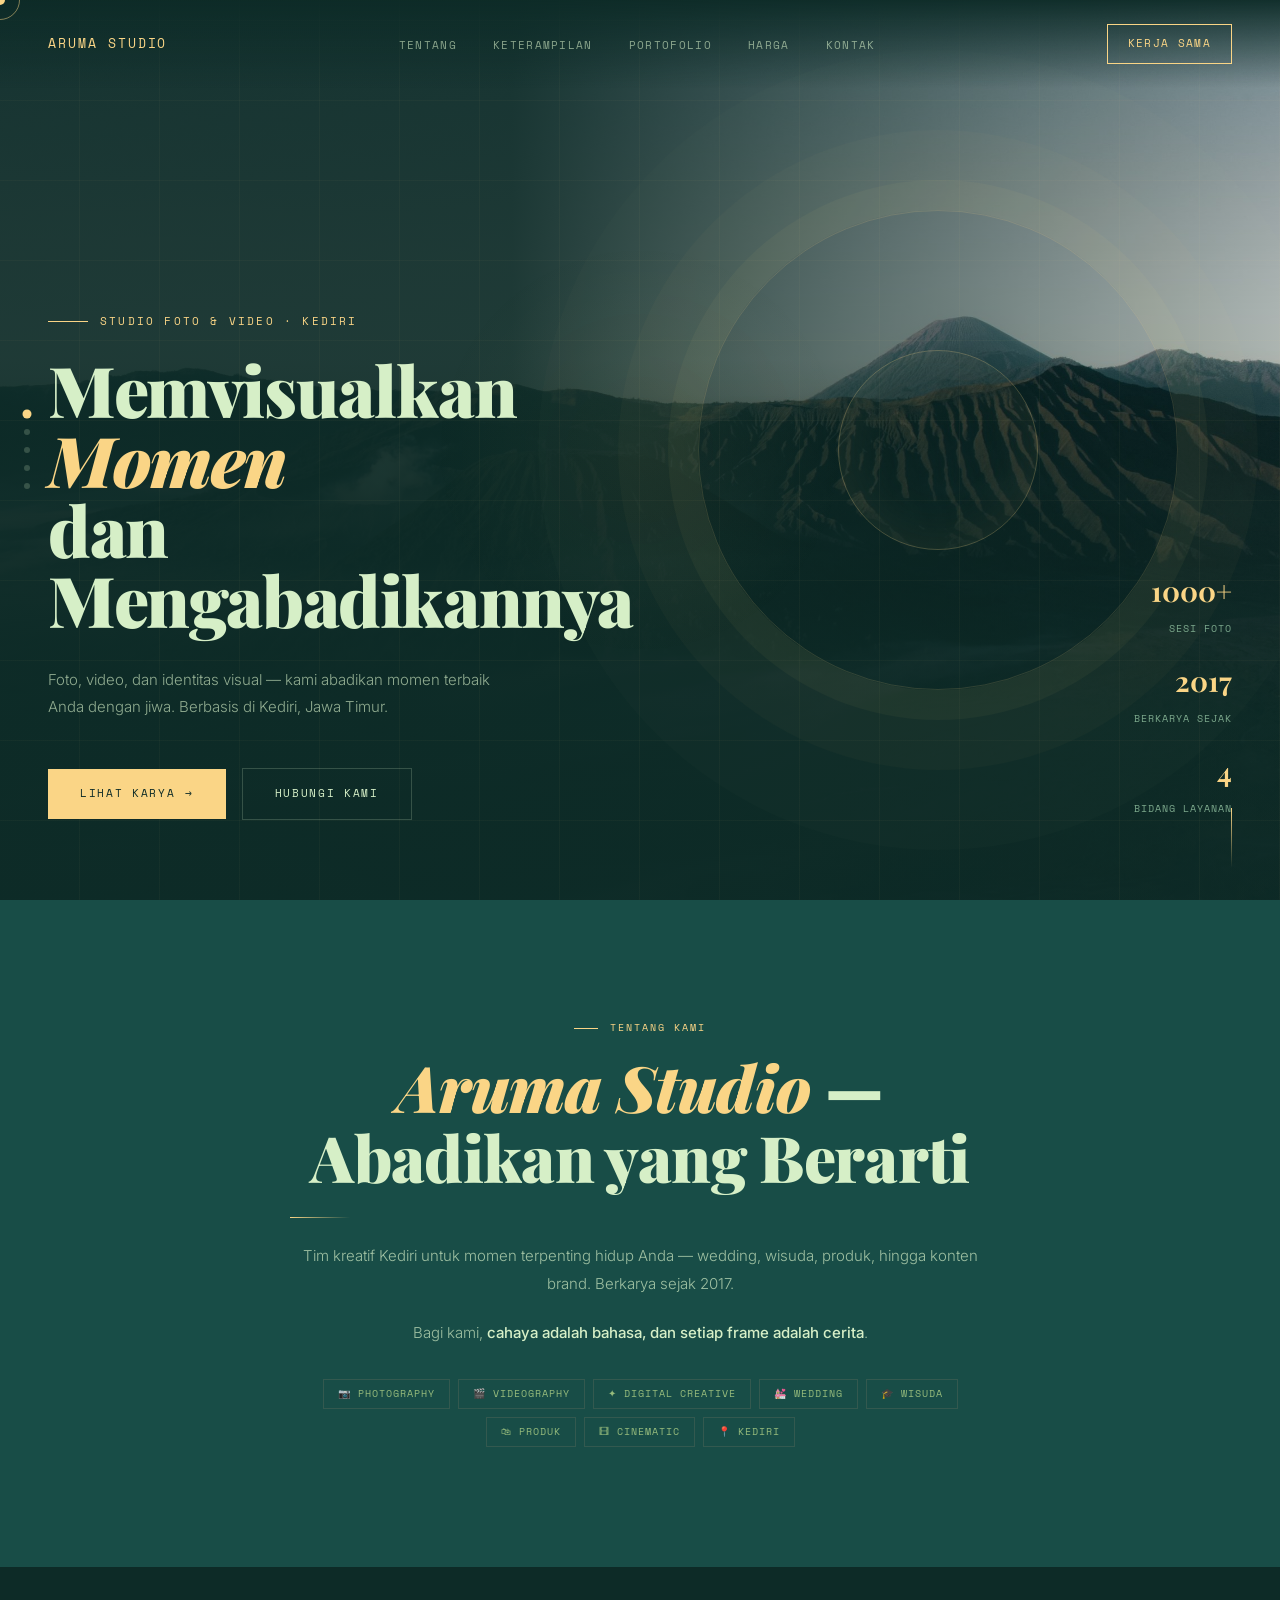
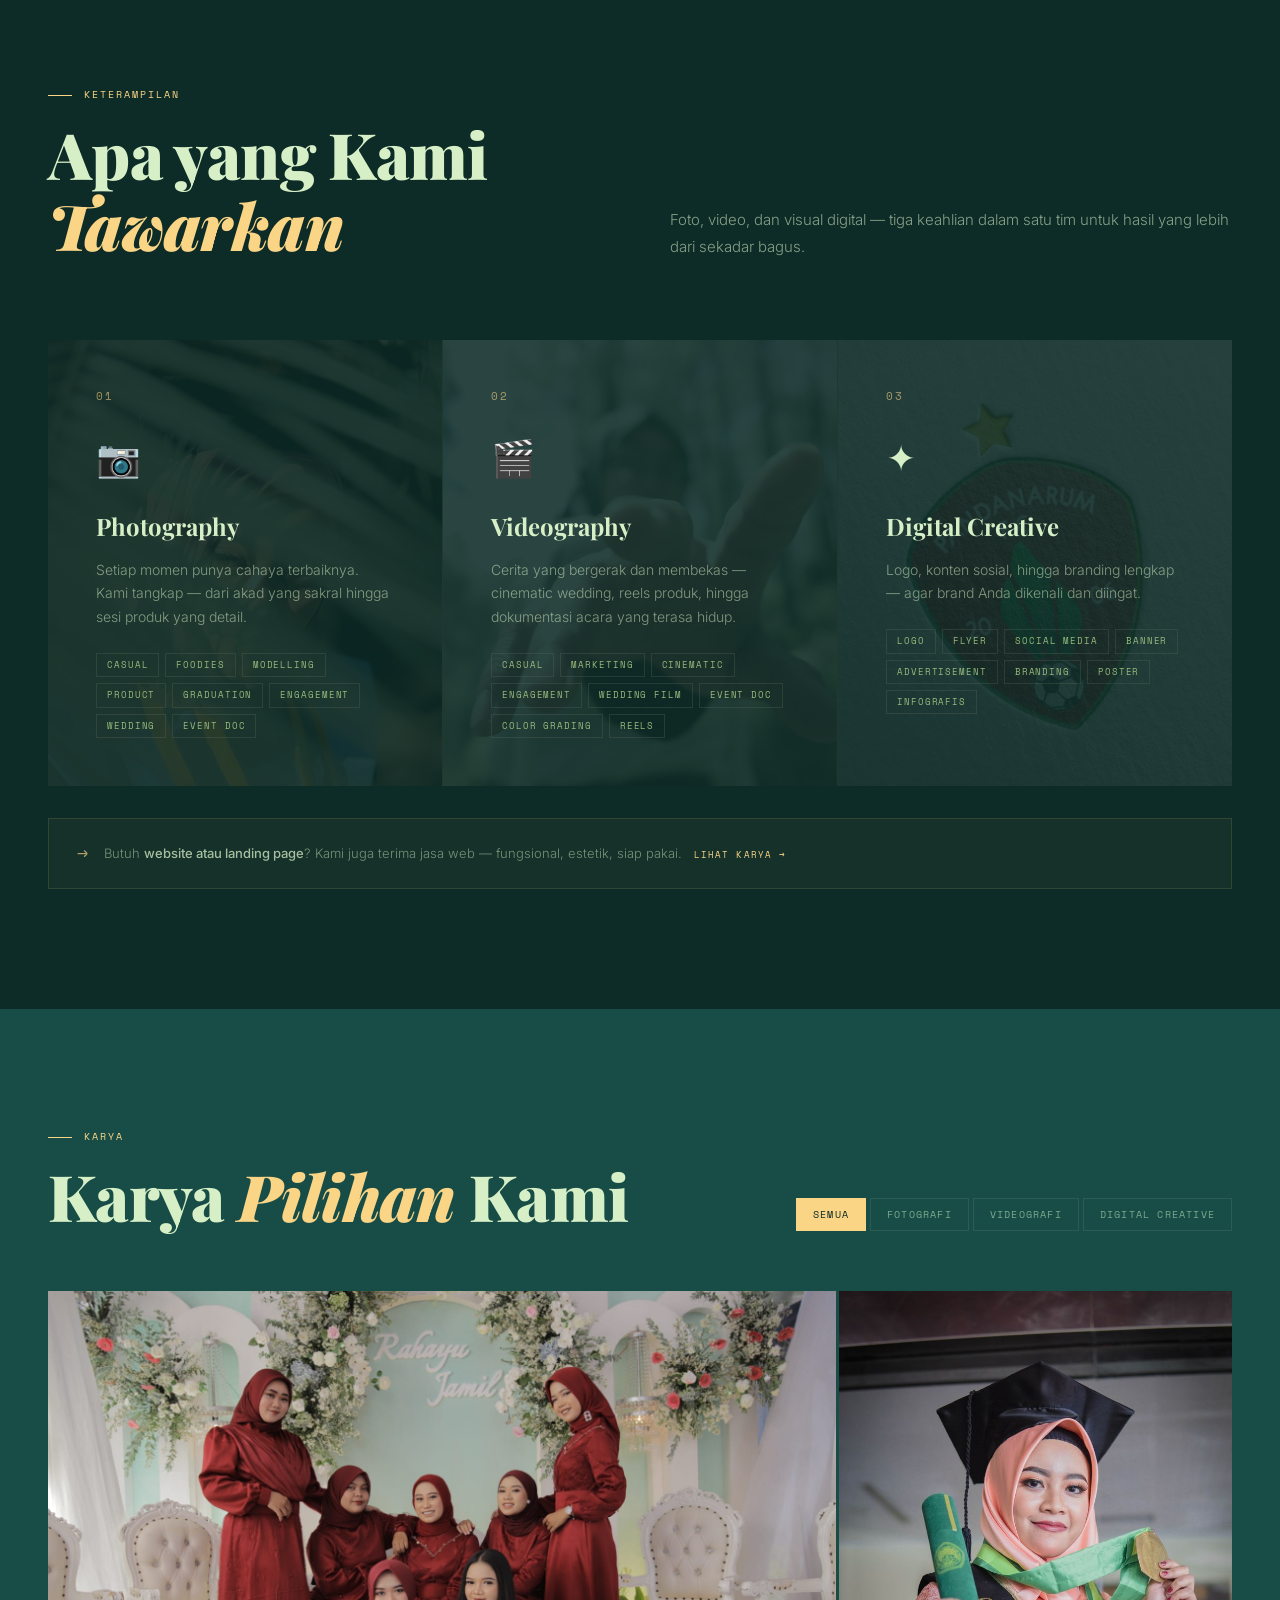
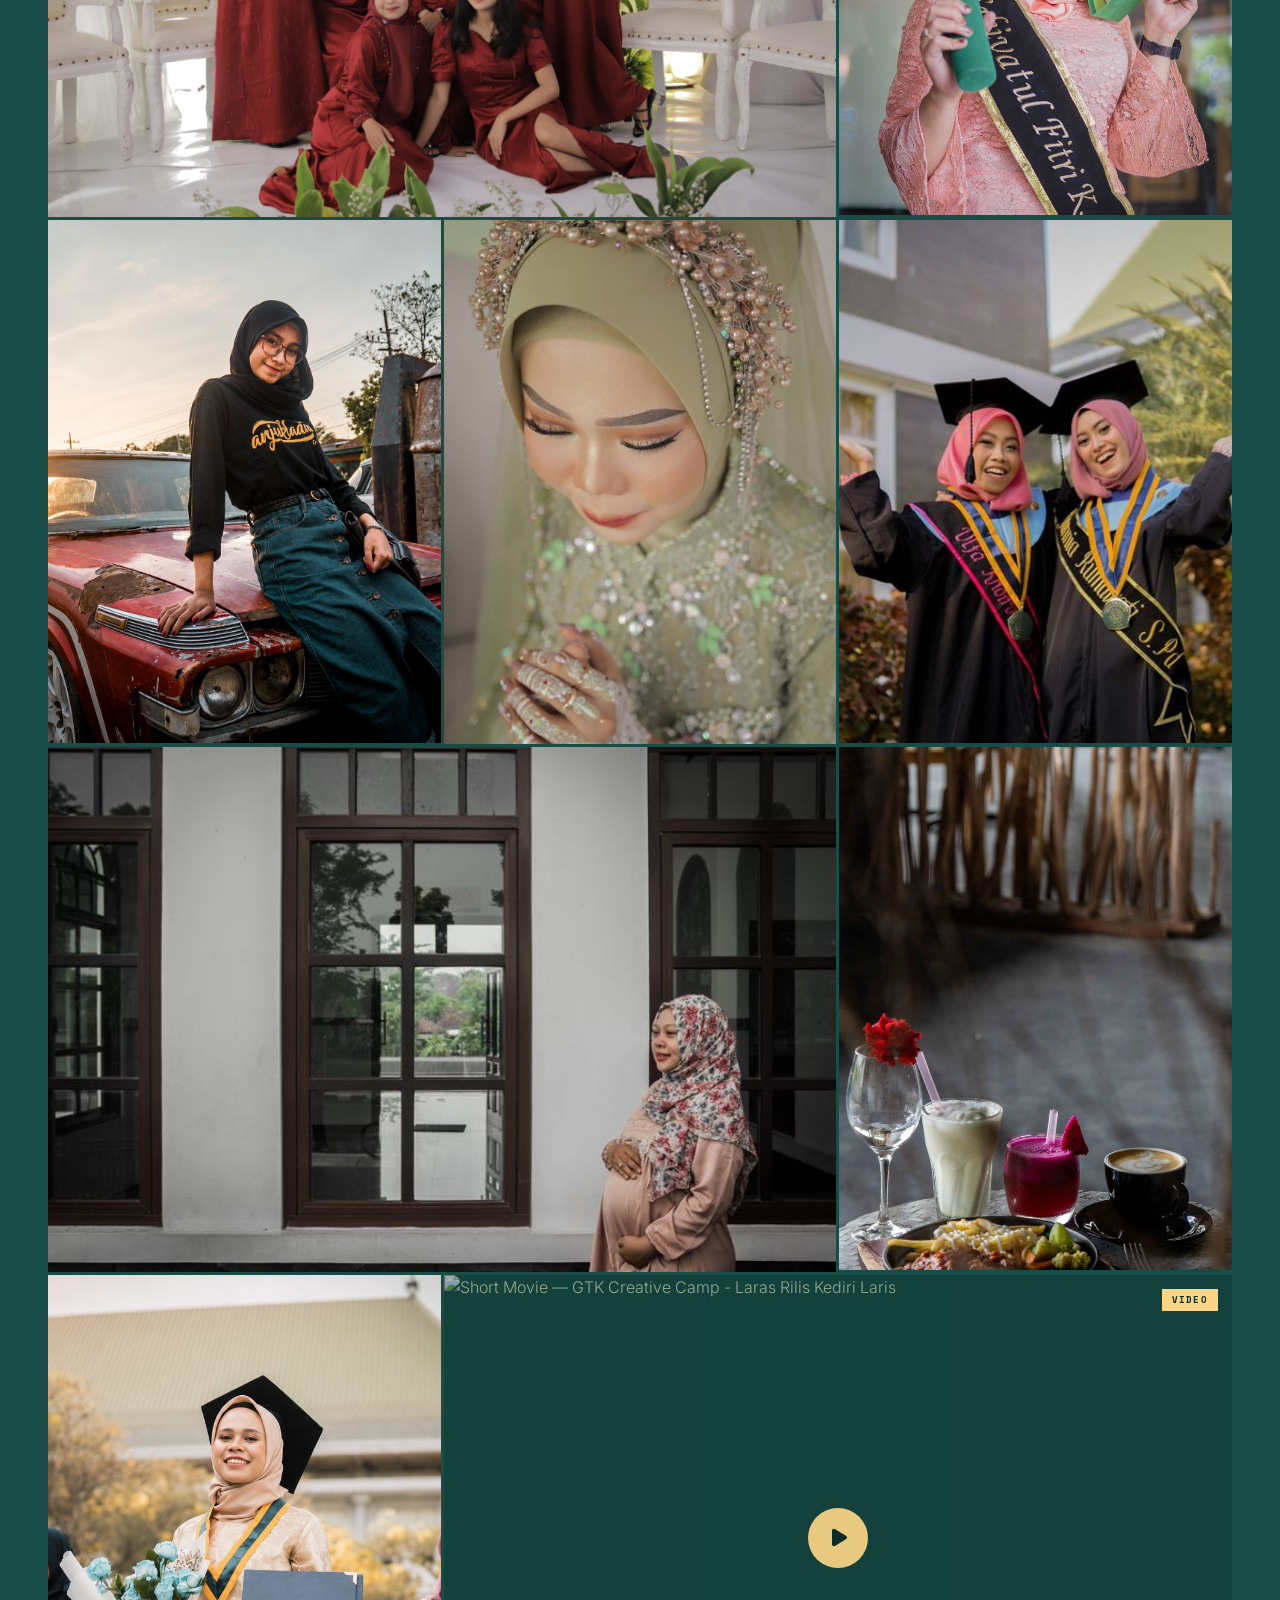
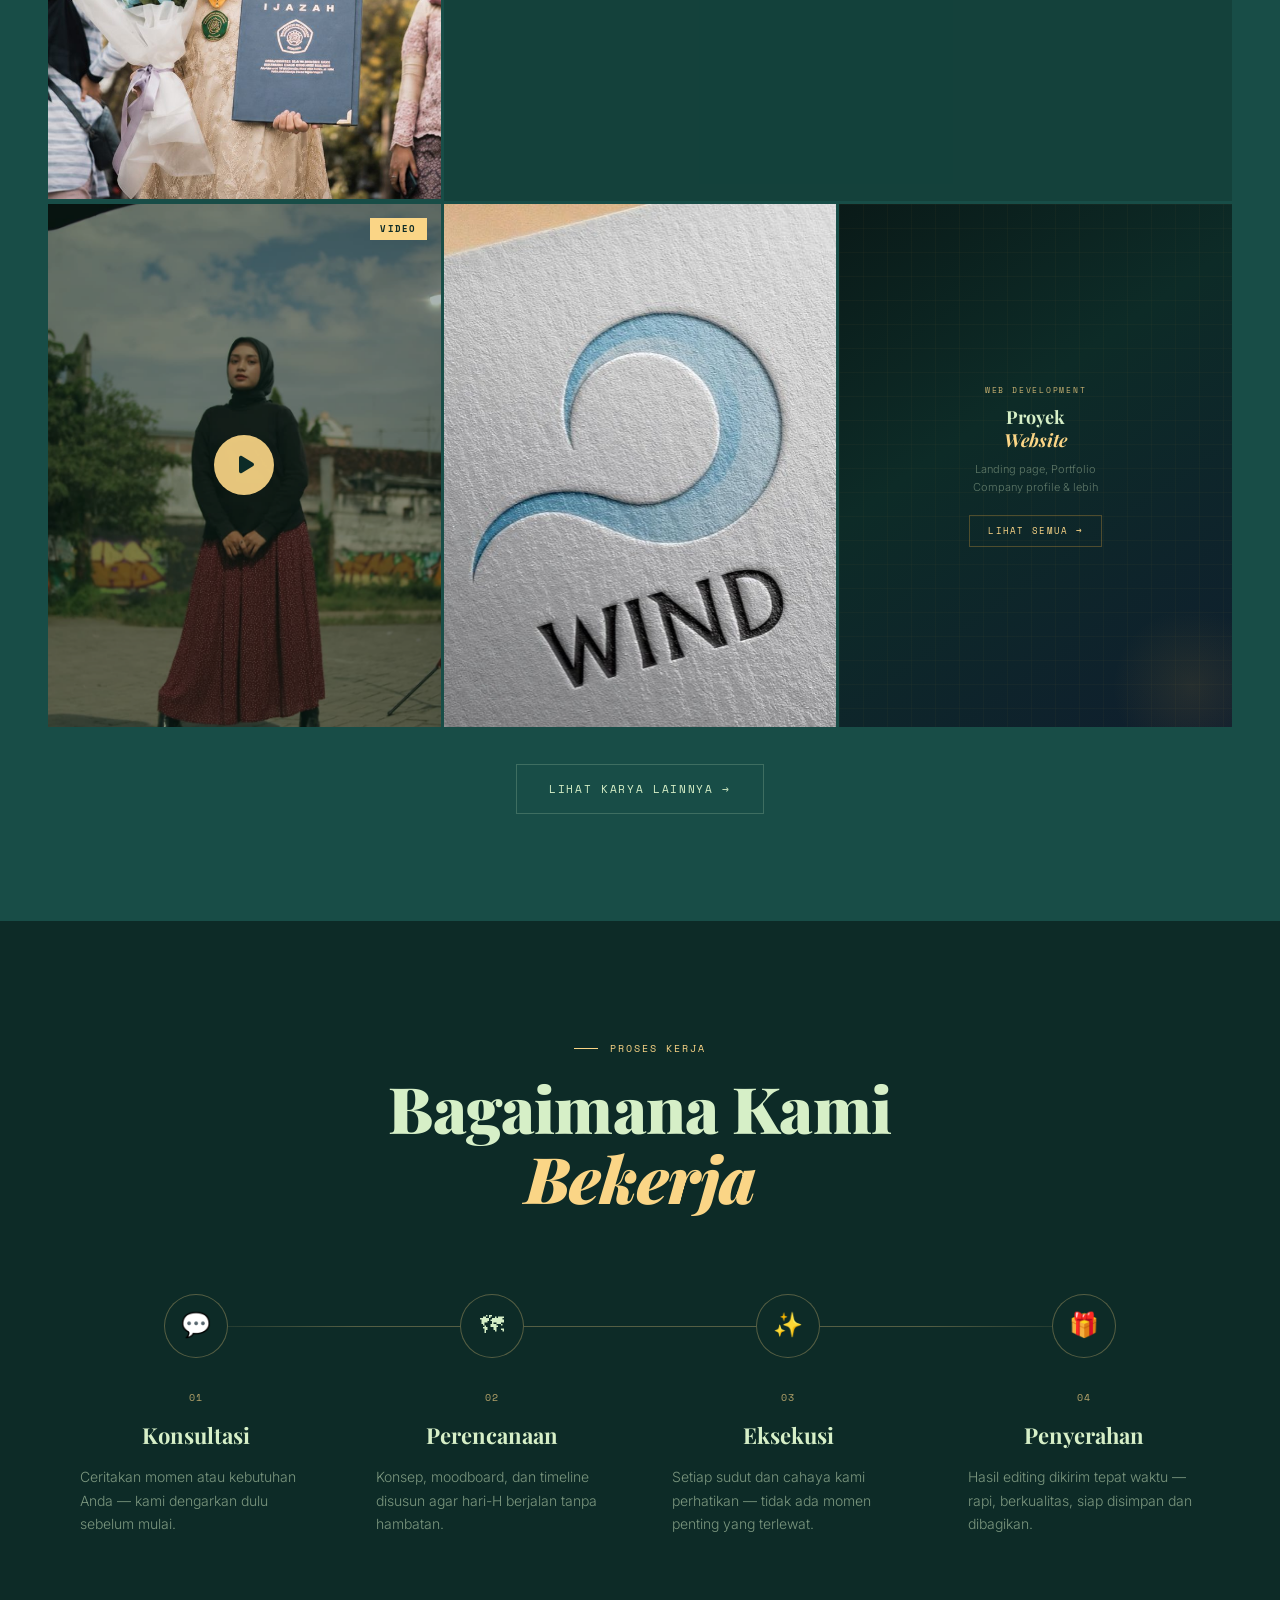
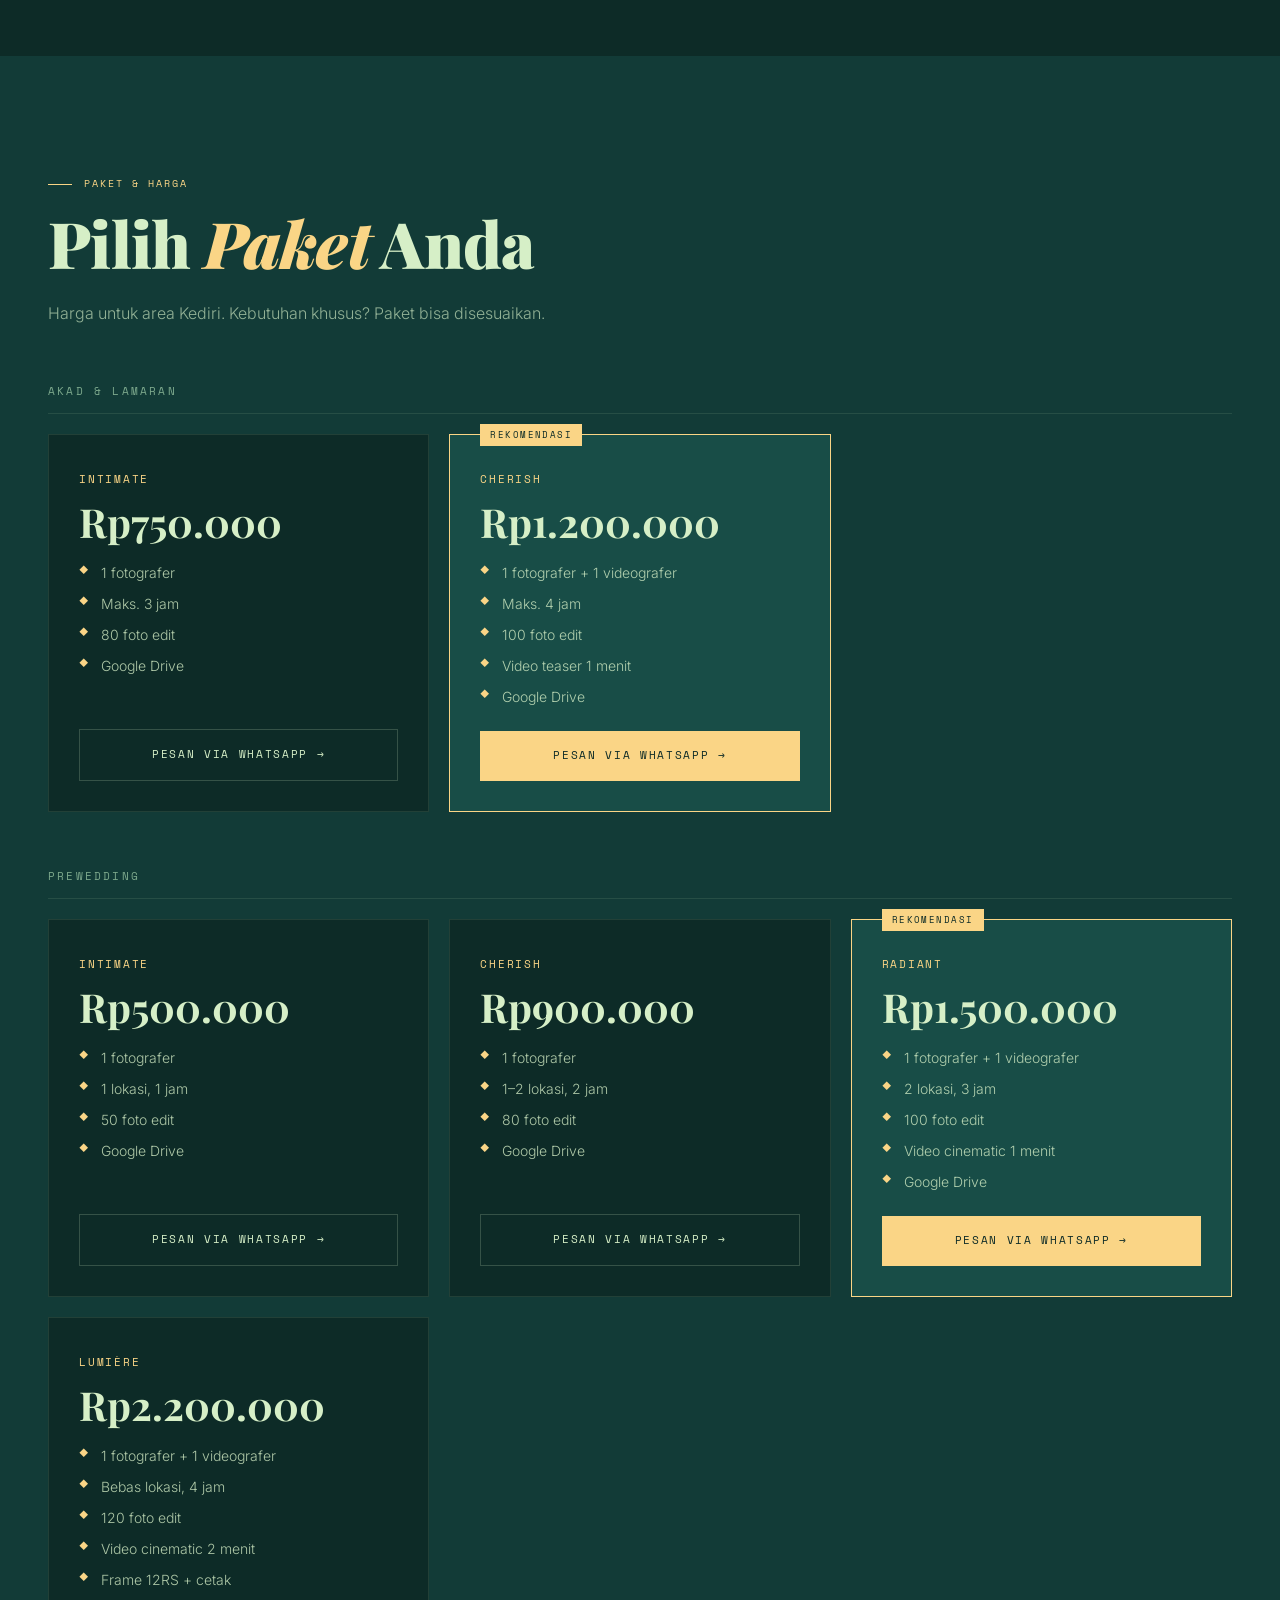
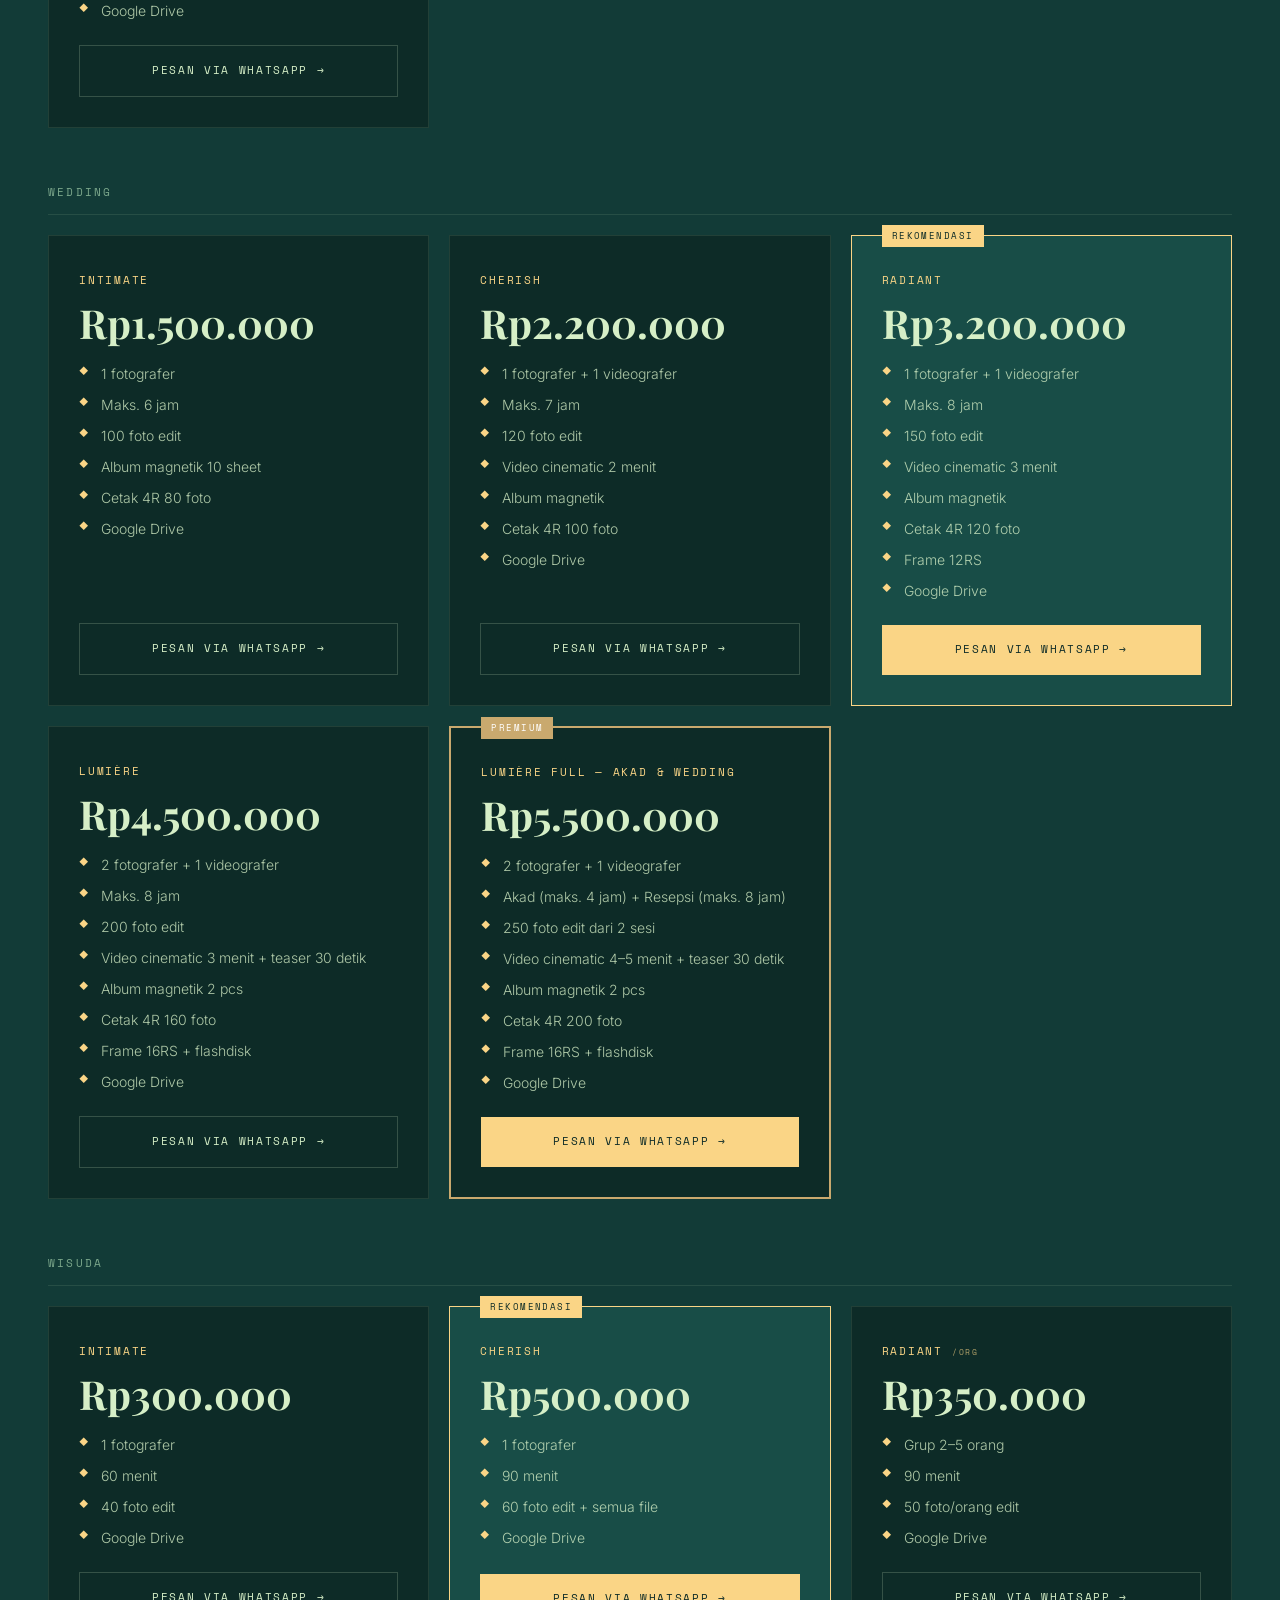
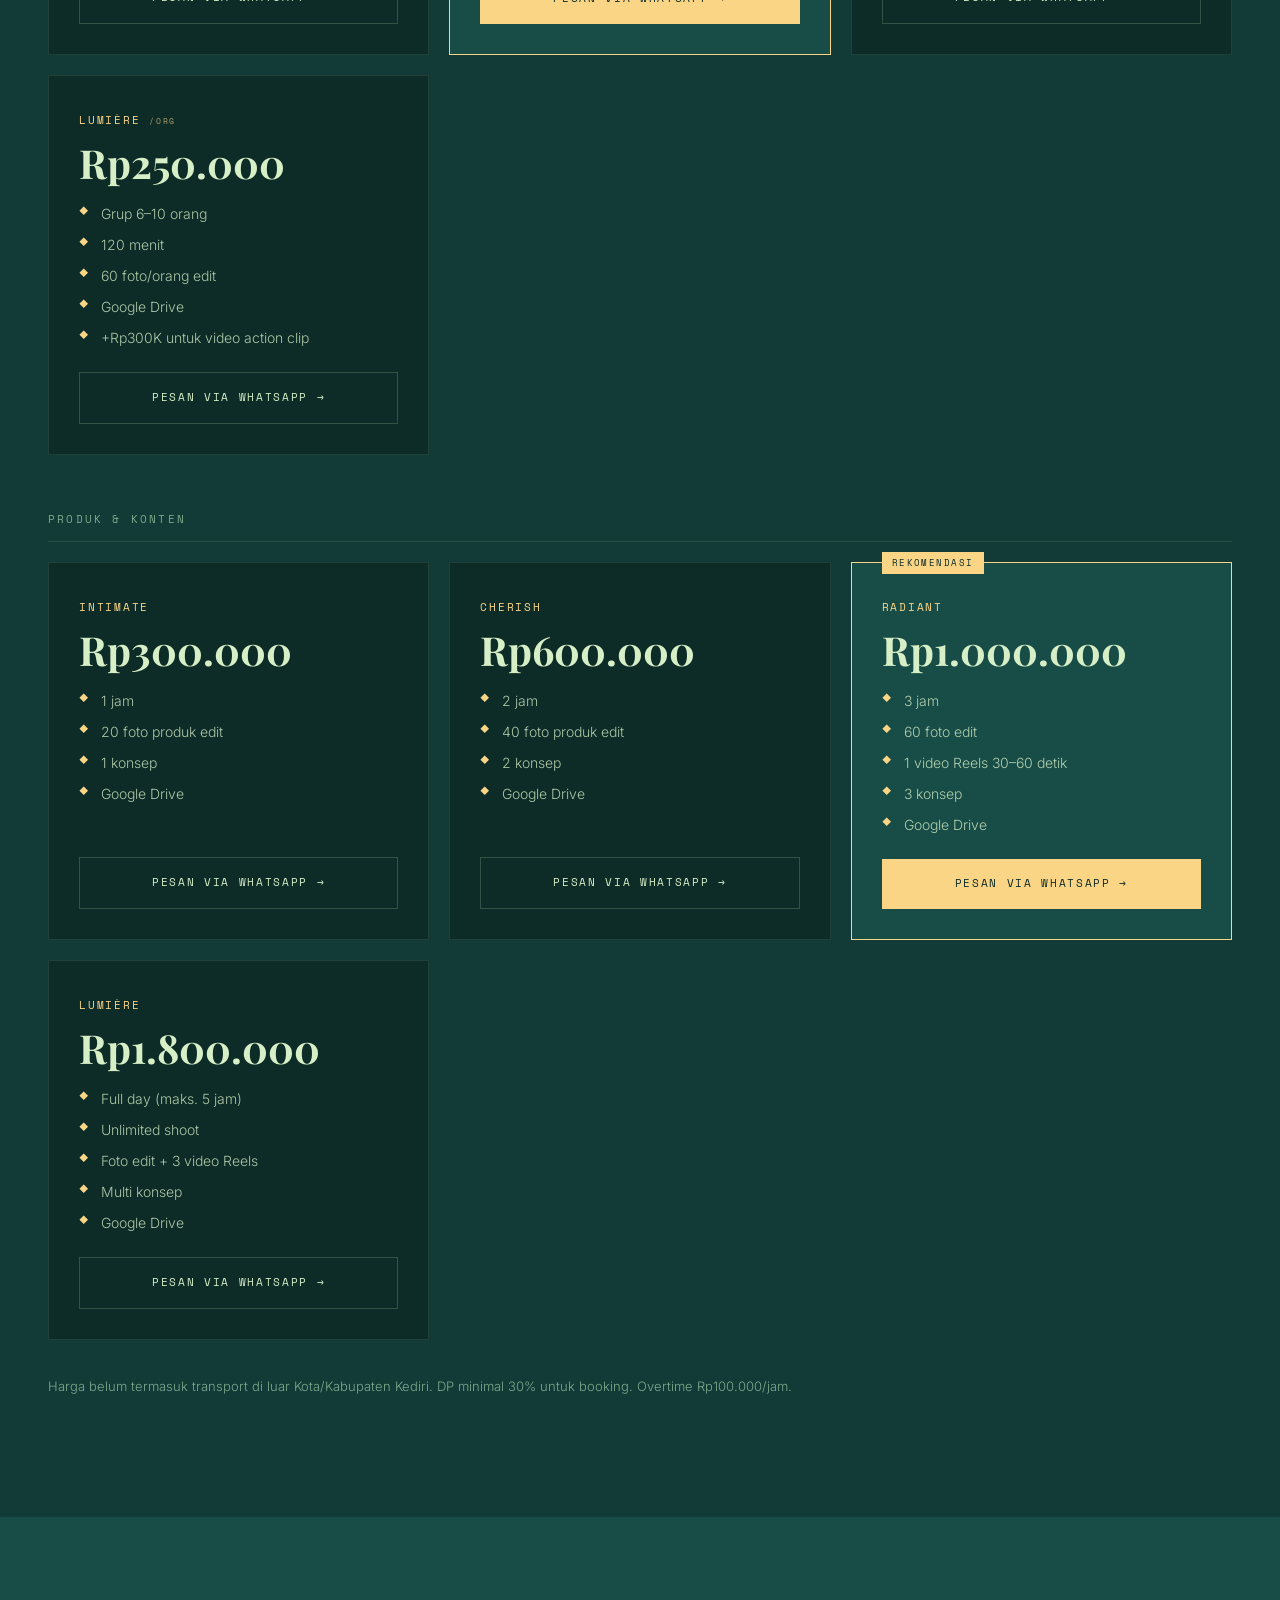
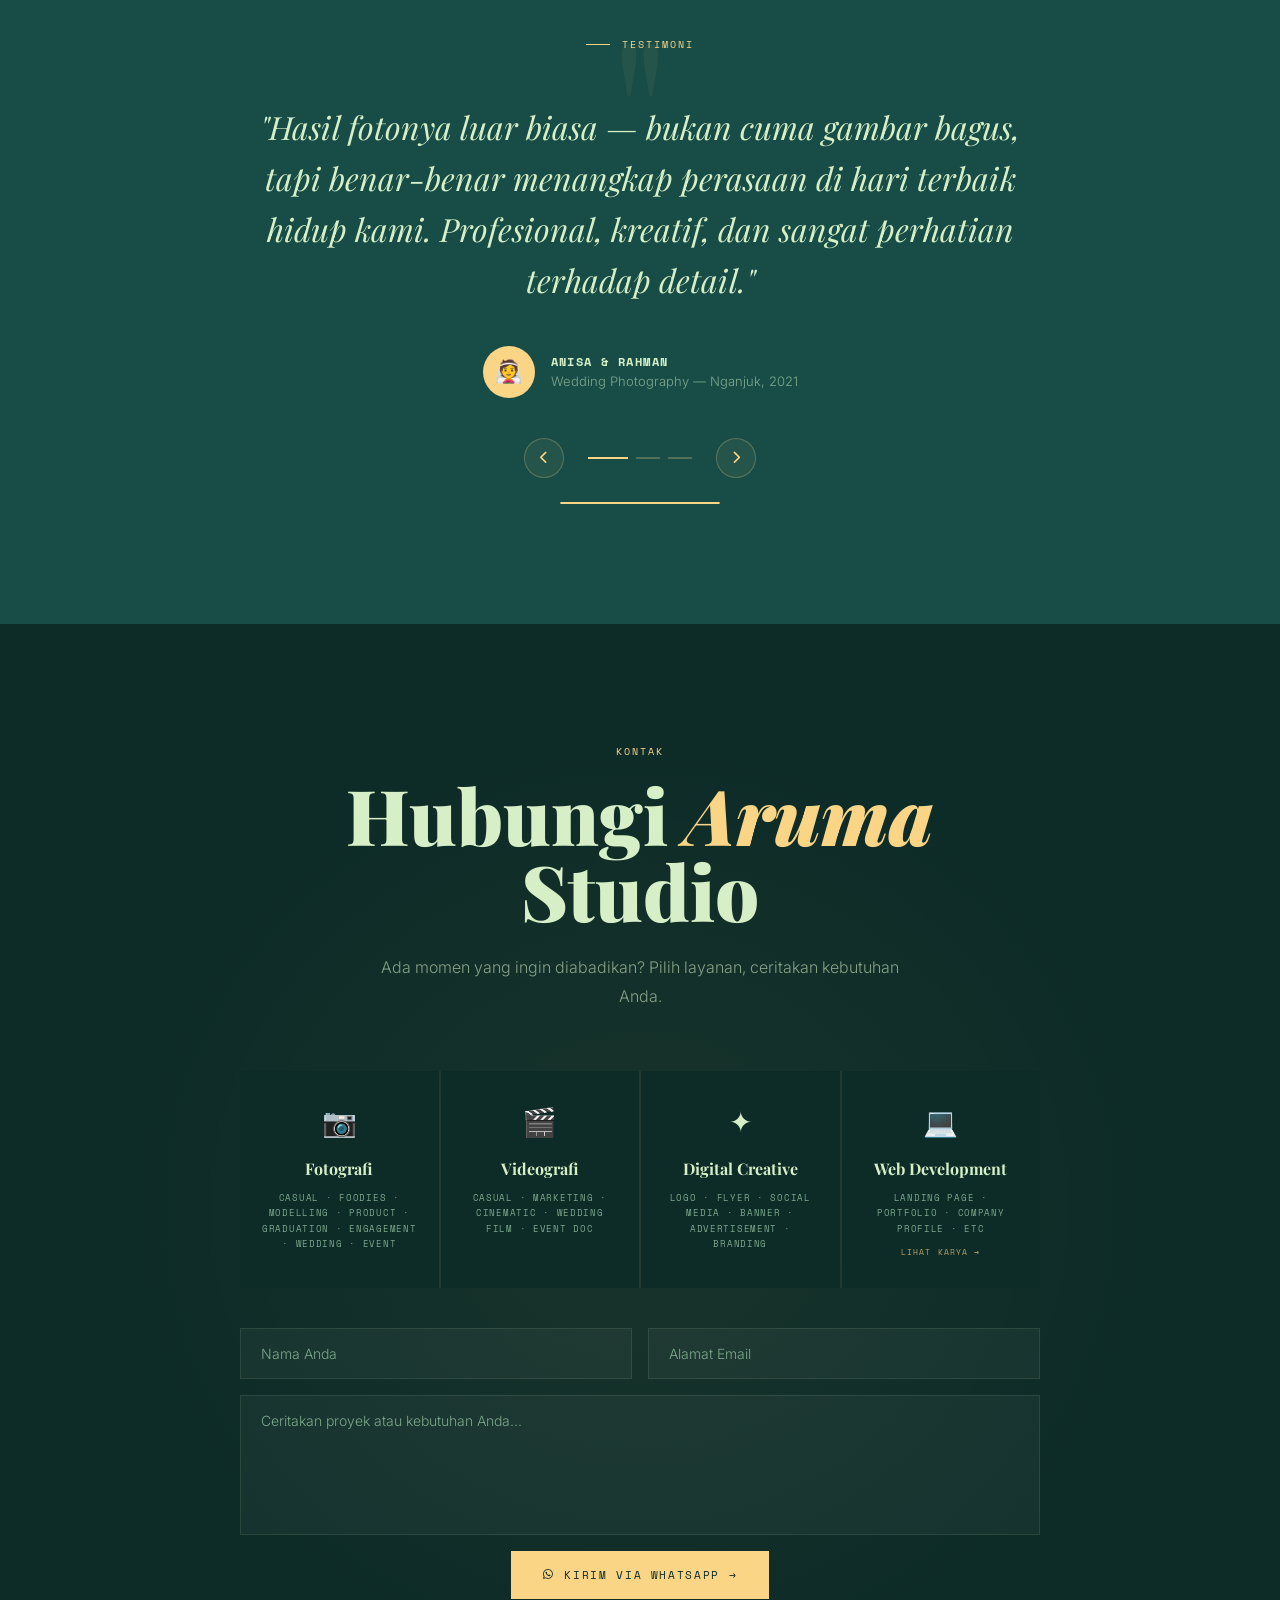
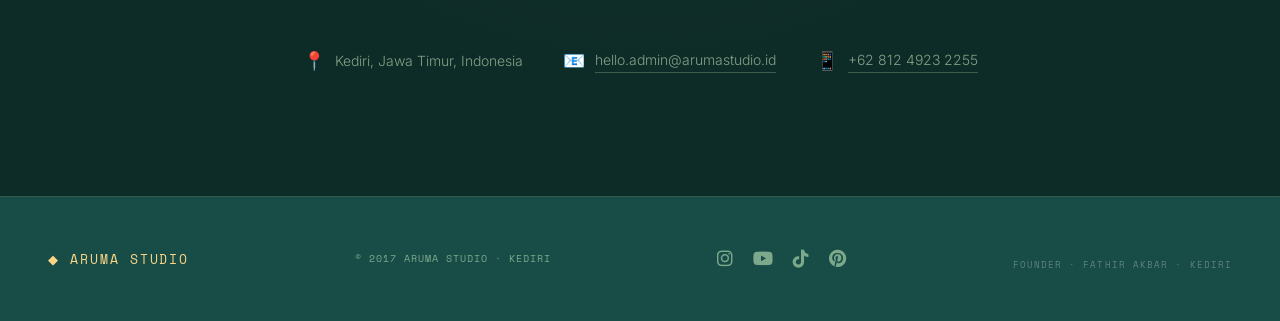
==== commit 024b3153: "Footer: copyright cukup © 2017 Co-Authored-By: Claude Sonnet 4.6 <noreply@anthropic.com> Claude-Sess" ====
--- a/index.html
+++ b/index.html
@@ -715,7 +715,7 @@
 <!-- FOOTER -->
 <footer>
   <div class="footer-logo">◆ ARUMA STUDIO</div>
-  <div class="footer-copy">© 2017–2026 Aruma Studio · Kediri</div>
+  <div class="footer-copy">© 2017 Aruma Studio · Kediri</div>
   <!-- GANTI LINK SOSMED DI SINI -->
   <div class="footer-socials">
     <a href="https://www.instagram.com/adm.fathir_" target="_blank" rel="noopener" class="social-link" title="Instagram Founder">
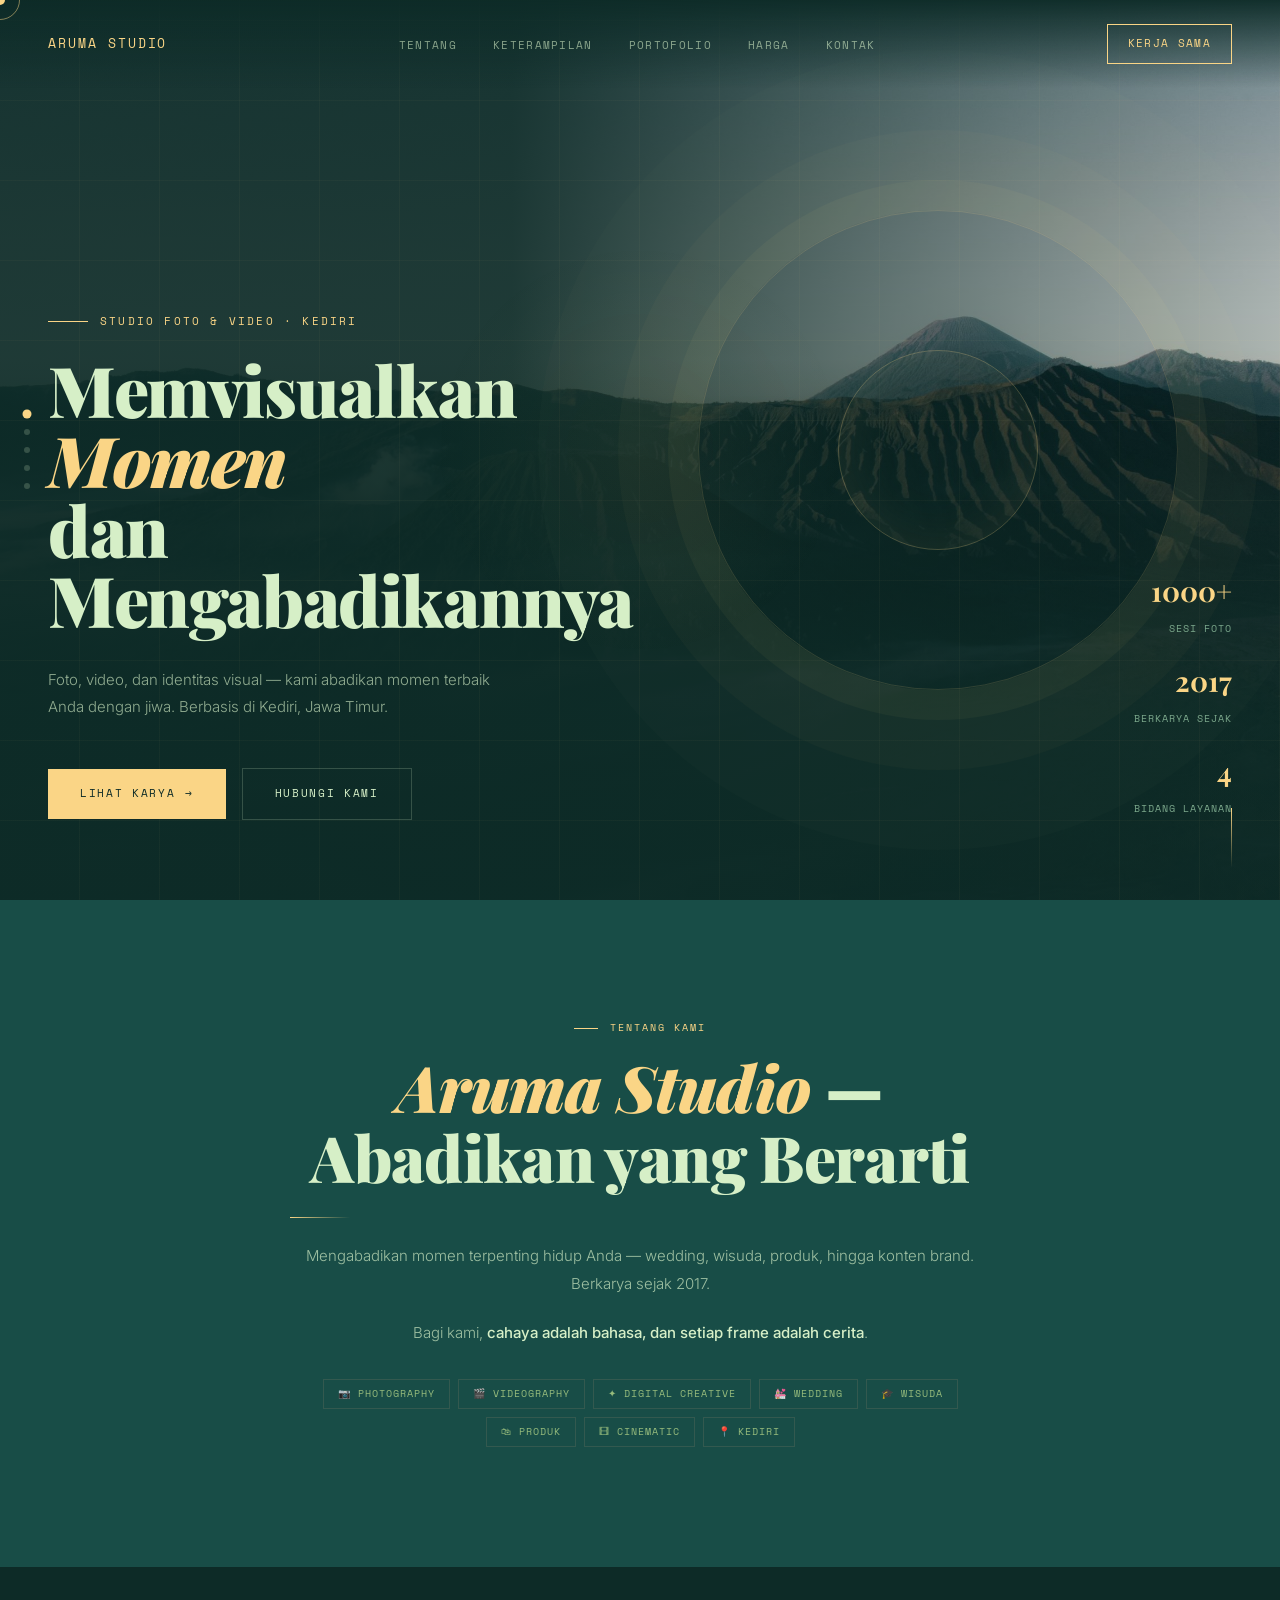
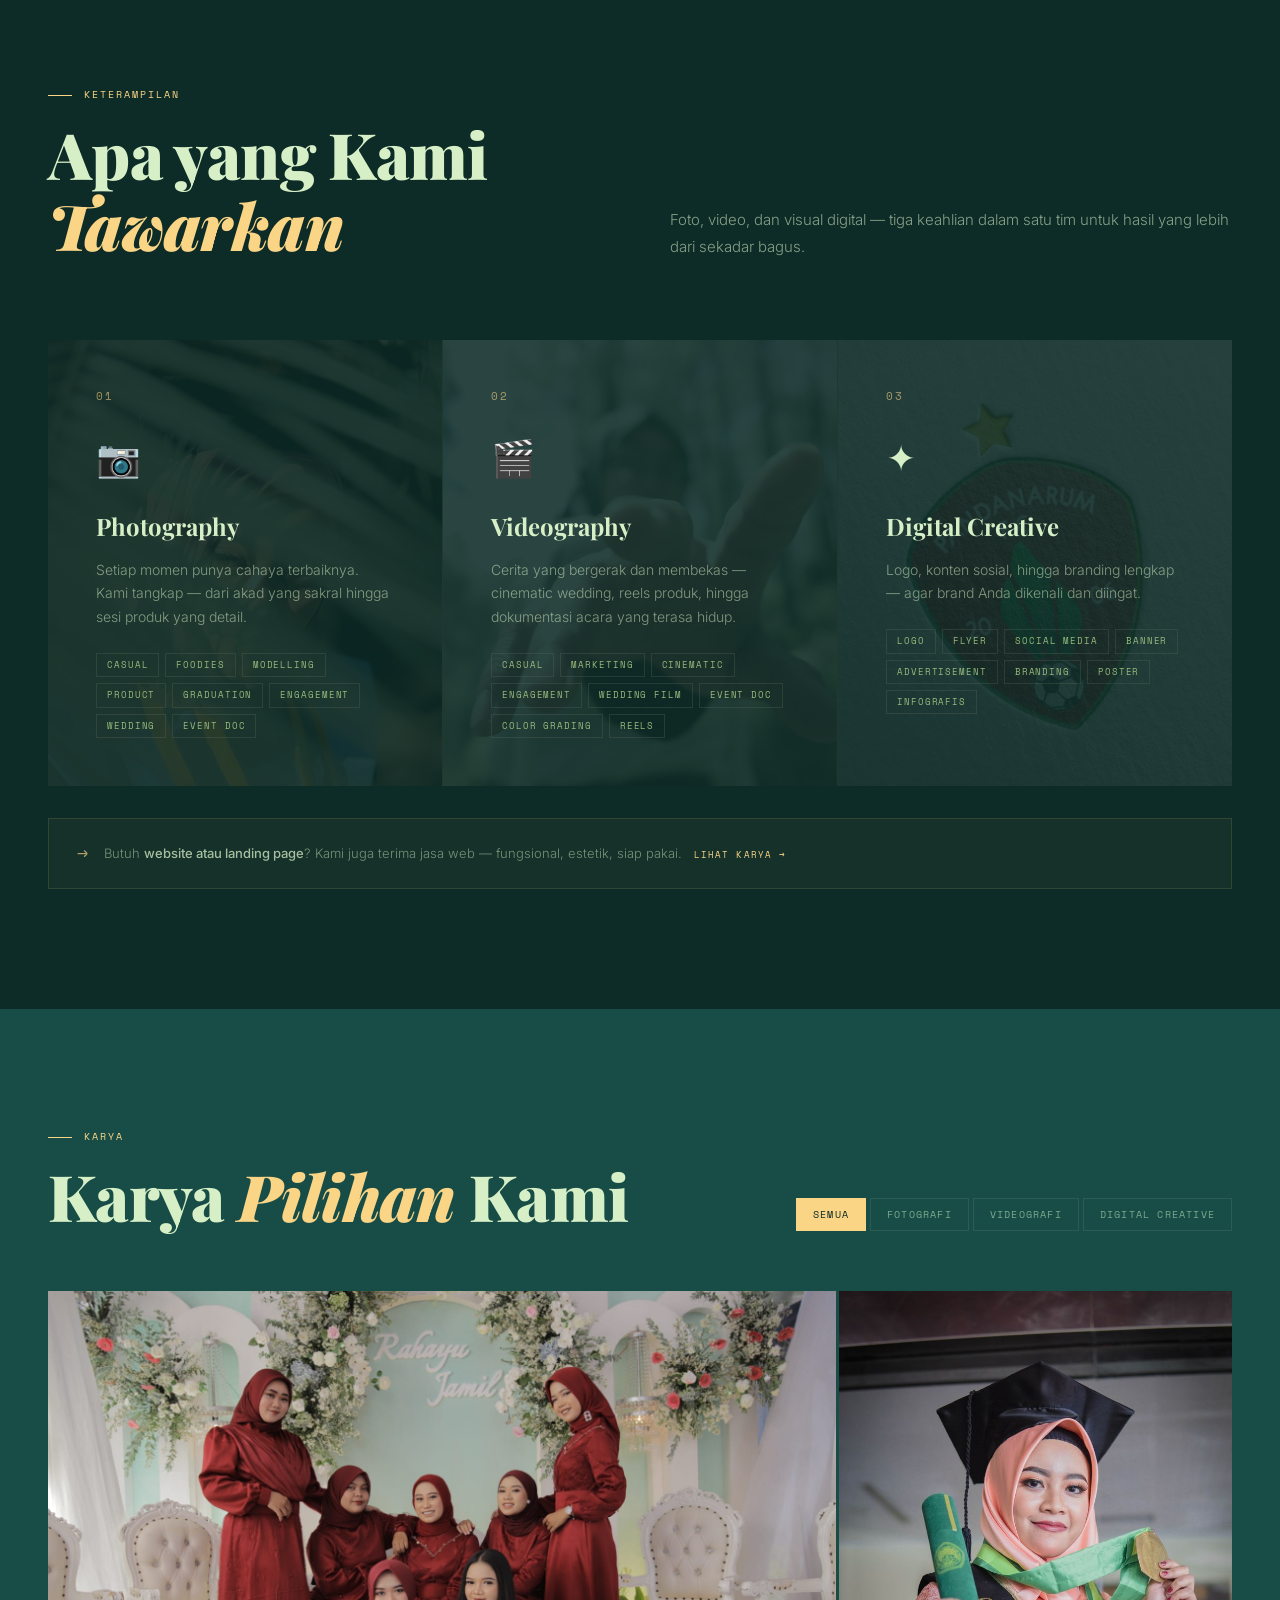
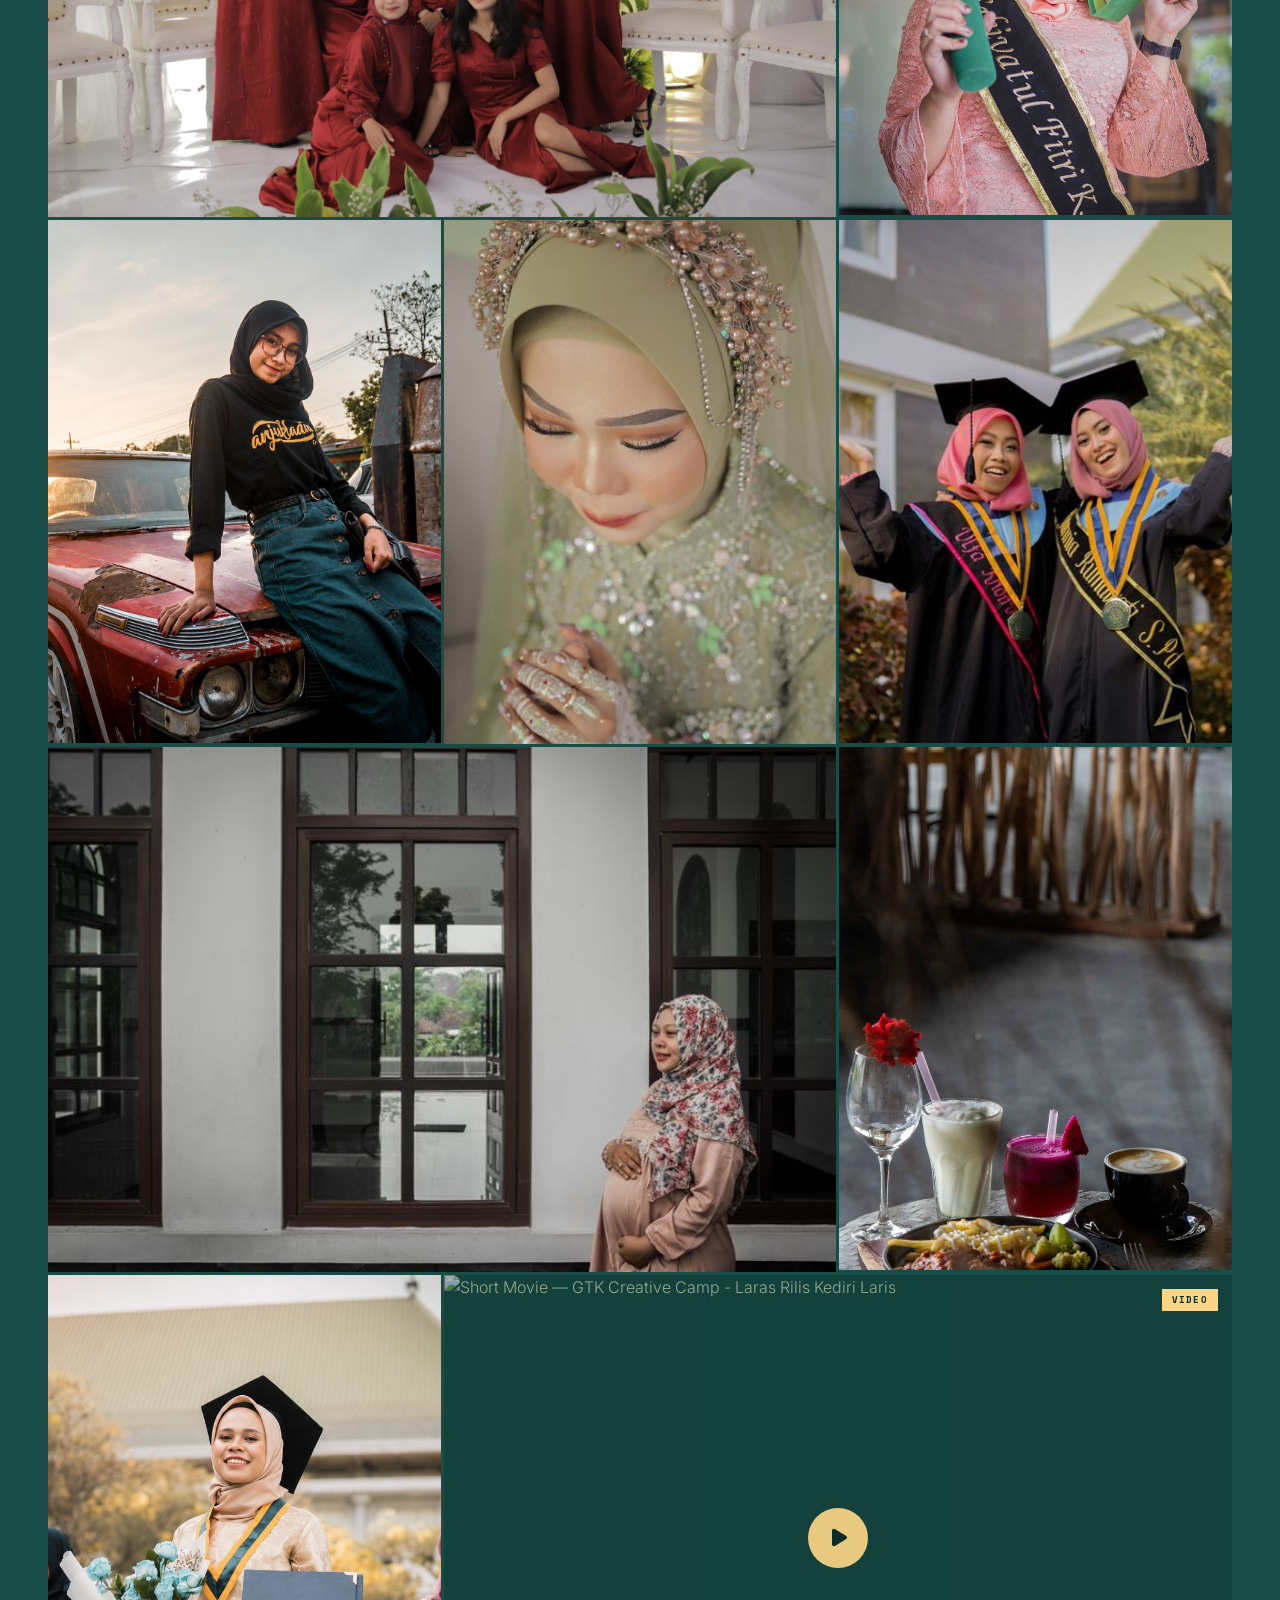
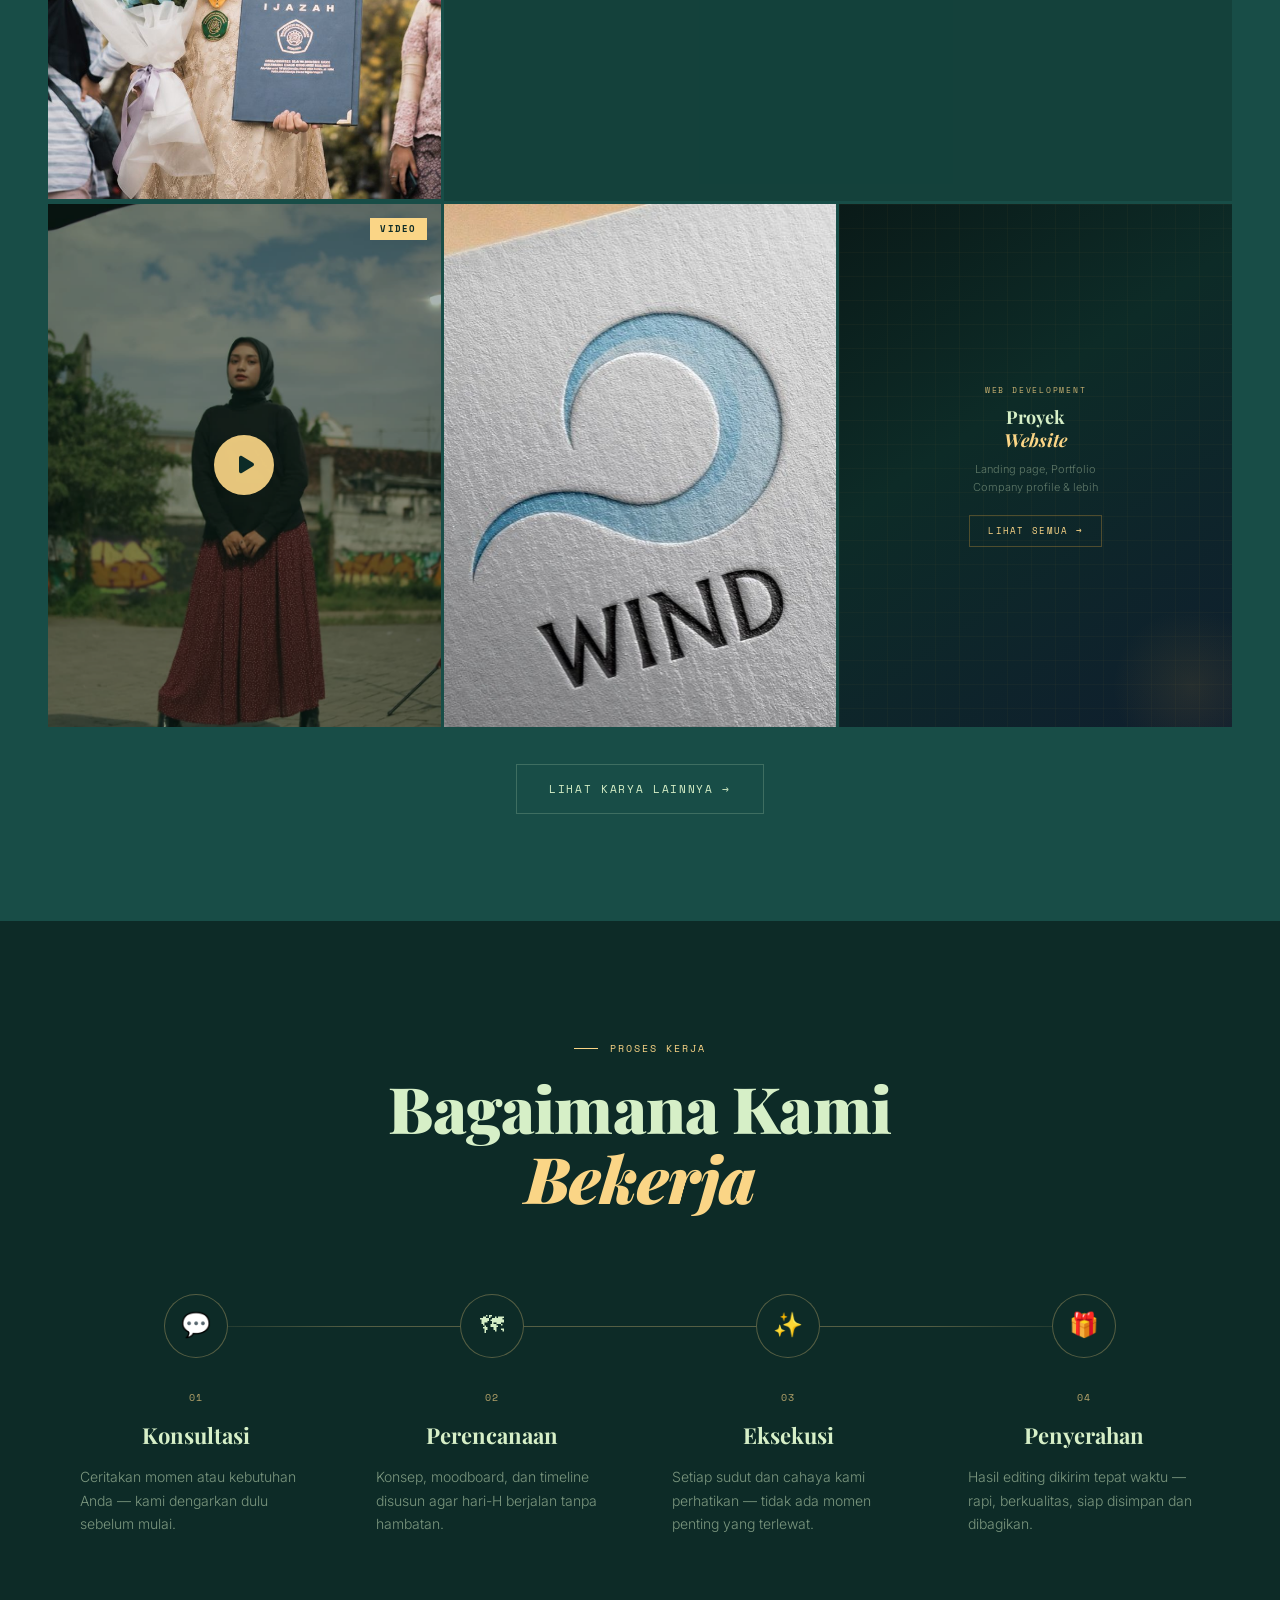
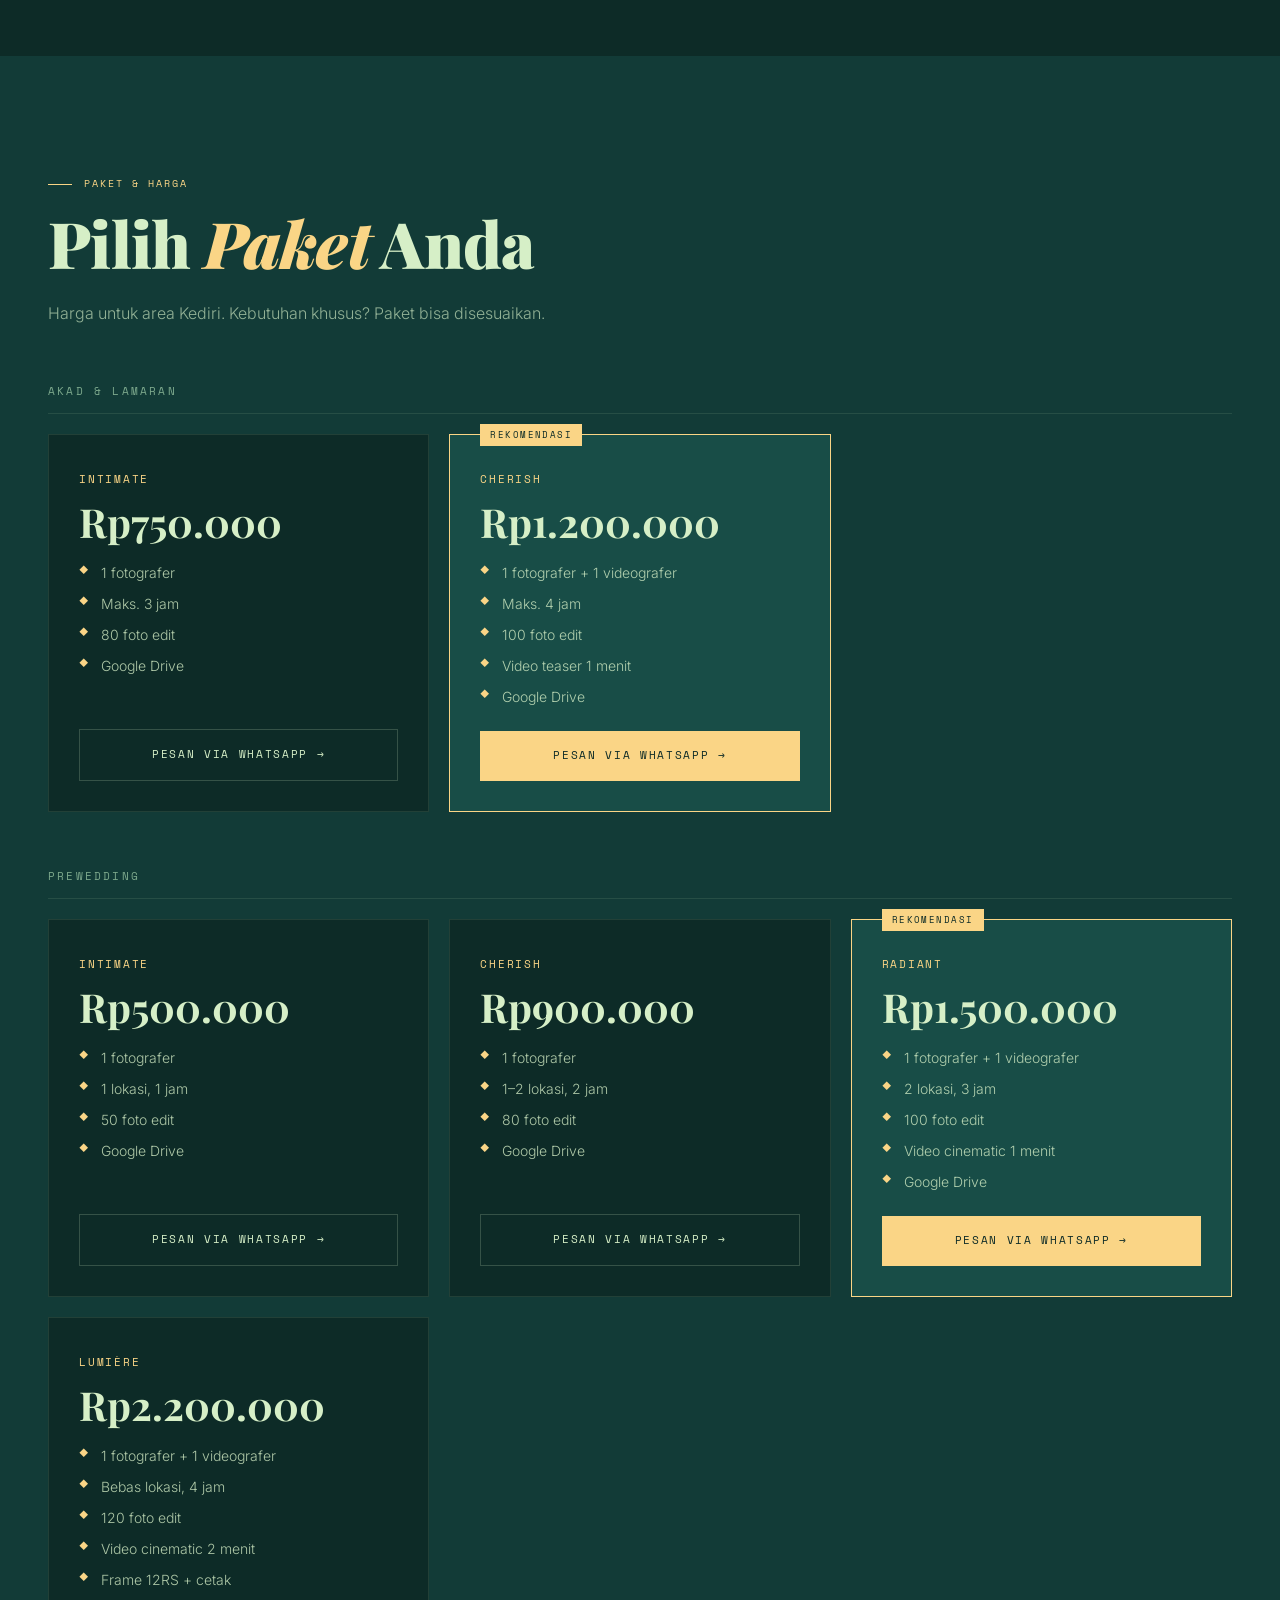
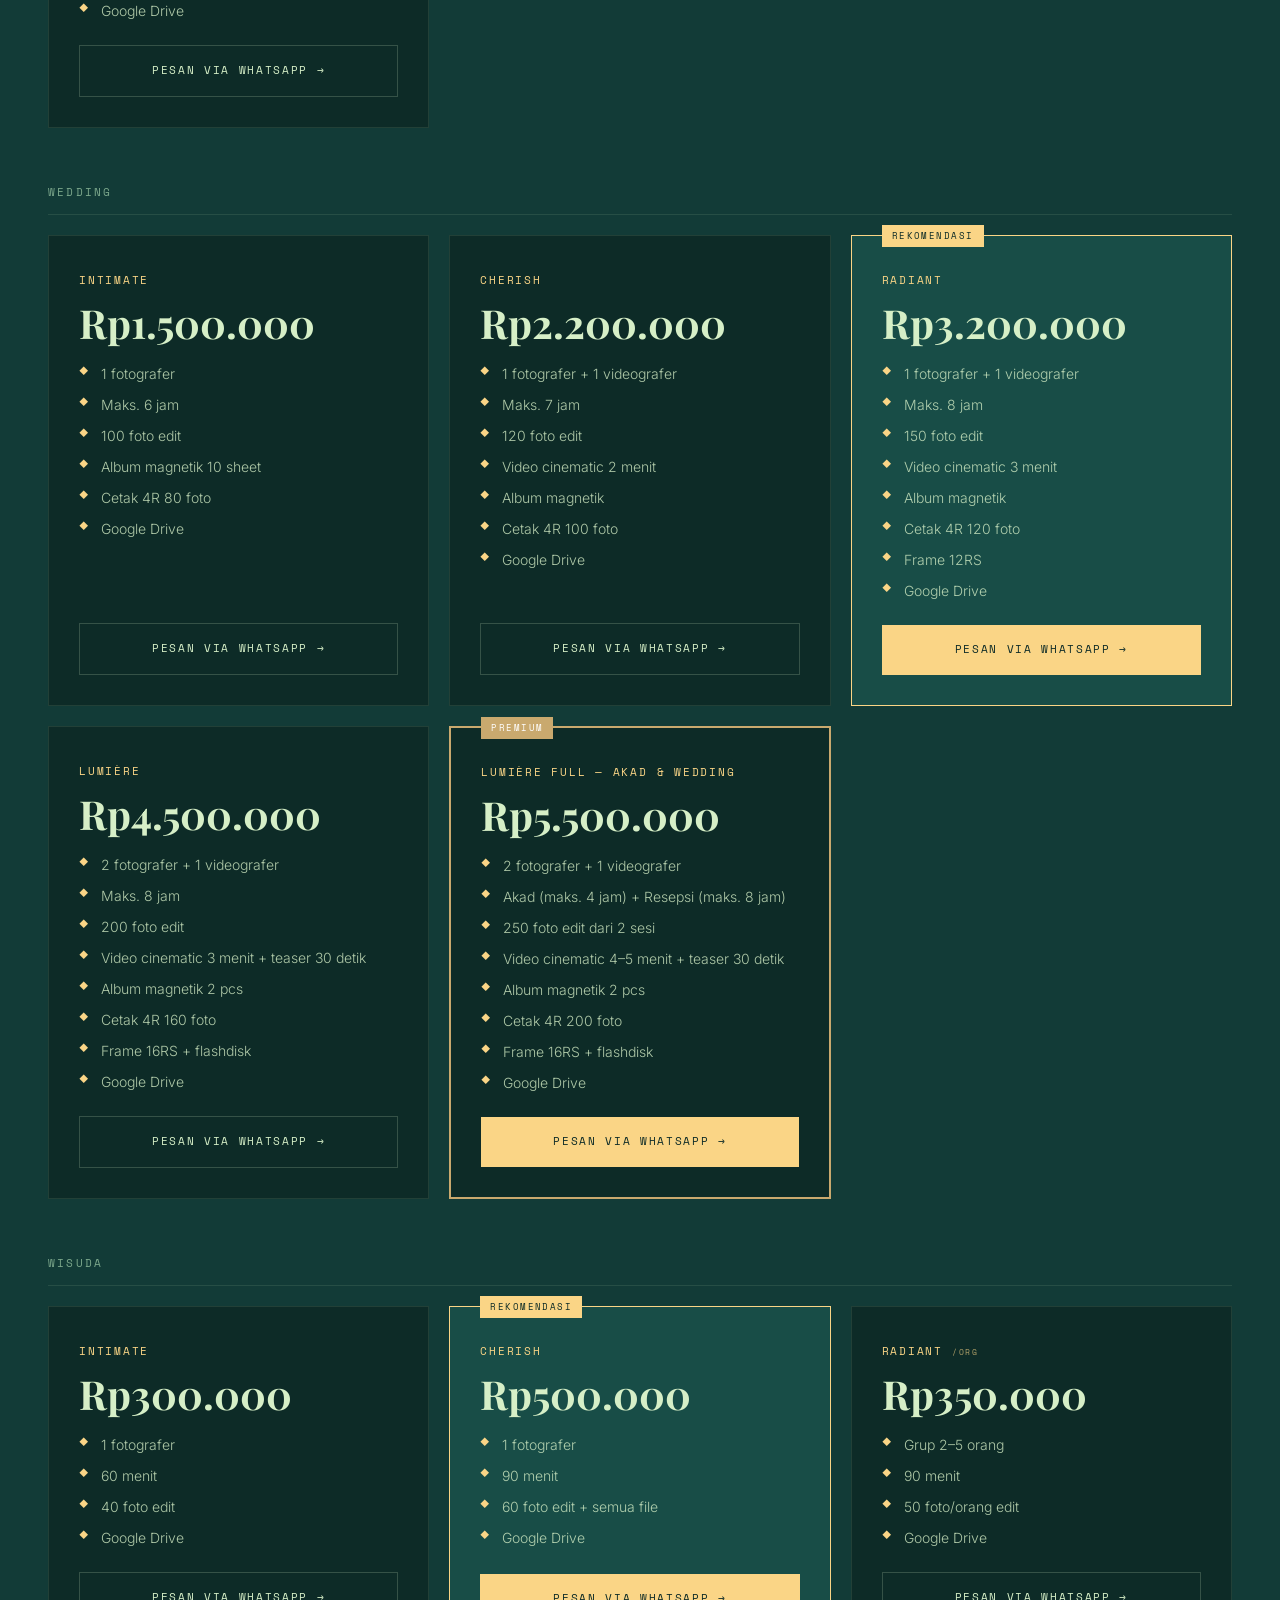
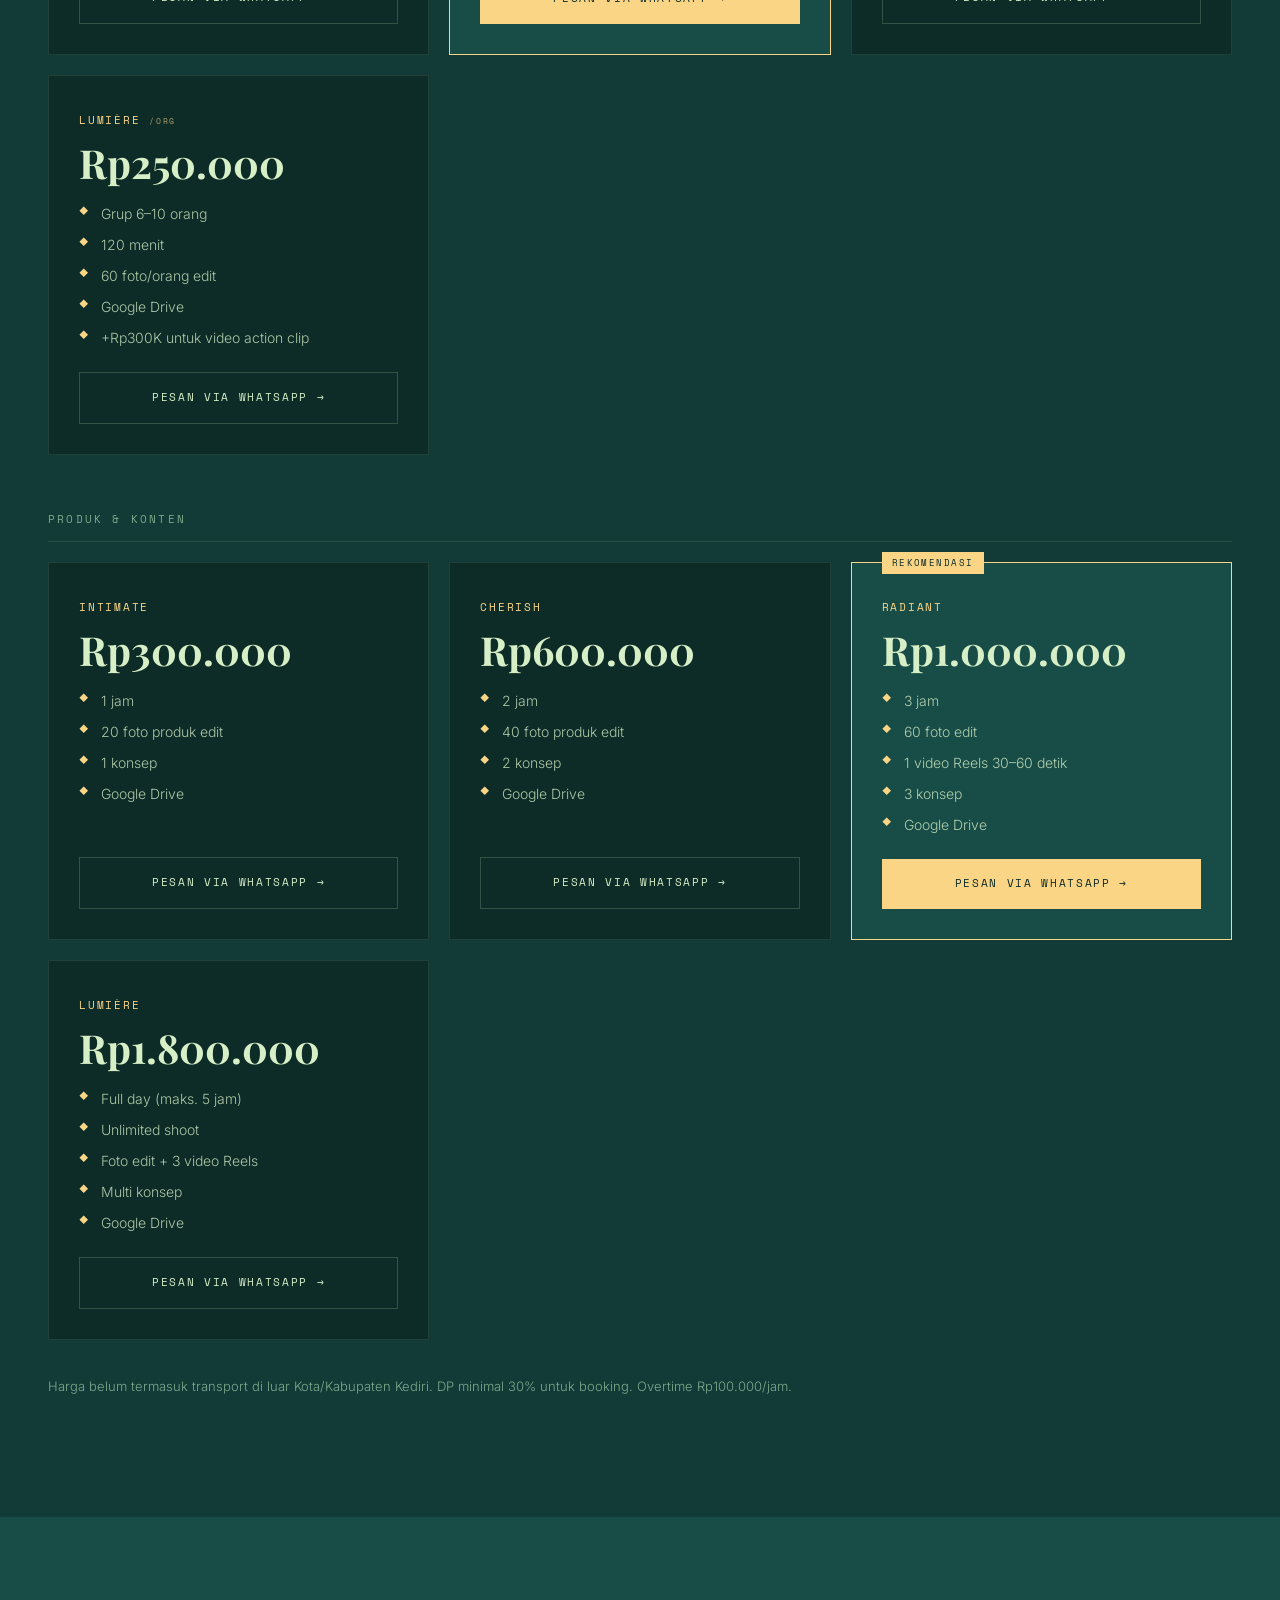
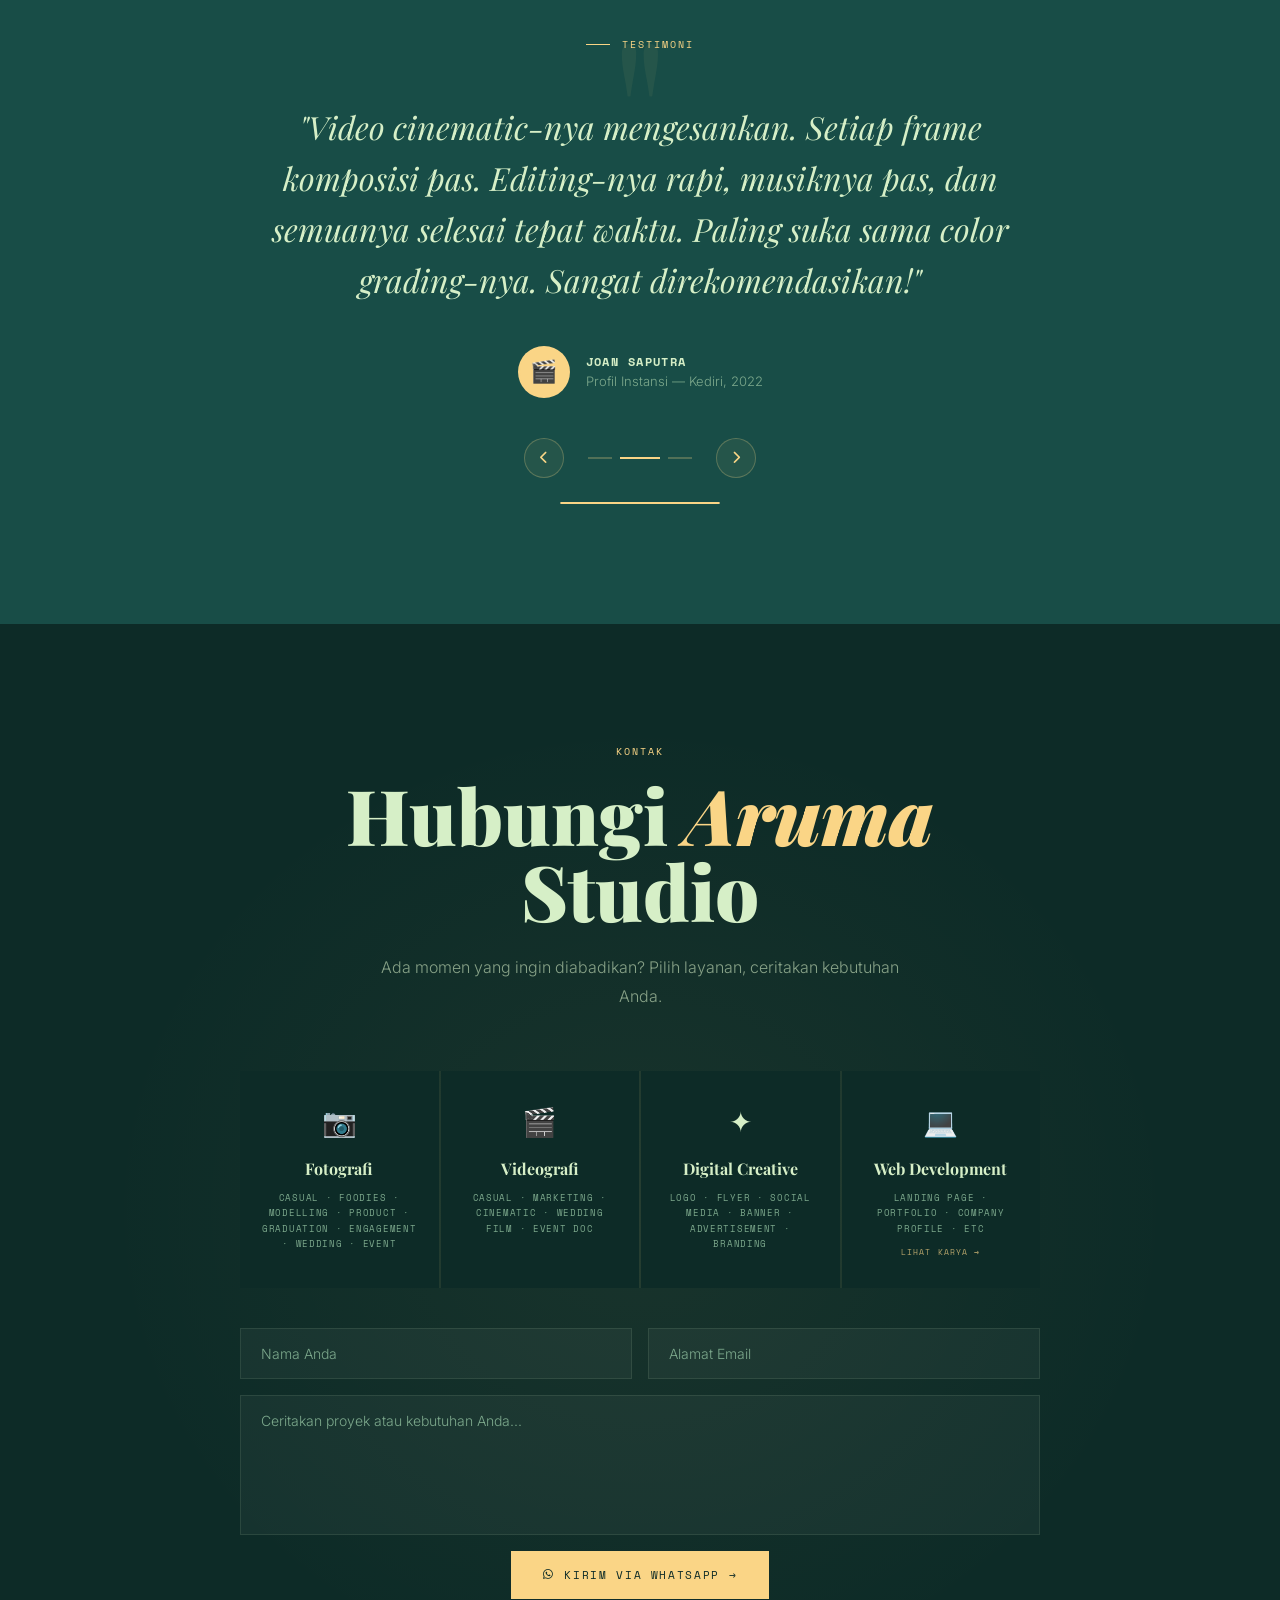
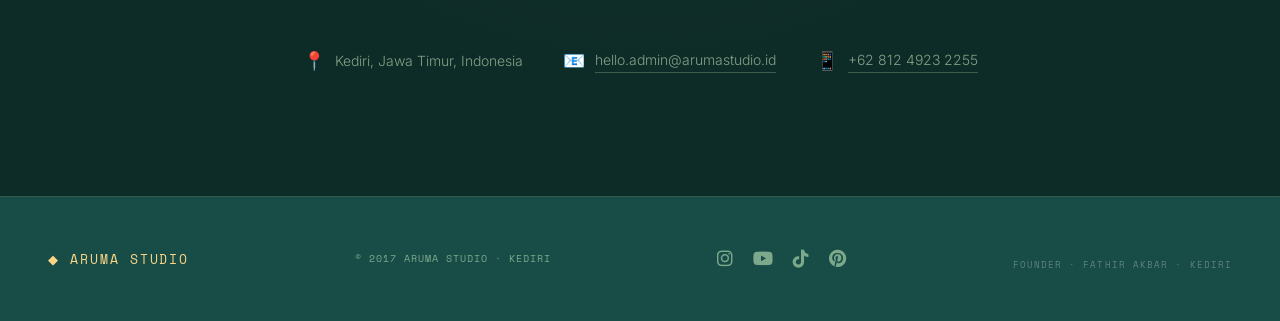
==== commit 3d24a26a: "About: hapus 'Tim kreatif Kediri' dari paragraf Co-Authored-By: Claude Sonnet 4.6 <noreply@anthropic" ====
--- a/index.html
+++ b/index.html
@@ -140,7 +140,7 @@
       <h2 class="section-title reveal reveal-delay-1"><em>Aruma Studio</em> — Abadikan yang Berarti</h2>
       <div class="divider reveal reveal-delay-2"></div>
       <p class="reveal reveal-delay-2">
-        Tim kreatif Kediri untuk momen terpenting hidup Anda — wedding, wisuda, produk, hingga konten brand. Berkarya sejak 2017.
+        Mengabadikan momen terpenting hidup Anda — wedding, wisuda, produk, hingga konten brand. Berkarya sejak 2017.
       </p>
       <p class="reveal reveal-delay-3">
         Bagi kami, <strong>cahaya adalah bahasa, dan setiap frame adalah cerita</strong>.
